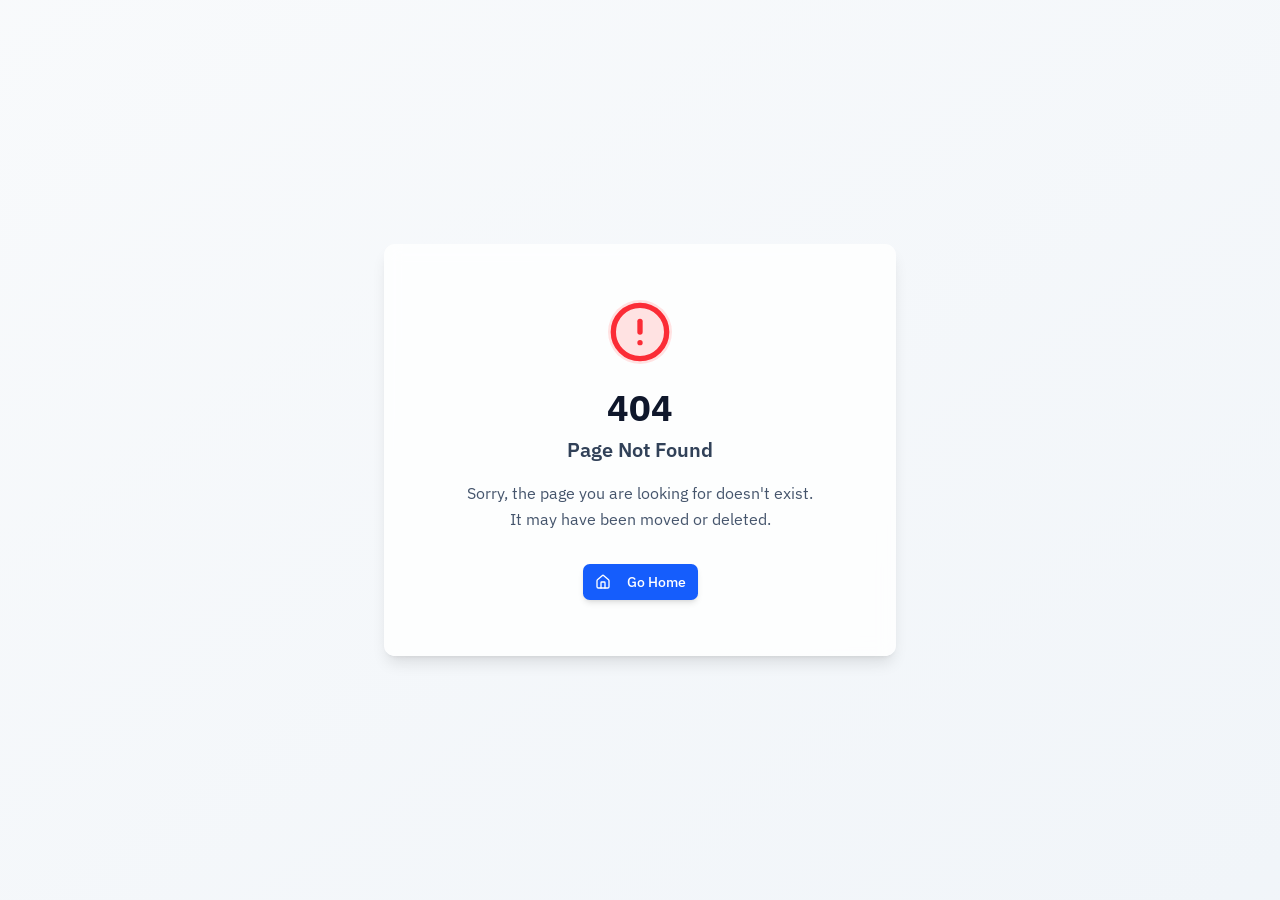
==== squeezebytellc-privacy-policy/index.html @ ae1220c2 "Move privacy policy to dedicated subpath" ====
<!doctype html>
<html lang="en">
  <head>
    <meta charset="UTF-8" />
    <meta name="viewport" content="width=device-width, initial-scale=1.0, maximum-scale=1" />
    <title>Privacy Policy | Squeezebyte LLC</title>
    <meta name="description" content="Privacy policy for the Squeezebyte LLC eBay-connected automation application." />
    <meta name="theme-color" content="#17243d" />
    <link rel="icon" type="image/png" href="./manus-storage/squeezebyte-mark_894b744e.png" />
    <link rel="preconnect" href="https://fonts.googleapis.com" />
    <link rel="preconnect" href="https://fonts.gstatic.com" crossorigin />
    <link href="https://fonts.googleapis.com/css2?family=IBM+Plex+Mono:wght@500;600&family=IBM+Plex+Sans:wght@400;500;600;700&family=Newsreader:opsz,wght@6..72,400;6..72,500;6..72,600&display=swap" rel="stylesheet" />
    <script type="module" crossorigin src="/squeezebytellc-privacy-policy/assets/index-rqXECVPv.js"></script>
    <link rel="stylesheet" crossorigin href="/squeezebytellc-privacy-policy/assets/index-B0Gz08T2.css">
    <script src="/__manus__/debug-collector.js" defer></script>
  </head>
  <body>
    <script id="manus-runtime">window.__MANUS_HOST_DEV__ = false;
(function(){"use strict";var Mr={exports:{}},Kn={};/**
 * @license React
 * react-jsx-runtime.production.js
 *
 * Copyright (c) Meta Platforms, Inc. and affiliates.
 *
 * This source code is licensed under the MIT license found in the
 * LICENSE file in the root directory of this source tree.
 */var $c;function um(){if($c)return Kn;$c=1;var r=Symbol.for("react.transitional.element"),i=Symbol.for("react.fragment");function c(s,d,m){var x=null;if(m!==void 0&&(x=""+m),d.key!==void 0&&(x=""+d.key),"key"in d){m={};for(var R in d)R!=="key"&&(m[R]=d[R])}else m=d;return d=m.ref,{$$typeof:r,type:s,key:x,ref:d!==void 0?d:null,props:m}}return Kn.Fragment=i,Kn.jsx=c,Kn.jsxs=c,Kn}var Fc;function dm(){return Fc||(Fc=1,Mr.exports=um()),Mr.exports}var h=dm(),Ar={exports:{}},Pn={},Rr={exports:{}},Nr={};/**
 * @license React
 * scheduler.production.js
 *
 * Copyright (c) Meta Platforms, Inc. and affiliates.
 *
 * This source code is licensed under the MIT license found in the
 * LICENSE file in the root directory of this source tree.
 */var Ic;function fm(){return Ic||(Ic=1,function(r){function i(A,q){var B=A.length;A.push(q);t:for(;0<B;){var bt=B-1>>>1,p=A[bt];if(0<d(p,q))A[bt]=q,A[B]=p,B=bt;else break t}}function c(A){return A.length===0?null:A[0]}function s(A){if(A.length===0)return null;var q=A[0],B=A.pop();if(B!==q){A[0]=B;t:for(var bt=0,p=A.length,O=p>>>1;bt<O;){var X=2*(bt+1)-1,G=A[X],Z=X+1,st=A[Z];if(0>d(G,B))Z<p&&0>d(st,G)?(A[bt]=st,A[Z]=B,bt=Z):(A[bt]=G,A[X]=B,bt=X);else if(Z<p&&0>d(st,B))A[bt]=st,A[Z]=B,bt=Z;else break t}}return q}function d(A,q){var B=A.sortIndex-q.sortIndex;return B!==0?B:A.id-q.id}if(r.unstable_now=void 0,typeof performance=="object"&&typeof performance.now=="function"){var m=performance;r.unstable_now=function(){return m.now()}}else{var x=Date,R=x.now();r.unstable_now=function(){return x.now()-R}}var C=[],v=[],D=1,j=null,J=3,at=!1,$=!1,nt=!1,ct=!1,ht=typeof setTimeout=="function"?setTimeout:null,St=typeof clearTimeout=="function"?clearTimeout:null,_=typeof setImmediate<"u"?setImmediate:null;function Y(A){for(var q=c(v);q!==null;){if(q.callback===null)s(v);else if(q.startTime<=A)s(v),q.sortIndex=q.expirationTime,i(C,q);else break;q=c(v)}}function H(A){if(nt=!1,Y(A),!$)if(c(C)!==null)$=!0,it||(it=!0,Bt());else{var q=c(v);q!==null&&Mt(H,q.startTime-A)}}var it=!1,rt=-1,V=5,xt=-1;function Be(){return ct?!0:!(r.unstable_now()-xt<V)}function te(){if(ct=!1,it){var A=r.unstable_now();xt=A;var q=!0;try{t:{$=!1,nt&&(nt=!1,St(rt),rt=-1),at=!0;var B=J;try{e:{for(Y(A),j=c(C);j!==null&&!(j.expirationTime>A&&Be());){var bt=j.callback;if(typeof bt=="function"){j.callback=null,J=j.priorityLevel;var p=bt(j.expirationTime<=A);if(A=r.unstable_now(),typeof p=="function"){j.callback=p,Y(A),q=!0;break e}j===c(C)&&s(C),Y(A)}else s(C);j=c(C)}if(j!==null)q=!0;else{var O=c(v);O!==null&&Mt(H,O.startTime-A),q=!1}}break t}finally{j=null,J=B,at=!1}q=void 0}}finally{q?Bt():it=!1}}}var Bt;if(typeof _=="function")Bt=function(){_(te)};else if(typeof MessageChannel<"u"){var me=new MessageChannel,Se=me.port2;me.port1.onmessage=te,Bt=function(){Se.postMessage(null)}}else Bt=function(){ht(te,0)};function Mt(A,q){rt=ht(function(){A(r.unstable_now())},q)}r.unstable_IdlePriority=5,r.unstable_ImmediatePriority=1,r.unstable_LowPriority=4,r.unstable_NormalPriority=3,r.unstable_Profiling=null,r.unstable_UserBlockingPriority=2,r.unstable_cancelCallback=function(A){A.callback=null},r.unstable_forceFrameRate=function(A){0>A||125<A?console.error("forceFrameRate takes a positive int between 0 and 125, forcing frame rates higher than 125 fps is not supported"):V=0<A?Math.floor(1e3/A):5},r.unstable_getCurrentPriorityLevel=function(){return J},r.unstable_next=function(A){switch(J){case 1:case 2:case 3:var q=3;break;default:q=J}var B=J;J=q;try{return A()}finally{J=B}},r.unstable_requestPaint=function(){ct=!0},r.unstable_runWithPriority=function(A,q){switch(A){case 1:case 2:case 3:case 4:case 5:break;default:A=3}var B=J;J=A;try{return q()}finally{J=B}},r.unstable_scheduleCallback=function(A,q,B){var bt=r.unstable_now();switch(typeof B=="object"&&B!==null?(B=B.delay,B=typeof B=="number"&&0<B?bt+B:bt):B=bt,A){case 1:var p=-1;break;case 2:p=250;break;case 5:p=1073741823;break;case 4:p=1e4;break;default:p=5e3}return p=B+p,A={id:D++,callback:q,priorityLevel:A,startTime:B,expirationTime:p,sortIndex:-1},B>bt?(A.sortIndex=B,i(v,A),c(C)===null&&A===c(v)&&(nt?(St(rt),rt=-1):nt=!0,Mt(H,B-bt))):(A.sortIndex=p,i(C,A),$||at||($=!0,it||(it=!0,Bt()))),A},r.unstable_shouldYield=Be,r.unstable_wrapCallback=function(A){var q=J;return function(){var B=J;J=q;try{return A.apply(this,arguments)}finally{J=B}}}}(Nr)),Nr}var tu;function hm(){return tu||(tu=1,Rr.exports=fm()),Rr.exports}var zr={exports:{}},ut={};/**
 * @license React
 * react.production.js
 *
 * Copyright (c) Meta Platforms, Inc. and affiliates.
 *
 * This source code is licensed under the MIT license found in the
 * LICENSE file in the root directory of this source tree.
 */var eu;function mm(){if(eu)return ut;eu=1;var r=Symbol.for("react.transitional.element"),i=Symbol.for("react.portal"),c=Symbol.for("react.fragment"),s=Symbol.for("react.strict_mode"),d=Symbol.for("react.profiler"),m=Symbol.for("react.consumer"),x=Symbol.for("react.context"),R=Symbol.for("react.forward_ref"),C=Symbol.for("react.suspense"),v=Symbol.for("react.memo"),D=Symbol.for("react.lazy"),j=Symbol.iterator;function J(p){return p===null||typeof p!="object"?null:(p=j&&p[j]||p["@@iterator"],typeof p=="function"?p:null)}var at={isMounted:function(){return!1},enqueueForceUpdate:function(){},enqueueReplaceState:function(){},enqueueSetState:function(){}},$=Object.assign,nt={};function ct(p,O,X){this.props=p,this.context=O,this.refs=nt,this.updater=X||at}ct.prototype.isReactComponent={},ct.prototype.setState=function(p,O){if(typeof p!="object"&&typeof p!="function"&&p!=null)throw Error("takes an object of state variables to update or a function which returns an object of state variables.");this.updater.enqueueSetState(this,p,O,"setState")},ct.prototype.forceUpdate=function(p){this.updater.enqueueForceUpdate(this,p,"forceUpdate")};function ht(){}ht.prototype=ct.prototype;function St(p,O,X){this.props=p,this.context=O,this.refs=nt,this.updater=X||at}var _=St.prototype=new ht;_.constructor=St,$(_,ct.prototype),_.isPureReactComponent=!0;var Y=Array.isArray,H={H:null,A:null,T:null,S:null,V:null},it=Object.prototype.hasOwnProperty;function rt(p,O,X,G,Z,st){return X=st.ref,{$$typeof:r,type:p,key:O,ref:X!==void 0?X:null,props:st}}function V(p,O){return rt(p.type,O,void 0,void 0,void 0,p.props)}function xt(p){return typeof p=="object"&&p!==null&&p.$$typeof===r}function Be(p){var O={"=":"=0",":":"=2"};return"$"+p.replace(/[=:]/g,function(X){return O[X]})}var te=/\/+/g;function Bt(p,O){return typeof p=="object"&&p!==null&&p.key!=null?Be(""+p.key):O.toString(36)}function me(){}function Se(p){switch(p.status){case"fulfilled":return p.value;case"rejected":throw p.reason;default:switch(typeof p.status=="string"?p.then(me,me):(p.status="pending",p.then(function(O){p.status==="pending"&&(p.status="fulfilled",p.value=O)},function(O){p.status==="pending"&&(p.status="rejected",p.reason=O)})),p.status){case"fulfilled":return p.value;case"rejected":throw p.reason}}throw p}function Mt(p,O,X,G,Z){var st=typeof p;(st==="undefined"||st==="boolean")&&(p=null);var I=!1;if(p===null)I=!0;else switch(st){case"bigint":case"string":case"number":I=!0;break;case"object":switch(p.$$typeof){case r:case i:I=!0;break;case D:return I=p._init,Mt(I(p._payload),O,X,G,Z)}}if(I)return Z=Z(p),I=G===""?"."+Bt(p,0):G,Y(Z)?(X="",I!=null&&(X=I.replace(te,"$&/")+"/"),Mt(Z,O,X,"",function(Jt){return Jt})):Z!=null&&(xt(Z)&&(Z=V(Z,X+(Z.key==null||p&&p.key===Z.key?"":(""+Z.key).replace(te,"$&/")+"/")+I)),O.push(Z)),1;I=0;var gt=G===""?".":G+":";if(Y(p))for(var Tt=0;Tt<p.length;Tt++)G=p[Tt],st=gt+Bt(G,Tt),I+=Mt(G,O,X,st,Z);else if(Tt=J(p),typeof Tt=="function")for(p=Tt.call(p),Tt=0;!(G=p.next()).done;)G=G.value,st=gt+Bt(G,Tt++),I+=Mt(G,O,X,st,Z);else if(st==="object"){if(typeof p.then=="function")return Mt(Se(p),O,X,G,Z);throw O=String(p),Error("Objects are not valid as a React child (found: "+(O==="[object Object]"?"object with keys {"+Object.keys(p).join(", ")+"}":O)+"). If you meant to render a collection of children, use an array instead.")}return I}function A(p,O,X){if(p==null)return p;var G=[],Z=0;return Mt(p,G,"","",function(st){return O.call(X,st,Z++)}),G}function q(p){if(p._status===-1){var O=p._result;O=O(),O.then(function(X){(p._status===0||p._status===-1)&&(p._status=1,p._result=X)},function(X){(p._status===0||p._status===-1)&&(p._status=2,p._result=X)}),p._status===-1&&(p._status=0,p._result=O)}if(p._status===1)return p._result.default;throw p._result}var B=typeof reportError=="function"?reportError:function(p){if(typeof window=="object"&&typeof window.ErrorEvent=="function"){var O=new window.ErrorEvent("error",{bubbles:!0,cancelable:!0,message:typeof p=="object"&&p!==null&&typeof p.message=="string"?String(p.message):String(p),error:p});if(!window.dispatchEvent(O))return}else if(typeof process=="object"&&typeof process.emit=="function"){process.emit("uncaughtException",p);return}console.error(p)};function bt(){}return ut.Children={map:A,forEach:function(p,O,X){A(p,function(){O.apply(this,arguments)},X)},count:function(p){var O=0;return A(p,function(){O++}),O},toArray:function(p){return A(p,function(O){return O})||[]},only:function(p){if(!xt(p))throw Error("React.Children.only expected to receive a single React element child.");return p}},ut.Component=ct,ut.Fragment=c,ut.Profiler=d,ut.PureComponent=St,ut.StrictMode=s,ut.Suspense=C,ut.__CLIENT_INTERNALS_DO_NOT_USE_OR_WARN_USERS_THEY_CANNOT_UPGRADE=H,ut.__COMPILER_RUNTIME={__proto__:null,c:function(p){return H.H.useMemoCache(p)}},ut.cache=function(p){return function(){return p.apply(null,arguments)}},ut.cloneElement=function(p,O,X){if(p==null)throw Error("The argument must be a React element, but you passed "+p+".");var G=$({},p.props),Z=p.key,st=void 0;if(O!=null)for(I in O.ref!==void 0&&(st=void 0),O.key!==void 0&&(Z=""+O.key),O)!it.call(O,I)||I==="key"||I==="__self"||I==="__source"||I==="ref"&&O.ref===void 0||(G[I]=O[I]);var I=arguments.length-2;if(I===1)G.children=X;else if(1<I){for(var gt=Array(I),Tt=0;Tt<I;Tt++)gt[Tt]=arguments[Tt+2];G.children=gt}return rt(p.type,Z,void 0,void 0,st,G)},ut.createContext=function(p){return p={$$typeof:x,_currentValue:p,_currentValue2:p,_threadCount:0,Provider:null,Consumer:null},p.Provider=p,p.Consumer={$$typeof:m,_context:p},p},ut.createElement=function(p,O,X){var G,Z={},st=null;if(O!=null)for(G in O.key!==void 0&&(st=""+O.key),O)it.call(O,G)&&G!=="key"&&G!=="__self"&&G!=="__source"&&(Z[G]=O[G]);var I=arguments.length-2;if(I===1)Z.children=X;else if(1<I){for(var gt=Array(I),Tt=0;Tt<I;Tt++)gt[Tt]=arguments[Tt+2];Z.children=gt}if(p&&p.defaultProps)for(G in I=p.defaultProps,I)Z[G]===void 0&&(Z[G]=I[G]);return rt(p,st,void 0,void 0,null,Z)},ut.createRef=function(){return{current:null}},ut.forwardRef=function(p){return{$$typeof:R,render:p}},ut.isValidElement=xt,ut.lazy=function(p){return{$$typeof:D,_payload:{_status:-1,_result:p},_init:q}},ut.memo=function(p,O){return{$$typeof:v,type:p,compare:O===void 0?null:O}},ut.startTransition=function(p){var O=H.T,X={};H.T=X;try{var G=p(),Z=H.S;Z!==null&&Z(X,G),typeof G=="object"&&G!==null&&typeof G.then=="function"&&G.then(bt,B)}catch(st){B(st)}finally{H.T=O}},ut.unstable_useCacheRefresh=function(){return H.H.useCacheRefresh()},ut.use=function(p){return H.H.use(p)},ut.useActionState=function(p,O,X){return H.H.useActionState(p,O,X)},ut.useCallback=function(p,O){return H.H.useCallback(p,O)},ut.useContext=function(p){return H.H.useContext(p)},ut.useDebugValue=function(){},ut.useDeferredValue=function(p,O){return H.H.useDeferredValue(p,O)},ut.useEffect=function(p,O,X){var G=H.H;if(typeof X=="function")throw Error("useEffect CRUD overload is not enabled in this build of React.");return G.useEffect(p,O)},ut.useId=function(){return H.H.useId()},ut.useImperativeHandle=function(p,O,X){return H.H.useImperativeHandle(p,O,X)},ut.useInsertionEffect=function(p,O){return H.H.useInsertionEffect(p,O)},ut.useLayoutEffect=function(p,O){return H.H.useLayoutEffect(p,O)},ut.useMemo=function(p,O){return H.H.useMemo(p,O)},ut.useOptimistic=function(p,O){return H.H.useOptimistic(p,O)},ut.useReducer=function(p,O,X){return H.H.useReducer(p,O,X)},ut.useRef=function(p){return H.H.useRef(p)},ut.useState=function(p){return H.H.useState(p)},ut.useSyncExternalStore=function(p,O,X){return H.H.useSyncExternalStore(p,O,X)},ut.useTransition=function(){return H.H.useTransition()},ut.version="19.1.1",ut}var lu;function _r(){return lu||(lu=1,zr.exports=mm()),zr.exports}var kr={exports:{}},he={};/**
 * @license React
 * react-dom.production.js
 *
 * Copyright (c) Meta Platforms, Inc. and affiliates.
 *
 * This source code is licensed under the MIT license found in the
 * LICENSE file in the root directory of this source tree.
 */var au;function gm(){if(au)return he;au=1;var r=_r();function i(C){var v="https://react.dev/errors/"+C;if(1<arguments.length){v+="?args[]="+encodeURIComponent(arguments[1]);for(var D=2;D<arguments.length;D++)v+="&args[]="+encodeURIComponent(arguments[D])}return"Minified React error #"+C+"; visit "+v+" for the full message or use the non-minified dev environment for full errors and additional helpful warnings."}function c(){}var s={d:{f:c,r:function(){throw Error(i(522))},D:c,C:c,L:c,m:c,X:c,S:c,M:c},p:0,findDOMNode:null},d=Symbol.for("react.portal");function m(C,v,D){var j=3<arguments.length&&arguments[3]!==void 0?arguments[3]:null;return{$$typeof:d,key:j==null?null:""+j,children:C,containerInfo:v,implementation:D}}var x=r.__CLIENT_INTERNALS_DO_NOT_USE_OR_WARN_USERS_THEY_CANNOT_UPGRADE;function R(C,v){if(C==="font")return"";if(typeof v=="string")return v==="use-credentials"?v:""}return he.__DOM_INTERNALS_DO_NOT_USE_OR_WARN_USERS_THEY_CANNOT_UPGRADE=s,he.createPortal=function(C,v){var D=2<arguments.length&&arguments[2]!==void 0?arguments[2]:null;if(!v||v.nodeType!==1&&v.nodeType!==9&&v.nodeType!==11)throw Error(i(299));return m(C,v,null,D)},he.flushSync=function(C){var v=x.T,D=s.p;try{if(x.T=null,s.p=2,C)return C()}finally{x.T=v,s.p=D,s.d.f()}},he.preconnect=function(C,v){typeof C=="string"&&(v?(v=v.crossOrigin,v=typeof v=="string"?v==="use-credentials"?v:"":void 0):v=null,s.d.C(C,v))},he.prefetchDNS=function(C){typeof C=="string"&&s.d.D(C)},he.preinit=function(C,v){if(typeof C=="string"&&v&&typeof v.as=="string"){var D=v.as,j=R(D,v.crossOrigin),J=typeof v.integrity=="string"?v.integrity:void 0,at=typeof v.fetchPriority=="string"?v.fetchPriority:void 0;D==="style"?s.d.S(C,typeof v.precedence=="string"?v.precedence:void 0,{crossOrigin:j,integrity:J,fetchPriority:at}):D==="script"&&s.d.X(C,{crossOrigin:j,integrity:J,fetchPriority:at,nonce:typeof v.nonce=="string"?v.nonce:void 0})}},he.preinitModule=function(C,v){if(typeof C=="string")if(typeof v=="object"&&v!==null){if(v.as==null||v.as==="script"){var D=R(v.as,v.crossOrigin);s.d.M(C,{crossOrigin:D,integrity:typeof v.integrity=="string"?v.integrity:void 0,nonce:typeof v.nonce=="string"?v.nonce:void 0})}}else v==null&&s.d.M(C)},he.preload=function(C,v){if(typeof C=="string"&&typeof v=="object"&&v!==null&&typeof v.as=="string"){var D=v.as,j=R(D,v.crossOrigin);s.d.L(C,D,{crossOrigin:j,integrity:typeof v.integrity=="string"?v.integrity:void 0,nonce:typeof v.nonce=="string"?v.nonce:void 0,type:typeof v.type=="string"?v.type:void 0,fetchPriority:typeof v.fetchPriority=="string"?v.fetchPriority:void 0,referrerPolicy:typeof v.referrerPolicy=="string"?v.referrerPolicy:void 0,imageSrcSet:typeof v.imageSrcSet=="string"?v.imageSrcSet:void 0,imageSizes:typeof v.imageSizes=="string"?v.imageSizes:void 0,media:typeof v.media=="string"?v.media:void 0})}},he.preloadModule=function(C,v){if(typeof C=="string")if(v){var D=R(v.as,v.crossOrigin);s.d.m(C,{as:typeof v.as=="string"&&v.as!=="script"?v.as:void 0,crossOrigin:D,integrity:typeof v.integrity=="string"?v.integrity:void 0})}else s.d.m(C)},he.requestFormReset=function(C){s.d.r(C)},he.unstable_batchedUpdates=function(C,v){return C(v)},he.useFormState=function(C,v,D){return x.H.useFormState(C,v,D)},he.useFormStatus=function(){return x.H.useHostTransitionStatus()},he.version="19.1.1",he}var nu;function pm(){if(nu)return kr.exports;nu=1;function r(){if(!(typeof __REACT_DEVTOOLS_GLOBAL_HOOK__>"u"||typeof __REACT_DEVTOOLS_GLOBAL_HOOK__.checkDCE!="function"))try{__REACT_DEVTOOLS_GLOBAL_HOOK__.checkDCE(r)}catch(i){console.error(i)}}return r(),kr.exports=gm(),kr.exports}/**
 * @license React
 * react-dom-client.production.js
 *
 * Copyright (c) Meta Platforms, Inc. and affiliates.
 *
 * This source code is licensed under the MIT license found in the
 * LICENSE file in the root directory of this source tree.
 */var ou;function ym(){if(ou)return Pn;ou=1;var r=hm(),i=_r(),c=pm();function s(t){var e="https://react.dev/errors/"+t;if(1<arguments.length){e+="?args[]="+encodeURIComponent(arguments[1]);for(var l=2;l<arguments.length;l++)e+="&args[]="+encodeURIComponent(arguments[l])}return"Minified React error #"+t+"; visit "+e+" for the full message or use the non-minified dev environment for full errors and additional helpful warnings."}function d(t){return!(!t||t.nodeType!==1&&t.nodeType!==9&&t.nodeType!==11)}function m(t){var e=t,l=t;if(t.alternate)for(;e.return;)e=e.return;else{t=e;do e=t,(e.flags&4098)!==0&&(l=e.return),t=e.return;while(t)}return e.tag===3?l:null}function x(t){if(t.tag===13){var e=t.memoizedState;if(e===null&&(t=t.alternate,t!==null&&(e=t.memoizedState)),e!==null)return e.dehydrated}return null}function R(t){if(m(t)!==t)throw Error(s(188))}function C(t){var e=t.alternate;if(!e){if(e=m(t),e===null)throw Error(s(188));return e!==t?null:t}for(var l=t,a=e;;){var n=l.return;if(n===null)break;var o=n.alternate;if(o===null){if(a=n.return,a!==null){l=a;continue}break}if(n.child===o.child){for(o=n.child;o;){if(o===l)return R(n),t;if(o===a)return R(n),e;o=o.sibling}throw Error(s(188))}if(l.return!==a.return)l=n,a=o;else{for(var u=!1,f=n.child;f;){if(f===l){u=!0,l=n,a=o;break}if(f===a){u=!0,a=n,l=o;break}f=f.sibling}if(!u){for(f=o.child;f;){if(f===l){u=!0,l=o,a=n;break}if(f===a){u=!0,a=o,l=n;break}f=f.sibling}if(!u)throw Error(s(189))}}if(l.alternate!==a)throw Error(s(190))}if(l.tag!==3)throw Error(s(188));return l.stateNode.current===l?t:e}function v(t){var e=t.tag;if(e===5||e===26||e===27||e===6)return t;for(t=t.child;t!==null;){if(e=v(t),e!==null)return e;t=t.sibling}return null}var D=Object.assign,j=Symbol.for("react.element"),J=Symbol.for("react.transitional.element"),at=Symbol.for("react.portal"),$=Symbol.for("react.fragment"),nt=Symbol.for("react.strict_mode"),ct=Symbol.for("react.profiler"),ht=Symbol.for("react.provider"),St=Symbol.for("react.consumer"),_=Symbol.for("react.context"),Y=Symbol.for("react.forward_ref"),H=Symbol.for("react.suspense"),it=Symbol.for("react.suspense_list"),rt=Symbol.for("react.memo"),V=Symbol.for("react.lazy"),xt=Symbol.for("react.activity"),Be=Symbol.for("react.memo_cache_sentinel"),te=Symbol.iterator;function Bt(t){return t===null||typeof t!="object"?null:(t=te&&t[te]||t["@@iterator"],typeof t=="function"?t:null)}var me=Symbol.for("react.client.reference");function Se(t){if(t==null)return null;if(typeof t=="function")return t.$$typeof===me?null:t.displayName||t.name||null;if(typeof t=="string")return t;switch(t){case $:return"Fragment";case ct:return"Profiler";case nt:return"StrictMode";case H:return"Suspense";case it:return"SuspenseList";case xt:return"Activity"}if(typeof t=="object")switch(t.$$typeof){case at:return"Portal";case _:return(t.displayName||"Context")+".Provider";case St:return(t._context.displayName||"Context")+".Consumer";case Y:var e=t.render;return t=t.displayName,t||(t=e.displayName||e.name||"",t=t!==""?"ForwardRef("+t+")":"ForwardRef"),t;case rt:return e=t.displayName||null,e!==null?e:Se(t.type)||"Memo";case V:e=t._payload,t=t._init;try{return Se(t(e))}catch{}}return null}var Mt=Array.isArray,A=i.__CLIENT_INTERNALS_DO_NOT_USE_OR_WARN_USERS_THEY_CANNOT_UPGRADE,q=c.__DOM_INTERNALS_DO_NOT_USE_OR_WARN_USERS_THEY_CANNOT_UPGRADE,B={pending:!1,data:null,method:null,action:null},bt=[],p=-1;function O(t){return{current:t}}function X(t){0>p||(t.current=bt[p],bt[p]=null,p--)}function G(t,e){p++,bt[p]=t.current,t.current=e}var Z=O(null),st=O(null),I=O(null),gt=O(null);function Tt(t,e){switch(G(I,e),G(st,t),G(Z,null),e.nodeType){case 9:case 11:t=(t=e.documentElement)&&(t=t.namespaceURI)?Hh(t):0;break;default:if(t=e.tagName,e=e.namespaceURI)e=Hh(e),t=Uh(e,t);else switch(t){case"svg":t=1;break;case"math":t=2;break;default:t=0}}X(Z),G(Z,t)}function Jt(){X(Z),X(st),X(I)}function Ke(t){t.memoizedState!==null&&G(gt,t);var e=Z.current,l=Uh(e,t.type);e!==l&&(G(st,t),G(Z,l))}function Ce(t){st.current===t&&(X(Z),X(st)),gt.current===t&&(X(gt),Wo._currentValue=B)}var Pe=Object.prototype.hasOwnProperty,yl=r.unstable_scheduleCallback,sn=r.unstable_cancelCallback,Ca=r.unstable_shouldYield,ri=r.unstable_requestPaint,ge=r.unstable_now,si=r.unstable_getCurrentPriorityLevel,Ul=r.unstable_ImmediatePriority,Fn=r.unstable_UserBlockingPriority,nl=r.unstable_NormalPriority,ci=r.unstable_LowPriority,Gl=r.unstable_IdlePriority,ui=r.log,Ea=r.unstable_setDisableYieldValue,ql=null,Wt=null;function Je(t){if(typeof ui=="function"&&Ea(t),Wt&&typeof Wt.setStrictMode=="function")try{Wt.setStrictMode(ql,t)}catch{}}var $t=Math.clz32?Math.clz32:fi,di=Math.log,Ta=Math.LN2;function fi(t){return t>>>=0,t===0?32:31-(di(t)/Ta|0)|0}var L=256,cn=4194304;function vl(t){var e=t&42;if(e!==0)return e;switch(t&-t){case 1:return 1;case 2:return 2;case 4:return 4;case 8:return 8;case 16:return 16;case 32:return 32;case 64:return 64;case 128:return 128;case 256:case 512:case 1024:case 2048:case 4096:case 8192:case 16384:case 32768:case 65536:case 131072:case 262144:case 524288:case 1048576:case 2097152:return t&4194048;case 4194304:case 8388608:case 16777216:case 33554432:return t&62914560;case 67108864:return 67108864;case 134217728:return 134217728;case 268435456:return 268435456;case 536870912:return 536870912;case 1073741824:return 0;default:return t}}function un(t,e,l){var a=t.pendingLanes;if(a===0)return 0;var n=0,o=t.suspendedLanes,u=t.pingedLanes;t=t.warmLanes;var f=a&134217727;return f!==0?(a=f&~o,a!==0?n=vl(a):(u&=f,u!==0?n=vl(u):l||(l=f&~t,l!==0&&(n=vl(l))))):(f=a&~o,f!==0?n=vl(f):u!==0?n=vl(u):l||(l=a&~t,l!==0&&(n=vl(l)))),n===0?0:e!==0&&e!==n&&(e&o)===0&&(o=n&-n,l=e&-e,o>=l||o===32&&(l&4194048)!==0)?e:n}function Dt(t,e){return(t.pendingLanes&~(t.suspendedLanes&~t.pingedLanes)&e)===0}function In(t,e){switch(t){case 1:case 2:case 4:case 8:case 64:return e+250;case 16:case 32:case 128:case 256:case 512:case 1024:case 2048:case 4096:case 8192:case 16384:case 32768:case 65536:case 131072:case 262144:case 524288:case 1048576:case 2097152:return e+5e3;case 4194304:case 8388608:case 16777216:case 33554432:return-1;case 67108864:case 134217728:case 268435456:case 536870912:case 1073741824:return-1;default:return-1}}function to(){var t=L;return L<<=1,(L&4194048)===0&&(L=256),t}function hi(){var t=cn;return cn<<=1,(cn&62914560)===0&&(cn=4194304),t}function eo(t){for(var e=[],l=0;31>l;l++)e.push(t);return e}function Da(t,e){t.pendingLanes|=e,e!==268435456&&(t.suspendedLanes=0,t.pingedLanes=0,t.warmLanes=0)}function Ir(t,e,l,a,n,o){var u=t.pendingLanes;t.pendingLanes=l,t.suspendedLanes=0,t.pingedLanes=0,t.warmLanes=0,t.expiredLanes&=l,t.entangledLanes&=l,t.errorRecoveryDisabledLanes&=l,t.shellSuspendCounter=0;var f=t.entanglements,g=t.expirationTimes,S=t.hiddenUpdates;for(l=u&~l;0<l;){var N=31-$t(l),k=1<<N;f[N]=0,g[N]=-1;var E=S[N];if(E!==null)for(S[N]=null,N=0;N<E.length;N++){var T=E[N];T!==null&&(T.lane&=-536870913)}l&=~k}a!==0&&mi(t,a,0),o!==0&&n===0&&t.tag!==0&&(t.suspendedLanes|=o&~(u&~e))}function mi(t,e,l){t.pendingLanes|=e,t.suspendedLanes&=~e;var a=31-$t(e);t.entangledLanes|=e,t.entanglements[a]=t.entanglements[a]|1073741824|l&4194090}function gi(t,e){var l=t.entangledLanes|=e;for(t=t.entanglements;l;){var a=31-$t(l),n=1<<a;n&e|t[a]&e&&(t[a]|=e),l&=~n}}function lo(t){switch(t){case 2:t=1;break;case 8:t=4;break;case 32:t=16;break;case 256:case 512:case 1024:case 2048:case 4096:case 8192:case 16384:case 32768:case 65536:case 131072:case 262144:case 524288:case 1048576:case 2097152:case 4194304:case 8388608:case 16777216:case 33554432:t=128;break;case 268435456:t=134217728;break;default:t=0}return t}function ao(t){return t&=-t,2<t?8<t?(t&134217727)!==0?32:268435456:8:2}function pi(){var t=q.p;return t!==0?t:(t=window.event,t===void 0?32:nm(t.type))}function ts(t,e){var l=q.p;try{return q.p=t,e()}finally{q.p=l}}var ol=Math.random().toString(36).slice(2),ee="__reactFiber$"+ol,pe="__reactProps$"+ol,Yl="__reactContainer$"+ol,no="__reactEvents$"+ol,es="__reactListeners$"+ol,ls="__reactHandles$"+ol,yi="__reactResources$"+ol,Ma="__reactMarker$"+ol;function oo(t){delete t[ee],delete t[pe],delete t[no],delete t[es],delete t[ls]}function Vl(t){var e=t[ee];if(e)return e;for(var l=t.parentNode;l;){if(e=l[Yl]||l[ee]){if(l=e.alternate,e.child!==null||l!==null&&l.child!==null)for(t=Vh(t);t!==null;){if(l=t[ee])return l;t=Vh(t)}return e}t=l,l=t.parentNode}return null}function Xl(t){if(t=t[ee]||t[Yl]){var e=t.tag;if(e===5||e===6||e===13||e===26||e===27||e===3)return t}return null}function Aa(t){var e=t.tag;if(e===5||e===26||e===27||e===6)return t.stateNode;throw Error(s(33))}function Zl(t){var e=t[yi];return e||(e=t[yi]={hoistableStyles:new Map,hoistableScripts:new Map}),e}function Vt(t){t[Ma]=!0}var vi=new Set,bi={};function bl(t,e){We(t,e),We(t+"Capture",e)}function We(t,e){for(bi[t]=e,t=0;t<e.length;t++)vi.add(e[t])}var as=RegExp("^[:A-Z_a-z\\u00C0-\\u00D6\\u00D8-\\u00F6\\u00F8-\\u02FF\\u0370-\\u037D\\u037F-\\u1FFF\\u200C-\\u200D\\u2070-\\u218F\\u2C00-\\u2FEF\\u3001-\\uD7FF\\uF900-\\uFDCF\\uFDF0-\\uFFFD][:A-Z_a-z\\u00C0-\\u00D6\\u00D8-\\u00F6\\u00F8-\\u02FF\\u0370-\\u037D\\u037F-\\u1FFF\\u200C-\\u200D\\u2070-\\u218F\\u2C00-\\u2FEF\\u3001-\\uD7FF\\uF900-\\uFDCF\\uFDF0-\\uFFFD\\-.0-9\\u00B7\\u0300-\\u036F\\u203F-\\u2040]*$"),xi={},wi={};function Ra(t){return Pe.call(wi,t)?!0:Pe.call(xi,t)?!1:as.test(t)?wi[t]=!0:(xi[t]=!0,!1)}function M(t,e,l){if(Ra(e))if(l===null)t.removeAttribute(e);else{switch(typeof l){case"undefined":case"function":case"symbol":t.removeAttribute(e);return;case"boolean":var a=e.toLowerCase().slice(0,5);if(a!=="data-"&&a!=="aria-"){t.removeAttribute(e);return}}t.setAttribute(e,""+l)}}function tt(t,e,l){if(l===null)t.removeAttribute(e);else{switch(typeof l){case"undefined":case"function":case"symbol":case"boolean":t.removeAttribute(e);return}t.setAttribute(e,""+l)}}function Ot(t,e,l,a){if(a===null)t.removeAttribute(l);else{switch(typeof a){case"undefined":case"function":case"symbol":case"boolean":t.removeAttribute(l);return}t.setAttributeNS(e,l,""+a)}}var le,Ee;function ae(t){if(le===void 0)try{throw Error()}catch(l){var e=l.stack.trim().match(/\n( *(at )?)/);le=e&&e[1]||"",Ee=-1<l.stack.indexOf(`
    at`)?" (<anonymous>)":-1<l.stack.indexOf("@")?"@unknown:0:0":""}return`
`+le+t+Ee}var Le=!1;function He(t,e){if(!t||Le)return"";Le=!0;var l=Error.prepareStackTrace;Error.prepareStackTrace=void 0;try{var a={DetermineComponentFrameRoot:function(){try{if(e){var k=function(){throw Error()};if(Object.defineProperty(k.prototype,"props",{set:function(){throw Error()}}),typeof Reflect=="object"&&Reflect.construct){try{Reflect.construct(k,[])}catch(T){var E=T}Reflect.construct(t,[],k)}else{try{k.call()}catch(T){E=T}t.call(k.prototype)}}else{try{throw Error()}catch(T){E=T}(k=t())&&typeof k.catch=="function"&&k.catch(function(){})}}catch(T){if(T&&E&&typeof T.stack=="string")return[T.stack,E.stack]}return[null,null]}};a.DetermineComponentFrameRoot.displayName="DetermineComponentFrameRoot";var n=Object.getOwnPropertyDescriptor(a.DetermineComponentFrameRoot,"name");n&&n.configurable&&Object.defineProperty(a.DetermineComponentFrameRoot,"name",{value:"DetermineComponentFrameRoot"});var o=a.DetermineComponentFrameRoot(),u=o[0],f=o[1];if(u&&f){var g=u.split(`
`),S=f.split(`
`);for(n=a=0;a<g.length&&!g[a].includes("DetermineComponentFrameRoot");)a++;for(;n<S.length&&!S[n].includes("DetermineComponentFrameRoot");)n++;if(a===g.length||n===S.length)for(a=g.length-1,n=S.length-1;1<=a&&0<=n&&g[a]!==S[n];)n--;for(;1<=a&&0<=n;a--,n--)if(g[a]!==S[n]){if(a!==1||n!==1)do if(a--,n--,0>n||g[a]!==S[n]){var N=`
`+g[a].replace(" at new "," at ");return t.displayName&&N.includes("<anonymous>")&&(N=N.replace("<anonymous>",t.displayName)),N}while(1<=a&&0<=n);break}}}finally{Le=!1,Error.prepareStackTrace=l}return(l=t?t.displayName||t.name:"")?ae(l):""}function Ql(t){switch(t.tag){case 26:case 27:case 5:return ae(t.type);case 16:return ae("Lazy");case 13:return ae("Suspense");case 19:return ae("SuspenseList");case 0:case 15:return He(t.type,!1);case 11:return He(t.type.render,!1);case 1:return He(t.type,!0);case 31:return ae("Activity");default:return""}}function xl(t){try{var e="";do e+=Ql(t),t=t.return;while(t);return e}catch(l){return`
Error generating stack: `+l.message+`
`+l.stack}}function Xt(t){switch(typeof t){case"bigint":case"boolean":case"number":case"string":case"undefined":return t;case"object":return t;default:return""}}function il(t){var e=t.type;return(t=t.nodeName)&&t.toLowerCase()==="input"&&(e==="checkbox"||e==="radio")}function ve(t){var e=il(t)?"checked":"value",l=Object.getOwnPropertyDescriptor(t.constructor.prototype,e),a=""+t[e];if(!t.hasOwnProperty(e)&&typeof l<"u"&&typeof l.get=="function"&&typeof l.set=="function"){var n=l.get,o=l.set;return Object.defineProperty(t,e,{configurable:!0,get:function(){return n.call(this)},set:function(u){a=""+u,o.call(this,u)}}),Object.defineProperty(t,e,{enumerable:l.enumerable}),{getValue:function(){return a},setValue:function(u){a=""+u},stopTracking:function(){t._valueTracker=null,delete t[e]}}}}function re(t){t._valueTracker||(t._valueTracker=ve(t))}function rl(t){if(!t)return!1;var e=t._valueTracker;if(!e)return!0;var l=e.getValue(),a="";return t&&(a=il(t)?t.checked?"true":"false":t.value),t=a,t!==l?(e.setValue(t),!0):!1}function wl(t){if(t=t||(typeof document<"u"?document:void 0),typeof t>"u")return null;try{return t.activeElement||t.body}catch{return t.body}}var dn=/[\n"\\]/g;function se(t){return t.replace(dn,function(e){return"\\"+e.charCodeAt(0).toString(16)+" "})}function Kl(t,e,l,a,n,o,u,f){t.name="",u!=null&&typeof u!="function"&&typeof u!="symbol"&&typeof u!="boolean"?t.type=u:t.removeAttribute("type"),e!=null?u==="number"?(e===0&&t.value===""||t.value!=e)&&(t.value=""+Xt(e)):t.value!==""+Xt(e)&&(t.value=""+Xt(e)):u!=="submit"&&u!=="reset"||t.removeAttribute("value"),e!=null?Pl(t,u,Xt(e)):l!=null?Pl(t,u,Xt(l)):a!=null&&t.removeAttribute("value"),n==null&&o!=null&&(t.defaultChecked=!!o),n!=null&&(t.checked=n&&typeof n!="function"&&typeof n!="symbol"),f!=null&&typeof f!="function"&&typeof f!="symbol"&&typeof f!="boolean"?t.name=""+Xt(f):t.removeAttribute("name")}function Na(t,e,l,a,n,o,u,f){if(o!=null&&typeof o!="function"&&typeof o!="symbol"&&typeof o!="boolean"&&(t.type=o),e!=null||l!=null){if(!(o!=="submit"&&o!=="reset"||e!=null))return;l=l!=null?""+Xt(l):"",e=e!=null?""+Xt(e):l,f||e===t.value||(t.value=e),t.defaultValue=e}a=a??n,a=typeof a!="function"&&typeof a!="symbol"&&!!a,t.checked=f?t.checked:!!a,t.defaultChecked=!!a,u!=null&&typeof u!="function"&&typeof u!="symbol"&&typeof u!="boolean"&&(t.name=u)}function Pl(t,e,l){e==="number"&&wl(t.ownerDocument)===t||t.defaultValue===""+l||(t.defaultValue=""+l)}function $e(t,e,l,a){if(t=t.options,e){e={};for(var n=0;n<l.length;n++)e["$"+l[n]]=!0;for(l=0;l<t.length;l++)n=e.hasOwnProperty("$"+t[l].value),t[l].selected!==n&&(t[l].selected=n),n&&a&&(t[l].defaultSelected=!0)}else{for(l=""+Xt(l),e=null,n=0;n<t.length;n++){if(t[n].value===l){t[n].selected=!0,a&&(t[n].defaultSelected=!0);return}e!==null||t[n].disabled||(e=t[n])}e!==null&&(e.selected=!0)}}function za(t,e,l){if(e!=null&&(e=""+Xt(e),e!==t.value&&(t.value=e),l==null)){t.defaultValue!==e&&(t.defaultValue=e);return}t.defaultValue=l!=null?""+Xt(l):""}function _a(t,e,l,a){if(e==null){if(a!=null){if(l!=null)throw Error(s(92));if(Mt(a)){if(1<a.length)throw Error(s(93));a=a[0]}l=a}l==null&&(l=""),e=l}l=Xt(e),t.defaultValue=l,a=t.textContent,a===l&&a!==""&&a!==null&&(t.value=a)}function Fe(t,e){if(e){var l=t.firstChild;if(l&&l===t.lastChild&&l.nodeType===3){l.nodeValue=e;return}}t.textContent=e}var fn=new Set("animationIterationCount aspectRatio borderImageOutset borderImageSlice borderImageWidth boxFlex boxFlexGroup boxOrdinalGroup columnCount columns flex flexGrow flexPositive flexShrink flexNegative flexOrder gridArea gridRow gridRowEnd gridRowSpan gridRowStart gridColumn gridColumnEnd gridColumnSpan gridColumnStart fontWeight lineClamp lineHeight opacity order orphans scale tabSize widows zIndex zoom fillOpacity floodOpacity stopOpacity strokeDasharray strokeDashoffset strokeMiterlimit strokeOpacity strokeWidth MozAnimationIterationCount MozBoxFlex MozBoxFlexGroup MozLineClamp msAnimationIterationCount msFlex msZoom msFlexGrow msFlexNegative msFlexOrder msFlexPositive msFlexShrink msGridColumn msGridColumnSpan msGridRow msGridRowSpan WebkitAnimationIterationCount WebkitBoxFlex WebKitBoxFlexGroup WebkitBoxOrdinalGroup WebkitColumnCount WebkitColumns WebkitFlex WebkitFlexGrow WebkitFlexPositive WebkitFlexShrink WebkitLineClamp".split(" "));function ka(t,e,l){var a=e.indexOf("--")===0;l==null||typeof l=="boolean"||l===""?a?t.setProperty(e,""):e==="float"?t.cssFloat="":t[e]="":a?t.setProperty(e,l):typeof l!="number"||l===0||fn.has(e)?e==="float"?t.cssFloat=l:t[e]=(""+l).trim():t[e]=l+"px"}function Oa(t,e,l){if(e!=null&&typeof e!="object")throw Error(s(62));if(t=t.style,l!=null){for(var a in l)!l.hasOwnProperty(a)||e!=null&&e.hasOwnProperty(a)||(a.indexOf("--")===0?t.setProperty(a,""):a==="float"?t.cssFloat="":t[a]="");for(var n in e)a=e[n],e.hasOwnProperty(n)&&l[n]!==a&&ka(t,n,a)}else for(var o in e)e.hasOwnProperty(o)&&ka(t,o,e[o])}function ja(t){if(t.indexOf("-")===-1)return!1;switch(t){case"annotation-xml":case"color-profile":case"font-face":case"font-face-src":case"font-face-uri":case"font-face-format":case"font-face-name":case"missing-glyph":return!1;default:return!0}}var Si=new Map([["acceptCharset","accept-charset"],["htmlFor","for"],["httpEquiv","http-equiv"],["crossOrigin","crossorigin"],["accentHeight","accent-height"],["alignmentBaseline","alignment-baseline"],["arabicForm","arabic-form"],["baselineShift","baseline-shift"],["capHeight","cap-height"],["clipPath","clip-path"],["clipRule","clip-rule"],["colorInterpolation","color-interpolation"],["colorInterpolationFilters","color-interpolation-filters"],["colorProfile","color-profile"],["colorRendering","color-rendering"],["dominantBaseline","dominant-baseline"],["enableBackground","enable-background"],["fillOpacity","fill-opacity"],["fillRule","fill-rule"],["floodColor","flood-color"],["floodOpacity","flood-opacity"],["fontFamily","font-family"],["fontSize","font-size"],["fontSizeAdjust","font-size-adjust"],["fontStretch","font-stretch"],["fontStyle","font-style"],["fontVariant","font-variant"],["fontWeight","font-weight"],["glyphName","glyph-name"],["glyphOrientationHorizontal","glyph-orientation-horizontal"],["glyphOrientationVertical","glyph-orientation-vertical"],["horizAdvX","horiz-adv-x"],["horizOriginX","horiz-origin-x"],["imageRendering","image-rendering"],["letterSpacing","letter-spacing"],["lightingColor","lighting-color"],["markerEnd","marker-end"],["markerMid","marker-mid"],["markerStart","marker-start"],["overlinePosition","overline-position"],["overlineThickness","overline-thickness"],["paintOrder","paint-order"],["panose-1","panose-1"],["pointerEvents","pointer-events"],["renderingIntent","rendering-intent"],["shapeRendering","shape-rendering"],["stopColor","stop-color"],["stopOpacity","stop-opacity"],["strikethroughPosition","strikethrough-position"],["strikethroughThickness","strikethrough-thickness"],["strokeDasharray","stroke-dasharray"],["strokeDashoffset","stroke-dashoffset"],["strokeLinecap","stroke-linecap"],["strokeLinejoin","stroke-linejoin"],["strokeMiterlimit","stroke-miterlimit"],["strokeOpacity","stroke-opacity"],["strokeWidth","stroke-width"],["textAnchor","text-anchor"],["textDecoration","text-decoration"],["textRendering","text-rendering"],["transformOrigin","transform-origin"],["underlinePosition","underline-position"],["underlineThickness","underline-thickness"],["unicodeBidi","unicode-bidi"],["unicodeRange","unicode-range"],["unitsPerEm","units-per-em"],["vAlphabetic","v-alphabetic"],["vHanging","v-hanging"],["vIdeographic","v-ideographic"],["vMathematical","v-mathematical"],["vectorEffect","vector-effect"],["vertAdvY","vert-adv-y"],["vertOriginX","vert-origin-x"],["vertOriginY","vert-origin-y"],["wordSpacing","word-spacing"],["writingMode","writing-mode"],["xmlnsXlink","xmlns:xlink"],["xHeight","x-height"]]),Ci=/^[\u0000-\u001F ]*j[\r\n\t]*a[\r\n\t]*v[\r\n\t]*a[\r\n\t]*s[\r\n\t]*c[\r\n\t]*r[\r\n\t]*i[\r\n\t]*p[\r\n\t]*t[\r\n\t]*:/i;function Ba(t){return Ci.test(""+t)?"javascript:throw new Error('React has blocked a javascript: URL as a security precaution.')":t}var hn=null;function mn(t){return t=t.target||t.srcElement||window,t.correspondingUseElement&&(t=t.correspondingUseElement),t.nodeType===3?t.parentNode:t}var Sl=null,Cl=null;function io(t){var e=Xl(t);if(e&&(t=e.stateNode)){var l=t[pe]||null;t:switch(t=e.stateNode,e.type){case"input":if(Kl(t,l.value,l.defaultValue,l.defaultValue,l.checked,l.defaultChecked,l.type,l.name),e=l.name,l.type==="radio"&&e!=null){for(l=t;l.parentNode;)l=l.parentNode;for(l=l.querySelectorAll('input[name="'+se(""+e)+'"][type="radio"]'),e=0;e<l.length;e++){var a=l[e];if(a!==t&&a.form===t.form){var n=a[pe]||null;if(!n)throw Error(s(90));Kl(a,n.value,n.defaultValue,n.defaultValue,n.checked,n.defaultChecked,n.type,n.name)}}for(e=0;e<l.length;e++)a=l[e],a.form===t.form&&rl(a)}break t;case"textarea":za(t,l.value,l.defaultValue);break t;case"select":e=l.value,e!=null&&$e(t,!!l.multiple,e,!1)}}}var gn=!1;function ro(t,e,l){if(gn)return t(e,l);gn=!0;try{var a=t(e);return a}finally{if(gn=!1,(Sl!==null||Cl!==null)&&(ir(),Sl&&(e=Sl,t=Cl,Cl=Sl=null,io(e),t)))for(e=0;e<t.length;e++)io(t[e])}}function Jl(t,e){var l=t.stateNode;if(l===null)return null;var a=l[pe]||null;if(a===null)return null;l=a[e];t:switch(e){case"onClick":case"onClickCapture":case"onDoubleClick":case"onDoubleClickCapture":case"onMouseDown":case"onMouseDownCapture":case"onMouseMove":case"onMouseMoveCapture":case"onMouseUp":case"onMouseUpCapture":case"onMouseEnter":(a=!a.disabled)||(t=t.type,a=!(t==="button"||t==="input"||t==="select"||t==="textarea")),t=!a;break t;default:t=!1}if(t)return null;if(l&&typeof l!="function")throw Error(s(231,e,typeof l));return l}var Ue=!(typeof window>"u"||typeof window.document>"u"||typeof window.document.createElement>"u"),pn=!1;if(Ue)try{var Wl={};Object.defineProperty(Wl,"passive",{get:function(){pn=!0}}),window.addEventListener("test",Wl,Wl),window.removeEventListener("test",Wl,Wl)}catch{pn=!1}var Ie=null,yn=null,La=null;function so(){if(La)return La;var t,e=yn,l=e.length,a,n="value"in Ie?Ie.value:Ie.textContent,o=n.length;for(t=0;t<l&&e[t]===n[t];t++);var u=l-t;for(a=1;a<=u&&e[l-a]===n[o-a];a++);return La=n.slice(t,1<a?1-a:void 0)}function Ha(t){var e=t.keyCode;return"charCode"in t?(t=t.charCode,t===0&&e===13&&(t=13)):t=e,t===10&&(t=13),32<=t||t===13?t:0}function Ua(){return!0}function co(){return!1}function ce(t){function e(l,a,n,o,u){this._reactName=l,this._targetInst=n,this.type=a,this.nativeEvent=o,this.target=u,this.currentTarget=null;for(var f in t)t.hasOwnProperty(f)&&(l=t[f],this[f]=l?l(o):o[f]);return this.isDefaultPrevented=(o.defaultPrevented!=null?o.defaultPrevented:o.returnValue===!1)?Ua:co,this.isPropagationStopped=co,this}return D(e.prototype,{preventDefault:function(){this.defaultPrevented=!0;var l=this.nativeEvent;l&&(l.preventDefault?l.preventDefault():typeof l.returnValue!="unknown"&&(l.returnValue=!1),this.isDefaultPrevented=Ua)},stopPropagation:function(){var l=this.nativeEvent;l&&(l.stopPropagation?l.stopPropagation():typeof l.cancelBubble!="unknown"&&(l.cancelBubble=!0),this.isPropagationStopped=Ua)},persist:function(){},isPersistent:Ua}),e}var sl={eventPhase:0,bubbles:0,cancelable:0,timeStamp:function(t){return t.timeStamp||Date.now()},defaultPrevented:0,isTrusted:0},Ga=ce(sl),$l=D({},sl,{view:0,detail:0}),Ei=ce($l),Ti,uo,fo,Di=D({},$l,{screenX:0,screenY:0,clientX:0,clientY:0,pageX:0,pageY:0,ctrlKey:0,shiftKey:0,altKey:0,metaKey:0,getModifierState:os,button:0,buttons:0,relatedTarget:function(t){return t.relatedTarget===void 0?t.fromElement===t.srcElement?t.toElement:t.fromElement:t.relatedTarget},movementX:function(t){return"movementX"in t?t.movementX:(t!==fo&&(fo&&t.type==="mousemove"?(Ti=t.screenX-fo.screenX,uo=t.screenY-fo.screenY):uo=Ti=0,fo=t),Ti)},movementY:function(t){return"movementY"in t?t.movementY:uo}}),Vu=ce(Di),D0=D({},Di,{dataTransfer:0}),M0=ce(D0),A0=D({},$l,{relatedTarget:0}),ns=ce(A0),R0=D({},sl,{animationName:0,elapsedTime:0,pseudoElement:0}),N0=ce(R0),z0=D({},sl,{clipboardData:function(t){return"clipboardData"in t?t.clipboardData:window.clipboardData}}),_0=ce(z0),k0=D({},sl,{data:0}),Xu=ce(k0),O0={Esc:"Escape",Spacebar:" ",Left:"ArrowLeft",Up:"ArrowUp",Right:"ArrowRight",Down:"ArrowDown",Del:"Delete",Win:"OS",Menu:"ContextMenu",Apps:"ContextMenu",Scroll:"ScrollLock",MozPrintableKey:"Unidentified"},j0={8:"Backspace",9:"Tab",12:"Clear",13:"Enter",16:"Shift",17:"Control",18:"Alt",19:"Pause",20:"CapsLock",27:"Escape",32:" ",33:"PageUp",34:"PageDown",35:"End",36:"Home",37:"ArrowLeft",38:"ArrowUp",39:"ArrowRight",40:"ArrowDown",45:"Insert",46:"Delete",112:"F1",113:"F2",114:"F3",115:"F4",116:"F5",117:"F6",118:"F7",119:"F8",120:"F9",121:"F10",122:"F11",123:"F12",144:"NumLock",145:"ScrollLock",224:"Meta"},B0={Alt:"altKey",Control:"ctrlKey",Meta:"metaKey",Shift:"shiftKey"};function L0(t){var e=this.nativeEvent;return e.getModifierState?e.getModifierState(t):(t=B0[t])?!!e[t]:!1}function os(){return L0}var H0=D({},$l,{key:function(t){if(t.key){var e=O0[t.key]||t.key;if(e!=="Unidentified")return e}return t.type==="keypress"?(t=Ha(t),t===13?"Enter":String.fromCharCode(t)):t.type==="keydown"||t.type==="keyup"?j0[t.keyCode]||"Unidentified":""},code:0,location:0,ctrlKey:0,shiftKey:0,altKey:0,metaKey:0,repeat:0,locale:0,getModifierState:os,charCode:function(t){return t.type==="keypress"?Ha(t):0},keyCode:function(t){return t.type==="keydown"||t.type==="keyup"?t.keyCode:0},which:function(t){return t.type==="keypress"?Ha(t):t.type==="keydown"||t.type==="keyup"?t.keyCode:0}}),U0=ce(H0),G0=D({},Di,{pointerId:0,width:0,height:0,pressure:0,tangentialPressure:0,tiltX:0,tiltY:0,twist:0,pointerType:0,isPrimary:0}),Zu=ce(G0),q0=D({},$l,{touches:0,targetTouches:0,changedTouches:0,altKey:0,metaKey:0,ctrlKey:0,shiftKey:0,getModifierState:os}),Y0=ce(q0),V0=D({},sl,{propertyName:0,elapsedTime:0,pseudoElement:0}),X0=ce(V0),Z0=D({},Di,{deltaX:function(t){return"deltaX"in t?t.deltaX:"wheelDeltaX"in t?-t.wheelDeltaX:0},deltaY:function(t){return"deltaY"in t?t.deltaY:"wheelDeltaY"in t?-t.wheelDeltaY:"wheelDelta"in t?-t.wheelDelta:0},deltaZ:0,deltaMode:0}),Q0=ce(Z0),K0=D({},sl,{newState:0,oldState:0}),P0=ce(K0),J0=[9,13,27,32],is=Ue&&"CompositionEvent"in window,ho=null;Ue&&"documentMode"in document&&(ho=document.documentMode);var W0=Ue&&"TextEvent"in window&&!ho,Qu=Ue&&(!is||ho&&8<ho&&11>=ho),Ku=" ",Pu=!1;function Ju(t,e){switch(t){case"keyup":return J0.indexOf(e.keyCode)!==-1;case"keydown":return e.keyCode!==229;case"keypress":case"mousedown":case"focusout":return!0;default:return!1}}function Wu(t){return t=t.detail,typeof t=="object"&&"data"in t?t.data:null}var vn=!1;function $0(t,e){switch(t){case"compositionend":return Wu(e);case"keypress":return e.which!==32?null:(Pu=!0,Ku);case"textInput":return t=e.data,t===Ku&&Pu?null:t;default:return null}}function F0(t,e){if(vn)return t==="compositionend"||!is&&Ju(t,e)?(t=so(),La=yn=Ie=null,vn=!1,t):null;switch(t){case"paste":return null;case"keypress":if(!(e.ctrlKey||e.altKey||e.metaKey)||e.ctrlKey&&e.altKey){if(e.char&&1<e.char.length)return e.char;if(e.which)return String.fromCharCode(e.which)}return null;case"compositionend":return Qu&&e.locale!=="ko"?null:e.data;default:return null}}var I0={color:!0,date:!0,datetime:!0,"datetime-local":!0,email:!0,month:!0,number:!0,password:!0,range:!0,search:!0,tel:!0,text:!0,time:!0,url:!0,week:!0};function $u(t){var e=t&&t.nodeName&&t.nodeName.toLowerCase();return e==="input"?!!I0[t.type]:e==="textarea"}function Fu(t,e,l,a){Sl?Cl?Cl.push(a):Cl=[a]:Sl=a,e=fr(e,"onChange"),0<e.length&&(l=new Ga("onChange","change",null,l,a),t.push({event:l,listeners:e}))}var mo=null,go=null;function t1(t){kh(t,0)}function Mi(t){var e=Aa(t);if(rl(e))return t}function Iu(t,e){if(t==="change")return e}var td=!1;if(Ue){var rs;if(Ue){var ss="oninput"in document;if(!ss){var ed=document.createElement("div");ed.setAttribute("oninput","return;"),ss=typeof ed.oninput=="function"}rs=ss}else rs=!1;td=rs&&(!document.documentMode||9<document.documentMode)}function ld(){mo&&(mo.detachEvent("onpropertychange",ad),go=mo=null)}function ad(t){if(t.propertyName==="value"&&Mi(go)){var e=[];Fu(e,go,t,mn(t)),ro(t1,e)}}function e1(t,e,l){t==="focusin"?(ld(),mo=e,go=l,mo.attachEvent("onpropertychange",ad)):t==="focusout"&&ld()}function l1(t){if(t==="selectionchange"||t==="keyup"||t==="keydown")return Mi(go)}function a1(t,e){if(t==="click")return Mi(e)}function n1(t,e){if(t==="input"||t==="change")return Mi(e)}function o1(t,e){return t===e&&(t!==0||1/t===1/e)||t!==t&&e!==e}var Re=typeof Object.is=="function"?Object.is:o1;function po(t,e){if(Re(t,e))return!0;if(typeof t!="object"||t===null||typeof e!="object"||e===null)return!1;var l=Object.keys(t),a=Object.keys(e);if(l.length!==a.length)return!1;for(a=0;a<l.length;a++){var n=l[a];if(!Pe.call(e,n)||!Re(t[n],e[n]))return!1}return!0}function nd(t){for(;t&&t.firstChild;)t=t.firstChild;return t}function od(t,e){var l=nd(t);t=0;for(var a;l;){if(l.nodeType===3){if(a=t+l.textContent.length,t<=e&&a>=e)return{node:l,offset:e-t};t=a}t:{for(;l;){if(l.nextSibling){l=l.nextSibling;break t}l=l.parentNode}l=void 0}l=nd(l)}}function id(t,e){return t&&e?t===e?!0:t&&t.nodeType===3?!1:e&&e.nodeType===3?id(t,e.parentNode):"contains"in t?t.contains(e):t.compareDocumentPosition?!!(t.compareDocumentPosition(e)&16):!1:!1}function rd(t){t=t!=null&&t.ownerDocument!=null&&t.ownerDocument.defaultView!=null?t.ownerDocument.defaultView:window;for(var e=wl(t.document);e instanceof t.HTMLIFrameElement;){try{var l=typeof e.contentWindow.location.href=="string"}catch{l=!1}if(l)t=e.contentWindow;else break;e=wl(t.document)}return e}function cs(t){var e=t&&t.nodeName&&t.nodeName.toLowerCase();return e&&(e==="input"&&(t.type==="text"||t.type==="search"||t.type==="tel"||t.type==="url"||t.type==="password")||e==="textarea"||t.contentEditable==="true")}var i1=Ue&&"documentMode"in document&&11>=document.documentMode,bn=null,us=null,yo=null,ds=!1;function sd(t,e,l){var a=l.window===l?l.document:l.nodeType===9?l:l.ownerDocument;ds||bn==null||bn!==wl(a)||(a=bn,"selectionStart"in a&&cs(a)?a={start:a.selectionStart,end:a.selectionEnd}:(a=(a.ownerDocument&&a.ownerDocument.defaultView||window).getSelection(),a={anchorNode:a.anchorNode,anchorOffset:a.anchorOffset,focusNode:a.focusNode,focusOffset:a.focusOffset}),yo&&po(yo,a)||(yo=a,a=fr(us,"onSelect"),0<a.length&&(e=new Ga("onSelect","select",null,e,l),t.push({event:e,listeners:a}),e.target=bn)))}function qa(t,e){var l={};return l[t.toLowerCase()]=e.toLowerCase(),l["Webkit"+t]="webkit"+e,l["Moz"+t]="moz"+e,l}var xn={animationend:qa("Animation","AnimationEnd"),animationiteration:qa("Animation","AnimationIteration"),animationstart:qa("Animation","AnimationStart"),transitionrun:qa("Transition","TransitionRun"),transitionstart:qa("Transition","TransitionStart"),transitioncancel:qa("Transition","TransitionCancel"),transitionend:qa("Transition","TransitionEnd")},fs={},cd={};Ue&&(cd=document.createElement("div").style,"AnimationEvent"in window||(delete xn.animationend.animation,delete xn.animationiteration.animation,delete xn.animationstart.animation),"TransitionEvent"in window||delete xn.transitionend.transition);function Ya(t){if(fs[t])return fs[t];if(!xn[t])return t;var e=xn[t],l;for(l in e)if(e.hasOwnProperty(l)&&l in cd)return fs[t]=e[l];return t}var ud=Ya("animationend"),dd=Ya("animationiteration"),fd=Ya("animationstart"),r1=Ya("transitionrun"),s1=Ya("transitionstart"),c1=Ya("transitioncancel"),hd=Ya("transitionend"),md=new Map,hs="abort auxClick beforeToggle cancel canPlay canPlayThrough click close contextMenu copy cut drag dragEnd dragEnter dragExit dragLeave dragOver dragStart drop durationChange emptied encrypted ended error gotPointerCapture input invalid keyDown keyPress keyUp load loadedData loadedMetadata loadStart lostPointerCapture mouseDown mouseMove mouseOut mouseOver mouseUp paste pause play playing pointerCancel pointerDown pointerMove pointerOut pointerOver pointerUp progress rateChange reset resize seeked seeking stalled submit suspend timeUpdate touchCancel touchEnd touchStart volumeChange scroll toggle touchMove waiting wheel".split(" ");hs.push("scrollEnd");function tl(t,e){md.set(t,e),bl(e,[t])}var gd=new WeakMap;function Ge(t,e){if(typeof t=="object"&&t!==null){var l=gd.get(t);return l!==void 0?l:(e={value:t,source:e,stack:xl(e)},gd.set(t,e),e)}return{value:t,source:e,stack:xl(e)}}var qe=[],wn=0,ms=0;function Ai(){for(var t=wn,e=ms=wn=0;e<t;){var l=qe[e];qe[e++]=null;var a=qe[e];qe[e++]=null;var n=qe[e];qe[e++]=null;var o=qe[e];if(qe[e++]=null,a!==null&&n!==null){var u=a.pending;u===null?n.next=n:(n.next=u.next,u.next=n),a.pending=n}o!==0&&pd(l,n,o)}}function Ri(t,e,l,a){qe[wn++]=t,qe[wn++]=e,qe[wn++]=l,qe[wn++]=a,ms|=a,t.lanes|=a,t=t.alternate,t!==null&&(t.lanes|=a)}function gs(t,e,l,a){return Ri(t,e,l,a),Ni(t)}function Sn(t,e){return Ri(t,null,null,e),Ni(t)}function pd(t,e,l){t.lanes|=l;var a=t.alternate;a!==null&&(a.lanes|=l);for(var n=!1,o=t.return;o!==null;)o.childLanes|=l,a=o.alternate,a!==null&&(a.childLanes|=l),o.tag===22&&(t=o.stateNode,t===null||t._visibility&1||(n=!0)),t=o,o=o.return;return t.tag===3?(o=t.stateNode,n&&e!==null&&(n=31-$t(l),t=o.hiddenUpdates,a=t[n],a===null?t[n]=[e]:a.push(e),e.lane=l|536870912),o):null}function Ni(t){if(50<Yo)throw Yo=0,wc=null,Error(s(185));for(var e=t.return;e!==null;)t=e,e=t.return;return t.tag===3?t.stateNode:null}var Cn={};function u1(t,e,l,a){this.tag=t,this.key=l,this.sibling=this.child=this.return=this.stateNode=this.type=this.elementType=null,this.index=0,this.refCleanup=this.ref=null,this.pendingProps=e,this.dependencies=this.memoizedState=this.updateQueue=this.memoizedProps=null,this.mode=a,this.subtreeFlags=this.flags=0,this.deletions=null,this.childLanes=this.lanes=0,this.alternate=null}function Ne(t,e,l,a){return new u1(t,e,l,a)}function ps(t){return t=t.prototype,!(!t||!t.isReactComponent)}function El(t,e){var l=t.alternate;return l===null?(l=Ne(t.tag,e,t.key,t.mode),l.elementType=t.elementType,l.type=t.type,l.stateNode=t.stateNode,l.alternate=t,t.alternate=l):(l.pendingProps=e,l.type=t.type,l.flags=0,l.subtreeFlags=0,l.deletions=null),l.flags=t.flags&65011712,l.childLanes=t.childLanes,l.lanes=t.lanes,l.child=t.child,l.memoizedProps=t.memoizedProps,l.memoizedState=t.memoizedState,l.updateQueue=t.updateQueue,e=t.dependencies,l.dependencies=e===null?null:{lanes:e.lanes,firstContext:e.firstContext},l.sibling=t.sibling,l.index=t.index,l.ref=t.ref,l.refCleanup=t.refCleanup,l}function yd(t,e){t.flags&=65011714;var l=t.alternate;return l===null?(t.childLanes=0,t.lanes=e,t.child=null,t.subtreeFlags=0,t.memoizedProps=null,t.memoizedState=null,t.updateQueue=null,t.dependencies=null,t.stateNode=null):(t.childLanes=l.childLanes,t.lanes=l.lanes,t.child=l.child,t.subtreeFlags=0,t.deletions=null,t.memoizedProps=l.memoizedProps,t.memoizedState=l.memoizedState,t.updateQueue=l.updateQueue,t.type=l.type,e=l.dependencies,t.dependencies=e===null?null:{lanes:e.lanes,firstContext:e.firstContext}),t}function zi(t,e,l,a,n,o){var u=0;if(a=t,typeof t=="function")ps(t)&&(u=1);else if(typeof t=="string")u=fp(t,l,Z.current)?26:t==="html"||t==="head"||t==="body"?27:5;else t:switch(t){case xt:return t=Ne(31,l,e,n),t.elementType=xt,t.lanes=o,t;case $:return Va(l.children,n,o,e);case nt:u=8,n|=24;break;case ct:return t=Ne(12,l,e,n|2),t.elementType=ct,t.lanes=o,t;case H:return t=Ne(13,l,e,n),t.elementType=H,t.lanes=o,t;case it:return t=Ne(19,l,e,n),t.elementType=it,t.lanes=o,t;default:if(typeof t=="object"&&t!==null)switch(t.$$typeof){case ht:case _:u=10;break t;case St:u=9;break t;case Y:u=11;break t;case rt:u=14;break t;case V:u=16,a=null;break t}u=29,l=Error(s(130,t===null?"null":typeof t,"")),a=null}return e=Ne(u,l,e,n),e.elementType=t,e.type=a,e.lanes=o,e}function Va(t,e,l,a){return t=Ne(7,t,a,e),t.lanes=l,t}function ys(t,e,l){return t=Ne(6,t,null,e),t.lanes=l,t}function vs(t,e,l){return e=Ne(4,t.children!==null?t.children:[],t.key,e),e.lanes=l,e.stateNode={containerInfo:t.containerInfo,pendingChildren:null,implementation:t.implementation},e}var En=[],Tn=0,_i=null,ki=0,Ye=[],Ve=0,Xa=null,Tl=1,Dl="";function Za(t,e){En[Tn++]=ki,En[Tn++]=_i,_i=t,ki=e}function vd(t,e,l){Ye[Ve++]=Tl,Ye[Ve++]=Dl,Ye[Ve++]=Xa,Xa=t;var a=Tl;t=Dl;var n=32-$t(a)-1;a&=~(1<<n),l+=1;var o=32-$t(e)+n;if(30<o){var u=n-n%5;o=(a&(1<<u)-1).toString(32),a>>=u,n-=u,Tl=1<<32-$t(e)+n|l<<n|a,Dl=o+t}else Tl=1<<o|l<<n|a,Dl=t}function bs(t){t.return!==null&&(Za(t,1),vd(t,1,0))}function xs(t){for(;t===_i;)_i=En[--Tn],En[Tn]=null,ki=En[--Tn],En[Tn]=null;for(;t===Xa;)Xa=Ye[--Ve],Ye[Ve]=null,Dl=Ye[--Ve],Ye[Ve]=null,Tl=Ye[--Ve],Ye[Ve]=null}var be=null,Ut=null,Et=!1,Qa=null,cl=!1,ws=Error(s(519));function Ka(t){var e=Error(s(418,""));throw xo(Ge(e,t)),ws}function bd(t){var e=t.stateNode,l=t.type,a=t.memoizedProps;switch(e[ee]=t,e[pe]=a,l){case"dialog":vt("cancel",e),vt("close",e);break;case"iframe":case"object":case"embed":vt("load",e);break;case"video":case"audio":for(l=0;l<Xo.length;l++)vt(Xo[l],e);break;case"source":vt("error",e);break;case"img":case"image":case"link":vt("error",e),vt("load",e);break;case"details":vt("toggle",e);break;case"input":vt("invalid",e),Na(e,a.value,a.defaultValue,a.checked,a.defaultChecked,a.type,a.name,!0),re(e);break;case"select":vt("invalid",e);break;case"textarea":vt("invalid",e),_a(e,a.value,a.defaultValue,a.children),re(e)}l=a.children,typeof l!="string"&&typeof l!="number"&&typeof l!="bigint"||e.textContent===""+l||a.suppressHydrationWarning===!0||Lh(e.textContent,l)?(a.popover!=null&&(vt("beforetoggle",e),vt("toggle",e)),a.onScroll!=null&&vt("scroll",e),a.onScrollEnd!=null&&vt("scrollend",e),a.onClick!=null&&(e.onclick=hr),e=!0):e=!1,e||Ka(t)}function xd(t){for(be=t.return;be;)switch(be.tag){case 5:case 13:cl=!1;return;case 27:case 3:cl=!0;return;default:be=be.return}}function vo(t){if(t!==be)return!1;if(!Et)return xd(t),Et=!0,!1;var e=t.tag,l;if((l=e!==3&&e!==27)&&((l=e===5)&&(l=t.type,l=!(l!=="form"&&l!=="button")||Lc(t.type,t.memoizedProps)),l=!l),l&&Ut&&Ka(t),xd(t),e===13){if(t=t.memoizedState,t=t!==null?t.dehydrated:null,!t)throw Error(s(317));t:{for(t=t.nextSibling,e=0;t;){if(t.nodeType===8)if(l=t.data,l==="/$"){if(e===0){Ut=ll(t.nextSibling);break t}e--}else l!=="$"&&l!=="$!"&&l!=="$?"||e++;t=t.nextSibling}Ut=null}}else e===27?(e=Ut,ha(t.type)?(t=qc,qc=null,Ut=t):Ut=e):Ut=be?ll(t.stateNode.nextSibling):null;return!0}function bo(){Ut=be=null,Et=!1}function wd(){var t=Qa;return t!==null&&(Me===null?Me=t:Me.push.apply(Me,t),Qa=null),t}function xo(t){Qa===null?Qa=[t]:Qa.push(t)}var Ss=O(null),Pa=null,Ml=null;function Fl(t,e,l){G(Ss,e._currentValue),e._currentValue=l}function Al(t){t._currentValue=Ss.current,X(Ss)}function Cs(t,e,l){for(;t!==null;){var a=t.alternate;if((t.childLanes&e)!==e?(t.childLanes|=e,a!==null&&(a.childLanes|=e)):a!==null&&(a.childLanes&e)!==e&&(a.childLanes|=e),t===l)break;t=t.return}}function Es(t,e,l,a){var n=t.child;for(n!==null&&(n.return=t);n!==null;){var o=n.dependencies;if(o!==null){var u=n.child;o=o.firstContext;t:for(;o!==null;){var f=o;o=n;for(var g=0;g<e.length;g++)if(f.context===e[g]){o.lanes|=l,f=o.alternate,f!==null&&(f.lanes|=l),Cs(o.return,l,t),a||(u=null);break t}o=f.next}}else if(n.tag===18){if(u=n.return,u===null)throw Error(s(341));u.lanes|=l,o=u.alternate,o!==null&&(o.lanes|=l),Cs(u,l,t),u=null}else u=n.child;if(u!==null)u.return=n;else for(u=n;u!==null;){if(u===t){u=null;break}if(n=u.sibling,n!==null){n.return=u.return,u=n;break}u=u.return}n=u}}function wo(t,e,l,a){t=null;for(var n=e,o=!1;n!==null;){if(!o){if((n.flags&524288)!==0)o=!0;else if((n.flags&262144)!==0)break}if(n.tag===10){var u=n.alternate;if(u===null)throw Error(s(387));if(u=u.memoizedProps,u!==null){var f=n.type;Re(n.pendingProps.value,u.value)||(t!==null?t.push(f):t=[f])}}else if(n===gt.current){if(u=n.alternate,u===null)throw Error(s(387));u.memoizedState.memoizedState!==n.memoizedState.memoizedState&&(t!==null?t.push(Wo):t=[Wo])}n=n.return}t!==null&&Es(e,t,l,a),e.flags|=262144}function Oi(t){for(t=t.firstContext;t!==null;){if(!Re(t.context._currentValue,t.memoizedValue))return!0;t=t.next}return!1}function Ja(t){Pa=t,Ml=null,t=t.dependencies,t!==null&&(t.firstContext=null)}function ye(t){return Sd(Pa,t)}function ji(t,e){return Pa===null&&Ja(t),Sd(t,e)}function Sd(t,e){var l=e._currentValue;if(e={context:e,memoizedValue:l,next:null},Ml===null){if(t===null)throw Error(s(308));Ml=e,t.dependencies={lanes:0,firstContext:e},t.flags|=524288}else Ml=Ml.next=e;return l}var d1=typeof AbortController<"u"?AbortController:function(){var t=[],e=this.signal={aborted:!1,addEventListener:function(l,a){t.push(a)}};this.abort=function(){e.aborted=!0,t.forEach(function(l){return l()})}},f1=r.unstable_scheduleCallback,h1=r.unstable_NormalPriority,Ft={$$typeof:_,Consumer:null,Provider:null,_currentValue:null,_currentValue2:null,_threadCount:0};function Ts(){return{controller:new d1,data:new Map,refCount:0}}function So(t){t.refCount--,t.refCount===0&&f1(h1,function(){t.controller.abort()})}var Co=null,Ds=0,Dn=0,Mn=null;function m1(t,e){if(Co===null){var l=Co=[];Ds=0,Dn=Ac(),Mn={status:"pending",value:void 0,then:function(a){l.push(a)}}}return Ds++,e.then(Cd,Cd),e}function Cd(){if(--Ds===0&&Co!==null){Mn!==null&&(Mn.status="fulfilled");var t=Co;Co=null,Dn=0,Mn=null;for(var e=0;e<t.length;e++)(0,t[e])()}}function g1(t,e){var l=[],a={status:"pending",value:null,reason:null,then:function(n){l.push(n)}};return t.then(function(){a.status="fulfilled",a.value=e;for(var n=0;n<l.length;n++)(0,l[n])(e)},function(n){for(a.status="rejected",a.reason=n,n=0;n<l.length;n++)(0,l[n])(void 0)}),a}var Ed=A.S;A.S=function(t,e){typeof e=="object"&&e!==null&&typeof e.then=="function"&&m1(t,e),Ed!==null&&Ed(t,e)};var Wa=O(null);function Ms(){var t=Wa.current;return t!==null?t:jt.pooledCache}function Bi(t,e){e===null?G(Wa,Wa.current):G(Wa,e.pool)}function Td(){var t=Ms();return t===null?null:{parent:Ft._currentValue,pool:t}}var Eo=Error(s(460)),Dd=Error(s(474)),Li=Error(s(542)),As={then:function(){}};function Md(t){return t=t.status,t==="fulfilled"||t==="rejected"}function Hi(){}function Ad(t,e,l){switch(l=t[l],l===void 0?t.push(e):l!==e&&(e.then(Hi,Hi),e=l),e.status){case"fulfilled":return e.value;case"rejected":throw t=e.reason,Nd(t),t;default:if(typeof e.status=="string")e.then(Hi,Hi);else{if(t=jt,t!==null&&100<t.shellSuspendCounter)throw Error(s(482));t=e,t.status="pending",t.then(function(a){if(e.status==="pending"){var n=e;n.status="fulfilled",n.value=a}},function(a){if(e.status==="pending"){var n=e;n.status="rejected",n.reason=a}})}switch(e.status){case"fulfilled":return e.value;case"rejected":throw t=e.reason,Nd(t),t}throw To=e,Eo}}var To=null;function Rd(){if(To===null)throw Error(s(459));var t=To;return To=null,t}function Nd(t){if(t===Eo||t===Li)throw Error(s(483))}var Il=!1;function Rs(t){t.updateQueue={baseState:t.memoizedState,firstBaseUpdate:null,lastBaseUpdate:null,shared:{pending:null,lanes:0,hiddenCallbacks:null},callbacks:null}}function Ns(t,e){t=t.updateQueue,e.updateQueue===t&&(e.updateQueue={baseState:t.baseState,firstBaseUpdate:t.firstBaseUpdate,lastBaseUpdate:t.lastBaseUpdate,shared:t.shared,callbacks:null})}function ta(t){return{lane:t,tag:0,payload:null,callback:null,next:null}}function ea(t,e,l){var a=t.updateQueue;if(a===null)return null;if(a=a.shared,(At&2)!==0){var n=a.pending;return n===null?e.next=e:(e.next=n.next,n.next=e),a.pending=e,e=Ni(t),pd(t,null,l),e}return Ri(t,a,e,l),Ni(t)}function Do(t,e,l){if(e=e.updateQueue,e!==null&&(e=e.shared,(l&4194048)!==0)){var a=e.lanes;a&=t.pendingLanes,l|=a,e.lanes=l,gi(t,l)}}function zs(t,e){var l=t.updateQueue,a=t.alternate;if(a!==null&&(a=a.updateQueue,l===a)){var n=null,o=null;if(l=l.firstBaseUpdate,l!==null){do{var u={lane:l.lane,tag:l.tag,payload:l.payload,callback:null,next:null};o===null?n=o=u:o=o.next=u,l=l.next}while(l!==null);o===null?n=o=e:o=o.next=e}else n=o=e;l={baseState:a.baseState,firstBaseUpdate:n,lastBaseUpdate:o,shared:a.shared,callbacks:a.callbacks},t.updateQueue=l;return}t=l.lastBaseUpdate,t===null?l.firstBaseUpdate=e:t.next=e,l.lastBaseUpdate=e}var _s=!1;function Mo(){if(_s){var t=Mn;if(t!==null)throw t}}function Ao(t,e,l,a){_s=!1;var n=t.updateQueue;Il=!1;var o=n.firstBaseUpdate,u=n.lastBaseUpdate,f=n.shared.pending;if(f!==null){n.shared.pending=null;var g=f,S=g.next;g.next=null,u===null?o=S:u.next=S,u=g;var N=t.alternate;N!==null&&(N=N.updateQueue,f=N.lastBaseUpdate,f!==u&&(f===null?N.firstBaseUpdate=S:f.next=S,N.lastBaseUpdate=g))}if(o!==null){var k=n.baseState;u=0,N=S=g=null,f=o;do{var E=f.lane&-536870913,T=E!==f.lane;if(T?(wt&E)===E:(a&E)===E){E!==0&&E===Dn&&(_s=!0),N!==null&&(N=N.next={lane:0,tag:f.tag,payload:f.payload,callback:null,next:null});t:{var lt=t,F=f;E=e;var _t=l;switch(F.tag){case 1:if(lt=F.payload,typeof lt=="function"){k=lt.call(_t,k,E);break t}k=lt;break t;case 3:lt.flags=lt.flags&-65537|128;case 0:if(lt=F.payload,E=typeof lt=="function"?lt.call(_t,k,E):lt,E==null)break t;k=D({},k,E);break t;case 2:Il=!0}}E=f.callback,E!==null&&(t.flags|=64,T&&(t.flags|=8192),T=n.callbacks,T===null?n.callbacks=[E]:T.push(E))}else T={lane:E,tag:f.tag,payload:f.payload,callback:f.callback,next:null},N===null?(S=N=T,g=k):N=N.next=T,u|=E;if(f=f.next,f===null){if(f=n.shared.pending,f===null)break;T=f,f=T.next,T.next=null,n.lastBaseUpdate=T,n.shared.pending=null}}while(!0);N===null&&(g=k),n.baseState=g,n.firstBaseUpdate=S,n.lastBaseUpdate=N,o===null&&(n.shared.lanes=0),ca|=u,t.lanes=u,t.memoizedState=k}}function zd(t,e){if(typeof t!="function")throw Error(s(191,t));t.call(e)}function _d(t,e){var l=t.callbacks;if(l!==null)for(t.callbacks=null,t=0;t<l.length;t++)zd(l[t],e)}var An=O(null),Ui=O(0);function kd(t,e){t=jl,G(Ui,t),G(An,e),jl=t|e.baseLanes}function ks(){G(Ui,jl),G(An,An.current)}function Os(){jl=Ui.current,X(An),X(Ui)}var la=0,mt=null,Nt=null,Zt=null,Gi=!1,Rn=!1,$a=!1,qi=0,Ro=0,Nn=null,p1=0;function qt(){throw Error(s(321))}function js(t,e){if(e===null)return!1;for(var l=0;l<e.length&&l<t.length;l++)if(!Re(t[l],e[l]))return!1;return!0}function Bs(t,e,l,a,n,o){return la=o,mt=e,e.memoizedState=null,e.updateQueue=null,e.lanes=0,A.H=t===null||t.memoizedState===null?yf:vf,$a=!1,o=l(a,n),$a=!1,Rn&&(o=jd(e,l,a,n)),Od(t),o}function Od(t){A.H=Ki;var e=Nt!==null&&Nt.next!==null;if(la=0,Zt=Nt=mt=null,Gi=!1,Ro=0,Nn=null,e)throw Error(s(300));t===null||ne||(t=t.dependencies,t!==null&&Oi(t)&&(ne=!0))}function jd(t,e,l,a){mt=t;var n=0;do{if(Rn&&(Nn=null),Ro=0,Rn=!1,25<=n)throw Error(s(301));if(n+=1,Zt=Nt=null,t.updateQueue!=null){var o=t.updateQueue;o.lastEffect=null,o.events=null,o.stores=null,o.memoCache!=null&&(o.memoCache.index=0)}A.H=C1,o=e(l,a)}while(Rn);return o}function y1(){var t=A.H,e=t.useState()[0];return e=typeof e.then=="function"?No(e):e,t=t.useState()[0],(Nt!==null?Nt.memoizedState:null)!==t&&(mt.flags|=1024),e}function Ls(){var t=qi!==0;return qi=0,t}function Hs(t,e,l){e.updateQueue=t.updateQueue,e.flags&=-2053,t.lanes&=~l}function Us(t){if(Gi){for(t=t.memoizedState;t!==null;){var e=t.queue;e!==null&&(e.pending=null),t=t.next}Gi=!1}la=0,Zt=Nt=mt=null,Rn=!1,Ro=qi=0,Nn=null}function Te(){var t={memoizedState:null,baseState:null,baseQueue:null,queue:null,next:null};return Zt===null?mt.memoizedState=Zt=t:Zt=Zt.next=t,Zt}function Qt(){if(Nt===null){var t=mt.alternate;t=t!==null?t.memoizedState:null}else t=Nt.next;var e=Zt===null?mt.memoizedState:Zt.next;if(e!==null)Zt=e,Nt=t;else{if(t===null)throw mt.alternate===null?Error(s(467)):Error(s(310));Nt=t,t={memoizedState:Nt.memoizedState,baseState:Nt.baseState,baseQueue:Nt.baseQueue,queue:Nt.queue,next:null},Zt===null?mt.memoizedState=Zt=t:Zt=Zt.next=t}return Zt}function Gs(){return{lastEffect:null,events:null,stores:null,memoCache:null}}function No(t){var e=Ro;return Ro+=1,Nn===null&&(Nn=[]),t=Ad(Nn,t,e),e=mt,(Zt===null?e.memoizedState:Zt.next)===null&&(e=e.alternate,A.H=e===null||e.memoizedState===null?yf:vf),t}function Yi(t){if(t!==null&&typeof t=="object"){if(typeof t.then=="function")return No(t);if(t.$$typeof===_)return ye(t)}throw Error(s(438,String(t)))}function qs(t){var e=null,l=mt.updateQueue;if(l!==null&&(e=l.memoCache),e==null){var a=mt.alternate;a!==null&&(a=a.updateQueue,a!==null&&(a=a.memoCache,a!=null&&(e={data:a.data.map(function(n){return n.slice()}),index:0})))}if(e==null&&(e={data:[],index:0}),l===null&&(l=Gs(),mt.updateQueue=l),l.memoCache=e,l=e.data[e.index],l===void 0)for(l=e.data[e.index]=Array(t),a=0;a<t;a++)l[a]=Be;return e.index++,l}function Rl(t,e){return typeof e=="function"?e(t):e}function Vi(t){var e=Qt();return Ys(e,Nt,t)}function Ys(t,e,l){var a=t.queue;if(a===null)throw Error(s(311));a.lastRenderedReducer=l;var n=t.baseQueue,o=a.pending;if(o!==null){if(n!==null){var u=n.next;n.next=o.next,o.next=u}e.baseQueue=n=o,a.pending=null}if(o=t.baseState,n===null)t.memoizedState=o;else{e=n.next;var f=u=null,g=null,S=e,N=!1;do{var k=S.lane&-536870913;if(k!==S.lane?(wt&k)===k:(la&k)===k){var E=S.revertLane;if(E===0)g!==null&&(g=g.next={lane:0,revertLane:0,action:S.action,hasEagerState:S.hasEagerState,eagerState:S.eagerState,next:null}),k===Dn&&(N=!0);else if((la&E)===E){S=S.next,E===Dn&&(N=!0);continue}else k={lane:0,revertLane:S.revertLane,action:S.action,hasEagerState:S.hasEagerState,eagerState:S.eagerState,next:null},g===null?(f=g=k,u=o):g=g.next=k,mt.lanes|=E,ca|=E;k=S.action,$a&&l(o,k),o=S.hasEagerState?S.eagerState:l(o,k)}else E={lane:k,revertLane:S.revertLane,action:S.action,hasEagerState:S.hasEagerState,eagerState:S.eagerState,next:null},g===null?(f=g=E,u=o):g=g.next=E,mt.lanes|=k,ca|=k;S=S.next}while(S!==null&&S!==e);if(g===null?u=o:g.next=f,!Re(o,t.memoizedState)&&(ne=!0,N&&(l=Mn,l!==null)))throw l;t.memoizedState=o,t.baseState=u,t.baseQueue=g,a.lastRenderedState=o}return n===null&&(a.lanes=0),[t.memoizedState,a.dispatch]}function Vs(t){var e=Qt(),l=e.queue;if(l===null)throw Error(s(311));l.lastRenderedReducer=t;var a=l.dispatch,n=l.pending,o=e.memoizedState;if(n!==null){l.pending=null;var u=n=n.next;do o=t(o,u.action),u=u.next;while(u!==n);Re(o,e.memoizedState)||(ne=!0),e.memoizedState=o,e.baseQueue===null&&(e.baseState=o),l.lastRenderedState=o}return[o,a]}function Bd(t,e,l){var a=mt,n=Qt(),o=Et;if(o){if(l===void 0)throw Error(s(407));l=l()}else l=e();var u=!Re((Nt||n).memoizedState,l);u&&(n.memoizedState=l,ne=!0),n=n.queue;var f=Ud.bind(null,a,n,t);if(zo(2048,8,f,[t]),n.getSnapshot!==e||u||Zt!==null&&Zt.memoizedState.tag&1){if(a.flags|=2048,zn(9,Xi(),Hd.bind(null,a,n,l,e),null),jt===null)throw Error(s(349));o||(la&124)!==0||Ld(a,e,l)}return l}function Ld(t,e,l){t.flags|=16384,t={getSnapshot:e,value:l},e=mt.updateQueue,e===null?(e=Gs(),mt.updateQueue=e,e.stores=[t]):(l=e.stores,l===null?e.stores=[t]:l.push(t))}function Hd(t,e,l,a){e.value=l,e.getSnapshot=a,Gd(e)&&qd(t)}function Ud(t,e,l){return l(function(){Gd(e)&&qd(t)})}function Gd(t){var e=t.getSnapshot;t=t.value;try{var l=e();return!Re(t,l)}catch{return!0}}function qd(t){var e=Sn(t,2);e!==null&&je(e,t,2)}function Xs(t){var e=Te();if(typeof t=="function"){var l=t;if(t=l(),$a){Je(!0);try{l()}finally{Je(!1)}}}return e.memoizedState=e.baseState=t,e.queue={pending:null,lanes:0,dispatch:null,lastRenderedReducer:Rl,lastRenderedState:t},e}function Yd(t,e,l,a){return t.baseState=l,Ys(t,Nt,typeof a=="function"?a:Rl)}function v1(t,e,l,a,n){if(Qi(t))throw Error(s(485));if(t=e.action,t!==null){var o={payload:n,action:t,next:null,isTransition:!0,status:"pending",value:null,reason:null,listeners:[],then:function(u){o.listeners.push(u)}};A.T!==null?l(!0):o.isTransition=!1,a(o),l=e.pending,l===null?(o.next=e.pending=o,Vd(e,o)):(o.next=l.next,e.pending=l.next=o)}}function Vd(t,e){var l=e.action,a=e.payload,n=t.state;if(e.isTransition){var o=A.T,u={};A.T=u;try{var f=l(n,a),g=A.S;g!==null&&g(u,f),Xd(t,e,f)}catch(S){Zs(t,e,S)}finally{A.T=o}}else try{o=l(n,a),Xd(t,e,o)}catch(S){Zs(t,e,S)}}function Xd(t,e,l){l!==null&&typeof l=="object"&&typeof l.then=="function"?l.then(function(a){Zd(t,e,a)},function(a){return Zs(t,e,a)}):Zd(t,e,l)}function Zd(t,e,l){e.status="fulfilled",e.value=l,Qd(e),t.state=l,e=t.pending,e!==null&&(l=e.next,l===e?t.pending=null:(l=l.next,e.next=l,Vd(t,l)))}function Zs(t,e,l){var a=t.pending;if(t.pending=null,a!==null){a=a.next;do e.status="rejected",e.reason=l,Qd(e),e=e.next;while(e!==a)}t.action=null}function Qd(t){t=t.listeners;for(var e=0;e<t.length;e++)(0,t[e])()}function Kd(t,e){return e}function Pd(t,e){if(Et){var l=jt.formState;if(l!==null){t:{var a=mt;if(Et){if(Ut){e:{for(var n=Ut,o=cl;n.nodeType!==8;){if(!o){n=null;break e}if(n=ll(n.nextSibling),n===null){n=null;break e}}o=n.data,n=o==="F!"||o==="F"?n:null}if(n){Ut=ll(n.nextSibling),a=n.data==="F!";break t}}Ka(a)}a=!1}a&&(e=l[0])}}return l=Te(),l.memoizedState=l.baseState=e,a={pending:null,lanes:0,dispatch:null,lastRenderedReducer:Kd,lastRenderedState:e},l.queue=a,l=mf.bind(null,mt,a),a.dispatch=l,a=Xs(!1),o=Ws.bind(null,mt,!1,a.queue),a=Te(),n={state:e,dispatch:null,action:t,pending:null},a.queue=n,l=v1.bind(null,mt,n,o,l),n.dispatch=l,a.memoizedState=t,[e,l,!1]}function Jd(t){var e=Qt();return Wd(e,Nt,t)}function Wd(t,e,l){if(e=Ys(t,e,Kd)[0],t=Vi(Rl)[0],typeof e=="object"&&e!==null&&typeof e.then=="function")try{var a=No(e)}catch(u){throw u===Eo?Li:u}else a=e;e=Qt();var n=e.queue,o=n.dispatch;return l!==e.memoizedState&&(mt.flags|=2048,zn(9,Xi(),b1.bind(null,n,l),null)),[a,o,t]}function b1(t,e){t.action=e}function $d(t){var e=Qt(),l=Nt;if(l!==null)return Wd(e,l,t);Qt(),e=e.memoizedState,l=Qt();var a=l.queue.dispatch;return l.memoizedState=t,[e,a,!1]}function zn(t,e,l,a){return t={tag:t,create:l,deps:a,inst:e,next:null},e=mt.updateQueue,e===null&&(e=Gs(),mt.updateQueue=e),l=e.lastEffect,l===null?e.lastEffect=t.next=t:(a=l.next,l.next=t,t.next=a,e.lastEffect=t),t}function Xi(){return{destroy:void 0,resource:void 0}}function Fd(){return Qt().memoizedState}function Zi(t,e,l,a){var n=Te();a=a===void 0?null:a,mt.flags|=t,n.memoizedState=zn(1|e,Xi(),l,a)}function zo(t,e,l,a){var n=Qt();a=a===void 0?null:a;var o=n.memoizedState.inst;Nt!==null&&a!==null&&js(a,Nt.memoizedState.deps)?n.memoizedState=zn(e,o,l,a):(mt.flags|=t,n.memoizedState=zn(1|e,o,l,a))}function Id(t,e){Zi(8390656,8,t,e)}function tf(t,e){zo(2048,8,t,e)}function ef(t,e){return zo(4,2,t,e)}function lf(t,e){return zo(4,4,t,e)}function af(t,e){if(typeof e=="function"){t=t();var l=e(t);return function(){typeof l=="function"?l():e(null)}}if(e!=null)return t=t(),e.current=t,function(){e.current=null}}function nf(t,e,l){l=l!=null?l.concat([t]):null,zo(4,4,af.bind(null,e,t),l)}function Qs(){}function of(t,e){var l=Qt();e=e===void 0?null:e;var a=l.memoizedState;return e!==null&&js(e,a[1])?a[0]:(l.memoizedState=[t,e],t)}function rf(t,e){var l=Qt();e=e===void 0?null:e;var a=l.memoizedState;if(e!==null&&js(e,a[1]))return a[0];if(a=t(),$a){Je(!0);try{t()}finally{Je(!1)}}return l.memoizedState=[a,e],a}function Ks(t,e,l){return l===void 0||(la&1073741824)!==0?t.memoizedState=e:(t.memoizedState=l,t=uh(),mt.lanes|=t,ca|=t,l)}function sf(t,e,l,a){return Re(l,e)?l:An.current!==null?(t=Ks(t,l,a),Re(t,e)||(ne=!0),t):(la&42)===0?(ne=!0,t.memoizedState=l):(t=uh(),mt.lanes|=t,ca|=t,e)}function cf(t,e,l,a,n){var o=q.p;q.p=o!==0&&8>o?o:8;var u=A.T,f={};A.T=f,Ws(t,!1,e,l);try{var g=n(),S=A.S;if(S!==null&&S(f,g),g!==null&&typeof g=="object"&&typeof g.then=="function"){var N=g1(g,a);_o(t,e,N,Oe(t))}else _o(t,e,a,Oe(t))}catch(k){_o(t,e,{then:function(){},status:"rejected",reason:k},Oe())}finally{q.p=o,A.T=u}}function x1(){}function Ps(t,e,l,a){if(t.tag!==5)throw Error(s(476));var n=uf(t).queue;cf(t,n,e,B,l===null?x1:function(){return df(t),l(a)})}function uf(t){var e=t.memoizedState;if(e!==null)return e;e={memoizedState:B,baseState:B,baseQueue:null,queue:{pending:null,lanes:0,dispatch:null,lastRenderedReducer:Rl,lastRenderedState:B},next:null};var l={};return e.next={memoizedState:l,baseState:l,baseQueue:null,queue:{pending:null,lanes:0,dispatch:null,lastRenderedReducer:Rl,lastRenderedState:l},next:null},t.memoizedState=e,t=t.alternate,t!==null&&(t.memoizedState=e),e}function df(t){var e=uf(t).next.queue;_o(t,e,{},Oe())}function Js(){return ye(Wo)}function ff(){return Qt().memoizedState}function hf(){return Qt().memoizedState}function w1(t){for(var e=t.return;e!==null;){switch(e.tag){case 24:case 3:var l=Oe();t=ta(l);var a=ea(e,t,l);a!==null&&(je(a,e,l),Do(a,e,l)),e={cache:Ts()},t.payload=e;return}e=e.return}}function S1(t,e,l){var a=Oe();l={lane:a,revertLane:0,action:l,hasEagerState:!1,eagerState:null,next:null},Qi(t)?gf(e,l):(l=gs(t,e,l,a),l!==null&&(je(l,t,a),pf(l,e,a)))}function mf(t,e,l){var a=Oe();_o(t,e,l,a)}function _o(t,e,l,a){var n={lane:a,revertLane:0,action:l,hasEagerState:!1,eagerState:null,next:null};if(Qi(t))gf(e,n);else{var o=t.alternate;if(t.lanes===0&&(o===null||o.lanes===0)&&(o=e.lastRenderedReducer,o!==null))try{var u=e.lastRenderedState,f=o(u,l);if(n.hasEagerState=!0,n.eagerState=f,Re(f,u))return Ri(t,e,n,0),jt===null&&Ai(),!1}catch{}finally{}if(l=gs(t,e,n,a),l!==null)return je(l,t,a),pf(l,e,a),!0}return!1}function Ws(t,e,l,a){if(a={lane:2,revertLane:Ac(),action:a,hasEagerState:!1,eagerState:null,next:null},Qi(t)){if(e)throw Error(s(479))}else e=gs(t,l,a,2),e!==null&&je(e,t,2)}function Qi(t){var e=t.alternate;return t===mt||e!==null&&e===mt}function gf(t,e){Rn=Gi=!0;var l=t.pending;l===null?e.next=e:(e.next=l.next,l.next=e),t.pending=e}function pf(t,e,l){if((l&4194048)!==0){var a=e.lanes;a&=t.pendingLanes,l|=a,e.lanes=l,gi(t,l)}}var Ki={readContext:ye,use:Yi,useCallback:qt,useContext:qt,useEffect:qt,useImperativeHandle:qt,useLayoutEffect:qt,useInsertionEffect:qt,useMemo:qt,useReducer:qt,useRef:qt,useState:qt,useDebugValue:qt,useDeferredValue:qt,useTransition:qt,useSyncExternalStore:qt,useId:qt,useHostTransitionStatus:qt,useFormState:qt,useActionState:qt,useOptimistic:qt,useMemoCache:qt,useCacheRefresh:qt},yf={readContext:ye,use:Yi,useCallback:function(t,e){return Te().memoizedState=[t,e===void 0?null:e],t},useContext:ye,useEffect:Id,useImperativeHandle:function(t,e,l){l=l!=null?l.concat([t]):null,Zi(4194308,4,af.bind(null,e,t),l)},useLayoutEffect:function(t,e){return Zi(4194308,4,t,e)},useInsertionEffect:function(t,e){Zi(4,2,t,e)},useMemo:function(t,e){var l=Te();e=e===void 0?null:e;var a=t();if($a){Je(!0);try{t()}finally{Je(!1)}}return l.memoizedState=[a,e],a},useReducer:function(t,e,l){var a=Te();if(l!==void 0){var n=l(e);if($a){Je(!0);try{l(e)}finally{Je(!1)}}}else n=e;return a.memoizedState=a.baseState=n,t={pending:null,lanes:0,dispatch:null,lastRenderedReducer:t,lastRenderedState:n},a.queue=t,t=t.dispatch=S1.bind(null,mt,t),[a.memoizedState,t]},useRef:function(t){var e=Te();return t={current:t},e.memoizedState=t},useState:function(t){t=Xs(t);var e=t.queue,l=mf.bind(null,mt,e);return e.dispatch=l,[t.memoizedState,l]},useDebugValue:Qs,useDeferredValue:function(t,e){var l=Te();return Ks(l,t,e)},useTransition:function(){var t=Xs(!1);return t=cf.bind(null,mt,t.queue,!0,!1),Te().memoizedState=t,[!1,t]},useSyncExternalStore:function(t,e,l){var a=mt,n=Te();if(Et){if(l===void 0)throw Error(s(407));l=l()}else{if(l=e(),jt===null)throw Error(s(349));(wt&124)!==0||Ld(a,e,l)}n.memoizedState=l;var o={value:l,getSnapshot:e};return n.queue=o,Id(Ud.bind(null,a,o,t),[t]),a.flags|=2048,zn(9,Xi(),Hd.bind(null,a,o,l,e),null),l},useId:function(){var t=Te(),e=jt.identifierPrefix;if(Et){var l=Dl,a=Tl;l=(a&~(1<<32-$t(a)-1)).toString(32)+l,e="«"+e+"R"+l,l=qi++,0<l&&(e+="H"+l.toString(32)),e+="»"}else l=p1++,e="«"+e+"r"+l.toString(32)+"»";return t.memoizedState=e},useHostTransitionStatus:Js,useFormState:Pd,useActionState:Pd,useOptimistic:function(t){var e=Te();e.memoizedState=e.baseState=t;var l={pending:null,lanes:0,dispatch:null,lastRenderedReducer:null,lastRenderedState:null};return e.queue=l,e=Ws.bind(null,mt,!0,l),l.dispatch=e,[t,e]},useMemoCache:qs,useCacheRefresh:function(){return Te().memoizedState=w1.bind(null,mt)}},vf={readContext:ye,use:Yi,useCallback:of,useContext:ye,useEffect:tf,useImperativeHandle:nf,useInsertionEffect:ef,useLayoutEffect:lf,useMemo:rf,useReducer:Vi,useRef:Fd,useState:function(){return Vi(Rl)},useDebugValue:Qs,useDeferredValue:function(t,e){var l=Qt();return sf(l,Nt.memoizedState,t,e)},useTransition:function(){var t=Vi(Rl)[0],e=Qt().memoizedState;return[typeof t=="boolean"?t:No(t),e]},useSyncExternalStore:Bd,useId:ff,useHostTransitionStatus:Js,useFormState:Jd,useActionState:Jd,useOptimistic:function(t,e){var l=Qt();return Yd(l,Nt,t,e)},useMemoCache:qs,useCacheRefresh:hf},C1={readContext:ye,use:Yi,useCallback:of,useContext:ye,useEffect:tf,useImperativeHandle:nf,useInsertionEffect:ef,useLayoutEffect:lf,useMemo:rf,useReducer:Vs,useRef:Fd,useState:function(){return Vs(Rl)},useDebugValue:Qs,useDeferredValue:function(t,e){var l=Qt();return Nt===null?Ks(l,t,e):sf(l,Nt.memoizedState,t,e)},useTransition:function(){var t=Vs(Rl)[0],e=Qt().memoizedState;return[typeof t=="boolean"?t:No(t),e]},useSyncExternalStore:Bd,useId:ff,useHostTransitionStatus:Js,useFormState:$d,useActionState:$d,useOptimistic:function(t,e){var l=Qt();return Nt!==null?Yd(l,Nt,t,e):(l.baseState=t,[t,l.queue.dispatch])},useMemoCache:qs,useCacheRefresh:hf},_n=null,ko=0;function Pi(t){var e=ko;return ko+=1,_n===null&&(_n=[]),Ad(_n,t,e)}function Oo(t,e){e=e.props.ref,t.ref=e!==void 0?e:null}function Ji(t,e){throw e.$$typeof===j?Error(s(525)):(t=Object.prototype.toString.call(e),Error(s(31,t==="[object Object]"?"object with keys {"+Object.keys(e).join(", ")+"}":t)))}function bf(t){var e=t._init;return e(t._payload)}function xf(t){function e(b,y){if(t){var w=b.deletions;w===null?(b.deletions=[y],b.flags|=16):w.push(y)}}function l(b,y){if(!t)return null;for(;y!==null;)e(b,y),y=y.sibling;return null}function a(b){for(var y=new Map;b!==null;)b.key!==null?y.set(b.key,b):y.set(b.index,b),b=b.sibling;return y}function n(b,y){return b=El(b,y),b.index=0,b.sibling=null,b}function o(b,y,w){return b.index=w,t?(w=b.alternate,w!==null?(w=w.index,w<y?(b.flags|=67108866,y):w):(b.flags|=67108866,y)):(b.flags|=1048576,y)}function u(b){return t&&b.alternate===null&&(b.flags|=67108866),b}function f(b,y,w,z){return y===null||y.tag!==6?(y=ys(w,b.mode,z),y.return=b,y):(y=n(y,w),y.return=b,y)}function g(b,y,w,z){var P=w.type;return P===$?N(b,y,w.props.children,z,w.key):y!==null&&(y.elementType===P||typeof P=="object"&&P!==null&&P.$$typeof===V&&bf(P)===y.type)?(y=n(y,w.props),Oo(y,w),y.return=b,y):(y=zi(w.type,w.key,w.props,null,b.mode,z),Oo(y,w),y.return=b,y)}function S(b,y,w,z){return y===null||y.tag!==4||y.stateNode.containerInfo!==w.containerInfo||y.stateNode.implementation!==w.implementation?(y=vs(w,b.mode,z),y.return=b,y):(y=n(y,w.children||[]),y.return=b,y)}function N(b,y,w,z,P){return y===null||y.tag!==7?(y=Va(w,b.mode,z,P),y.return=b,y):(y=n(y,w),y.return=b,y)}function k(b,y,w){if(typeof y=="string"&&y!==""||typeof y=="number"||typeof y=="bigint")return y=ys(""+y,b.mode,w),y.return=b,y;if(typeof y=="object"&&y!==null){switch(y.$$typeof){case J:return w=zi(y.type,y.key,y.props,null,b.mode,w),Oo(w,y),w.return=b,w;case at:return y=vs(y,b.mode,w),y.return=b,y;case V:var z=y._init;return y=z(y._payload),k(b,y,w)}if(Mt(y)||Bt(y))return y=Va(y,b.mode,w,null),y.return=b,y;if(typeof y.then=="function")return k(b,Pi(y),w);if(y.$$typeof===_)return k(b,ji(b,y),w);Ji(b,y)}return null}function E(b,y,w,z){var P=y!==null?y.key:null;if(typeof w=="string"&&w!==""||typeof w=="number"||typeof w=="bigint")return P!==null?null:f(b,y,""+w,z);if(typeof w=="object"&&w!==null){switch(w.$$typeof){case J:return w.key===P?g(b,y,w,z):null;case at:return w.key===P?S(b,y,w,z):null;case V:return P=w._init,w=P(w._payload),E(b,y,w,z)}if(Mt(w)||Bt(w))return P!==null?null:N(b,y,w,z,null);if(typeof w.then=="function")return E(b,y,Pi(w),z);if(w.$$typeof===_)return E(b,y,ji(b,w),z);Ji(b,w)}return null}function T(b,y,w,z,P){if(typeof z=="string"&&z!==""||typeof z=="number"||typeof z=="bigint")return b=b.get(w)||null,f(y,b,""+z,P);if(typeof z=="object"&&z!==null){switch(z.$$typeof){case J:return b=b.get(z.key===null?w:z.key)||null,g(y,b,z,P);case at:return b=b.get(z.key===null?w:z.key)||null,S(y,b,z,P);case V:var pt=z._init;return z=pt(z._payload),T(b,y,w,z,P)}if(Mt(z)||Bt(z))return b=b.get(w)||null,N(y,b,z,P,null);if(typeof z.then=="function")return T(b,y,w,Pi(z),P);if(z.$$typeof===_)return T(b,y,w,ji(y,z),P);Ji(y,z)}return null}function lt(b,y,w,z){for(var P=null,pt=null,W=y,et=y=0,ie=null;W!==null&&et<w.length;et++){W.index>et?(ie=W,W=null):ie=W.sibling;var Ct=E(b,W,w[et],z);if(Ct===null){W===null&&(W=ie);break}t&&W&&Ct.alternate===null&&e(b,W),y=o(Ct,y,et),pt===null?P=Ct:pt.sibling=Ct,pt=Ct,W=ie}if(et===w.length)return l(b,W),Et&&Za(b,et),P;if(W===null){for(;et<w.length;et++)W=k(b,w[et],z),W!==null&&(y=o(W,y,et),pt===null?P=W:pt.sibling=W,pt=W);return Et&&Za(b,et),P}for(W=a(W);et<w.length;et++)ie=T(W,b,et,w[et],z),ie!==null&&(t&&ie.alternate!==null&&W.delete(ie.key===null?et:ie.key),y=o(ie,y,et),pt===null?P=ie:pt.sibling=ie,pt=ie);return t&&W.forEach(function(va){return e(b,va)}),Et&&Za(b,et),P}function F(b,y,w,z){if(w==null)throw Error(s(151));for(var P=null,pt=null,W=y,et=y=0,ie=null,Ct=w.next();W!==null&&!Ct.done;et++,Ct=w.next()){W.index>et?(ie=W,W=null):ie=W.sibling;var va=E(b,W,Ct.value,z);if(va===null){W===null&&(W=ie);break}t&&W&&va.alternate===null&&e(b,W),y=o(va,y,et),pt===null?P=va:pt.sibling=va,pt=va,W=ie}if(Ct.done)return l(b,W),Et&&Za(b,et),P;if(W===null){for(;!Ct.done;et++,Ct=w.next())Ct=k(b,Ct.value,z),Ct!==null&&(y=o(Ct,y,et),pt===null?P=Ct:pt.sibling=Ct,pt=Ct);return Et&&Za(b,et),P}for(W=a(W);!Ct.done;et++,Ct=w.next())Ct=T(W,b,et,Ct.value,z),Ct!==null&&(t&&Ct.alternate!==null&&W.delete(Ct.key===null?et:Ct.key),y=o(Ct,y,et),pt===null?P=Ct:pt.sibling=Ct,pt=Ct);return t&&W.forEach(function(Ep){return e(b,Ep)}),Et&&Za(b,et),P}function _t(b,y,w,z){if(typeof w=="object"&&w!==null&&w.type===$&&w.key===null&&(w=w.props.children),typeof w=="object"&&w!==null){switch(w.$$typeof){case J:t:{for(var P=w.key;y!==null;){if(y.key===P){if(P=w.type,P===$){if(y.tag===7){l(b,y.sibling),z=n(y,w.props.children),z.return=b,b=z;break t}}else if(y.elementType===P||typeof P=="object"&&P!==null&&P.$$typeof===V&&bf(P)===y.type){l(b,y.sibling),z=n(y,w.props),Oo(z,w),z.return=b,b=z;break t}l(b,y);break}else e(b,y);y=y.sibling}w.type===$?(z=Va(w.props.children,b.mode,z,w.key),z.return=b,b=z):(z=zi(w.type,w.key,w.props,null,b.mode,z),Oo(z,w),z.return=b,b=z)}return u(b);case at:t:{for(P=w.key;y!==null;){if(y.key===P)if(y.tag===4&&y.stateNode.containerInfo===w.containerInfo&&y.stateNode.implementation===w.implementation){l(b,y.sibling),z=n(y,w.children||[]),z.return=b,b=z;break t}else{l(b,y);break}else e(b,y);y=y.sibling}z=vs(w,b.mode,z),z.return=b,b=z}return u(b);case V:return P=w._init,w=P(w._payload),_t(b,y,w,z)}if(Mt(w))return lt(b,y,w,z);if(Bt(w)){if(P=Bt(w),typeof P!="function")throw Error(s(150));return w=P.call(w),F(b,y,w,z)}if(typeof w.then=="function")return _t(b,y,Pi(w),z);if(w.$$typeof===_)return _t(b,y,ji(b,w),z);Ji(b,w)}return typeof w=="string"&&w!==""||typeof w=="number"||typeof w=="bigint"?(w=""+w,y!==null&&y.tag===6?(l(b,y.sibling),z=n(y,w),z.return=b,b=z):(l(b,y),z=ys(w,b.mode,z),z.return=b,b=z),u(b)):l(b,y)}return function(b,y,w,z){try{ko=0;var P=_t(b,y,w,z);return _n=null,P}catch(W){if(W===Eo||W===Li)throw W;var pt=Ne(29,W,null,b.mode);return pt.lanes=z,pt.return=b,pt}finally{}}}var kn=xf(!0),wf=xf(!1),Xe=O(null),ul=null;function aa(t){var e=t.alternate;G(It,It.current&1),G(Xe,t),ul===null&&(e===null||An.current!==null||e.memoizedState!==null)&&(ul=t)}function Sf(t){if(t.tag===22){if(G(It,It.current),G(Xe,t),ul===null){var e=t.alternate;e!==null&&e.memoizedState!==null&&(ul=t)}}else na()}function na(){G(It,It.current),G(Xe,Xe.current)}function Nl(t){X(Xe),ul===t&&(ul=null),X(It)}var It=O(0);function Wi(t){for(var e=t;e!==null;){if(e.tag===13){var l=e.memoizedState;if(l!==null&&(l=l.dehydrated,l===null||l.data==="$?"||Gc(l)))return e}else if(e.tag===19&&e.memoizedProps.revealOrder!==void 0){if((e.flags&128)!==0)return e}else if(e.child!==null){e.child.return=e,e=e.child;continue}if(e===t)break;for(;e.sibling===null;){if(e.return===null||e.return===t)return null;e=e.return}e.sibling.return=e.return,e=e.sibling}return null}function $s(t,e,l,a){e=t.memoizedState,l=l(a,e),l=l==null?e:D({},e,l),t.memoizedState=l,t.lanes===0&&(t.updateQueue.baseState=l)}var Fs={enqueueSetState:function(t,e,l){t=t._reactInternals;var a=Oe(),n=ta(a);n.payload=e,l!=null&&(n.callback=l),e=ea(t,n,a),e!==null&&(je(e,t,a),Do(e,t,a))},enqueueReplaceState:function(t,e,l){t=t._reactInternals;var a=Oe(),n=ta(a);n.tag=1,n.payload=e,l!=null&&(n.callback=l),e=ea(t,n,a),e!==null&&(je(e,t,a),Do(e,t,a))},enqueueForceUpdate:function(t,e){t=t._reactInternals;var l=Oe(),a=ta(l);a.tag=2,e!=null&&(a.callback=e),e=ea(t,a,l),e!==null&&(je(e,t,l),Do(e,t,l))}};function Cf(t,e,l,a,n,o,u){return t=t.stateNode,typeof t.shouldComponentUpdate=="function"?t.shouldComponentUpdate(a,o,u):e.prototype&&e.prototype.isPureReactComponent?!po(l,a)||!po(n,o):!0}function Ef(t,e,l,a){t=e.state,typeof e.componentWillReceiveProps=="function"&&e.componentWillReceiveProps(l,a),typeof e.UNSAFE_componentWillReceiveProps=="function"&&e.UNSAFE_componentWillReceiveProps(l,a),e.state!==t&&Fs.enqueueReplaceState(e,e.state,null)}function Fa(t,e){var l=e;if("ref"in e){l={};for(var a in e)a!=="ref"&&(l[a]=e[a])}if(t=t.defaultProps){l===e&&(l=D({},l));for(var n in t)l[n]===void 0&&(l[n]=t[n])}return l}var $i=typeof reportError=="function"?reportError:function(t){if(typeof window=="object"&&typeof window.ErrorEvent=="function"){var e=new window.ErrorEvent("error",{bubbles:!0,cancelable:!0,message:typeof t=="object"&&t!==null&&typeof t.message=="string"?String(t.message):String(t),error:t});if(!window.dispatchEvent(e))return}else if(typeof process=="object"&&typeof process.emit=="function"){process.emit("uncaughtException",t);return}console.error(t)};function Tf(t){$i(t)}function Df(t){console.error(t)}function Mf(t){$i(t)}function Fi(t,e){try{var l=t.onUncaughtError;l(e.value,{componentStack:e.stack})}catch(a){setTimeout(function(){throw a})}}function Af(t,e,l){try{var a=t.onCaughtError;a(l.value,{componentStack:l.stack,errorBoundary:e.tag===1?e.stateNode:null})}catch(n){setTimeout(function(){throw n})}}function Is(t,e,l){return l=ta(l),l.tag=3,l.payload={element:null},l.callback=function(){Fi(t,e)},l}function Rf(t){return t=ta(t),t.tag=3,t}function Nf(t,e,l,a){var n=l.type.getDerivedStateFromError;if(typeof n=="function"){var o=a.value;t.payload=function(){return n(o)},t.callback=function(){Af(e,l,a)}}var u=l.stateNode;u!==null&&typeof u.componentDidCatch=="function"&&(t.callback=function(){Af(e,l,a),typeof n!="function"&&(ua===null?ua=new Set([this]):ua.add(this));var f=a.stack;this.componentDidCatch(a.value,{componentStack:f!==null?f:""})})}function E1(t,e,l,a,n){if(l.flags|=32768,a!==null&&typeof a=="object"&&typeof a.then=="function"){if(e=l.alternate,e!==null&&wo(e,l,n,!0),l=Xe.current,l!==null){switch(l.tag){case 13:return ul===null?Cc():l.alternate===null&&Gt===0&&(Gt=3),l.flags&=-257,l.flags|=65536,l.lanes=n,a===As?l.flags|=16384:(e=l.updateQueue,e===null?l.updateQueue=new Set([a]):e.add(a),Tc(t,a,n)),!1;case 22:return l.flags|=65536,a===As?l.flags|=16384:(e=l.updateQueue,e===null?(e={transitions:null,markerInstances:null,retryQueue:new Set([a])},l.updateQueue=e):(l=e.retryQueue,l===null?e.retryQueue=new Set([a]):l.add(a)),Tc(t,a,n)),!1}throw Error(s(435,l.tag))}return Tc(t,a,n),Cc(),!1}if(Et)return e=Xe.current,e!==null?((e.flags&65536)===0&&(e.flags|=256),e.flags|=65536,e.lanes=n,a!==ws&&(t=Error(s(422),{cause:a}),xo(Ge(t,l)))):(a!==ws&&(e=Error(s(423),{cause:a}),xo(Ge(e,l))),t=t.current.alternate,t.flags|=65536,n&=-n,t.lanes|=n,a=Ge(a,l),n=Is(t.stateNode,a,n),zs(t,n),Gt!==4&&(Gt=2)),!1;var o=Error(s(520),{cause:a});if(o=Ge(o,l),qo===null?qo=[o]:qo.push(o),Gt!==4&&(Gt=2),e===null)return!0;a=Ge(a,l),l=e;do{switch(l.tag){case 3:return l.flags|=65536,t=n&-n,l.lanes|=t,t=Is(l.stateNode,a,t),zs(l,t),!1;case 1:if(e=l.type,o=l.stateNode,(l.flags&128)===0&&(typeof e.getDerivedStateFromError=="function"||o!==null&&typeof o.componentDidCatch=="function"&&(ua===null||!ua.has(o))))return l.flags|=65536,n&=-n,l.lanes|=n,n=Rf(n),Nf(n,t,l,a),zs(l,n),!1}l=l.return}while(l!==null);return!1}var zf=Error(s(461)),ne=!1;function ue(t,e,l,a){e.child=t===null?wf(e,null,l,a):kn(e,t.child,l,a)}function _f(t,e,l,a,n){l=l.render;var o=e.ref;if("ref"in a){var u={};for(var f in a)f!=="ref"&&(u[f]=a[f])}else u=a;return Ja(e),a=Bs(t,e,l,u,o,n),f=Ls(),t!==null&&!ne?(Hs(t,e,n),zl(t,e,n)):(Et&&f&&bs(e),e.flags|=1,ue(t,e,a,n),e.child)}function kf(t,e,l,a,n){if(t===null){var o=l.type;return typeof o=="function"&&!ps(o)&&o.defaultProps===void 0&&l.compare===null?(e.tag=15,e.type=o,Of(t,e,o,a,n)):(t=zi(l.type,null,a,e,e.mode,n),t.ref=e.ref,t.return=e,e.child=t)}if(o=t.child,!rc(t,n)){var u=o.memoizedProps;if(l=l.compare,l=l!==null?l:po,l(u,a)&&t.ref===e.ref)return zl(t,e,n)}return e.flags|=1,t=El(o,a),t.ref=e.ref,t.return=e,e.child=t}function Of(t,e,l,a,n){if(t!==null){var o=t.memoizedProps;if(po(o,a)&&t.ref===e.ref)if(ne=!1,e.pendingProps=a=o,rc(t,n))(t.flags&131072)!==0&&(ne=!0);else return e.lanes=t.lanes,zl(t,e,n)}return tc(t,e,l,a,n)}function jf(t,e,l){var a=e.pendingProps,n=a.children,o=t!==null?t.memoizedState:null;if(a.mode==="hidden"){if((e.flags&128)!==0){if(a=o!==null?o.baseLanes|l:l,t!==null){for(n=e.child=t.child,o=0;n!==null;)o=o|n.lanes|n.childLanes,n=n.sibling;e.childLanes=o&~a}else e.childLanes=0,e.child=null;return Bf(t,e,a,l)}if((l&536870912)!==0)e.memoizedState={baseLanes:0,cachePool:null},t!==null&&Bi(e,o!==null?o.cachePool:null),o!==null?kd(e,o):ks(),Sf(e);else return e.lanes=e.childLanes=536870912,Bf(t,e,o!==null?o.baseLanes|l:l,l)}else o!==null?(Bi(e,o.cachePool),kd(e,o),na(),e.memoizedState=null):(t!==null&&Bi(e,null),ks(),na());return ue(t,e,n,l),e.child}function Bf(t,e,l,a){var n=Ms();return n=n===null?null:{parent:Ft._currentValue,pool:n},e.memoizedState={baseLanes:l,cachePool:n},t!==null&&Bi(e,null),ks(),Sf(e),t!==null&&wo(t,e,a,!0),null}function Ii(t,e){var l=e.ref;if(l===null)t!==null&&t.ref!==null&&(e.flags|=4194816);else{if(typeof l!="function"&&typeof l!="object")throw Error(s(284));(t===null||t.ref!==l)&&(e.flags|=4194816)}}function tc(t,e,l,a,n){return Ja(e),l=Bs(t,e,l,a,void 0,n),a=Ls(),t!==null&&!ne?(Hs(t,e,n),zl(t,e,n)):(Et&&a&&bs(e),e.flags|=1,ue(t,e,l,n),e.child)}function Lf(t,e,l,a,n,o){return Ja(e),e.updateQueue=null,l=jd(e,a,l,n),Od(t),a=Ls(),t!==null&&!ne?(Hs(t,e,o),zl(t,e,o)):(Et&&a&&bs(e),e.flags|=1,ue(t,e,l,o),e.child)}function Hf(t,e,l,a,n){if(Ja(e),e.stateNode===null){var o=Cn,u=l.contextType;typeof u=="object"&&u!==null&&(o=ye(u)),o=new l(a,o),e.memoizedState=o.state!==null&&o.state!==void 0?o.state:null,o.updater=Fs,e.stateNode=o,o._reactInternals=e,o=e.stateNode,o.props=a,o.state=e.memoizedState,o.refs={},Rs(e),u=l.contextType,o.context=typeof u=="object"&&u!==null?ye(u):Cn,o.state=e.memoizedState,u=l.getDerivedStateFromProps,typeof u=="function"&&($s(e,l,u,a),o.state=e.memoizedState),typeof l.getDerivedStateFromProps=="function"||typeof o.getSnapshotBeforeUpdate=="function"||typeof o.UNSAFE_componentWillMount!="function"&&typeof o.componentWillMount!="function"||(u=o.state,typeof o.componentWillMount=="function"&&o.componentWillMount(),typeof o.UNSAFE_componentWillMount=="function"&&o.UNSAFE_componentWillMount(),u!==o.state&&Fs.enqueueReplaceState(o,o.state,null),Ao(e,a,o,n),Mo(),o.state=e.memoizedState),typeof o.componentDidMount=="function"&&(e.flags|=4194308),a=!0}else if(t===null){o=e.stateNode;var f=e.memoizedProps,g=Fa(l,f);o.props=g;var S=o.context,N=l.contextType;u=Cn,typeof N=="object"&&N!==null&&(u=ye(N));var k=l.getDerivedStateFromProps;N=typeof k=="function"||typeof o.getSnapshotBeforeUpdate=="function",f=e.pendingProps!==f,N||typeof o.UNSAFE_componentWillReceiveProps!="function"&&typeof o.componentWillReceiveProps!="function"||(f||S!==u)&&Ef(e,o,a,u),Il=!1;var E=e.memoizedState;o.state=E,Ao(e,a,o,n),Mo(),S=e.memoizedState,f||E!==S||Il?(typeof k=="function"&&($s(e,l,k,a),S=e.memoizedState),(g=Il||Cf(e,l,g,a,E,S,u))?(N||typeof o.UNSAFE_componentWillMount!="function"&&typeof o.componentWillMount!="function"||(typeof o.componentWillMount=="function"&&o.componentWillMount(),typeof o.UNSAFE_componentWillMount=="function"&&o.UNSAFE_componentWillMount()),typeof o.componentDidMount=="function"&&(e.flags|=4194308)):(typeof o.componentDidMount=="function"&&(e.flags|=4194308),e.memoizedProps=a,e.memoizedState=S),o.props=a,o.state=S,o.context=u,a=g):(typeof o.componentDidMount=="function"&&(e.flags|=4194308),a=!1)}else{o=e.stateNode,Ns(t,e),u=e.memoizedProps,N=Fa(l,u),o.props=N,k=e.pendingProps,E=o.context,S=l.contextType,g=Cn,typeof S=="object"&&S!==null&&(g=ye(S)),f=l.getDerivedStateFromProps,(S=typeof f=="function"||typeof o.getSnapshotBeforeUpdate=="function")||typeof o.UNSAFE_componentWillReceiveProps!="function"&&typeof o.componentWillReceiveProps!="function"||(u!==k||E!==g)&&Ef(e,o,a,g),Il=!1,E=e.memoizedState,o.state=E,Ao(e,a,o,n),Mo();var T=e.memoizedState;u!==k||E!==T||Il||t!==null&&t.dependencies!==null&&Oi(t.dependencies)?(typeof f=="function"&&($s(e,l,f,a),T=e.memoizedState),(N=Il||Cf(e,l,N,a,E,T,g)||t!==null&&t.dependencies!==null&&Oi(t.dependencies))?(S||typeof o.UNSAFE_componentWillUpdate!="function"&&typeof o.componentWillUpdate!="function"||(typeof o.componentWillUpdate=="function"&&o.componentWillUpdate(a,T,g),typeof o.UNSAFE_componentWillUpdate=="function"&&o.UNSAFE_componentWillUpdate(a,T,g)),typeof o.componentDidUpdate=="function"&&(e.flags|=4),typeof o.getSnapshotBeforeUpdate=="function"&&(e.flags|=1024)):(typeof o.componentDidUpdate!="function"||u===t.memoizedProps&&E===t.memoizedState||(e.flags|=4),typeof o.getSnapshotBeforeUpdate!="function"||u===t.memoizedProps&&E===t.memoizedState||(e.flags|=1024),e.memoizedProps=a,e.memoizedState=T),o.props=a,o.state=T,o.context=g,a=N):(typeof o.componentDidUpdate!="function"||u===t.memoizedProps&&E===t.memoizedState||(e.flags|=4),typeof o.getSnapshotBeforeUpdate!="function"||u===t.memoizedProps&&E===t.memoizedState||(e.flags|=1024),a=!1)}return o=a,Ii(t,e),a=(e.flags&128)!==0,o||a?(o=e.stateNode,l=a&&typeof l.getDerivedStateFromError!="function"?null:o.render(),e.flags|=1,t!==null&&a?(e.child=kn(e,t.child,null,n),e.child=kn(e,null,l,n)):ue(t,e,l,n),e.memoizedState=o.state,t=e.child):t=zl(t,e,n),t}function Uf(t,e,l,a){return bo(),e.flags|=256,ue(t,e,l,a),e.child}var ec={dehydrated:null,treeContext:null,retryLane:0,hydrationErrors:null};function lc(t){return{baseLanes:t,cachePool:Td()}}function ac(t,e,l){return t=t!==null?t.childLanes&~l:0,e&&(t|=Ze),t}function Gf(t,e,l){var a=e.pendingProps,n=!1,o=(e.flags&128)!==0,u;if((u=o)||(u=t!==null&&t.memoizedState===null?!1:(It.current&2)!==0),u&&(n=!0,e.flags&=-129),u=(e.flags&32)!==0,e.flags&=-33,t===null){if(Et){if(n?aa(e):na(),Et){var f=Ut,g;if(g=f){t:{for(g=f,f=cl;g.nodeType!==8;){if(!f){f=null;break t}if(g=ll(g.nextSibling),g===null){f=null;break t}}f=g}f!==null?(e.memoizedState={dehydrated:f,treeContext:Xa!==null?{id:Tl,overflow:Dl}:null,retryLane:536870912,hydrationErrors:null},g=Ne(18,null,null,0),g.stateNode=f,g.return=e,e.child=g,be=e,Ut=null,g=!0):g=!1}g||Ka(e)}if(f=e.memoizedState,f!==null&&(f=f.dehydrated,f!==null))return Gc(f)?e.lanes=32:e.lanes=536870912,null;Nl(e)}return f=a.children,a=a.fallback,n?(na(),n=e.mode,f=tr({mode:"hidden",children:f},n),a=Va(a,n,l,null),f.return=e,a.return=e,f.sibling=a,e.child=f,n=e.child,n.memoizedState=lc(l),n.childLanes=ac(t,u,l),e.memoizedState=ec,a):(aa(e),nc(e,f))}if(g=t.memoizedState,g!==null&&(f=g.dehydrated,f!==null)){if(o)e.flags&256?(aa(e),e.flags&=-257,e=oc(t,e,l)):e.memoizedState!==null?(na(),e.child=t.child,e.flags|=128,e=null):(na(),n=a.fallback,f=e.mode,a=tr({mode:"visible",children:a.children},f),n=Va(n,f,l,null),n.flags|=2,a.return=e,n.return=e,a.sibling=n,e.child=a,kn(e,t.child,null,l),a=e.child,a.memoizedState=lc(l),a.childLanes=ac(t,u,l),e.memoizedState=ec,e=n);else if(aa(e),Gc(f)){if(u=f.nextSibling&&f.nextSibling.dataset,u)var S=u.dgst;u=S,a=Error(s(419)),a.stack="",a.digest=u,xo({value:a,source:null,stack:null}),e=oc(t,e,l)}else if(ne||wo(t,e,l,!1),u=(l&t.childLanes)!==0,ne||u){if(u=jt,u!==null&&(a=l&-l,a=(a&42)!==0?1:lo(a),a=(a&(u.suspendedLanes|l))!==0?0:a,a!==0&&a!==g.retryLane))throw g.retryLane=a,Sn(t,a),je(u,t,a),zf;f.data==="$?"||Cc(),e=oc(t,e,l)}else f.data==="$?"?(e.flags|=192,e.child=t.child,e=null):(t=g.treeContext,Ut=ll(f.nextSibling),be=e,Et=!0,Qa=null,cl=!1,t!==null&&(Ye[Ve++]=Tl,Ye[Ve++]=Dl,Ye[Ve++]=Xa,Tl=t.id,Dl=t.overflow,Xa=e),e=nc(e,a.children),e.flags|=4096);return e}return n?(na(),n=a.fallback,f=e.mode,g=t.child,S=g.sibling,a=El(g,{mode:"hidden",children:a.children}),a.subtreeFlags=g.subtreeFlags&65011712,S!==null?n=El(S,n):(n=Va(n,f,l,null),n.flags|=2),n.return=e,a.return=e,a.sibling=n,e.child=a,a=n,n=e.child,f=t.child.memoizedState,f===null?f=lc(l):(g=f.cachePool,g!==null?(S=Ft._currentValue,g=g.parent!==S?{parent:S,pool:S}:g):g=Td(),f={baseLanes:f.baseLanes|l,cachePool:g}),n.memoizedState=f,n.childLanes=ac(t,u,l),e.memoizedState=ec,a):(aa(e),l=t.child,t=l.sibling,l=El(l,{mode:"visible",children:a.children}),l.return=e,l.sibling=null,t!==null&&(u=e.deletions,u===null?(e.deletions=[t],e.flags|=16):u.push(t)),e.child=l,e.memoizedState=null,l)}function nc(t,e){return e=tr({mode:"visible",children:e},t.mode),e.return=t,t.child=e}function tr(t,e){return t=Ne(22,t,null,e),t.lanes=0,t.stateNode={_visibility:1,_pendingMarkers:null,_retryCache:null,_transitions:null},t}function oc(t,e,l){return kn(e,t.child,null,l),t=nc(e,e.pendingProps.children),t.flags|=2,e.memoizedState=null,t}function qf(t,e,l){t.lanes|=e;var a=t.alternate;a!==null&&(a.lanes|=e),Cs(t.return,e,l)}function ic(t,e,l,a,n){var o=t.memoizedState;o===null?t.memoizedState={isBackwards:e,rendering:null,renderingStartTime:0,last:a,tail:l,tailMode:n}:(o.isBackwards=e,o.rendering=null,o.renderingStartTime=0,o.last=a,o.tail=l,o.tailMode=n)}function Yf(t,e,l){var a=e.pendingProps,n=a.revealOrder,o=a.tail;if(ue(t,e,a.children,l),a=It.current,(a&2)!==0)a=a&1|2,e.flags|=128;else{if(t!==null&&(t.flags&128)!==0)t:for(t=e.child;t!==null;){if(t.tag===13)t.memoizedState!==null&&qf(t,l,e);else if(t.tag===19)qf(t,l,e);else if(t.child!==null){t.child.return=t,t=t.child;continue}if(t===e)break t;for(;t.sibling===null;){if(t.return===null||t.return===e)break t;t=t.return}t.sibling.return=t.return,t=t.sibling}a&=1}switch(G(It,a),n){case"forwards":for(l=e.child,n=null;l!==null;)t=l.alternate,t!==null&&Wi(t)===null&&(n=l),l=l.sibling;l=n,l===null?(n=e.child,e.child=null):(n=l.sibling,l.sibling=null),ic(e,!1,n,l,o);break;case"backwards":for(l=null,n=e.child,e.child=null;n!==null;){if(t=n.alternate,t!==null&&Wi(t)===null){e.child=n;break}t=n.sibling,n.sibling=l,l=n,n=t}ic(e,!0,l,null,o);break;case"together":ic(e,!1,null,null,void 0);break;default:e.memoizedState=null}return e.child}function zl(t,e,l){if(t!==null&&(e.dependencies=t.dependencies),ca|=e.lanes,(l&e.childLanes)===0)if(t!==null){if(wo(t,e,l,!1),(l&e.childLanes)===0)return null}else return null;if(t!==null&&e.child!==t.child)throw Error(s(153));if(e.child!==null){for(t=e.child,l=El(t,t.pendingProps),e.child=l,l.return=e;t.sibling!==null;)t=t.sibling,l=l.sibling=El(t,t.pendingProps),l.return=e;l.sibling=null}return e.child}function rc(t,e){return(t.lanes&e)!==0?!0:(t=t.dependencies,!!(t!==null&&Oi(t)))}function T1(t,e,l){switch(e.tag){case 3:Tt(e,e.stateNode.containerInfo),Fl(e,Ft,t.memoizedState.cache),bo();break;case 27:case 5:Ke(e);break;case 4:Tt(e,e.stateNode.containerInfo);break;case 10:Fl(e,e.type,e.memoizedProps.value);break;case 13:var a=e.memoizedState;if(a!==null)return a.dehydrated!==null?(aa(e),e.flags|=128,null):(l&e.child.childLanes)!==0?Gf(t,e,l):(aa(e),t=zl(t,e,l),t!==null?t.sibling:null);aa(e);break;case 19:var n=(t.flags&128)!==0;if(a=(l&e.childLanes)!==0,a||(wo(t,e,l,!1),a=(l&e.childLanes)!==0),n){if(a)return Yf(t,e,l);e.flags|=128}if(n=e.memoizedState,n!==null&&(n.rendering=null,n.tail=null,n.lastEffect=null),G(It,It.current),a)break;return null;case 22:case 23:return e.lanes=0,jf(t,e,l);case 24:Fl(e,Ft,t.memoizedState.cache)}return zl(t,e,l)}function Vf(t,e,l){if(t!==null)if(t.memoizedProps!==e.pendingProps)ne=!0;else{if(!rc(t,l)&&(e.flags&128)===0)return ne=!1,T1(t,e,l);ne=(t.flags&131072)!==0}else ne=!1,Et&&(e.flags&1048576)!==0&&vd(e,ki,e.index);switch(e.lanes=0,e.tag){case 16:t:{t=e.pendingProps;var a=e.elementType,n=a._init;if(a=n(a._payload),e.type=a,typeof a=="function")ps(a)?(t=Fa(a,t),e.tag=1,e=Hf(null,e,a,t,l)):(e.tag=0,e=tc(null,e,a,t,l));else{if(a!=null){if(n=a.$$typeof,n===Y){e.tag=11,e=_f(null,e,a,t,l);break t}else if(n===rt){e.tag=14,e=kf(null,e,a,t,l);break t}}throw e=Se(a)||a,Error(s(306,e,""))}}return e;case 0:return tc(t,e,e.type,e.pendingProps,l);case 1:return a=e.type,n=Fa(a,e.pendingProps),Hf(t,e,a,n,l);case 3:t:{if(Tt(e,e.stateNode.containerInfo),t===null)throw Error(s(387));a=e.pendingProps;var o=e.memoizedState;n=o.element,Ns(t,e),Ao(e,a,null,l);var u=e.memoizedState;if(a=u.cache,Fl(e,Ft,a),a!==o.cache&&Es(e,[Ft],l,!0),Mo(),a=u.element,o.isDehydrated)if(o={element:a,isDehydrated:!1,cache:u.cache},e.updateQueue.baseState=o,e.memoizedState=o,e.flags&256){e=Uf(t,e,a,l);break t}else if(a!==n){n=Ge(Error(s(424)),e),xo(n),e=Uf(t,e,a,l);break t}else{switch(t=e.stateNode.containerInfo,t.nodeType){case 9:t=t.body;break;default:t=t.nodeName==="HTML"?t.ownerDocument.body:t}for(Ut=ll(t.firstChild),be=e,Et=!0,Qa=null,cl=!0,l=wf(e,null,a,l),e.child=l;l;)l.flags=l.flags&-3|4096,l=l.sibling}else{if(bo(),a===n){e=zl(t,e,l);break t}ue(t,e,a,l)}e=e.child}return e;case 26:return Ii(t,e),t===null?(l=Kh(e.type,null,e.pendingProps,null))?e.memoizedState=l:Et||(l=e.type,t=e.pendingProps,a=mr(I.current).createElement(l),a[ee]=e,a[pe]=t,fe(a,l,t),Vt(a),e.stateNode=a):e.memoizedState=Kh(e.type,t.memoizedProps,e.pendingProps,t.memoizedState),null;case 27:return Ke(e),t===null&&Et&&(a=e.stateNode=Xh(e.type,e.pendingProps,I.current),be=e,cl=!0,n=Ut,ha(e.type)?(qc=n,Ut=ll(a.firstChild)):Ut=n),ue(t,e,e.pendingProps.children,l),Ii(t,e),t===null&&(e.flags|=4194304),e.child;case 5:return t===null&&Et&&((n=a=Ut)&&(a=I1(a,e.type,e.pendingProps,cl),a!==null?(e.stateNode=a,be=e,Ut=ll(a.firstChild),cl=!1,n=!0):n=!1),n||Ka(e)),Ke(e),n=e.type,o=e.pendingProps,u=t!==null?t.memoizedProps:null,a=o.children,Lc(n,o)?a=null:u!==null&&Lc(n,u)&&(e.flags|=32),e.memoizedState!==null&&(n=Bs(t,e,y1,null,null,l),Wo._currentValue=n),Ii(t,e),ue(t,e,a,l),e.child;case 6:return t===null&&Et&&((t=l=Ut)&&(l=tp(l,e.pendingProps,cl),l!==null?(e.stateNode=l,be=e,Ut=null,t=!0):t=!1),t||Ka(e)),null;case 13:return Gf(t,e,l);case 4:return Tt(e,e.stateNode.containerInfo),a=e.pendingProps,t===null?e.child=kn(e,null,a,l):ue(t,e,a,l),e.child;case 11:return _f(t,e,e.type,e.pendingProps,l);case 7:return ue(t,e,e.pendingProps,l),e.child;case 8:return ue(t,e,e.pendingProps.children,l),e.child;case 12:return ue(t,e,e.pendingProps.children,l),e.child;case 10:return a=e.pendingProps,Fl(e,e.type,a.value),ue(t,e,a.children,l),e.child;case 9:return n=e.type._context,a=e.pendingProps.children,Ja(e),n=ye(n),a=a(n),e.flags|=1,ue(t,e,a,l),e.child;case 14:return kf(t,e,e.type,e.pendingProps,l);case 15:return Of(t,e,e.type,e.pendingProps,l);case 19:return Yf(t,e,l);case 31:return a=e.pendingProps,l=e.mode,a={mode:a.mode,children:a.children},t===null?(l=tr(a,l),l.ref=e.ref,e.child=l,l.return=e,e=l):(l=El(t.child,a),l.ref=e.ref,e.child=l,l.return=e,e=l),e;case 22:return jf(t,e,l);case 24:return Ja(e),a=ye(Ft),t===null?(n=Ms(),n===null&&(n=jt,o=Ts(),n.pooledCache=o,o.refCount++,o!==null&&(n.pooledCacheLanes|=l),n=o),e.memoizedState={parent:a,cache:n},Rs(e),Fl(e,Ft,n)):((t.lanes&l)!==0&&(Ns(t,e),Ao(e,null,null,l),Mo()),n=t.memoizedState,o=e.memoizedState,n.parent!==a?(n={parent:a,cache:a},e.memoizedState=n,e.lanes===0&&(e.memoizedState=e.updateQueue.baseState=n),Fl(e,Ft,a)):(a=o.cache,Fl(e,Ft,a),a!==n.cache&&Es(e,[Ft],l,!0))),ue(t,e,e.pendingProps.children,l),e.child;case 29:throw e.pendingProps}throw Error(s(156,e.tag))}function _l(t){t.flags|=4}function Xf(t,e){if(e.type!=="stylesheet"||(e.state.loading&4)!==0)t.flags&=-16777217;else if(t.flags|=16777216,!Fh(e)){if(e=Xe.current,e!==null&&((wt&4194048)===wt?ul!==null:(wt&62914560)!==wt&&(wt&536870912)===0||e!==ul))throw To=As,Dd;t.flags|=8192}}function er(t,e){e!==null&&(t.flags|=4),t.flags&16384&&(e=t.tag!==22?hi():536870912,t.lanes|=e,Ln|=e)}function jo(t,e){if(!Et)switch(t.tailMode){case"hidden":e=t.tail;for(var l=null;e!==null;)e.alternate!==null&&(l=e),e=e.sibling;l===null?t.tail=null:l.sibling=null;break;case"collapsed":l=t.tail;for(var a=null;l!==null;)l.alternate!==null&&(a=l),l=l.sibling;a===null?e||t.tail===null?t.tail=null:t.tail.sibling=null:a.sibling=null}}function Ht(t){var e=t.alternate!==null&&t.alternate.child===t.child,l=0,a=0;if(e)for(var n=t.child;n!==null;)l|=n.lanes|n.childLanes,a|=n.subtreeFlags&65011712,a|=n.flags&65011712,n.return=t,n=n.sibling;else for(n=t.child;n!==null;)l|=n.lanes|n.childLanes,a|=n.subtreeFlags,a|=n.flags,n.return=t,n=n.sibling;return t.subtreeFlags|=a,t.childLanes=l,e}function D1(t,e,l){var a=e.pendingProps;switch(xs(e),e.tag){case 31:case 16:case 15:case 0:case 11:case 7:case 8:case 12:case 9:case 14:return Ht(e),null;case 1:return Ht(e),null;case 3:return l=e.stateNode,a=null,t!==null&&(a=t.memoizedState.cache),e.memoizedState.cache!==a&&(e.flags|=2048),Al(Ft),Jt(),l.pendingContext&&(l.context=l.pendingContext,l.pendingContext=null),(t===null||t.child===null)&&(vo(e)?_l(e):t===null||t.memoizedState.isDehydrated&&(e.flags&256)===0||(e.flags|=1024,wd())),Ht(e),null;case 26:return l=e.memoizedState,t===null?(_l(e),l!==null?(Ht(e),Xf(e,l)):(Ht(e),e.flags&=-16777217)):l?l!==t.memoizedState?(_l(e),Ht(e),Xf(e,l)):(Ht(e),e.flags&=-16777217):(t.memoizedProps!==a&&_l(e),Ht(e),e.flags&=-16777217),null;case 27:Ce(e),l=I.current;var n=e.type;if(t!==null&&e.stateNode!=null)t.memoizedProps!==a&&_l(e);else{if(!a){if(e.stateNode===null)throw Error(s(166));return Ht(e),null}t=Z.current,vo(e)?bd(e):(t=Xh(n,a,l),e.stateNode=t,_l(e))}return Ht(e),null;case 5:if(Ce(e),l=e.type,t!==null&&e.stateNode!=null)t.memoizedProps!==a&&_l(e);else{if(!a){if(e.stateNode===null)throw Error(s(166));return Ht(e),null}if(t=Z.current,vo(e))bd(e);else{switch(n=mr(I.current),t){case 1:t=n.createElementNS("http://www.w3.org/2000/svg",l);break;case 2:t=n.createElementNS("http://www.w3.org/1998/Math/MathML",l);break;default:switch(l){case"svg":t=n.createElementNS("http://www.w3.org/2000/svg",l);break;case"math":t=n.createElementNS("http://www.w3.org/1998/Math/MathML",l);break;case"script":t=n.createElement("div"),t.innerHTML="<script><\/script>",t=t.removeChild(t.firstChild);break;case"select":t=typeof a.is=="string"?n.createElement("select",{is:a.is}):n.createElement("select"),a.multiple?t.multiple=!0:a.size&&(t.size=a.size);break;default:t=typeof a.is=="string"?n.createElement(l,{is:a.is}):n.createElement(l)}}t[ee]=e,t[pe]=a;t:for(n=e.child;n!==null;){if(n.tag===5||n.tag===6)t.appendChild(n.stateNode);else if(n.tag!==4&&n.tag!==27&&n.child!==null){n.child.return=n,n=n.child;continue}if(n===e)break t;for(;n.sibling===null;){if(n.return===null||n.return===e)break t;n=n.return}n.sibling.return=n.return,n=n.sibling}e.stateNode=t;t:switch(fe(t,l,a),l){case"button":case"input":case"select":case"textarea":t=!!a.autoFocus;break t;case"img":t=!0;break t;default:t=!1}t&&_l(e)}}return Ht(e),e.flags&=-16777217,null;case 6:if(t&&e.stateNode!=null)t.memoizedProps!==a&&_l(e);else{if(typeof a!="string"&&e.stateNode===null)throw Error(s(166));if(t=I.current,vo(e)){if(t=e.stateNode,l=e.memoizedProps,a=null,n=be,n!==null)switch(n.tag){case 27:case 5:a=n.memoizedProps}t[ee]=e,t=!!(t.nodeValue===l||a!==null&&a.suppressHydrationWarning===!0||Lh(t.nodeValue,l)),t||Ka(e)}else t=mr(t).createTextNode(a),t[ee]=e,e.stateNode=t}return Ht(e),null;case 13:if(a=e.memoizedState,t===null||t.memoizedState!==null&&t.memoizedState.dehydrated!==null){if(n=vo(e),a!==null&&a.dehydrated!==null){if(t===null){if(!n)throw Error(s(318));if(n=e.memoizedState,n=n!==null?n.dehydrated:null,!n)throw Error(s(317));n[ee]=e}else bo(),(e.flags&128)===0&&(e.memoizedState=null),e.flags|=4;Ht(e),n=!1}else n=wd(),t!==null&&t.memoizedState!==null&&(t.memoizedState.hydrationErrors=n),n=!0;if(!n)return e.flags&256?(Nl(e),e):(Nl(e),null)}if(Nl(e),(e.flags&128)!==0)return e.lanes=l,e;if(l=a!==null,t=t!==null&&t.memoizedState!==null,l){a=e.child,n=null,a.alternate!==null&&a.alternate.memoizedState!==null&&a.alternate.memoizedState.cachePool!==null&&(n=a.alternate.memoizedState.cachePool.pool);var o=null;a.memoizedState!==null&&a.memoizedState.cachePool!==null&&(o=a.memoizedState.cachePool.pool),o!==n&&(a.flags|=2048)}return l!==t&&l&&(e.child.flags|=8192),er(e,e.updateQueue),Ht(e),null;case 4:return Jt(),t===null&&_c(e.stateNode.containerInfo),Ht(e),null;case 10:return Al(e.type),Ht(e),null;case 19:if(X(It),n=e.memoizedState,n===null)return Ht(e),null;if(a=(e.flags&128)!==0,o=n.rendering,o===null)if(a)jo(n,!1);else{if(Gt!==0||t!==null&&(t.flags&128)!==0)for(t=e.child;t!==null;){if(o=Wi(t),o!==null){for(e.flags|=128,jo(n,!1),t=o.updateQueue,e.updateQueue=t,er(e,t),e.subtreeFlags=0,t=l,l=e.child;l!==null;)yd(l,t),l=l.sibling;return G(It,It.current&1|2),e.child}t=t.sibling}n.tail!==null&&ge()>nr&&(e.flags|=128,a=!0,jo(n,!1),e.lanes=4194304)}else{if(!a)if(t=Wi(o),t!==null){if(e.flags|=128,a=!0,t=t.updateQueue,e.updateQueue=t,er(e,t),jo(n,!0),n.tail===null&&n.tailMode==="hidden"&&!o.alternate&&!Et)return Ht(e),null}else 2*ge()-n.renderingStartTime>nr&&l!==536870912&&(e.flags|=128,a=!0,jo(n,!1),e.lanes=4194304);n.isBackwards?(o.sibling=e.child,e.child=o):(t=n.last,t!==null?t.sibling=o:e.child=o,n.last=o)}return n.tail!==null?(e=n.tail,n.rendering=e,n.tail=e.sibling,n.renderingStartTime=ge(),e.sibling=null,t=It.current,G(It,a?t&1|2:t&1),e):(Ht(e),null);case 22:case 23:return Nl(e),Os(),a=e.memoizedState!==null,t!==null?t.memoizedState!==null!==a&&(e.flags|=8192):a&&(e.flags|=8192),a?(l&536870912)!==0&&(e.flags&128)===0&&(Ht(e),e.subtreeFlags&6&&(e.flags|=8192)):Ht(e),l=e.updateQueue,l!==null&&er(e,l.retryQueue),l=null,t!==null&&t.memoizedState!==null&&t.memoizedState.cachePool!==null&&(l=t.memoizedState.cachePool.pool),a=null,e.memoizedState!==null&&e.memoizedState.cachePool!==null&&(a=e.memoizedState.cachePool.pool),a!==l&&(e.flags|=2048),t!==null&&X(Wa),null;case 24:return l=null,t!==null&&(l=t.memoizedState.cache),e.memoizedState.cache!==l&&(e.flags|=2048),Al(Ft),Ht(e),null;case 25:return null;case 30:return null}throw Error(s(156,e.tag))}function M1(t,e){switch(xs(e),e.tag){case 1:return t=e.flags,t&65536?(e.flags=t&-65537|128,e):null;case 3:return Al(Ft),Jt(),t=e.flags,(t&65536)!==0&&(t&128)===0?(e.flags=t&-65537|128,e):null;case 26:case 27:case 5:return Ce(e),null;case 13:if(Nl(e),t=e.memoizedState,t!==null&&t.dehydrated!==null){if(e.alternate===null)throw Error(s(340));bo()}return t=e.flags,t&65536?(e.flags=t&-65537|128,e):null;case 19:return X(It),null;case 4:return Jt(),null;case 10:return Al(e.type),null;case 22:case 23:return Nl(e),Os(),t!==null&&X(Wa),t=e.flags,t&65536?(e.flags=t&-65537|128,e):null;case 24:return Al(Ft),null;case 25:return null;default:return null}}function Zf(t,e){switch(xs(e),e.tag){case 3:Al(Ft),Jt();break;case 26:case 27:case 5:Ce(e);break;case 4:Jt();break;case 13:Nl(e);break;case 19:X(It);break;case 10:Al(e.type);break;case 22:case 23:Nl(e),Os(),t!==null&&X(Wa);break;case 24:Al(Ft)}}function Bo(t,e){try{var l=e.updateQueue,a=l!==null?l.lastEffect:null;if(a!==null){var n=a.next;l=n;do{if((l.tag&t)===t){a=void 0;var o=l.create,u=l.inst;a=o(),u.destroy=a}l=l.next}while(l!==n)}}catch(f){kt(e,e.return,f)}}function oa(t,e,l){try{var a=e.updateQueue,n=a!==null?a.lastEffect:null;if(n!==null){var o=n.next;a=o;do{if((a.tag&t)===t){var u=a.inst,f=u.destroy;if(f!==void 0){u.destroy=void 0,n=e;var g=l,S=f;try{S()}catch(N){kt(n,g,N)}}}a=a.next}while(a!==o)}}catch(N){kt(e,e.return,N)}}function Qf(t){var e=t.updateQueue;if(e!==null){var l=t.stateNode;try{_d(e,l)}catch(a){kt(t,t.return,a)}}}function Kf(t,e,l){l.props=Fa(t.type,t.memoizedProps),l.state=t.memoizedState;try{l.componentWillUnmount()}catch(a){kt(t,e,a)}}function Lo(t,e){try{var l=t.ref;if(l!==null){switch(t.tag){case 26:case 27:case 5:var a=t.stateNode;break;case 30:a=t.stateNode;break;default:a=t.stateNode}typeof l=="function"?t.refCleanup=l(a):l.current=a}}catch(n){kt(t,e,n)}}function dl(t,e){var l=t.ref,a=t.refCleanup;if(l!==null)if(typeof a=="function")try{a()}catch(n){kt(t,e,n)}finally{t.refCleanup=null,t=t.alternate,t!=null&&(t.refCleanup=null)}else if(typeof l=="function")try{l(null)}catch(n){kt(t,e,n)}else l.current=null}function Pf(t){var e=t.type,l=t.memoizedProps,a=t.stateNode;try{t:switch(e){case"button":case"input":case"select":case"textarea":l.autoFocus&&a.focus();break t;case"img":l.src?a.src=l.src:l.srcSet&&(a.srcset=l.srcSet)}}catch(n){kt(t,t.return,n)}}function sc(t,e,l){try{var a=t.stateNode;P1(a,t.type,l,e),a[pe]=e}catch(n){kt(t,t.return,n)}}function Jf(t){return t.tag===5||t.tag===3||t.tag===26||t.tag===27&&ha(t.type)||t.tag===4}function cc(t){t:for(;;){for(;t.sibling===null;){if(t.return===null||Jf(t.return))return null;t=t.return}for(t.sibling.return=t.return,t=t.sibling;t.tag!==5&&t.tag!==6&&t.tag!==18;){if(t.tag===27&&ha(t.type)||t.flags&2||t.child===null||t.tag===4)continue t;t.child.return=t,t=t.child}if(!(t.flags&2))return t.stateNode}}function uc(t,e,l){var a=t.tag;if(a===5||a===6)t=t.stateNode,e?(l.nodeType===9?l.body:l.nodeName==="HTML"?l.ownerDocument.body:l).insertBefore(t,e):(e=l.nodeType===9?l.body:l.nodeName==="HTML"?l.ownerDocument.body:l,e.appendChild(t),l=l._reactRootContainer,l!=null||e.onclick!==null||(e.onclick=hr));else if(a!==4&&(a===27&&ha(t.type)&&(l=t.stateNode,e=null),t=t.child,t!==null))for(uc(t,e,l),t=t.sibling;t!==null;)uc(t,e,l),t=t.sibling}function lr(t,e,l){var a=t.tag;if(a===5||a===6)t=t.stateNode,e?l.insertBefore(t,e):l.appendChild(t);else if(a!==4&&(a===27&&ha(t.type)&&(l=t.stateNode),t=t.child,t!==null))for(lr(t,e,l),t=t.sibling;t!==null;)lr(t,e,l),t=t.sibling}function Wf(t){var e=t.stateNode,l=t.memoizedProps;try{for(var a=t.type,n=e.attributes;n.length;)e.removeAttributeNode(n[0]);fe(e,a,l),e[ee]=t,e[pe]=l}catch(o){kt(t,t.return,o)}}var kl=!1,Yt=!1,dc=!1,$f=typeof WeakSet=="function"?WeakSet:Set,oe=null;function A1(t,e){if(t=t.containerInfo,jc=xr,t=rd(t),cs(t)){if("selectionStart"in t)var l={start:t.selectionStart,end:t.selectionEnd};else t:{l=(l=t.ownerDocument)&&l.defaultView||window;var a=l.getSelection&&l.getSelection();if(a&&a.rangeCount!==0){l=a.anchorNode;var n=a.anchorOffset,o=a.focusNode;a=a.focusOffset;try{l.nodeType,o.nodeType}catch{l=null;break t}var u=0,f=-1,g=-1,S=0,N=0,k=t,E=null;e:for(;;){for(var T;k!==l||n!==0&&k.nodeType!==3||(f=u+n),k!==o||a!==0&&k.nodeType!==3||(g=u+a),k.nodeType===3&&(u+=k.nodeValue.length),(T=k.firstChild)!==null;)E=k,k=T;for(;;){if(k===t)break e;if(E===l&&++S===n&&(f=u),E===o&&++N===a&&(g=u),(T=k.nextSibling)!==null)break;k=E,E=k.parentNode}k=T}l=f===-1||g===-1?null:{start:f,end:g}}else l=null}l=l||{start:0,end:0}}else l=null;for(Bc={focusedElem:t,selectionRange:l},xr=!1,oe=e;oe!==null;)if(e=oe,t=e.child,(e.subtreeFlags&1024)!==0&&t!==null)t.return=e,oe=t;else for(;oe!==null;){switch(e=oe,o=e.alternate,t=e.flags,e.tag){case 0:break;case 11:case 15:break;case 1:if((t&1024)!==0&&o!==null){t=void 0,l=e,n=o.memoizedProps,o=o.memoizedState,a=l.stateNode;try{var lt=Fa(l.type,n,l.elementType===l.type);t=a.getSnapshotBeforeUpdate(lt,o),a.__reactInternalSnapshotBeforeUpdate=t}catch(F){kt(l,l.return,F)}}break;case 3:if((t&1024)!==0){if(t=e.stateNode.containerInfo,l=t.nodeType,l===9)Uc(t);else if(l===1)switch(t.nodeName){case"HEAD":case"HTML":case"BODY":Uc(t);break;default:t.textContent=""}}break;case 5:case 26:case 27:case 6:case 4:case 17:break;default:if((t&1024)!==0)throw Error(s(163))}if(t=e.sibling,t!==null){t.return=e.return,oe=t;break}oe=e.return}}function Ff(t,e,l){var a=l.flags;switch(l.tag){case 0:case 11:case 15:ia(t,l),a&4&&Bo(5,l);break;case 1:if(ia(t,l),a&4)if(t=l.stateNode,e===null)try{t.componentDidMount()}catch(u){kt(l,l.return,u)}else{var n=Fa(l.type,e.memoizedProps);e=e.memoizedState;try{t.componentDidUpdate(n,e,t.__reactInternalSnapshotBeforeUpdate)}catch(u){kt(l,l.return,u)}}a&64&&Qf(l),a&512&&Lo(l,l.return);break;case 3:if(ia(t,l),a&64&&(t=l.updateQueue,t!==null)){if(e=null,l.child!==null)switch(l.child.tag){case 27:case 5:e=l.child.stateNode;break;case 1:e=l.child.stateNode}try{_d(t,e)}catch(u){kt(l,l.return,u)}}break;case 27:e===null&&a&4&&Wf(l);case 26:case 5:ia(t,l),e===null&&a&4&&Pf(l),a&512&&Lo(l,l.return);break;case 12:ia(t,l);break;case 13:ia(t,l),a&4&&eh(t,l),a&64&&(t=l.memoizedState,t!==null&&(t=t.dehydrated,t!==null&&(l=L1.bind(null,l),ep(t,l))));break;case 22:if(a=l.memoizedState!==null||kl,!a){e=e!==null&&e.memoizedState!==null||Yt,n=kl;var o=Yt;kl=a,(Yt=e)&&!o?ra(t,l,(l.subtreeFlags&8772)!==0):ia(t,l),kl=n,Yt=o}break;case 30:break;default:ia(t,l)}}function If(t){var e=t.alternate;e!==null&&(t.alternate=null,If(e)),t.child=null,t.deletions=null,t.sibling=null,t.tag===5&&(e=t.stateNode,e!==null&&oo(e)),t.stateNode=null,t.return=null,t.dependencies=null,t.memoizedProps=null,t.memoizedState=null,t.pendingProps=null,t.stateNode=null,t.updateQueue=null}var Lt=null,De=!1;function Ol(t,e,l){for(l=l.child;l!==null;)th(t,e,l),l=l.sibling}function th(t,e,l){if(Wt&&typeof Wt.onCommitFiberUnmount=="function")try{Wt.onCommitFiberUnmount(ql,l)}catch{}switch(l.tag){case 26:Yt||dl(l,e),Ol(t,e,l),l.memoizedState?l.memoizedState.count--:l.stateNode&&(l=l.stateNode,l.parentNode.removeChild(l));break;case 27:Yt||dl(l,e);var a=Lt,n=De;ha(l.type)&&(Lt=l.stateNode,De=!1),Ol(t,e,l),Qo(l.stateNode),Lt=a,De=n;break;case 5:Yt||dl(l,e);case 6:if(a=Lt,n=De,Lt=null,Ol(t,e,l),Lt=a,De=n,Lt!==null)if(De)try{(Lt.nodeType===9?Lt.body:Lt.nodeName==="HTML"?Lt.ownerDocument.body:Lt).removeChild(l.stateNode)}catch(o){kt(l,e,o)}else try{Lt.removeChild(l.stateNode)}catch(o){kt(l,e,o)}break;case 18:Lt!==null&&(De?(t=Lt,Yh(t.nodeType===9?t.body:t.nodeName==="HTML"?t.ownerDocument.body:t,l.stateNode),ti(t)):Yh(Lt,l.stateNode));break;case 4:a=Lt,n=De,Lt=l.stateNode.containerInfo,De=!0,Ol(t,e,l),Lt=a,De=n;break;case 0:case 11:case 14:case 15:Yt||oa(2,l,e),Yt||oa(4,l,e),Ol(t,e,l);break;case 1:Yt||(dl(l,e),a=l.stateNode,typeof a.componentWillUnmount=="function"&&Kf(l,e,a)),Ol(t,e,l);break;case 21:Ol(t,e,l);break;case 22:Yt=(a=Yt)||l.memoizedState!==null,Ol(t,e,l),Yt=a;break;default:Ol(t,e,l)}}function eh(t,e){if(e.memoizedState===null&&(t=e.alternate,t!==null&&(t=t.memoizedState,t!==null&&(t=t.dehydrated,t!==null))))try{ti(t)}catch(l){kt(e,e.return,l)}}function R1(t){switch(t.tag){case 13:case 19:var e=t.stateNode;return e===null&&(e=t.stateNode=new $f),e;case 22:return t=t.stateNode,e=t._retryCache,e===null&&(e=t._retryCache=new $f),e;default:throw Error(s(435,t.tag))}}function fc(t,e){var l=R1(t);e.forEach(function(a){var n=H1.bind(null,t,a);l.has(a)||(l.add(a),a.then(n,n))})}function ze(t,e){var l=e.deletions;if(l!==null)for(var a=0;a<l.length;a++){var n=l[a],o=t,u=e,f=u;t:for(;f!==null;){switch(f.tag){case 27:if(ha(f.type)){Lt=f.stateNode,De=!1;break t}break;case 5:Lt=f.stateNode,De=!1;break t;case 3:case 4:Lt=f.stateNode.containerInfo,De=!0;break t}f=f.return}if(Lt===null)throw Error(s(160));th(o,u,n),Lt=null,De=!1,o=n.alternate,o!==null&&(o.return=null),n.return=null}if(e.subtreeFlags&13878)for(e=e.child;e!==null;)lh(e,t),e=e.sibling}var el=null;function lh(t,e){var l=t.alternate,a=t.flags;switch(t.tag){case 0:case 11:case 14:case 15:ze(e,t),_e(t),a&4&&(oa(3,t,t.return),Bo(3,t),oa(5,t,t.return));break;case 1:ze(e,t),_e(t),a&512&&(Yt||l===null||dl(l,l.return)),a&64&&kl&&(t=t.updateQueue,t!==null&&(a=t.callbacks,a!==null&&(l=t.shared.hiddenCallbacks,t.shared.hiddenCallbacks=l===null?a:l.concat(a))));break;case 26:var n=el;if(ze(e,t),_e(t),a&512&&(Yt||l===null||dl(l,l.return)),a&4){var o=l!==null?l.memoizedState:null;if(a=t.memoizedState,l===null)if(a===null)if(t.stateNode===null){t:{a=t.type,l=t.memoizedProps,n=n.ownerDocument||n;e:switch(a){case"title":o=n.getElementsByTagName("title")[0],(!o||o[Ma]||o[ee]||o.namespaceURI==="http://www.w3.org/2000/svg"||o.hasAttribute("itemprop"))&&(o=n.createElement(a),n.head.insertBefore(o,n.querySelector("head > title"))),fe(o,a,l),o[ee]=t,Vt(o),a=o;break t;case"link":var u=Wh("link","href",n).get(a+(l.href||""));if(u){for(var f=0;f<u.length;f++)if(o=u[f],o.getAttribute("href")===(l.href==null||l.href===""?null:l.href)&&o.getAttribute("rel")===(l.rel==null?null:l.rel)&&o.getAttribute("title")===(l.title==null?null:l.title)&&o.getAttribute("crossorigin")===(l.crossOrigin==null?null:l.crossOrigin)){u.splice(f,1);break e}}o=n.createElement(a),fe(o,a,l),n.head.appendChild(o);break;case"meta":if(u=Wh("meta","content",n).get(a+(l.content||""))){for(f=0;f<u.length;f++)if(o=u[f],o.getAttribute("content")===(l.content==null?null:""+l.content)&&o.getAttribute("name")===(l.name==null?null:l.name)&&o.getAttribute("property")===(l.property==null?null:l.property)&&o.getAttribute("http-equiv")===(l.httpEquiv==null?null:l.httpEquiv)&&o.getAttribute("charset")===(l.charSet==null?null:l.charSet)){u.splice(f,1);break e}}o=n.createElement(a),fe(o,a,l),n.head.appendChild(o);break;default:throw Error(s(468,a))}o[ee]=t,Vt(o),a=o}t.stateNode=a}else $h(n,t.type,t.stateNode);else t.stateNode=Jh(n,a,t.memoizedProps);else o!==a?(o===null?l.stateNode!==null&&(l=l.stateNode,l.parentNode.removeChild(l)):o.count--,a===null?$h(n,t.type,t.stateNode):Jh(n,a,t.memoizedProps)):a===null&&t.stateNode!==null&&sc(t,t.memoizedProps,l.memoizedProps)}break;case 27:ze(e,t),_e(t),a&512&&(Yt||l===null||dl(l,l.return)),l!==null&&a&4&&sc(t,t.memoizedProps,l.memoizedProps);break;case 5:if(ze(e,t),_e(t),a&512&&(Yt||l===null||dl(l,l.return)),t.flags&32){n=t.stateNode;try{Fe(n,"")}catch(T){kt(t,t.return,T)}}a&4&&t.stateNode!=null&&(n=t.memoizedProps,sc(t,n,l!==null?l.memoizedProps:n)),a&1024&&(dc=!0);break;case 6:if(ze(e,t),_e(t),a&4){if(t.stateNode===null)throw Error(s(162));a=t.memoizedProps,l=t.stateNode;try{l.nodeValue=a}catch(T){kt(t,t.return,T)}}break;case 3:if(yr=null,n=el,el=gr(e.containerInfo),ze(e,t),el=n,_e(t),a&4&&l!==null&&l.memoizedState.isDehydrated)try{ti(e.containerInfo)}catch(T){kt(t,t.return,T)}dc&&(dc=!1,ah(t));break;case 4:a=el,el=gr(t.stateNode.containerInfo),ze(e,t),_e(t),el=a;break;case 12:ze(e,t),_e(t);break;case 13:ze(e,t),_e(t),t.child.flags&8192&&t.memoizedState!==null!=(l!==null&&l.memoizedState!==null)&&(vc=ge()),a&4&&(a=t.updateQueue,a!==null&&(t.updateQueue=null,fc(t,a)));break;case 22:n=t.memoizedState!==null;var g=l!==null&&l.memoizedState!==null,S=kl,N=Yt;if(kl=S||n,Yt=N||g,ze(e,t),Yt=N,kl=S,_e(t),a&8192)t:for(e=t.stateNode,e._visibility=n?e._visibility&-2:e._visibility|1,n&&(l===null||g||kl||Yt||Ia(t)),l=null,e=t;;){if(e.tag===5||e.tag===26){if(l===null){g=l=e;try{if(o=g.stateNode,n)u=o.style,typeof u.setProperty=="function"?u.setProperty("display","none","important"):u.display="none";else{f=g.stateNode;var k=g.memoizedProps.style,E=k!=null&&k.hasOwnProperty("display")?k.display:null;f.style.display=E==null||typeof E=="boolean"?"":(""+E).trim()}}catch(T){kt(g,g.return,T)}}}else if(e.tag===6){if(l===null){g=e;try{g.stateNode.nodeValue=n?"":g.memoizedProps}catch(T){kt(g,g.return,T)}}}else if((e.tag!==22&&e.tag!==23||e.memoizedState===null||e===t)&&e.child!==null){e.child.return=e,e=e.child;continue}if(e===t)break t;for(;e.sibling===null;){if(e.return===null||e.return===t)break t;l===e&&(l=null),e=e.return}l===e&&(l=null),e.sibling.return=e.return,e=e.sibling}a&4&&(a=t.updateQueue,a!==null&&(l=a.retryQueue,l!==null&&(a.retryQueue=null,fc(t,l))));break;case 19:ze(e,t),_e(t),a&4&&(a=t.updateQueue,a!==null&&(t.updateQueue=null,fc(t,a)));break;case 30:break;case 21:break;default:ze(e,t),_e(t)}}function _e(t){var e=t.flags;if(e&2){try{for(var l,a=t.return;a!==null;){if(Jf(a)){l=a;break}a=a.return}if(l==null)throw Error(s(160));switch(l.tag){case 27:var n=l.stateNode,o=cc(t);lr(t,o,n);break;case 5:var u=l.stateNode;l.flags&32&&(Fe(u,""),l.flags&=-33);var f=cc(t);lr(t,f,u);break;case 3:case 4:var g=l.stateNode.containerInfo,S=cc(t);uc(t,S,g);break;default:throw Error(s(161))}}catch(N){kt(t,t.return,N)}t.flags&=-3}e&4096&&(t.flags&=-4097)}function ah(t){if(t.subtreeFlags&1024)for(t=t.child;t!==null;){var e=t;ah(e),e.tag===5&&e.flags&1024&&e.stateNode.reset(),t=t.sibling}}function ia(t,e){if(e.subtreeFlags&8772)for(e=e.child;e!==null;)Ff(t,e.alternate,e),e=e.sibling}function Ia(t){for(t=t.child;t!==null;){var e=t;switch(e.tag){case 0:case 11:case 14:case 15:oa(4,e,e.return),Ia(e);break;case 1:dl(e,e.return);var l=e.stateNode;typeof l.componentWillUnmount=="function"&&Kf(e,e.return,l),Ia(e);break;case 27:Qo(e.stateNode);case 26:case 5:dl(e,e.return),Ia(e);break;case 22:e.memoizedState===null&&Ia(e);break;case 30:Ia(e);break;default:Ia(e)}t=t.sibling}}function ra(t,e,l){for(l=l&&(e.subtreeFlags&8772)!==0,e=e.child;e!==null;){var a=e.alternate,n=t,o=e,u=o.flags;switch(o.tag){case 0:case 11:case 15:ra(n,o,l),Bo(4,o);break;case 1:if(ra(n,o,l),a=o,n=a.stateNode,typeof n.componentDidMount=="function")try{n.componentDidMount()}catch(S){kt(a,a.return,S)}if(a=o,n=a.updateQueue,n!==null){var f=a.stateNode;try{var g=n.shared.hiddenCallbacks;if(g!==null)for(n.shared.hiddenCallbacks=null,n=0;n<g.length;n++)zd(g[n],f)}catch(S){kt(a,a.return,S)}}l&&u&64&&Qf(o),Lo(o,o.return);break;case 27:Wf(o);case 26:case 5:ra(n,o,l),l&&a===null&&u&4&&Pf(o),Lo(o,o.return);break;case 12:ra(n,o,l);break;case 13:ra(n,o,l),l&&u&4&&eh(n,o);break;case 22:o.memoizedState===null&&ra(n,o,l),Lo(o,o.return);break;case 30:break;default:ra(n,o,l)}e=e.sibling}}function hc(t,e){var l=null;t!==null&&t.memoizedState!==null&&t.memoizedState.cachePool!==null&&(l=t.memoizedState.cachePool.pool),t=null,e.memoizedState!==null&&e.memoizedState.cachePool!==null&&(t=e.memoizedState.cachePool.pool),t!==l&&(t!=null&&t.refCount++,l!=null&&So(l))}function mc(t,e){t=null,e.alternate!==null&&(t=e.alternate.memoizedState.cache),e=e.memoizedState.cache,e!==t&&(e.refCount++,t!=null&&So(t))}function fl(t,e,l,a){if(e.subtreeFlags&10256)for(e=e.child;e!==null;)nh(t,e,l,a),e=e.sibling}function nh(t,e,l,a){var n=e.flags;switch(e.tag){case 0:case 11:case 15:fl(t,e,l,a),n&2048&&Bo(9,e);break;case 1:fl(t,e,l,a);break;case 3:fl(t,e,l,a),n&2048&&(t=null,e.alternate!==null&&(t=e.alternate.memoizedState.cache),e=e.memoizedState.cache,e!==t&&(e.refCount++,t!=null&&So(t)));break;case 12:if(n&2048){fl(t,e,l,a),t=e.stateNode;try{var o=e.memoizedProps,u=o.id,f=o.onPostCommit;typeof f=="function"&&f(u,e.alternate===null?"mount":"update",t.passiveEffectDuration,-0)}catch(g){kt(e,e.return,g)}}else fl(t,e,l,a);break;case 13:fl(t,e,l,a);break;case 23:break;case 22:o=e.stateNode,u=e.alternate,e.memoizedState!==null?o._visibility&2?fl(t,e,l,a):Ho(t,e):o._visibility&2?fl(t,e,l,a):(o._visibility|=2,On(t,e,l,a,(e.subtreeFlags&10256)!==0)),n&2048&&hc(u,e);break;case 24:fl(t,e,l,a),n&2048&&mc(e.alternate,e);break;default:fl(t,e,l,a)}}function On(t,e,l,a,n){for(n=n&&(e.subtreeFlags&10256)!==0,e=e.child;e!==null;){var o=t,u=e,f=l,g=a,S=u.flags;switch(u.tag){case 0:case 11:case 15:On(o,u,f,g,n),Bo(8,u);break;case 23:break;case 22:var N=u.stateNode;u.memoizedState!==null?N._visibility&2?On(o,u,f,g,n):Ho(o,u):(N._visibility|=2,On(o,u,f,g,n)),n&&S&2048&&hc(u.alternate,u);break;case 24:On(o,u,f,g,n),n&&S&2048&&mc(u.alternate,u);break;default:On(o,u,f,g,n)}e=e.sibling}}function Ho(t,e){if(e.subtreeFlags&10256)for(e=e.child;e!==null;){var l=t,a=e,n=a.flags;switch(a.tag){case 22:Ho(l,a),n&2048&&hc(a.alternate,a);break;case 24:Ho(l,a),n&2048&&mc(a.alternate,a);break;default:Ho(l,a)}e=e.sibling}}var Uo=8192;function jn(t){if(t.subtreeFlags&Uo)for(t=t.child;t!==null;)oh(t),t=t.sibling}function oh(t){switch(t.tag){case 26:jn(t),t.flags&Uo&&t.memoizedState!==null&&mp(el,t.memoizedState,t.memoizedProps);break;case 5:jn(t);break;case 3:case 4:var e=el;el=gr(t.stateNode.containerInfo),jn(t),el=e;break;case 22:t.memoizedState===null&&(e=t.alternate,e!==null&&e.memoizedState!==null?(e=Uo,Uo=16777216,jn(t),Uo=e):jn(t));break;default:jn(t)}}function ih(t){var e=t.alternate;if(e!==null&&(t=e.child,t!==null)){e.child=null;do e=t.sibling,t.sibling=null,t=e;while(t!==null)}}function Go(t){var e=t.deletions;if((t.flags&16)!==0){if(e!==null)for(var l=0;l<e.length;l++){var a=e[l];oe=a,sh(a,t)}ih(t)}if(t.subtreeFlags&10256)for(t=t.child;t!==null;)rh(t),t=t.sibling}function rh(t){switch(t.tag){case 0:case 11:case 15:Go(t),t.flags&2048&&oa(9,t,t.return);break;case 3:Go(t);break;case 12:Go(t);break;case 22:var e=t.stateNode;t.memoizedState!==null&&e._visibility&2&&(t.return===null||t.return.tag!==13)?(e._visibility&=-3,ar(t)):Go(t);break;default:Go(t)}}function ar(t){var e=t.deletions;if((t.flags&16)!==0){if(e!==null)for(var l=0;l<e.length;l++){var a=e[l];oe=a,sh(a,t)}ih(t)}for(t=t.child;t!==null;){switch(e=t,e.tag){case 0:case 11:case 15:oa(8,e,e.return),ar(e);break;case 22:l=e.stateNode,l._visibility&2&&(l._visibility&=-3,ar(e));break;default:ar(e)}t=t.sibling}}function sh(t,e){for(;oe!==null;){var l=oe;switch(l.tag){case 0:case 11:case 15:oa(8,l,e);break;case 23:case 22:if(l.memoizedState!==null&&l.memoizedState.cachePool!==null){var a=l.memoizedState.cachePool.pool;a!=null&&a.refCount++}break;case 24:So(l.memoizedState.cache)}if(a=l.child,a!==null)a.return=l,oe=a;else t:for(l=t;oe!==null;){a=oe;var n=a.sibling,o=a.return;if(If(a),a===l){oe=null;break t}if(n!==null){n.return=o,oe=n;break t}oe=o}}}var N1={getCacheForType:function(t){var e=ye(Ft),l=e.data.get(t);return l===void 0&&(l=t(),e.data.set(t,l)),l}},z1=typeof WeakMap=="function"?WeakMap:Map,At=0,jt=null,yt=null,wt=0,Rt=0,ke=null,sa=!1,Bn=!1,gc=!1,jl=0,Gt=0,ca=0,tn=0,pc=0,Ze=0,Ln=0,qo=null,Me=null,yc=!1,vc=0,nr=1/0,or=null,ua=null,de=0,da=null,Hn=null,Un=0,bc=0,xc=null,ch=null,Yo=0,wc=null;function Oe(){if((At&2)!==0&&wt!==0)return wt&-wt;if(A.T!==null){var t=Dn;return t!==0?t:Ac()}return pi()}function uh(){Ze===0&&(Ze=(wt&536870912)===0||Et?to():536870912);var t=Xe.current;return t!==null&&(t.flags|=32),Ze}function je(t,e,l){(t===jt&&(Rt===2||Rt===9)||t.cancelPendingCommit!==null)&&(Gn(t,0),fa(t,wt,Ze,!1)),Da(t,l),((At&2)===0||t!==jt)&&(t===jt&&((At&2)===0&&(tn|=l),Gt===4&&fa(t,wt,Ze,!1)),hl(t))}function dh(t,e,l){if((At&6)!==0)throw Error(s(327));var a=!l&&(e&124)===0&&(e&t.expiredLanes)===0||Dt(t,e),n=a?O1(t,e):Ec(t,e,!0),o=a;do{if(n===0){Bn&&!a&&fa(t,e,0,!1);break}else{if(l=t.current.alternate,o&&!_1(l)){n=Ec(t,e,!1),o=!1;continue}if(n===2){if(o=e,t.errorRecoveryDisabledLanes&o)var u=0;else u=t.pendingLanes&-536870913,u=u!==0?u:u&536870912?536870912:0;if(u!==0){e=u;t:{var f=t;n=qo;var g=f.current.memoizedState.isDehydrated;if(g&&(Gn(f,u).flags|=256),u=Ec(f,u,!1),u!==2){if(gc&&!g){f.errorRecoveryDisabledLanes|=o,tn|=o,n=4;break t}o=Me,Me=n,o!==null&&(Me===null?Me=o:Me.push.apply(Me,o))}n=u}if(o=!1,n!==2)continue}}if(n===1){Gn(t,0),fa(t,e,0,!0);break}t:{switch(a=t,o=n,o){case 0:case 1:throw Error(s(345));case 4:if((e&4194048)!==e)break;case 6:fa(a,e,Ze,!sa);break t;case 2:Me=null;break;case 3:case 5:break;default:throw Error(s(329))}if((e&62914560)===e&&(n=vc+300-ge(),10<n)){if(fa(a,e,Ze,!sa),un(a,0,!0)!==0)break t;a.timeoutHandle=Gh(fh.bind(null,a,l,Me,or,yc,e,Ze,tn,Ln,sa,o,2,-0,0),n);break t}fh(a,l,Me,or,yc,e,Ze,tn,Ln,sa,o,0,-0,0)}}break}while(!0);hl(t)}function fh(t,e,l,a,n,o,u,f,g,S,N,k,E,T){if(t.timeoutHandle=-1,k=e.subtreeFlags,(k&8192||(k&16785408)===16785408)&&(Jo={stylesheets:null,count:0,unsuspend:hp},oh(e),k=gp(),k!==null)){t.cancelPendingCommit=k(bh.bind(null,t,e,o,l,a,n,u,f,g,N,1,E,T)),fa(t,o,u,!S);return}bh(t,e,o,l,a,n,u,f,g)}function _1(t){for(var e=t;;){var l=e.tag;if((l===0||l===11||l===15)&&e.flags&16384&&(l=e.updateQueue,l!==null&&(l=l.stores,l!==null)))for(var a=0;a<l.length;a++){var n=l[a],o=n.getSnapshot;n=n.value;try{if(!Re(o(),n))return!1}catch{return!1}}if(l=e.child,e.subtreeFlags&16384&&l!==null)l.return=e,e=l;else{if(e===t)break;for(;e.sibling===null;){if(e.return===null||e.return===t)return!0;e=e.return}e.sibling.return=e.return,e=e.sibling}}return!0}function fa(t,e,l,a){e&=~pc,e&=~tn,t.suspendedLanes|=e,t.pingedLanes&=~e,a&&(t.warmLanes|=e),a=t.expirationTimes;for(var n=e;0<n;){var o=31-$t(n),u=1<<o;a[o]=-1,n&=~u}l!==0&&mi(t,l,e)}function ir(){return(At&6)===0?(Vo(0),!1):!0}function Sc(){if(yt!==null){if(Rt===0)var t=yt.return;else t=yt,Ml=Pa=null,Us(t),_n=null,ko=0,t=yt;for(;t!==null;)Zf(t.alternate,t),t=t.return;yt=null}}function Gn(t,e){var l=t.timeoutHandle;l!==-1&&(t.timeoutHandle=-1,W1(l)),l=t.cancelPendingCommit,l!==null&&(t.cancelPendingCommit=null,l()),Sc(),jt=t,yt=l=El(t.current,null),wt=e,Rt=0,ke=null,sa=!1,Bn=Dt(t,e),gc=!1,Ln=Ze=pc=tn=ca=Gt=0,Me=qo=null,yc=!1,(e&8)!==0&&(e|=e&32);var a=t.entangledLanes;if(a!==0)for(t=t.entanglements,a&=e;0<a;){var n=31-$t(a),o=1<<n;e|=t[n],a&=~o}return jl=e,Ai(),l}function hh(t,e){mt=null,A.H=Ki,e===Eo||e===Li?(e=Rd(),Rt=3):e===Dd?(e=Rd(),Rt=4):Rt=e===zf?8:e!==null&&typeof e=="object"&&typeof e.then=="function"?6:1,ke=e,yt===null&&(Gt=1,Fi(t,Ge(e,t.current)))}function mh(){var t=A.H;return A.H=Ki,t===null?Ki:t}function gh(){var t=A.A;return A.A=N1,t}function Cc(){Gt=4,sa||(wt&4194048)!==wt&&Xe.current!==null||(Bn=!0),(ca&134217727)===0&&(tn&134217727)===0||jt===null||fa(jt,wt,Ze,!1)}function Ec(t,e,l){var a=At;At|=2;var n=mh(),o=gh();(jt!==t||wt!==e)&&(or=null,Gn(t,e)),e=!1;var u=Gt;t:do try{if(Rt!==0&&yt!==null){var f=yt,g=ke;switch(Rt){case 8:Sc(),u=6;break t;case 3:case 2:case 9:case 6:Xe.current===null&&(e=!0);var S=Rt;if(Rt=0,ke=null,qn(t,f,g,S),l&&Bn){u=0;break t}break;default:S=Rt,Rt=0,ke=null,qn(t,f,g,S)}}k1(),u=Gt;break}catch(N){hh(t,N)}while(!0);return e&&t.shellSuspendCounter++,Ml=Pa=null,At=a,A.H=n,A.A=o,yt===null&&(jt=null,wt=0,Ai()),u}function k1(){for(;yt!==null;)ph(yt)}function O1(t,e){var l=At;At|=2;var a=mh(),n=gh();jt!==t||wt!==e?(or=null,nr=ge()+500,Gn(t,e)):Bn=Dt(t,e);t:do try{if(Rt!==0&&yt!==null){e=yt;var o=ke;e:switch(Rt){case 1:Rt=0,ke=null,qn(t,e,o,1);break;case 2:case 9:if(Md(o)){Rt=0,ke=null,yh(e);break}e=function(){Rt!==2&&Rt!==9||jt!==t||(Rt=7),hl(t)},o.then(e,e);break t;case 3:Rt=7;break t;case 4:Rt=5;break t;case 7:Md(o)?(Rt=0,ke=null,yh(e)):(Rt=0,ke=null,qn(t,e,o,7));break;case 5:var u=null;switch(yt.tag){case 26:u=yt.memoizedState;case 5:case 27:var f=yt;if(!u||Fh(u)){Rt=0,ke=null;var g=f.sibling;if(g!==null)yt=g;else{var S=f.return;S!==null?(yt=S,rr(S)):yt=null}break e}}Rt=0,ke=null,qn(t,e,o,5);break;case 6:Rt=0,ke=null,qn(t,e,o,6);break;case 8:Sc(),Gt=6;break t;default:throw Error(s(462))}}j1();break}catch(N){hh(t,N)}while(!0);return Ml=Pa=null,A.H=a,A.A=n,At=l,yt!==null?0:(jt=null,wt=0,Ai(),Gt)}function j1(){for(;yt!==null&&!Ca();)ph(yt)}function ph(t){var e=Vf(t.alternate,t,jl);t.memoizedProps=t.pendingProps,e===null?rr(t):yt=e}function yh(t){var e=t,l=e.alternate;switch(e.tag){case 15:case 0:e=Lf(l,e,e.pendingProps,e.type,void 0,wt);break;case 11:e=Lf(l,e,e.pendingProps,e.type.render,e.ref,wt);break;case 5:Us(e);default:Zf(l,e),e=yt=yd(e,jl),e=Vf(l,e,jl)}t.memoizedProps=t.pendingProps,e===null?rr(t):yt=e}function qn(t,e,l,a){Ml=Pa=null,Us(e),_n=null,ko=0;var n=e.return;try{if(E1(t,n,e,l,wt)){Gt=1,Fi(t,Ge(l,t.current)),yt=null;return}}catch(o){if(n!==null)throw yt=n,o;Gt=1,Fi(t,Ge(l,t.current)),yt=null;return}e.flags&32768?(Et||a===1?t=!0:Bn||(wt&536870912)!==0?t=!1:(sa=t=!0,(a===2||a===9||a===3||a===6)&&(a=Xe.current,a!==null&&a.tag===13&&(a.flags|=16384))),vh(e,t)):rr(e)}function rr(t){var e=t;do{if((e.flags&32768)!==0){vh(e,sa);return}t=e.return;var l=D1(e.alternate,e,jl);if(l!==null){yt=l;return}if(e=e.sibling,e!==null){yt=e;return}yt=e=t}while(e!==null);Gt===0&&(Gt=5)}function vh(t,e){do{var l=M1(t.alternate,t);if(l!==null){l.flags&=32767,yt=l;return}if(l=t.return,l!==null&&(l.flags|=32768,l.subtreeFlags=0,l.deletions=null),!e&&(t=t.sibling,t!==null)){yt=t;return}yt=t=l}while(t!==null);Gt=6,yt=null}function bh(t,e,l,a,n,o,u,f,g){t.cancelPendingCommit=null;do sr();while(de!==0);if((At&6)!==0)throw Error(s(327));if(e!==null){if(e===t.current)throw Error(s(177));if(o=e.lanes|e.childLanes,o|=ms,Ir(t,l,o,u,f,g),t===jt&&(yt=jt=null,wt=0),Hn=e,da=t,Un=l,bc=o,xc=n,ch=a,(e.subtreeFlags&10256)!==0||(e.flags&10256)!==0?(t.callbackNode=null,t.callbackPriority=0,U1(nl,function(){return Eh(),null})):(t.callbackNode=null,t.callbackPriority=0),a=(e.flags&13878)!==0,(e.subtreeFlags&13878)!==0||a){a=A.T,A.T=null,n=q.p,q.p=2,u=At,At|=4;try{A1(t,e,l)}finally{At=u,q.p=n,A.T=a}}de=1,xh(),wh(),Sh()}}function xh(){if(de===1){de=0;var t=da,e=Hn,l=(e.flags&13878)!==0;if((e.subtreeFlags&13878)!==0||l){l=A.T,A.T=null;var a=q.p;q.p=2;var n=At;At|=4;try{lh(e,t);var o=Bc,u=rd(t.containerInfo),f=o.focusedElem,g=o.selectionRange;if(u!==f&&f&&f.ownerDocument&&id(f.ownerDocument.documentElement,f)){if(g!==null&&cs(f)){var S=g.start,N=g.end;if(N===void 0&&(N=S),"selectionStart"in f)f.selectionStart=S,f.selectionEnd=Math.min(N,f.value.length);else{var k=f.ownerDocument||document,E=k&&k.defaultView||window;if(E.getSelection){var T=E.getSelection(),lt=f.textContent.length,F=Math.min(g.start,lt),_t=g.end===void 0?F:Math.min(g.end,lt);!T.extend&&F>_t&&(u=_t,_t=F,F=u);var b=od(f,F),y=od(f,_t);if(b&&y&&(T.rangeCount!==1||T.anchorNode!==b.node||T.anchorOffset!==b.offset||T.focusNode!==y.node||T.focusOffset!==y.offset)){var w=k.createRange();w.setStart(b.node,b.offset),T.removeAllRanges(),F>_t?(T.addRange(w),T.extend(y.node,y.offset)):(w.setEnd(y.node,y.offset),T.addRange(w))}}}}for(k=[],T=f;T=T.parentNode;)T.nodeType===1&&k.push({element:T,left:T.scrollLeft,top:T.scrollTop});for(typeof f.focus=="function"&&f.focus(),f=0;f<k.length;f++){var z=k[f];z.element.scrollLeft=z.left,z.element.scrollTop=z.top}}xr=!!jc,Bc=jc=null}finally{At=n,q.p=a,A.T=l}}t.current=e,de=2}}function wh(){if(de===2){de=0;var t=da,e=Hn,l=(e.flags&8772)!==0;if((e.subtreeFlags&8772)!==0||l){l=A.T,A.T=null;var a=q.p;q.p=2;var n=At;At|=4;try{Ff(t,e.alternate,e)}finally{At=n,q.p=a,A.T=l}}de=3}}function Sh(){if(de===4||de===3){de=0,ri();var t=da,e=Hn,l=Un,a=ch;(e.subtreeFlags&10256)!==0||(e.flags&10256)!==0?de=5:(de=0,Hn=da=null,Ch(t,t.pendingLanes));var n=t.pendingLanes;if(n===0&&(ua=null),ao(l),e=e.stateNode,Wt&&typeof Wt.onCommitFiberRoot=="function")try{Wt.onCommitFiberRoot(ql,e,void 0,(e.current.flags&128)===128)}catch{}if(a!==null){e=A.T,n=q.p,q.p=2,A.T=null;try{for(var o=t.onRecoverableError,u=0;u<a.length;u++){var f=a[u];o(f.value,{componentStack:f.stack})}}finally{A.T=e,q.p=n}}(Un&3)!==0&&sr(),hl(t),n=t.pendingLanes,(l&4194090)!==0&&(n&42)!==0?t===wc?Yo++:(Yo=0,wc=t):Yo=0,Vo(0)}}function Ch(t,e){(t.pooledCacheLanes&=e)===0&&(e=t.pooledCache,e!=null&&(t.pooledCache=null,So(e)))}function sr(t){return xh(),wh(),Sh(),Eh()}function Eh(){if(de!==5)return!1;var t=da,e=bc;bc=0;var l=ao(Un),a=A.T,n=q.p;try{q.p=32>l?32:l,A.T=null,l=xc,xc=null;var o=da,u=Un;if(de=0,Hn=da=null,Un=0,(At&6)!==0)throw Error(s(331));var f=At;if(At|=4,rh(o.current),nh(o,o.current,u,l),At=f,Vo(0,!1),Wt&&typeof Wt.onPostCommitFiberRoot=="function")try{Wt.onPostCommitFiberRoot(ql,o)}catch{}return!0}finally{q.p=n,A.T=a,Ch(t,e)}}function Th(t,e,l){e=Ge(l,e),e=Is(t.stateNode,e,2),t=ea(t,e,2),t!==null&&(Da(t,2),hl(t))}function kt(t,e,l){if(t.tag===3)Th(t,t,l);else for(;e!==null;){if(e.tag===3){Th(e,t,l);break}else if(e.tag===1){var a=e.stateNode;if(typeof e.type.getDerivedStateFromError=="function"||typeof a.componentDidCatch=="function"&&(ua===null||!ua.has(a))){t=Ge(l,t),l=Rf(2),a=ea(e,l,2),a!==null&&(Nf(l,a,e,t),Da(a,2),hl(a));break}}e=e.return}}function Tc(t,e,l){var a=t.pingCache;if(a===null){a=t.pingCache=new z1;var n=new Set;a.set(e,n)}else n=a.get(e),n===void 0&&(n=new Set,a.set(e,n));n.has(l)||(gc=!0,n.add(l),t=B1.bind(null,t,e,l),e.then(t,t))}function B1(t,e,l){var a=t.pingCache;a!==null&&a.delete(e),t.pingedLanes|=t.suspendedLanes&l,t.warmLanes&=~l,jt===t&&(wt&l)===l&&(Gt===4||Gt===3&&(wt&62914560)===wt&&300>ge()-vc?(At&2)===0&&Gn(t,0):pc|=l,Ln===wt&&(Ln=0)),hl(t)}function Dh(t,e){e===0&&(e=hi()),t=Sn(t,e),t!==null&&(Da(t,e),hl(t))}function L1(t){var e=t.memoizedState,l=0;e!==null&&(l=e.retryLane),Dh(t,l)}function H1(t,e){var l=0;switch(t.tag){case 13:var a=t.stateNode,n=t.memoizedState;n!==null&&(l=n.retryLane);break;case 19:a=t.stateNode;break;case 22:a=t.stateNode._retryCache;break;default:throw Error(s(314))}a!==null&&a.delete(e),Dh(t,l)}function U1(t,e){return yl(t,e)}var cr=null,Yn=null,Dc=!1,ur=!1,Mc=!1,en=0;function hl(t){t!==Yn&&t.next===null&&(Yn===null?cr=Yn=t:Yn=Yn.next=t),ur=!0,Dc||(Dc=!0,q1())}function Vo(t,e){if(!Mc&&ur){Mc=!0;do for(var l=!1,a=cr;a!==null;){if(t!==0){var n=a.pendingLanes;if(n===0)var o=0;else{var u=a.suspendedLanes,f=a.pingedLanes;o=(1<<31-$t(42|t)+1)-1,o&=n&~(u&~f),o=o&201326741?o&201326741|1:o?o|2:0}o!==0&&(l=!0,Nh(a,o))}else o=wt,o=un(a,a===jt?o:0,a.cancelPendingCommit!==null||a.timeoutHandle!==-1),(o&3)===0||Dt(a,o)||(l=!0,Nh(a,o));a=a.next}while(l);Mc=!1}}function G1(){Mh()}function Mh(){ur=Dc=!1;var t=0;en!==0&&(J1()&&(t=en),en=0);for(var e=ge(),l=null,a=cr;a!==null;){var n=a.next,o=Ah(a,e);o===0?(a.next=null,l===null?cr=n:l.next=n,n===null&&(Yn=l)):(l=a,(t!==0||(o&3)!==0)&&(ur=!0)),a=n}Vo(t)}function Ah(t,e){for(var l=t.suspendedLanes,a=t.pingedLanes,n=t.expirationTimes,o=t.pendingLanes&-62914561;0<o;){var u=31-$t(o),f=1<<u,g=n[u];g===-1?((f&l)===0||(f&a)!==0)&&(n[u]=In(f,e)):g<=e&&(t.expiredLanes|=f),o&=~f}if(e=jt,l=wt,l=un(t,t===e?l:0,t.cancelPendingCommit!==null||t.timeoutHandle!==-1),a=t.callbackNode,l===0||t===e&&(Rt===2||Rt===9)||t.cancelPendingCommit!==null)return a!==null&&a!==null&&sn(a),t.callbackNode=null,t.callbackPriority=0;if((l&3)===0||Dt(t,l)){if(e=l&-l,e===t.callbackPriority)return e;switch(a!==null&&sn(a),ao(l)){case 2:case 8:l=Fn;break;case 32:l=nl;break;case 268435456:l=Gl;break;default:l=nl}return a=Rh.bind(null,t),l=yl(l,a),t.callbackPriority=e,t.callbackNode=l,e}return a!==null&&a!==null&&sn(a),t.callbackPriority=2,t.callbackNode=null,2}function Rh(t,e){if(de!==0&&de!==5)return t.callbackNode=null,t.callbackPriority=0,null;var l=t.callbackNode;if(sr()&&t.callbackNode!==l)return null;var a=wt;return a=un(t,t===jt?a:0,t.cancelPendingCommit!==null||t.timeoutHandle!==-1),a===0?null:(dh(t,a,e),Ah(t,ge()),t.callbackNode!=null&&t.callbackNode===l?Rh.bind(null,t):null)}function Nh(t,e){if(sr())return null;dh(t,e,!0)}function q1(){$1(function(){(At&6)!==0?yl(Ul,G1):Mh()})}function Ac(){return en===0&&(en=to()),en}function zh(t){return t==null||typeof t=="symbol"||typeof t=="boolean"?null:typeof t=="function"?t:Ba(""+t)}function _h(t,e){var l=e.ownerDocument.createElement("input");return l.name=e.name,l.value=e.value,t.id&&l.setAttribute("form",t.id),e.parentNode.insertBefore(l,e),t=new FormData(t),l.parentNode.removeChild(l),t}function Y1(t,e,l,a,n){if(e==="submit"&&l&&l.stateNode===n){var o=zh((n[pe]||null).action),u=a.submitter;u&&(e=(e=u[pe]||null)?zh(e.formAction):u.getAttribute("formAction"),e!==null&&(o=e,u=null));var f=new Ga("action","action",null,a,n);t.push({event:f,listeners:[{instance:null,listener:function(){if(a.defaultPrevented){if(en!==0){var g=u?_h(n,u):new FormData(n);Ps(l,{pending:!0,data:g,method:n.method,action:o},null,g)}}else typeof o=="function"&&(f.preventDefault(),g=u?_h(n,u):new FormData(n),Ps(l,{pending:!0,data:g,method:n.method,action:o},o,g))},currentTarget:n}]})}}for(var Rc=0;Rc<hs.length;Rc++){var Nc=hs[Rc],V1=Nc.toLowerCase(),X1=Nc[0].toUpperCase()+Nc.slice(1);tl(V1,"on"+X1)}tl(ud,"onAnimationEnd"),tl(dd,"onAnimationIteration"),tl(fd,"onAnimationStart"),tl("dblclick","onDoubleClick"),tl("focusin","onFocus"),tl("focusout","onBlur"),tl(r1,"onTransitionRun"),tl(s1,"onTransitionStart"),tl(c1,"onTransitionCancel"),tl(hd,"onTransitionEnd"),We("onMouseEnter",["mouseout","mouseover"]),We("onMouseLeave",["mouseout","mouseover"]),We("onPointerEnter",["pointerout","pointerover"]),We("onPointerLeave",["pointerout","pointerover"]),bl("onChange","change click focusin focusout input keydown keyup selectionchange".split(" ")),bl("onSelect","focusout contextmenu dragend focusin keydown keyup mousedown mouseup selectionchange".split(" ")),bl("onBeforeInput",["compositionend","keypress","textInput","paste"]),bl("onCompositionEnd","compositionend focusout keydown keypress keyup mousedown".split(" ")),bl("onCompositionStart","compositionstart focusout keydown keypress keyup mousedown".split(" ")),bl("onCompositionUpdate","compositionupdate focusout keydown keypress keyup mousedown".split(" "));var Xo="abort canplay canplaythrough durationchange emptied encrypted ended error loadeddata loadedmetadata loadstart pause play playing progress ratechange resize seeked seeking stalled suspend timeupdate volumechange waiting".split(" "),Z1=new Set("beforetoggle cancel close invalid load scroll scrollend toggle".split(" ").concat(Xo));function kh(t,e){e=(e&4)!==0;for(var l=0;l<t.length;l++){var a=t[l],n=a.event;a=a.listeners;t:{var o=void 0;if(e)for(var u=a.length-1;0<=u;u--){var f=a[u],g=f.instance,S=f.currentTarget;if(f=f.listener,g!==o&&n.isPropagationStopped())break t;o=f,n.currentTarget=S;try{o(n)}catch(N){$i(N)}n.currentTarget=null,o=g}else for(u=0;u<a.length;u++){if(f=a[u],g=f.instance,S=f.currentTarget,f=f.listener,g!==o&&n.isPropagationStopped())break t;o=f,n.currentTarget=S;try{o(n)}catch(N){$i(N)}n.currentTarget=null,o=g}}}}function vt(t,e){var l=e[no];l===void 0&&(l=e[no]=new Set);var a=t+"__bubble";l.has(a)||(Oh(e,t,2,!1),l.add(a))}function zc(t,e,l){var a=0;e&&(a|=4),Oh(l,t,a,e)}var dr="_reactListening"+Math.random().toString(36).slice(2);function _c(t){if(!t[dr]){t[dr]=!0,vi.forEach(function(l){l!=="selectionchange"&&(Z1.has(l)||zc(l,!1,t),zc(l,!0,t))});var e=t.nodeType===9?t:t.ownerDocument;e===null||e[dr]||(e[dr]=!0,zc("selectionchange",!1,e))}}function Oh(t,e,l,a){switch(nm(e)){case 2:var n=vp;break;case 8:n=bp;break;default:n=Qc}l=n.bind(null,e,l,t),n=void 0,!pn||e!=="touchstart"&&e!=="touchmove"&&e!=="wheel"||(n=!0),a?n!==void 0?t.addEventListener(e,l,{capture:!0,passive:n}):t.addEventListener(e,l,!0):n!==void 0?t.addEventListener(e,l,{passive:n}):t.addEventListener(e,l,!1)}function kc(t,e,l,a,n){var o=a;if((e&1)===0&&(e&2)===0&&a!==null)t:for(;;){if(a===null)return;var u=a.tag;if(u===3||u===4){var f=a.stateNode.containerInfo;if(f===n)break;if(u===4)for(u=a.return;u!==null;){var g=u.tag;if((g===3||g===4)&&u.stateNode.containerInfo===n)return;u=u.return}for(;f!==null;){if(u=Vl(f),u===null)return;if(g=u.tag,g===5||g===6||g===26||g===27){a=o=u;continue t}f=f.parentNode}}a=a.return}ro(function(){var S=o,N=mn(l),k=[];t:{var E=md.get(t);if(E!==void 0){var T=Ga,lt=t;switch(t){case"keypress":if(Ha(l)===0)break t;case"keydown":case"keyup":T=U0;break;case"focusin":lt="focus",T=ns;break;case"focusout":lt="blur",T=ns;break;case"beforeblur":case"afterblur":T=ns;break;case"click":if(l.button===2)break t;case"auxclick":case"dblclick":case"mousedown":case"mousemove":case"mouseup":case"mouseout":case"mouseover":case"contextmenu":T=Vu;break;case"drag":case"dragend":case"dragenter":case"dragexit":case"dragleave":case"dragover":case"dragstart":case"drop":T=M0;break;case"touchcancel":case"touchend":case"touchmove":case"touchstart":T=Y0;break;case ud:case dd:case fd:T=N0;break;case hd:T=X0;break;case"scroll":case"scrollend":T=Ei;break;case"wheel":T=Q0;break;case"copy":case"cut":case"paste":T=_0;break;case"gotpointercapture":case"lostpointercapture":case"pointercancel":case"pointerdown":case"pointermove":case"pointerout":case"pointerover":case"pointerup":T=Zu;break;case"toggle":case"beforetoggle":T=P0}var F=(e&4)!==0,_t=!F&&(t==="scroll"||t==="scrollend"),b=F?E!==null?E+"Capture":null:E;F=[];for(var y=S,w;y!==null;){var z=y;if(w=z.stateNode,z=z.tag,z!==5&&z!==26&&z!==27||w===null||b===null||(z=Jl(y,b),z!=null&&F.push(Zo(y,z,w))),_t)break;y=y.return}0<F.length&&(E=new T(E,lt,null,l,N),k.push({event:E,listeners:F}))}}if((e&7)===0){t:{if(E=t==="mouseover"||t==="pointerover",T=t==="mouseout"||t==="pointerout",E&&l!==hn&&(lt=l.relatedTarget||l.fromElement)&&(Vl(lt)||lt[Yl]))break t;if((T||E)&&(E=N.window===N?N:(E=N.ownerDocument)?E.defaultView||E.parentWindow:window,T?(lt=l.relatedTarget||l.toElement,T=S,lt=lt?Vl(lt):null,lt!==null&&(_t=m(lt),F=lt.tag,lt!==_t||F!==5&&F!==27&&F!==6)&&(lt=null)):(T=null,lt=S),T!==lt)){if(F=Vu,z="onMouseLeave",b="onMouseEnter",y="mouse",(t==="pointerout"||t==="pointerover")&&(F=Zu,z="onPointerLeave",b="onPointerEnter",y="pointer"),_t=T==null?E:Aa(T),w=lt==null?E:Aa(lt),E=new F(z,y+"leave",T,l,N),E.target=_t,E.relatedTarget=w,z=null,Vl(N)===S&&(F=new F(b,y+"enter",lt,l,N),F.target=w,F.relatedTarget=_t,z=F),_t=z,T&&lt)e:{for(F=T,b=lt,y=0,w=F;w;w=Vn(w))y++;for(w=0,z=b;z;z=Vn(z))w++;for(;0<y-w;)F=Vn(F),y--;for(;0<w-y;)b=Vn(b),w--;for(;y--;){if(F===b||b!==null&&F===b.alternate)break e;F=Vn(F),b=Vn(b)}F=null}else F=null;T!==null&&jh(k,E,T,F,!1),lt!==null&&_t!==null&&jh(k,_t,lt,F,!0)}}t:{if(E=S?Aa(S):window,T=E.nodeName&&E.nodeName.toLowerCase(),T==="select"||T==="input"&&E.type==="file")var P=Iu;else if($u(E))if(td)P=n1;else{P=l1;var pt=e1}else T=E.nodeName,!T||T.toLowerCase()!=="input"||E.type!=="checkbox"&&E.type!=="radio"?S&&ja(S.elementType)&&(P=Iu):P=a1;if(P&&(P=P(t,S))){Fu(k,P,l,N);break t}pt&&pt(t,E,S),t==="focusout"&&S&&E.type==="number"&&S.memoizedProps.value!=null&&Pl(E,"number",E.value)}switch(pt=S?Aa(S):window,t){case"focusin":($u(pt)||pt.contentEditable==="true")&&(bn=pt,us=S,yo=null);break;case"focusout":yo=us=bn=null;break;case"mousedown":ds=!0;break;case"contextmenu":case"mouseup":case"dragend":ds=!1,sd(k,l,N);break;case"selectionchange":if(i1)break;case"keydown":case"keyup":sd(k,l,N)}var W;if(is)t:{switch(t){case"compositionstart":var et="onCompositionStart";break t;case"compositionend":et="onCompositionEnd";break t;case"compositionupdate":et="onCompositionUpdate";break t}et=void 0}else vn?Ju(t,l)&&(et="onCompositionEnd"):t==="keydown"&&l.keyCode===229&&(et="onCompositionStart");et&&(Qu&&l.locale!=="ko"&&(vn||et!=="onCompositionStart"?et==="onCompositionEnd"&&vn&&(W=so()):(Ie=N,yn="value"in Ie?Ie.value:Ie.textContent,vn=!0)),pt=fr(S,et),0<pt.length&&(et=new Xu(et,t,null,l,N),k.push({event:et,listeners:pt}),W?et.data=W:(W=Wu(l),W!==null&&(et.data=W)))),(W=W0?$0(t,l):F0(t,l))&&(et=fr(S,"onBeforeInput"),0<et.length&&(pt=new Xu("onBeforeInput","beforeinput",null,l,N),k.push({event:pt,listeners:et}),pt.data=W)),Y1(k,t,S,l,N)}kh(k,e)})}function Zo(t,e,l){return{instance:t,listener:e,currentTarget:l}}function fr(t,e){for(var l=e+"Capture",a=[];t!==null;){var n=t,o=n.stateNode;if(n=n.tag,n!==5&&n!==26&&n!==27||o===null||(n=Jl(t,l),n!=null&&a.unshift(Zo(t,n,o)),n=Jl(t,e),n!=null&&a.push(Zo(t,n,o))),t.tag===3)return a;t=t.return}return[]}function Vn(t){if(t===null)return null;do t=t.return;while(t&&t.tag!==5&&t.tag!==27);return t||null}function jh(t,e,l,a,n){for(var o=e._reactName,u=[];l!==null&&l!==a;){var f=l,g=f.alternate,S=f.stateNode;if(f=f.tag,g!==null&&g===a)break;f!==5&&f!==26&&f!==27||S===null||(g=S,n?(S=Jl(l,o),S!=null&&u.unshift(Zo(l,S,g))):n||(S=Jl(l,o),S!=null&&u.push(Zo(l,S,g)))),l=l.return}u.length!==0&&t.push({event:e,listeners:u})}var Q1=/\r\n?/g,K1=/\u0000|\uFFFD/g;function Bh(t){return(typeof t=="string"?t:""+t).replace(Q1,`
`).replace(K1,"")}function Lh(t,e){return e=Bh(e),Bh(t)===e}function hr(){}function zt(t,e,l,a,n,o){switch(l){case"children":typeof a=="string"?e==="body"||e==="textarea"&&a===""||Fe(t,a):(typeof a=="number"||typeof a=="bigint")&&e!=="body"&&Fe(t,""+a);break;case"className":tt(t,"class",a);break;case"tabIndex":tt(t,"tabindex",a);break;case"dir":case"role":case"viewBox":case"width":case"height":tt(t,l,a);break;case"style":Oa(t,a,o);break;case"data":if(e!=="object"){tt(t,"data",a);break}case"src":case"href":if(a===""&&(e!=="a"||l!=="href")){t.removeAttribute(l);break}if(a==null||typeof a=="function"||typeof a=="symbol"||typeof a=="boolean"){t.removeAttribute(l);break}a=Ba(""+a),t.setAttribute(l,a);break;case"action":case"formAction":if(typeof a=="function"){t.setAttribute(l,"javascript:throw new Error('A React form was unexpectedly submitted. If you called form.submit() manually, consider using form.requestSubmit() instead. If you\\'re trying to use event.stopPropagation() in a submit event handler, consider also calling event.preventDefault().')");break}else typeof o=="function"&&(l==="formAction"?(e!=="input"&&zt(t,e,"name",n.name,n,null),zt(t,e,"formEncType",n.formEncType,n,null),zt(t,e,"formMethod",n.formMethod,n,null),zt(t,e,"formTarget",n.formTarget,n,null)):(zt(t,e,"encType",n.encType,n,null),zt(t,e,"method",n.method,n,null),zt(t,e,"target",n.target,n,null)));if(a==null||typeof a=="symbol"||typeof a=="boolean"){t.removeAttribute(l);break}a=Ba(""+a),t.setAttribute(l,a);break;case"onClick":a!=null&&(t.onclick=hr);break;case"onScroll":a!=null&&vt("scroll",t);break;case"onScrollEnd":a!=null&&vt("scrollend",t);break;case"dangerouslySetInnerHTML":if(a!=null){if(typeof a!="object"||!("__html"in a))throw Error(s(61));if(l=a.__html,l!=null){if(n.children!=null)throw Error(s(60));t.innerHTML=l}}break;case"multiple":t.multiple=a&&typeof a!="function"&&typeof a!="symbol";break;case"muted":t.muted=a&&typeof a!="function"&&typeof a!="symbol";break;case"suppressContentEditableWarning":case"suppressHydrationWarning":case"defaultValue":case"defaultChecked":case"innerHTML":case"ref":break;case"autoFocus":break;case"xlinkHref":if(a==null||typeof a=="function"||typeof a=="boolean"||typeof a=="symbol"){t.removeAttribute("xlink:href");break}l=Ba(""+a),t.setAttributeNS("http://www.w3.org/1999/xlink","xlink:href",l);break;case"contentEditable":case"spellCheck":case"draggable":case"value":case"autoReverse":case"externalResourcesRequired":case"focusable":case"preserveAlpha":a!=null&&typeof a!="function"&&typeof a!="symbol"?t.setAttribute(l,""+a):t.removeAttribute(l);break;case"inert":case"allowFullScreen":case"async":case"autoPlay":case"controls":case"default":case"defer":case"disabled":case"disablePictureInPicture":case"disableRemotePlayback":case"formNoValidate":case"hidden":case"loop":case"noModule":case"noValidate":case"open":case"playsInline":case"readOnly":case"required":case"reversed":case"scoped":case"seamless":case"itemScope":a&&typeof a!="function"&&typeof a!="symbol"?t.setAttribute(l,""):t.removeAttribute(l);break;case"capture":case"download":a===!0?t.setAttribute(l,""):a!==!1&&a!=null&&typeof a!="function"&&typeof a!="symbol"?t.setAttribute(l,a):t.removeAttribute(l);break;case"cols":case"rows":case"size":case"span":a!=null&&typeof a!="function"&&typeof a!="symbol"&&!isNaN(a)&&1<=a?t.setAttribute(l,a):t.removeAttribute(l);break;case"rowSpan":case"start":a==null||typeof a=="function"||typeof a=="symbol"||isNaN(a)?t.removeAttribute(l):t.setAttribute(l,a);break;case"popover":vt("beforetoggle",t),vt("toggle",t),M(t,"popover",a);break;case"xlinkActuate":Ot(t,"http://www.w3.org/1999/xlink","xlink:actuate",a);break;case"xlinkArcrole":Ot(t,"http://www.w3.org/1999/xlink","xlink:arcrole",a);break;case"xlinkRole":Ot(t,"http://www.w3.org/1999/xlink","xlink:role",a);break;case"xlinkShow":Ot(t,"http://www.w3.org/1999/xlink","xlink:show",a);break;case"xlinkTitle":Ot(t,"http://www.w3.org/1999/xlink","xlink:title",a);break;case"xlinkType":Ot(t,"http://www.w3.org/1999/xlink","xlink:type",a);break;case"xmlBase":Ot(t,"http://www.w3.org/XML/1998/namespace","xml:base",a);break;case"xmlLang":Ot(t,"http://www.w3.org/XML/1998/namespace","xml:lang",a);break;case"xmlSpace":Ot(t,"http://www.w3.org/XML/1998/namespace","xml:space",a);break;case"is":M(t,"is",a);break;case"innerText":case"textContent":break;default:(!(2<l.length)||l[0]!=="o"&&l[0]!=="O"||l[1]!=="n"&&l[1]!=="N")&&(l=Si.get(l)||l,M(t,l,a))}}function Oc(t,e,l,a,n,o){switch(l){case"style":Oa(t,a,o);break;case"dangerouslySetInnerHTML":if(a!=null){if(typeof a!="object"||!("__html"in a))throw Error(s(61));if(l=a.__html,l!=null){if(n.children!=null)throw Error(s(60));t.innerHTML=l}}break;case"children":typeof a=="string"?Fe(t,a):(typeof a=="number"||typeof a=="bigint")&&Fe(t,""+a);break;case"onScroll":a!=null&&vt("scroll",t);break;case"onScrollEnd":a!=null&&vt("scrollend",t);break;case"onClick":a!=null&&(t.onclick=hr);break;case"suppressContentEditableWarning":case"suppressHydrationWarning":case"innerHTML":case"ref":break;case"innerText":case"textContent":break;default:if(!bi.hasOwnProperty(l))t:{if(l[0]==="o"&&l[1]==="n"&&(n=l.endsWith("Capture"),e=l.slice(2,n?l.length-7:void 0),o=t[pe]||null,o=o!=null?o[l]:null,typeof o=="function"&&t.removeEventListener(e,o,n),typeof a=="function")){typeof o!="function"&&o!==null&&(l in t?t[l]=null:t.hasAttribute(l)&&t.removeAttribute(l)),t.addEventListener(e,a,n);break t}l in t?t[l]=a:a===!0?t.setAttribute(l,""):M(t,l,a)}}}function fe(t,e,l){switch(e){case"div":case"span":case"svg":case"path":case"a":case"g":case"p":case"li":break;case"img":vt("error",t),vt("load",t);var a=!1,n=!1,o;for(o in l)if(l.hasOwnProperty(o)){var u=l[o];if(u!=null)switch(o){case"src":a=!0;break;case"srcSet":n=!0;break;case"children":case"dangerouslySetInnerHTML":throw Error(s(137,e));default:zt(t,e,o,u,l,null)}}n&&zt(t,e,"srcSet",l.srcSet,l,null),a&&zt(t,e,"src",l.src,l,null);return;case"input":vt("invalid",t);var f=o=u=n=null,g=null,S=null;for(a in l)if(l.hasOwnProperty(a)){var N=l[a];if(N!=null)switch(a){case"name":n=N;break;case"type":u=N;break;case"checked":g=N;break;case"defaultChecked":S=N;break;case"value":o=N;break;case"defaultValue":f=N;break;case"children":case"dangerouslySetInnerHTML":if(N!=null)throw Error(s(137,e));break;default:zt(t,e,a,N,l,null)}}Na(t,o,f,g,S,u,n,!1),re(t);return;case"select":vt("invalid",t),a=u=o=null;for(n in l)if(l.hasOwnProperty(n)&&(f=l[n],f!=null))switch(n){case"value":o=f;break;case"defaultValue":u=f;break;case"multiple":a=f;default:zt(t,e,n,f,l,null)}e=o,l=u,t.multiple=!!a,e!=null?$e(t,!!a,e,!1):l!=null&&$e(t,!!a,l,!0);return;case"textarea":vt("invalid",t),o=n=a=null;for(u in l)if(l.hasOwnProperty(u)&&(f=l[u],f!=null))switch(u){case"value":a=f;break;case"defaultValue":n=f;break;case"children":o=f;break;case"dangerouslySetInnerHTML":if(f!=null)throw Error(s(91));break;default:zt(t,e,u,f,l,null)}_a(t,a,n,o),re(t);return;case"option":for(g in l)if(l.hasOwnProperty(g)&&(a=l[g],a!=null))switch(g){case"selected":t.selected=a&&typeof a!="function"&&typeof a!="symbol";break;default:zt(t,e,g,a,l,null)}return;case"dialog":vt("beforetoggle",t),vt("toggle",t),vt("cancel",t),vt("close",t);break;case"iframe":case"object":vt("load",t);break;case"video":case"audio":for(a=0;a<Xo.length;a++)vt(Xo[a],t);break;case"image":vt("error",t),vt("load",t);break;case"details":vt("toggle",t);break;case"embed":case"source":case"link":vt("error",t),vt("load",t);case"area":case"base":case"br":case"col":case"hr":case"keygen":case"meta":case"param":case"track":case"wbr":case"menuitem":for(S in l)if(l.hasOwnProperty(S)&&(a=l[S],a!=null))switch(S){case"children":case"dangerouslySetInnerHTML":throw Error(s(137,e));default:zt(t,e,S,a,l,null)}return;default:if(ja(e)){for(N in l)l.hasOwnProperty(N)&&(a=l[N],a!==void 0&&Oc(t,e,N,a,l,void 0));return}}for(f in l)l.hasOwnProperty(f)&&(a=l[f],a!=null&&zt(t,e,f,a,l,null))}function P1(t,e,l,a){switch(e){case"div":case"span":case"svg":case"path":case"a":case"g":case"p":case"li":break;case"input":var n=null,o=null,u=null,f=null,g=null,S=null,N=null;for(T in l){var k=l[T];if(l.hasOwnProperty(T)&&k!=null)switch(T){case"checked":break;case"value":break;case"defaultValue":g=k;default:a.hasOwnProperty(T)||zt(t,e,T,null,a,k)}}for(var E in a){var T=a[E];if(k=l[E],a.hasOwnProperty(E)&&(T!=null||k!=null))switch(E){case"type":o=T;break;case"name":n=T;break;case"checked":S=T;break;case"defaultChecked":N=T;break;case"value":u=T;break;case"defaultValue":f=T;break;case"children":case"dangerouslySetInnerHTML":if(T!=null)throw Error(s(137,e));break;default:T!==k&&zt(t,e,E,T,a,k)}}Kl(t,u,f,g,S,N,o,n);return;case"select":T=u=f=E=null;for(o in l)if(g=l[o],l.hasOwnProperty(o)&&g!=null)switch(o){case"value":break;case"multiple":T=g;default:a.hasOwnProperty(o)||zt(t,e,o,null,a,g)}for(n in a)if(o=a[n],g=l[n],a.hasOwnProperty(n)&&(o!=null||g!=null))switch(n){case"value":E=o;break;case"defaultValue":f=o;break;case"multiple":u=o;default:o!==g&&zt(t,e,n,o,a,g)}e=f,l=u,a=T,E!=null?$e(t,!!l,E,!1):!!a!=!!l&&(e!=null?$e(t,!!l,e,!0):$e(t,!!l,l?[]:"",!1));return;case"textarea":T=E=null;for(f in l)if(n=l[f],l.hasOwnProperty(f)&&n!=null&&!a.hasOwnProperty(f))switch(f){case"value":break;case"children":break;default:zt(t,e,f,null,a,n)}for(u in a)if(n=a[u],o=l[u],a.hasOwnProperty(u)&&(n!=null||o!=null))switch(u){case"value":E=n;break;case"defaultValue":T=n;break;case"children":break;case"dangerouslySetInnerHTML":if(n!=null)throw Error(s(91));break;default:n!==o&&zt(t,e,u,n,a,o)}za(t,E,T);return;case"option":for(var lt in l)if(E=l[lt],l.hasOwnProperty(lt)&&E!=null&&!a.hasOwnProperty(lt))switch(lt){case"selected":t.selected=!1;break;default:zt(t,e,lt,null,a,E)}for(g in a)if(E=a[g],T=l[g],a.hasOwnProperty(g)&&E!==T&&(E!=null||T!=null))switch(g){case"selected":t.selected=E&&typeof E!="function"&&typeof E!="symbol";break;default:zt(t,e,g,E,a,T)}return;case"img":case"link":case"area":case"base":case"br":case"col":case"embed":case"hr":case"keygen":case"meta":case"param":case"source":case"track":case"wbr":case"menuitem":for(var F in l)E=l[F],l.hasOwnProperty(F)&&E!=null&&!a.hasOwnProperty(F)&&zt(t,e,F,null,a,E);for(S in a)if(E=a[S],T=l[S],a.hasOwnProperty(S)&&E!==T&&(E!=null||T!=null))switch(S){case"children":case"dangerouslySetInnerHTML":if(E!=null)throw Error(s(137,e));break;default:zt(t,e,S,E,a,T)}return;default:if(ja(e)){for(var _t in l)E=l[_t],l.hasOwnProperty(_t)&&E!==void 0&&!a.hasOwnProperty(_t)&&Oc(t,e,_t,void 0,a,E);for(N in a)E=a[N],T=l[N],!a.hasOwnProperty(N)||E===T||E===void 0&&T===void 0||Oc(t,e,N,E,a,T);return}}for(var b in l)E=l[b],l.hasOwnProperty(b)&&E!=null&&!a.hasOwnProperty(b)&&zt(t,e,b,null,a,E);for(k in a)E=a[k],T=l[k],!a.hasOwnProperty(k)||E===T||E==null&&T==null||zt(t,e,k,E,a,T)}var jc=null,Bc=null;function mr(t){return t.nodeType===9?t:t.ownerDocument}function Hh(t){switch(t){case"http://www.w3.org/2000/svg":return 1;case"http://www.w3.org/1998/Math/MathML":return 2;default:return 0}}function Uh(t,e){if(t===0)switch(e){case"svg":return 1;case"math":return 2;default:return 0}return t===1&&e==="foreignObject"?0:t}function Lc(t,e){return t==="textarea"||t==="noscript"||typeof e.children=="string"||typeof e.children=="number"||typeof e.children=="bigint"||typeof e.dangerouslySetInnerHTML=="object"&&e.dangerouslySetInnerHTML!==null&&e.dangerouslySetInnerHTML.__html!=null}var Hc=null;function J1(){var t=window.event;return t&&t.type==="popstate"?t===Hc?!1:(Hc=t,!0):(Hc=null,!1)}var Gh=typeof setTimeout=="function"?setTimeout:void 0,W1=typeof clearTimeout=="function"?clearTimeout:void 0,qh=typeof Promise=="function"?Promise:void 0,$1=typeof queueMicrotask=="function"?queueMicrotask:typeof qh<"u"?function(t){return qh.resolve(null).then(t).catch(F1)}:Gh;function F1(t){setTimeout(function(){throw t})}function ha(t){return t==="head"}function Yh(t,e){var l=e,a=0,n=0;do{var o=l.nextSibling;if(t.removeChild(l),o&&o.nodeType===8)if(l=o.data,l==="/$"){if(0<a&&8>a){l=a;var u=t.ownerDocument;if(l&1&&Qo(u.documentElement),l&2&&Qo(u.body),l&4)for(l=u.head,Qo(l),u=l.firstChild;u;){var f=u.nextSibling,g=u.nodeName;u[Ma]||g==="SCRIPT"||g==="STYLE"||g==="LINK"&&u.rel.toLowerCase()==="stylesheet"||l.removeChild(u),u=f}}if(n===0){t.removeChild(o),ti(e);return}n--}else l==="$"||l==="$?"||l==="$!"?n++:a=l.charCodeAt(0)-48;else a=0;l=o}while(l);ti(e)}function Uc(t){var e=t.firstChild;for(e&&e.nodeType===10&&(e=e.nextSibling);e;){var l=e;switch(e=e.nextSibling,l.nodeName){case"HTML":case"HEAD":case"BODY":Uc(l),oo(l);continue;case"SCRIPT":case"STYLE":continue;case"LINK":if(l.rel.toLowerCase()==="stylesheet")continue}t.removeChild(l)}}function I1(t,e,l,a){for(;t.nodeType===1;){var n=l;if(t.nodeName.toLowerCase()!==e.toLowerCase()){if(!a&&(t.nodeName!=="INPUT"||t.type!=="hidden"))break}else if(a){if(!t[Ma])switch(e){case"meta":if(!t.hasAttribute("itemprop"))break;return t;case"link":if(o=t.getAttribute("rel"),o==="stylesheet"&&t.hasAttribute("data-precedence"))break;if(o!==n.rel||t.getAttribute("href")!==(n.href==null||n.href===""?null:n.href)||t.getAttribute("crossorigin")!==(n.crossOrigin==null?null:n.crossOrigin)||t.getAttribute("title")!==(n.title==null?null:n.title))break;return t;case"style":if(t.hasAttribute("data-precedence"))break;return t;case"script":if(o=t.getAttribute("src"),(o!==(n.src==null?null:n.src)||t.getAttribute("type")!==(n.type==null?null:n.type)||t.getAttribute("crossorigin")!==(n.crossOrigin==null?null:n.crossOrigin))&&o&&t.hasAttribute("async")&&!t.hasAttribute("itemprop"))break;return t;default:return t}}else if(e==="input"&&t.type==="hidden"){var o=n.name==null?null:""+n.name;if(n.type==="hidden"&&t.getAttribute("name")===o)return t}else return t;if(t=ll(t.nextSibling),t===null)break}return null}function tp(t,e,l){if(e==="")return null;for(;t.nodeType!==3;)if((t.nodeType!==1||t.nodeName!=="INPUT"||t.type!=="hidden")&&!l||(t=ll(t.nextSibling),t===null))return null;return t}function Gc(t){return t.data==="$!"||t.data==="$?"&&t.ownerDocument.readyState==="complete"}function ep(t,e){var l=t.ownerDocument;if(t.data!=="$?"||l.readyState==="complete")e();else{var a=function(){e(),l.removeEventListener("DOMContentLoaded",a)};l.addEventListener("DOMContentLoaded",a),t._reactRetry=a}}function ll(t){for(;t!=null;t=t.nextSibling){var e=t.nodeType;if(e===1||e===3)break;if(e===8){if(e=t.data,e==="$"||e==="$!"||e==="$?"||e==="F!"||e==="F")break;if(e==="/$")return null}}return t}var qc=null;function Vh(t){t=t.previousSibling;for(var e=0;t;){if(t.nodeType===8){var l=t.data;if(l==="$"||l==="$!"||l==="$?"){if(e===0)return t;e--}else l==="/$"&&e++}t=t.previousSibling}return null}function Xh(t,e,l){switch(e=mr(l),t){case"html":if(t=e.documentElement,!t)throw Error(s(452));return t;case"head":if(t=e.head,!t)throw Error(s(453));return t;case"body":if(t=e.body,!t)throw Error(s(454));return t;default:throw Error(s(451))}}function Qo(t){for(var e=t.attributes;e.length;)t.removeAttributeNode(e[0]);oo(t)}var Qe=new Map,Zh=new Set;function gr(t){return typeof t.getRootNode=="function"?t.getRootNode():t.nodeType===9?t:t.ownerDocument}var Bl=q.d;q.d={f:lp,r:ap,D:np,C:op,L:ip,m:rp,X:cp,S:sp,M:up};function lp(){var t=Bl.f(),e=ir();return t||e}function ap(t){var e=Xl(t);e!==null&&e.tag===5&&e.type==="form"?df(e):Bl.r(t)}var Xn=typeof document>"u"?null:document;function Qh(t,e,l){var a=Xn;if(a&&typeof e=="string"&&e){var n=se(e);n='link[rel="'+t+'"][href="'+n+'"]',typeof l=="string"&&(n+='[crossorigin="'+l+'"]'),Zh.has(n)||(Zh.add(n),t={rel:t,crossOrigin:l,href:e},a.querySelector(n)===null&&(e=a.createElement("link"),fe(e,"link",t),Vt(e),a.head.appendChild(e)))}}function np(t){Bl.D(t),Qh("dns-prefetch",t,null)}function op(t,e){Bl.C(t,e),Qh("preconnect",t,e)}function ip(t,e,l){Bl.L(t,e,l);var a=Xn;if(a&&t&&e){var n='link[rel="preload"][as="'+se(e)+'"]';e==="image"&&l&&l.imageSrcSet?(n+='[imagesrcset="'+se(l.imageSrcSet)+'"]',typeof l.imageSizes=="string"&&(n+='[imagesizes="'+se(l.imageSizes)+'"]')):n+='[href="'+se(t)+'"]';var o=n;switch(e){case"style":o=Zn(t);break;case"script":o=Qn(t)}Qe.has(o)||(t=D({rel:"preload",href:e==="image"&&l&&l.imageSrcSet?void 0:t,as:e},l),Qe.set(o,t),a.querySelector(n)!==null||e==="style"&&a.querySelector(Ko(o))||e==="script"&&a.querySelector(Po(o))||(e=a.createElement("link"),fe(e,"link",t),Vt(e),a.head.appendChild(e)))}}function rp(t,e){Bl.m(t,e);var l=Xn;if(l&&t){var a=e&&typeof e.as=="string"?e.as:"script",n='link[rel="modulepreload"][as="'+se(a)+'"][href="'+se(t)+'"]',o=n;switch(a){case"audioworklet":case"paintworklet":case"serviceworker":case"sharedworker":case"worker":case"script":o=Qn(t)}if(!Qe.has(o)&&(t=D({rel:"modulepreload",href:t},e),Qe.set(o,t),l.querySelector(n)===null)){switch(a){case"audioworklet":case"paintworklet":case"serviceworker":case"sharedworker":case"worker":case"script":if(l.querySelector(Po(o)))return}a=l.createElement("link"),fe(a,"link",t),Vt(a),l.head.appendChild(a)}}}function sp(t,e,l){Bl.S(t,e,l);var a=Xn;if(a&&t){var n=Zl(a).hoistableStyles,o=Zn(t);e=e||"default";var u=n.get(o);if(!u){var f={loading:0,preload:null};if(u=a.querySelector(Ko(o)))f.loading=5;else{t=D({rel:"stylesheet",href:t,"data-precedence":e},l),(l=Qe.get(o))&&Yc(t,l);var g=u=a.createElement("link");Vt(g),fe(g,"link",t),g._p=new Promise(function(S,N){g.onload=S,g.onerror=N}),g.addEventListener("load",function(){f.loading|=1}),g.addEventListener("error",function(){f.loading|=2}),f.loading|=4,pr(u,e,a)}u={type:"stylesheet",instance:u,count:1,state:f},n.set(o,u)}}}function cp(t,e){Bl.X(t,e);var l=Xn;if(l&&t){var a=Zl(l).hoistableScripts,n=Qn(t),o=a.get(n);o||(o=l.querySelector(Po(n)),o||(t=D({src:t,async:!0},e),(e=Qe.get(n))&&Vc(t,e),o=l.createElement("script"),Vt(o),fe(o,"link",t),l.head.appendChild(o)),o={type:"script",instance:o,count:1,state:null},a.set(n,o))}}function up(t,e){Bl.M(t,e);var l=Xn;if(l&&t){var a=Zl(l).hoistableScripts,n=Qn(t),o=a.get(n);o||(o=l.querySelector(Po(n)),o||(t=D({src:t,async:!0,type:"module"},e),(e=Qe.get(n))&&Vc(t,e),o=l.createElement("script"),Vt(o),fe(o,"link",t),l.head.appendChild(o)),o={type:"script",instance:o,count:1,state:null},a.set(n,o))}}function Kh(t,e,l,a){var n=(n=I.current)?gr(n):null;if(!n)throw Error(s(446));switch(t){case"meta":case"title":return null;case"style":return typeof l.precedence=="string"&&typeof l.href=="string"?(e=Zn(l.href),l=Zl(n).hoistableStyles,a=l.get(e),a||(a={type:"style",instance:null,count:0,state:null},l.set(e,a)),a):{type:"void",instance:null,count:0,state:null};case"link":if(l.rel==="stylesheet"&&typeof l.href=="string"&&typeof l.precedence=="string"){t=Zn(l.href);var o=Zl(n).hoistableStyles,u=o.get(t);if(u||(n=n.ownerDocument||n,u={type:"stylesheet",instance:null,count:0,state:{loading:0,preload:null}},o.set(t,u),(o=n.querySelector(Ko(t)))&&!o._p&&(u.instance=o,u.state.loading=5),Qe.has(t)||(l={rel:"preload",as:"style",href:l.href,crossOrigin:l.crossOrigin,integrity:l.integrity,media:l.media,hrefLang:l.hrefLang,referrerPolicy:l.referrerPolicy},Qe.set(t,l),o||dp(n,t,l,u.state))),e&&a===null)throw Error(s(528,""));return u}if(e&&a!==null)throw Error(s(529,""));return null;case"script":return e=l.async,l=l.src,typeof l=="string"&&e&&typeof e!="function"&&typeof e!="symbol"?(e=Qn(l),l=Zl(n).hoistableScripts,a=l.get(e),a||(a={type:"script",instance:null,count:0,state:null},l.set(e,a)),a):{type:"void",instance:null,count:0,state:null};default:throw Error(s(444,t))}}function Zn(t){return'href="'+se(t)+'"'}function Ko(t){return'link[rel="stylesheet"]['+t+"]"}function Ph(t){return D({},t,{"data-precedence":t.precedence,precedence:null})}function dp(t,e,l,a){t.querySelector('link[rel="preload"][as="style"]['+e+"]")?a.loading=1:(e=t.createElement("link"),a.preload=e,e.addEventListener("load",function(){return a.loading|=1}),e.addEventListener("error",function(){return a.loading|=2}),fe(e,"link",l),Vt(e),t.head.appendChild(e))}function Qn(t){return'[src="'+se(t)+'"]'}function Po(t){return"script[async]"+t}function Jh(t,e,l){if(e.count++,e.instance===null)switch(e.type){case"style":var a=t.querySelector('style[data-href~="'+se(l.href)+'"]');if(a)return e.instance=a,Vt(a),a;var n=D({},l,{"data-href":l.href,"data-precedence":l.precedence,href:null,precedence:null});return a=(t.ownerDocument||t).createElement("style"),Vt(a),fe(a,"style",n),pr(a,l.precedence,t),e.instance=a;case"stylesheet":n=Zn(l.href);var o=t.querySelector(Ko(n));if(o)return e.state.loading|=4,e.instance=o,Vt(o),o;a=Ph(l),(n=Qe.get(n))&&Yc(a,n),o=(t.ownerDocument||t).createElement("link"),Vt(o);var u=o;return u._p=new Promise(function(f,g){u.onload=f,u.onerror=g}),fe(o,"link",a),e.state.loading|=4,pr(o,l.precedence,t),e.instance=o;case"script":return o=Qn(l.src),(n=t.querySelector(Po(o)))?(e.instance=n,Vt(n),n):(a=l,(n=Qe.get(o))&&(a=D({},l),Vc(a,n)),t=t.ownerDocument||t,n=t.createElement("script"),Vt(n),fe(n,"link",a),t.head.appendChild(n),e.instance=n);case"void":return null;default:throw Error(s(443,e.type))}else e.type==="stylesheet"&&(e.state.loading&4)===0&&(a=e.instance,e.state.loading|=4,pr(a,l.precedence,t));return e.instance}function pr(t,e,l){for(var a=l.querySelectorAll('link[rel="stylesheet"][data-precedence],style[data-precedence]'),n=a.length?a[a.length-1]:null,o=n,u=0;u<a.length;u++){var f=a[u];if(f.dataset.precedence===e)o=f;else if(o!==n)break}o?o.parentNode.insertBefore(t,o.nextSibling):(e=l.nodeType===9?l.head:l,e.insertBefore(t,e.firstChild))}function Yc(t,e){t.crossOrigin==null&&(t.crossOrigin=e.crossOrigin),t.referrerPolicy==null&&(t.referrerPolicy=e.referrerPolicy),t.title==null&&(t.title=e.title)}function Vc(t,e){t.crossOrigin==null&&(t.crossOrigin=e.crossOrigin),t.referrerPolicy==null&&(t.referrerPolicy=e.referrerPolicy),t.integrity==null&&(t.integrity=e.integrity)}var yr=null;function Wh(t,e,l){if(yr===null){var a=new Map,n=yr=new Map;n.set(l,a)}else n=yr,a=n.get(l),a||(a=new Map,n.set(l,a));if(a.has(t))return a;for(a.set(t,null),l=l.getElementsByTagName(t),n=0;n<l.length;n++){var o=l[n];if(!(o[Ma]||o[ee]||t==="link"&&o.getAttribute("rel")==="stylesheet")&&o.namespaceURI!=="http://www.w3.org/2000/svg"){var u=o.getAttribute(e)||"";u=t+u;var f=a.get(u);f?f.push(o):a.set(u,[o])}}return a}function $h(t,e,l){t=t.ownerDocument||t,t.head.insertBefore(l,e==="title"?t.querySelector("head > title"):null)}function fp(t,e,l){if(l===1||e.itemProp!=null)return!1;switch(t){case"meta":case"title":return!0;case"style":if(typeof e.precedence!="string"||typeof e.href!="string"||e.href==="")break;return!0;case"link":if(typeof e.rel!="string"||typeof e.href!="string"||e.href===""||e.onLoad||e.onError)break;switch(e.rel){case"stylesheet":return t=e.disabled,typeof e.precedence=="string"&&t==null;default:return!0}case"script":if(e.async&&typeof e.async!="function"&&typeof e.async!="symbol"&&!e.onLoad&&!e.onError&&e.src&&typeof e.src=="string")return!0}return!1}function Fh(t){return!(t.type==="stylesheet"&&(t.state.loading&3)===0)}var Jo=null;function hp(){}function mp(t,e,l){if(Jo===null)throw Error(s(475));var a=Jo;if(e.type==="stylesheet"&&(typeof l.media!="string"||matchMedia(l.media).matches!==!1)&&(e.state.loading&4)===0){if(e.instance===null){var n=Zn(l.href),o=t.querySelector(Ko(n));if(o){t=o._p,t!==null&&typeof t=="object"&&typeof t.then=="function"&&(a.count++,a=vr.bind(a),t.then(a,a)),e.state.loading|=4,e.instance=o,Vt(o);return}o=t.ownerDocument||t,l=Ph(l),(n=Qe.get(n))&&Yc(l,n),o=o.createElement("link"),Vt(o);var u=o;u._p=new Promise(function(f,g){u.onload=f,u.onerror=g}),fe(o,"link",l),e.instance=o}a.stylesheets===null&&(a.stylesheets=new Map),a.stylesheets.set(e,t),(t=e.state.preload)&&(e.state.loading&3)===0&&(a.count++,e=vr.bind(a),t.addEventListener("load",e),t.addEventListener("error",e))}}function gp(){if(Jo===null)throw Error(s(475));var t=Jo;return t.stylesheets&&t.count===0&&Xc(t,t.stylesheets),0<t.count?function(e){var l=setTimeout(function(){if(t.stylesheets&&Xc(t,t.stylesheets),t.unsuspend){var a=t.unsuspend;t.unsuspend=null,a()}},6e4);return t.unsuspend=e,function(){t.unsuspend=null,clearTimeout(l)}}:null}function vr(){if(this.count--,this.count===0){if(this.stylesheets)Xc(this,this.stylesheets);else if(this.unsuspend){var t=this.unsuspend;this.unsuspend=null,t()}}}var br=null;function Xc(t,e){t.stylesheets=null,t.unsuspend!==null&&(t.count++,br=new Map,e.forEach(pp,t),br=null,vr.call(t))}function pp(t,e){if(!(e.state.loading&4)){var l=br.get(t);if(l)var a=l.get(null);else{l=new Map,br.set(t,l);for(var n=t.querySelectorAll("link[data-precedence],style[data-precedence]"),o=0;o<n.length;o++){var u=n[o];(u.nodeName==="LINK"||u.getAttribute("media")!=="not all")&&(l.set(u.dataset.precedence,u),a=u)}a&&l.set(null,a)}n=e.instance,u=n.getAttribute("data-precedence"),o=l.get(u)||a,o===a&&l.set(null,n),l.set(u,n),this.count++,a=vr.bind(this),n.addEventListener("load",a),n.addEventListener("error",a),o?o.parentNode.insertBefore(n,o.nextSibling):(t=t.nodeType===9?t.head:t,t.insertBefore(n,t.firstChild)),e.state.loading|=4}}var Wo={$$typeof:_,Provider:null,Consumer:null,_currentValue:B,_currentValue2:B,_threadCount:0};function yp(t,e,l,a,n,o,u,f){this.tag=1,this.containerInfo=t,this.pingCache=this.current=this.pendingChildren=null,this.timeoutHandle=-1,this.callbackNode=this.next=this.pendingContext=this.context=this.cancelPendingCommit=null,this.callbackPriority=0,this.expirationTimes=eo(-1),this.entangledLanes=this.shellSuspendCounter=this.errorRecoveryDisabledLanes=this.expiredLanes=this.warmLanes=this.pingedLanes=this.suspendedLanes=this.pendingLanes=0,this.entanglements=eo(0),this.hiddenUpdates=eo(null),this.identifierPrefix=a,this.onUncaughtError=n,this.onCaughtError=o,this.onRecoverableError=u,this.pooledCache=null,this.pooledCacheLanes=0,this.formState=f,this.incompleteTransitions=new Map}function Ih(t,e,l,a,n,o,u,f,g,S,N,k){return t=new yp(t,e,l,u,f,g,S,k),e=1,o===!0&&(e|=24),o=Ne(3,null,null,e),t.current=o,o.stateNode=t,e=Ts(),e.refCount++,t.pooledCache=e,e.refCount++,o.memoizedState={element:a,isDehydrated:l,cache:e},Rs(o),t}function tm(t){return t?(t=Cn,t):Cn}function em(t,e,l,a,n,o){n=tm(n),a.context===null?a.context=n:a.pendingContext=n,a=ta(e),a.payload={element:l},o=o===void 0?null:o,o!==null&&(a.callback=o),l=ea(t,a,e),l!==null&&(je(l,t,e),Do(l,t,e))}function lm(t,e){if(t=t.memoizedState,t!==null&&t.dehydrated!==null){var l=t.retryLane;t.retryLane=l!==0&&l<e?l:e}}function Zc(t,e){lm(t,e),(t=t.alternate)&&lm(t,e)}function am(t){if(t.tag===13){var e=Sn(t,67108864);e!==null&&je(e,t,67108864),Zc(t,67108864)}}var xr=!0;function vp(t,e,l,a){var n=A.T;A.T=null;var o=q.p;try{q.p=2,Qc(t,e,l,a)}finally{q.p=o,A.T=n}}function bp(t,e,l,a){var n=A.T;A.T=null;var o=q.p;try{q.p=8,Qc(t,e,l,a)}finally{q.p=o,A.T=n}}function Qc(t,e,l,a){if(xr){var n=Kc(a);if(n===null)kc(t,e,a,wr,l),om(t,a);else if(wp(n,t,e,l,a))a.stopPropagation();else if(om(t,a),e&4&&-1<xp.indexOf(t)){for(;n!==null;){var o=Xl(n);if(o!==null)switch(o.tag){case 3:if(o=o.stateNode,o.current.memoizedState.isDehydrated){var u=vl(o.pendingLanes);if(u!==0){var f=o;for(f.pendingLanes|=2,f.entangledLanes|=2;u;){var g=1<<31-$t(u);f.entanglements[1]|=g,u&=~g}hl(o),(At&6)===0&&(nr=ge()+500,Vo(0))}}break;case 13:f=Sn(o,2),f!==null&&je(f,o,2),ir(),Zc(o,2)}if(o=Kc(a),o===null&&kc(t,e,a,wr,l),o===n)break;n=o}n!==null&&a.stopPropagation()}else kc(t,e,a,null,l)}}function Kc(t){return t=mn(t),Pc(t)}var wr=null;function Pc(t){if(wr=null,t=Vl(t),t!==null){var e=m(t);if(e===null)t=null;else{var l=e.tag;if(l===13){if(t=x(e),t!==null)return t;t=null}else if(l===3){if(e.stateNode.current.memoizedState.isDehydrated)return e.tag===3?e.stateNode.containerInfo:null;t=null}else e!==t&&(t=null)}}return wr=t,null}function nm(t){switch(t){case"beforetoggle":case"cancel":case"click":case"close":case"contextmenu":case"copy":case"cut":case"auxclick":case"dblclick":case"dragend":case"dragstart":case"drop":case"focusin":case"focusout":case"input":case"invalid":case"keydown":case"keypress":case"keyup":case"mousedown":case"mouseup":case"paste":case"pause":case"play":case"pointercancel":case"pointerdown":case"pointerup":case"ratechange":case"reset":case"resize":case"seeked":case"submit":case"toggle":case"touchcancel":case"touchend":case"touchstart":case"volumechange":case"change":case"selectionchange":case"textInput":case"compositionstart":case"compositionend":case"compositionupdate":case"beforeblur":case"afterblur":case"beforeinput":case"blur":case"fullscreenchange":case"focus":case"hashchange":case"popstate":case"select":case"selectstart":return 2;case"drag":case"dragenter":case"dragexit":case"dragleave":case"dragover":case"mousemove":case"mouseout":case"mouseover":case"pointermove":case"pointerout":case"pointerover":case"scroll":case"touchmove":case"wheel":case"mouseenter":case"mouseleave":case"pointerenter":case"pointerleave":return 8;case"message":switch(si()){case Ul:return 2;case Fn:return 8;case nl:case ci:return 32;case Gl:return 268435456;default:return 32}default:return 32}}var Jc=!1,ma=null,ga=null,pa=null,$o=new Map,Fo=new Map,ya=[],xp="mousedown mouseup touchcancel touchend touchstart auxclick dblclick pointercancel pointerdown pointerup dragend dragstart drop compositionend compositionstart keydown keypress keyup input textInput copy cut paste click change contextmenu reset".split(" ");function om(t,e){switch(t){case"focusin":case"focusout":ma=null;break;case"dragenter":case"dragleave":ga=null;break;case"mouseover":case"mouseout":pa=null;break;case"pointerover":case"pointerout":$o.delete(e.pointerId);break;case"gotpointercapture":case"lostpointercapture":Fo.delete(e.pointerId)}}function Io(t,e,l,a,n,o){return t===null||t.nativeEvent!==o?(t={blockedOn:e,domEventName:l,eventSystemFlags:a,nativeEvent:o,targetContainers:[n]},e!==null&&(e=Xl(e),e!==null&&am(e)),t):(t.eventSystemFlags|=a,e=t.targetContainers,n!==null&&e.indexOf(n)===-1&&e.push(n),t)}function wp(t,e,l,a,n){switch(e){case"focusin":return ma=Io(ma,t,e,l,a,n),!0;case"dragenter":return ga=Io(ga,t,e,l,a,n),!0;case"mouseover":return pa=Io(pa,t,e,l,a,n),!0;case"pointerover":var o=n.pointerId;return $o.set(o,Io($o.get(o)||null,t,e,l,a,n)),!0;case"gotpointercapture":return o=n.pointerId,Fo.set(o,Io(Fo.get(o)||null,t,e,l,a,n)),!0}return!1}function im(t){var e=Vl(t.target);if(e!==null){var l=m(e);if(l!==null){if(e=l.tag,e===13){if(e=x(l),e!==null){t.blockedOn=e,ts(t.priority,function(){if(l.tag===13){var a=Oe();a=lo(a);var n=Sn(l,a);n!==null&&je(n,l,a),Zc(l,a)}});return}}else if(e===3&&l.stateNode.current.memoizedState.isDehydrated){t.blockedOn=l.tag===3?l.stateNode.containerInfo:null;return}}}t.blockedOn=null}function Sr(t){if(t.blockedOn!==null)return!1;for(var e=t.targetContainers;0<e.length;){var l=Kc(t.nativeEvent);if(l===null){l=t.nativeEvent;var a=new l.constructor(l.type,l);hn=a,l.target.dispatchEvent(a),hn=null}else return e=Xl(l),e!==null&&am(e),t.blockedOn=l,!1;e.shift()}return!0}function rm(t,e,l){Sr(t)&&l.delete(e)}function Sp(){Jc=!1,ma!==null&&Sr(ma)&&(ma=null),ga!==null&&Sr(ga)&&(ga=null),pa!==null&&Sr(pa)&&(pa=null),$o.forEach(rm),Fo.forEach(rm)}function Cr(t,e){t.blockedOn===e&&(t.blockedOn=null,Jc||(Jc=!0,r.unstable_scheduleCallback(r.unstable_NormalPriority,Sp)))}var Er=null;function sm(t){Er!==t&&(Er=t,r.unstable_scheduleCallback(r.unstable_NormalPriority,function(){Er===t&&(Er=null);for(var e=0;e<t.length;e+=3){var l=t[e],a=t[e+1],n=t[e+2];if(typeof a!="function"){if(Pc(a||l)===null)continue;break}var o=Xl(l);o!==null&&(t.splice(e,3),e-=3,Ps(o,{pending:!0,data:n,method:l.method,action:a},a,n))}}))}function ti(t){function e(g){return Cr(g,t)}ma!==null&&Cr(ma,t),ga!==null&&Cr(ga,t),pa!==null&&Cr(pa,t),$o.forEach(e),Fo.forEach(e);for(var l=0;l<ya.length;l++){var a=ya[l];a.blockedOn===t&&(a.blockedOn=null)}for(;0<ya.length&&(l=ya[0],l.blockedOn===null);)im(l),l.blockedOn===null&&ya.shift();if(l=(t.ownerDocument||t).$$reactFormReplay,l!=null)for(a=0;a<l.length;a+=3){var n=l[a],o=l[a+1],u=n[pe]||null;if(typeof o=="function")u||sm(l);else if(u){var f=null;if(o&&o.hasAttribute("formAction")){if(n=o,u=o[pe]||null)f=u.formAction;else if(Pc(n)!==null)continue}else f=u.action;typeof f=="function"?l[a+1]=f:(l.splice(a,3),a-=3),sm(l)}}}function Wc(t){this._internalRoot=t}Tr.prototype.render=Wc.prototype.render=function(t){var e=this._internalRoot;if(e===null)throw Error(s(409));var l=e.current,a=Oe();em(l,a,t,e,null,null)},Tr.prototype.unmount=Wc.prototype.unmount=function(){var t=this._internalRoot;if(t!==null){this._internalRoot=null;var e=t.containerInfo;em(t.current,2,null,t,null,null),ir(),e[Yl]=null}};function Tr(t){this._internalRoot=t}Tr.prototype.unstable_scheduleHydration=function(t){if(t){var e=pi();t={blockedOn:null,target:t,priority:e};for(var l=0;l<ya.length&&e!==0&&e<ya[l].priority;l++);ya.splice(l,0,t),l===0&&im(t)}};var cm=i.version;if(cm!=="19.1.1")throw Error(s(527,cm,"19.1.1"));q.findDOMNode=function(t){var e=t._reactInternals;if(e===void 0)throw typeof t.render=="function"?Error(s(188)):(t=Object.keys(t).join(","),Error(s(268,t)));return t=C(e),t=t!==null?v(t):null,t=t===null?null:t.stateNode,t};var Cp={bundleType:0,version:"19.1.1",rendererPackageName:"react-dom",currentDispatcherRef:A,reconcilerVersion:"19.1.1"};if(typeof __REACT_DEVTOOLS_GLOBAL_HOOK__<"u"){var Dr=__REACT_DEVTOOLS_GLOBAL_HOOK__;if(!Dr.isDisabled&&Dr.supportsFiber)try{ql=Dr.inject(Cp),Wt=Dr}catch{}}return Pn.createRoot=function(t,e){if(!d(t))throw Error(s(299));var l=!1,a="",n=Tf,o=Df,u=Mf,f=null;return e!=null&&(e.unstable_strictMode===!0&&(l=!0),e.identifierPrefix!==void 0&&(a=e.identifierPrefix),e.onUncaughtError!==void 0&&(n=e.onUncaughtError),e.onCaughtError!==void 0&&(o=e.onCaughtError),e.onRecoverableError!==void 0&&(u=e.onRecoverableError),e.unstable_transitionCallbacks!==void 0&&(f=e.unstable_transitionCallbacks)),e=Ih(t,1,!1,null,null,l,a,n,o,u,f,null),t[Yl]=e.current,_c(t),new Wc(e)},Pn.hydrateRoot=function(t,e,l){if(!d(t))throw Error(s(299));var a=!1,n="",o=Tf,u=Df,f=Mf,g=null,S=null;return l!=null&&(l.unstable_strictMode===!0&&(a=!0),l.identifierPrefix!==void 0&&(n=l.identifierPrefix),l.onUncaughtError!==void 0&&(o=l.onUncaughtError),l.onCaughtError!==void 0&&(u=l.onCaughtError),l.onRecoverableError!==void 0&&(f=l.onRecoverableError),l.unstable_transitionCallbacks!==void 0&&(g=l.unstable_transitionCallbacks),l.formState!==void 0&&(S=l.formState)),e=Ih(t,1,!0,e,l??null,a,n,o,u,f,g,S),e.context=tm(null),l=e.current,a=Oe(),a=lo(a),n=ta(a),n.callback=null,ea(l,n,a),l=a,e.current.lanes=l,Da(e,l),hl(e),t[Yl]=e.current,_c(t),new Tr(e)},Pn.version="19.1.1",Pn}var iu;function vm(){if(iu)return Ar.exports;iu=1;function r(){if(!(typeof __REACT_DEVTOOLS_GLOBAL_HOOK__>"u"||typeof __REACT_DEVTOOLS_GLOBAL_HOOK__.checkDCE!="function"))try{__REACT_DEVTOOLS_GLOBAL_HOOK__.checkDCE(r)}catch(i){console.error(i)}}return r(),Ar.exports=ym(),Ar.exports}var Or=vm();const jr={root:"manus-previewer-root",contentRoot:"manus-previewer-content-root"};class bm{dialogRoot=null;setDialogRoot(i){this.dialogRoot=i}createOpener=(i,c)=>{const{singleton:s,closeWhenNextTrigger:d,closeBeforeDialog:m}=c||{};let x=[];const R=v=>{const D="single";if(s){const $=x.find(nt=>nt.id===D);if($)if(m)$.onDisposed();else return d&&$.onDisposed(),null}const j=document.createElement("div"),J=Or.createRoot(j);this.dialogRoot&&this.dialogRoot.append(j);const at=()=>{J.unmount(),j.remove(),x=x.filter($=>$.id!==D),v.onDisposed?.()};return x.push({id:D,onDisposed:at}),J.render(h.jsx(i,{"data-loc":"src/helpers/dialogController.tsx:69",...v,onDisposed:at})),{dispose:at}};return v=>R({...v})}}const ei=new bm;var U=_r();function xm({size:r=18}){return h.jsx("svg",{"data-loc":"src/icons/PreviewIcon.tsx:3",width:r,height:r,viewBox:"0 0 18 16",fill:"none",xmlns:"http://www.w3.org/2000/svg",children:h.jsx("path",{"data-loc":"src/icons/PreviewIcon.tsx:10",d:"M15.75 2.75C15.75 2.33579 15.4142 2 15 2H3C2.58579 2 2.25 2.33579 2.25 2.75V10.25C2.25 10.6642 2.58579 11 3 11H15C15.4142 11 15.75 10.6642 15.75 10.25V2.75ZM8.25 7.85205L10.4517 6.49927L8.25 5.14795V7.85205ZM12.1223 6.5C12.1223 6.7243 12.0648 6.9451 11.9553 7.14087C11.8459 7.33651 11.6878 7.50104 11.4968 7.61841L8.74878 9.30591C8.54978 9.42791 8.32151 9.4947 8.08813 9.49927C7.85482 9.50383 7.62448 9.44634 7.4209 9.33228C7.21728 9.21816 7.04736 9.05178 6.92944 8.85034C6.81156 8.64892 6.74981 8.41942 6.75 8.18604V4.81104C6.75045 4.57796 6.81277 4.34911 6.93091 4.14819C7.04908 3.94724 7.21885 3.78142 7.42236 3.66772C7.62582 3.55406 7.85587 3.49678 8.08887 3.50146L8.17603 3.50586C8.34959 3.52093 8.51836 3.57062 8.67261 3.65161L8.74878 3.69482L11.4968 5.38159C11.6878 5.49896 11.8459 5.6635 11.9553 5.85913C12.0648 6.0549 12.1223 6.2757 12.1223 6.5ZM17.25 10.25C17.25 11.4926 16.2426 12.5 15 12.5H9.75V14H12C12.4142 14 12.75 14.3358 12.75 14.75C12.75 15.1642 12.4142 15.5 12 15.5H6C5.58579 15.5 5.25 15.1642 5.25 14.75C5.25 14.3358 5.58579 14 6 14H8.25V12.5H3C1.75736 12.5 0.75 11.4926 0.75 10.25V2.75C0.75 1.50736 1.75736 0.5 3 0.5H15C16.2426 0.5 17.25 1.50736 17.25 2.75V10.25Z",fill:"#34322D"})})}function ru(r){var i,c,s="";if(typeof r=="string"||typeof r=="number")s+=r;else if(typeof r=="object")if(Array.isArray(r)){var d=r.length;for(i=0;i<d;i++)r[i]&&(c=ru(r[i]))&&(s&&(s+=" "),s+=c)}else for(c in r)r[c]&&(s&&(s+=" "),s+=c);return s}function wm(){for(var r,i,c=0,s="",d=arguments.length;c<d;c++)(r=arguments[c])&&(i=ru(r))&&(s&&(s+=" "),s+=i);return s}const Br="-",Sm=r=>{const i=Em(r),{conflictingClassGroups:c,conflictingClassGroupModifiers:s}=r;return{getClassGroupId:x=>{const R=x.split(Br);return R[0]===""&&R.length!==1&&R.shift(),su(R,i)||Cm(x)},getConflictingClassGroupIds:(x,R)=>{const C=c[x]||[];return R&&s[x]?[...C,...s[x]]:C}}},su=(r,i)=>{if(r.length===0)return i.classGroupId;const c=r[0],s=i.nextPart.get(c),d=s?su(r.slice(1),s):void 0;if(d)return d;if(i.validators.length===0)return;const m=r.join(Br);return i.validators.find(({validator:x})=>x(m))?.classGroupId},cu=/^\[(.+)\]$/,Cm=r=>{if(cu.test(r)){const i=cu.exec(r)[1],c=i?.substring(0,i.indexOf(":"));if(c)return"arbitrary.."+c}},Em=r=>{const{theme:i,classGroups:c}=r,s={nextPart:new Map,validators:[]};for(const d in c)Lr(c[d],s,d,i);return s},Lr=(r,i,c,s)=>{r.forEach(d=>{if(typeof d=="string"){const m=d===""?i:uu(i,d);m.classGroupId=c;return}if(typeof d=="function"){if(Tm(d)){Lr(d(s),i,c,s);return}i.validators.push({validator:d,classGroupId:c});return}Object.entries(d).forEach(([m,x])=>{Lr(x,uu(i,m),c,s)})})},uu=(r,i)=>{let c=r;return i.split(Br).forEach(s=>{c.nextPart.has(s)||c.nextPart.set(s,{nextPart:new Map,validators:[]}),c=c.nextPart.get(s)}),c},Tm=r=>r.isThemeGetter,Dm=r=>{if(r<1)return{get:()=>{},set:()=>{}};let i=0,c=new Map,s=new Map;const d=(m,x)=>{c.set(m,x),i++,i>r&&(i=0,s=c,c=new Map)};return{get(m){let x=c.get(m);if(x!==void 0)return x;if((x=s.get(m))!==void 0)return d(m,x),x},set(m,x){c.has(m)?c.set(m,x):d(m,x)}}},Hr="!",Ur=":",Mm=Ur.length,Am=r=>{const{prefix:i,experimentalParseClassName:c}=r;let s=d=>{const m=[];let x=0,R=0,C=0,v;for(let $=0;$<d.length;$++){let nt=d[$];if(x===0&&R===0){if(nt===Ur){m.push(d.slice(C,$)),C=$+Mm;continue}if(nt==="/"){v=$;continue}}nt==="["?x++:nt==="]"?x--:nt==="("?R++:nt===")"&&R--}const D=m.length===0?d:d.substring(C),j=Rm(D),J=j!==D,at=v&&v>C?v-C:void 0;return{modifiers:m,hasImportantModifier:J,baseClassName:j,maybePostfixModifierPosition:at}};if(i){const d=i+Ur,m=s;s=x=>x.startsWith(d)?m(x.substring(d.length)):{isExternal:!0,modifiers:[],hasImportantModifier:!1,baseClassName:x,maybePostfixModifierPosition:void 0}}if(c){const d=s;s=m=>c({className:m,parseClassName:d})}return s},Rm=r=>r.endsWith(Hr)?r.substring(0,r.length-1):r.startsWith(Hr)?r.substring(1):r,Nm=r=>{const i=Object.fromEntries(r.orderSensitiveModifiers.map(s=>[s,!0]));return s=>{if(s.length<=1)return s;const d=[];let m=[];return s.forEach(x=>{x[0]==="["||i[x]?(d.push(...m.sort(),x),m=[]):m.push(x)}),d.push(...m.sort()),d}},zm=r=>({cache:Dm(r.cacheSize),parseClassName:Am(r),sortModifiers:Nm(r),...Sm(r)}),_m=/\s+/,km=(r,i)=>{const{parseClassName:c,getClassGroupId:s,getConflictingClassGroupIds:d,sortModifiers:m}=i,x=[],R=r.trim().split(_m);let C="";for(let v=R.length-1;v>=0;v-=1){const D=R[v],{isExternal:j,modifiers:J,hasImportantModifier:at,baseClassName:$,maybePostfixModifierPosition:nt}=c(D);if(j){C=D+(C.length>0?" "+C:C);continue}let ct=!!nt,ht=s(ct?$.substring(0,nt):$);if(!ht){if(!ct){C=D+(C.length>0?" "+C:C);continue}if(ht=s($),!ht){C=D+(C.length>0?" "+C:C);continue}ct=!1}const St=m(J).join(":"),_=at?St+Hr:St,Y=_+ht;if(x.includes(Y))continue;x.push(Y);const H=d(ht,ct);for(let it=0;it<H.length;++it){const rt=H[it];x.push(_+rt)}C=D+(C.length>0?" "+C:C)}return C};function Om(){let r=0,i,c,s="";for(;r<arguments.length;)(i=arguments[r++])&&(c=du(i))&&(s&&(s+=" "),s+=c);return s}const du=r=>{if(typeof r=="string")return r;let i,c="";for(let s=0;s<r.length;s++)r[s]&&(i=du(r[s]))&&(c&&(c+=" "),c+=i);return c};function jm(r,...i){let c,s,d,m=x;function x(C){const v=i.reduce((D,j)=>j(D),r());return c=zm(v),s=c.cache.get,d=c.cache.set,m=R,R(C)}function R(C){const v=s(C);if(v)return v;const D=km(C,c);return d(C,D),D}return function(){return m(Om.apply(null,arguments))}}const Kt=r=>{const i=c=>c[r]||[];return i.isThemeGetter=!0,i},fu=/^\[(?:(\w[\w-]*):)?(.+)\]$/i,hu=/^\((?:(\w[\w-]*):)?(.+)\)$/i,Bm=/^\d+\/\d+$/,Lm=/^(\d+(\.\d+)?)?(xs|sm|md|lg|xl)$/,Hm=/\d+(%|px|r?em|[sdl]?v([hwib]|min|max)|pt|pc|in|cm|mm|cap|ch|ex|r?lh|cq(w|h|i|b|min|max))|\b(calc|min|max|clamp)\(.+\)|^0$/,Um=/^(rgba?|hsla?|hwb|(ok)?(lab|lch)|color-mix)\(.+\)$/,Gm=/^(inset_)?-?((\d+)?\.?(\d+)[a-z]+|0)_-?((\d+)?\.?(\d+)[a-z]+|0)/,qm=/^(url|image|image-set|cross-fade|element|(repeating-)?(linear|radial|conic)-gradient)\(.+\)$/,ln=r=>Bm.test(r),dt=r=>!!r&&!Number.isNaN(Number(r)),Ll=r=>!!r&&Number.isInteger(Number(r)),Gr=r=>r.endsWith("%")&&dt(r.slice(0,-1)),ml=r=>Lm.test(r),Ym=()=>!0,Vm=r=>Hm.test(r)&&!Um.test(r),mu=()=>!1,Xm=r=>Gm.test(r),Zm=r=>qm.test(r),Qm=r=>!Q(r)&&!K(r),Km=r=>an(r,bu,mu),Q=r=>fu.test(r),ba=r=>an(r,xu,Vm),qr=r=>an(r,Fm,dt),gu=r=>an(r,yu,mu),Pm=r=>an(r,vu,Zm),li=r=>an(r,wu,Xm),K=r=>hu.test(r),Jn=r=>nn(r,xu),Jm=r=>nn(r,Im),pu=r=>nn(r,yu),Wm=r=>nn(r,bu),$m=r=>nn(r,vu),ai=r=>nn(r,wu,!0),an=(r,i,c)=>{const s=fu.exec(r);return s?s[1]?i(s[1]):c(s[2]):!1},nn=(r,i,c=!1)=>{const s=hu.exec(r);return s?s[1]?i(s[1]):c:!1},yu=r=>r==="position"||r==="percentage",vu=r=>r==="image"||r==="url",bu=r=>r==="length"||r==="size"||r==="bg-size",xu=r=>r==="length",Fm=r=>r==="number",Im=r=>r==="family-name",wu=r=>r==="shadow",tg=jm(()=>{const r=Kt("color"),i=Kt("font"),c=Kt("text"),s=Kt("font-weight"),d=Kt("tracking"),m=Kt("leading"),x=Kt("breakpoint"),R=Kt("container"),C=Kt("spacing"),v=Kt("radius"),D=Kt("shadow"),j=Kt("inset-shadow"),J=Kt("text-shadow"),at=Kt("drop-shadow"),$=Kt("blur"),nt=Kt("perspective"),ct=Kt("aspect"),ht=Kt("ease"),St=Kt("animate"),_=()=>["auto","avoid","all","avoid-page","page","left","right","column"],Y=()=>["center","top","bottom","left","right","top-left","left-top","top-right","right-top","bottom-right","right-bottom","bottom-left","left-bottom"],H=()=>[...Y(),K,Q],it=()=>["auto","hidden","clip","visible","scroll"],rt=()=>["auto","contain","none"],V=()=>[K,Q,C],xt=()=>[ln,"full","auto",...V()],Be=()=>[Ll,"none","subgrid",K,Q],te=()=>["auto",{span:["full",Ll,K,Q]},Ll,K,Q],Bt=()=>[Ll,"auto",K,Q],me=()=>["auto","min","max","fr",K,Q],Se=()=>["start","end","center","between","around","evenly","stretch","baseline","center-safe","end-safe"],Mt=()=>["start","end","center","stretch","center-safe","end-safe"],A=()=>["auto",...V()],q=()=>[ln,"auto","full","dvw","dvh","lvw","lvh","svw","svh","min","max","fit",...V()],B=()=>[r,K,Q],bt=()=>[...Y(),pu,gu,{position:[K,Q]}],p=()=>["no-repeat",{repeat:["","x","y","space","round"]}],O=()=>["auto","cover","contain",Wm,Km,{size:[K,Q]}],X=()=>[Gr,Jn,ba],G=()=>["","none","full",v,K,Q],Z=()=>["",dt,Jn,ba],st=()=>["solid","dashed","dotted","double"],I=()=>["normal","multiply","screen","overlay","darken","lighten","color-dodge","color-burn","hard-light","soft-light","difference","exclusion","hue","saturation","color","luminosity"],gt=()=>[dt,Gr,pu,gu],Tt=()=>["","none",$,K,Q],Jt=()=>["none",dt,K,Q],Ke=()=>["none",dt,K,Q],Ce=()=>[dt,K,Q],Pe=()=>[ln,"full",...V()];return{cacheSize:500,theme:{animate:["spin","ping","pulse","bounce"],aspect:["video"],blur:[ml],breakpoint:[ml],color:[Ym],container:[ml],"drop-shadow":[ml],ease:["in","out","in-out"],font:[Qm],"font-weight":["thin","extralight","light","normal","medium","semibold","bold","extrabold","black"],"inset-shadow":[ml],leading:["none","tight","snug","normal","relaxed","loose"],perspective:["dramatic","near","normal","midrange","distant","none"],radius:[ml],shadow:[ml],spacing:["px",dt],text:[ml],"text-shadow":[ml],tracking:["tighter","tight","normal","wide","wider","widest"]},classGroups:{aspect:[{aspect:["auto","square",ln,Q,K,ct]}],container:["container"],columns:[{columns:[dt,Q,K,R]}],"break-after":[{"break-after":_()}],"break-before":[{"break-before":_()}],"break-inside":[{"break-inside":["auto","avoid","avoid-page","avoid-column"]}],"box-decoration":[{"box-decoration":["slice","clone"]}],box:[{box:["border","content"]}],display:["block","inline-block","inline","flex","inline-flex","table","inline-table","table-caption","table-cell","table-column","table-column-group","table-footer-group","table-header-group","table-row-group","table-row","flow-root","grid","inline-grid","contents","list-item","hidden"],sr:["sr-only","not-sr-only"],float:[{float:["right","left","none","start","end"]}],clear:[{clear:["left","right","both","none","start","end"]}],isolation:["isolate","isolation-auto"],"object-fit":[{object:["contain","cover","fill","none","scale-down"]}],"object-position":[{object:H()}],overflow:[{overflow:it()}],"overflow-x":[{"overflow-x":it()}],"overflow-y":[{"overflow-y":it()}],overscroll:[{overscroll:rt()}],"overscroll-x":[{"overscroll-x":rt()}],"overscroll-y":[{"overscroll-y":rt()}],position:["static","fixed","absolute","relative","sticky"],inset:[{inset:xt()}],"inset-x":[{"inset-x":xt()}],"inset-y":[{"inset-y":xt()}],start:[{start:xt()}],end:[{end:xt()}],top:[{top:xt()}],right:[{right:xt()}],bottom:[{bottom:xt()}],left:[{left:xt()}],visibility:["visible","invisible","collapse"],z:[{z:[Ll,"auto",K,Q]}],basis:[{basis:[ln,"full","auto",R,...V()]}],"flex-direction":[{flex:["row","row-reverse","col","col-reverse"]}],"flex-wrap":[{flex:["nowrap","wrap","wrap-reverse"]}],flex:[{flex:[dt,ln,"auto","initial","none",Q]}],grow:[{grow:["",dt,K,Q]}],shrink:[{shrink:["",dt,K,Q]}],order:[{order:[Ll,"first","last","none",K,Q]}],"grid-cols":[{"grid-cols":Be()}],"col-start-end":[{col:te()}],"col-start":[{"col-start":Bt()}],"col-end":[{"col-end":Bt()}],"grid-rows":[{"grid-rows":Be()}],"row-start-end":[{row:te()}],"row-start":[{"row-start":Bt()}],"row-end":[{"row-end":Bt()}],"grid-flow":[{"grid-flow":["row","col","dense","row-dense","col-dense"]}],"auto-cols":[{"auto-cols":me()}],"auto-rows":[{"auto-rows":me()}],gap:[{gap:V()}],"gap-x":[{"gap-x":V()}],"gap-y":[{"gap-y":V()}],"justify-content":[{justify:[...Se(),"normal"]}],"justify-items":[{"justify-items":[...Mt(),"normal"]}],"justify-self":[{"justify-self":["auto",...Mt()]}],"align-content":[{content:["normal",...Se()]}],"align-items":[{items:[...Mt(),{baseline:["","last"]}]}],"align-self":[{self:["auto",...Mt(),{baseline:["","last"]}]}],"place-content":[{"place-content":Se()}],"place-items":[{"place-items":[...Mt(),"baseline"]}],"place-self":[{"place-self":["auto",...Mt()]}],p:[{p:V()}],px:[{px:V()}],py:[{py:V()}],ps:[{ps:V()}],pe:[{pe:V()}],pt:[{pt:V()}],pr:[{pr:V()}],pb:[{pb:V()}],pl:[{pl:V()}],m:[{m:A()}],mx:[{mx:A()}],my:[{my:A()}],ms:[{ms:A()}],me:[{me:A()}],mt:[{mt:A()}],mr:[{mr:A()}],mb:[{mb:A()}],ml:[{ml:A()}],"space-x":[{"space-x":V()}],"space-x-reverse":["space-x-reverse"],"space-y":[{"space-y":V()}],"space-y-reverse":["space-y-reverse"],size:[{size:q()}],w:[{w:[R,"screen",...q()]}],"min-w":[{"min-w":[R,"screen","none",...q()]}],"max-w":[{"max-w":[R,"screen","none","prose",{screen:[x]},...q()]}],h:[{h:["screen","lh",...q()]}],"min-h":[{"min-h":["screen","lh","none",...q()]}],"max-h":[{"max-h":["screen","lh",...q()]}],"font-size":[{text:["base",c,Jn,ba]}],"font-smoothing":["antialiased","subpixel-antialiased"],"font-style":["italic","not-italic"],"font-weight":[{font:[s,K,qr]}],"font-stretch":[{"font-stretch":["ultra-condensed","extra-condensed","condensed","semi-condensed","normal","semi-expanded","expanded","extra-expanded","ultra-expanded",Gr,Q]}],"font-family":[{font:[Jm,Q,i]}],"fvn-normal":["normal-nums"],"fvn-ordinal":["ordinal"],"fvn-slashed-zero":["slashed-zero"],"fvn-figure":["lining-nums","oldstyle-nums"],"fvn-spacing":["proportional-nums","tabular-nums"],"fvn-fraction":["diagonal-fractions","stacked-fractions"],tracking:[{tracking:[d,K,Q]}],"line-clamp":[{"line-clamp":[dt,"none",K,qr]}],leading:[{leading:[m,...V()]}],"list-image":[{"list-image":["none",K,Q]}],"list-style-position":[{list:["inside","outside"]}],"list-style-type":[{list:["disc","decimal","none",K,Q]}],"text-alignment":[{text:["left","center","right","justify","start","end"]}],"placeholder-color":[{placeholder:B()}],"text-color":[{text:B()}],"text-decoration":["underline","overline","line-through","no-underline"],"text-decoration-style":[{decoration:[...st(),"wavy"]}],"text-decoration-thickness":[{decoration:[dt,"from-font","auto",K,ba]}],"text-decoration-color":[{decoration:B()}],"underline-offset":[{"underline-offset":[dt,"auto",K,Q]}],"text-transform":["uppercase","lowercase","capitalize","normal-case"],"text-overflow":["truncate","text-ellipsis","text-clip"],"text-wrap":[{text:["wrap","nowrap","balance","pretty"]}],indent:[{indent:V()}],"vertical-align":[{align:["baseline","top","middle","bottom","text-top","text-bottom","sub","super",K,Q]}],whitespace:[{whitespace:["normal","nowrap","pre","pre-line","pre-wrap","break-spaces"]}],break:[{break:["normal","words","all","keep"]}],wrap:[{wrap:["break-word","anywhere","normal"]}],hyphens:[{hyphens:["none","manual","auto"]}],content:[{content:["none",K,Q]}],"bg-attachment":[{bg:["fixed","local","scroll"]}],"bg-clip":[{"bg-clip":["border","padding","content","text"]}],"bg-origin":[{"bg-origin":["border","padding","content"]}],"bg-position":[{bg:bt()}],"bg-repeat":[{bg:p()}],"bg-size":[{bg:O()}],"bg-image":[{bg:["none",{linear:[{to:["t","tr","r","br","b","bl","l","tl"]},Ll,K,Q],radial:["",K,Q],conic:[Ll,K,Q]},$m,Pm]}],"bg-color":[{bg:B()}],"gradient-from-pos":[{from:X()}],"gradient-via-pos":[{via:X()}],"gradient-to-pos":[{to:X()}],"gradient-from":[{from:B()}],"gradient-via":[{via:B()}],"gradient-to":[{to:B()}],rounded:[{rounded:G()}],"rounded-s":[{"rounded-s":G()}],"rounded-e":[{"rounded-e":G()}],"rounded-t":[{"rounded-t":G()}],"rounded-r":[{"rounded-r":G()}],"rounded-b":[{"rounded-b":G()}],"rounded-l":[{"rounded-l":G()}],"rounded-ss":[{"rounded-ss":G()}],"rounded-se":[{"rounded-se":G()}],"rounded-ee":[{"rounded-ee":G()}],"rounded-es":[{"rounded-es":G()}],"rounded-tl":[{"rounded-tl":G()}],"rounded-tr":[{"rounded-tr":G()}],"rounded-br":[{"rounded-br":G()}],"rounded-bl":[{"rounded-bl":G()}],"border-w":[{border:Z()}],"border-w-x":[{"border-x":Z()}],"border-w-y":[{"border-y":Z()}],"border-w-s":[{"border-s":Z()}],"border-w-e":[{"border-e":Z()}],"border-w-t":[{"border-t":Z()}],"border-w-r":[{"border-r":Z()}],"border-w-b":[{"border-b":Z()}],"border-w-l":[{"border-l":Z()}],"divide-x":[{"divide-x":Z()}],"divide-x-reverse":["divide-x-reverse"],"divide-y":[{"divide-y":Z()}],"divide-y-reverse":["divide-y-reverse"],"border-style":[{border:[...st(),"hidden","none"]}],"divide-style":[{divide:[...st(),"hidden","none"]}],"border-color":[{border:B()}],"border-color-x":[{"border-x":B()}],"border-color-y":[{"border-y":B()}],"border-color-s":[{"border-s":B()}],"border-color-e":[{"border-e":B()}],"border-color-t":[{"border-t":B()}],"border-color-r":[{"border-r":B()}],"border-color-b":[{"border-b":B()}],"border-color-l":[{"border-l":B()}],"divide-color":[{divide:B()}],"outline-style":[{outline:[...st(),"none","hidden"]}],"outline-offset":[{"outline-offset":[dt,K,Q]}],"outline-w":[{outline:["",dt,Jn,ba]}],"outline-color":[{outline:B()}],shadow:[{shadow:["","none",D,ai,li]}],"shadow-color":[{shadow:B()}],"inset-shadow":[{"inset-shadow":["none",j,ai,li]}],"inset-shadow-color":[{"inset-shadow":B()}],"ring-w":[{ring:Z()}],"ring-w-inset":["ring-inset"],"ring-color":[{ring:B()}],"ring-offset-w":[{"ring-offset":[dt,ba]}],"ring-offset-color":[{"ring-offset":B()}],"inset-ring-w":[{"inset-ring":Z()}],"inset-ring-color":[{"inset-ring":B()}],"text-shadow":[{"text-shadow":["none",J,ai,li]}],"text-shadow-color":[{"text-shadow":B()}],opacity:[{opacity:[dt,K,Q]}],"mix-blend":[{"mix-blend":[...I(),"plus-darker","plus-lighter"]}],"bg-blend":[{"bg-blend":I()}],"mask-clip":[{"mask-clip":["border","padding","content","fill","stroke","view"]},"mask-no-clip"],"mask-composite":[{mask:["add","subtract","intersect","exclude"]}],"mask-image-linear-pos":[{"mask-linear":[dt]}],"mask-image-linear-from-pos":[{"mask-linear-from":gt()}],"mask-image-linear-to-pos":[{"mask-linear-to":gt()}],"mask-image-linear-from-color":[{"mask-linear-from":B()}],"mask-image-linear-to-color":[{"mask-linear-to":B()}],"mask-image-t-from-pos":[{"mask-t-from":gt()}],"mask-image-t-to-pos":[{"mask-t-to":gt()}],"mask-image-t-from-color":[{"mask-t-from":B()}],"mask-image-t-to-color":[{"mask-t-to":B()}],"mask-image-r-from-pos":[{"mask-r-from":gt()}],"mask-image-r-to-pos":[{"mask-r-to":gt()}],"mask-image-r-from-color":[{"mask-r-from":B()}],"mask-image-r-to-color":[{"mask-r-to":B()}],"mask-image-b-from-pos":[{"mask-b-from":gt()}],"mask-image-b-to-pos":[{"mask-b-to":gt()}],"mask-image-b-from-color":[{"mask-b-from":B()}],"mask-image-b-to-color":[{"mask-b-to":B()}],"mask-image-l-from-pos":[{"mask-l-from":gt()}],"mask-image-l-to-pos":[{"mask-l-to":gt()}],"mask-image-l-from-color":[{"mask-l-from":B()}],"mask-image-l-to-color":[{"mask-l-to":B()}],"mask-image-x-from-pos":[{"mask-x-from":gt()}],"mask-image-x-to-pos":[{"mask-x-to":gt()}],"mask-image-x-from-color":[{"mask-x-from":B()}],"mask-image-x-to-color":[{"mask-x-to":B()}],"mask-image-y-from-pos":[{"mask-y-from":gt()}],"mask-image-y-to-pos":[{"mask-y-to":gt()}],"mask-image-y-from-color":[{"mask-y-from":B()}],"mask-image-y-to-color":[{"mask-y-to":B()}],"mask-image-radial":[{"mask-radial":[K,Q]}],"mask-image-radial-from-pos":[{"mask-radial-from":gt()}],"mask-image-radial-to-pos":[{"mask-radial-to":gt()}],"mask-image-radial-from-color":[{"mask-radial-from":B()}],"mask-image-radial-to-color":[{"mask-radial-to":B()}],"mask-image-radial-shape":[{"mask-radial":["circle","ellipse"]}],"mask-image-radial-size":[{"mask-radial":[{closest:["side","corner"],farthest:["side","corner"]}]}],"mask-image-radial-pos":[{"mask-radial-at":Y()}],"mask-image-conic-pos":[{"mask-conic":[dt]}],"mask-image-conic-from-pos":[{"mask-conic-from":gt()}],"mask-image-conic-to-pos":[{"mask-conic-to":gt()}],"mask-image-conic-from-color":[{"mask-conic-from":B()}],"mask-image-conic-to-color":[{"mask-conic-to":B()}],"mask-mode":[{mask:["alpha","luminance","match"]}],"mask-origin":[{"mask-origin":["border","padding","content","fill","stroke","view"]}],"mask-position":[{mask:bt()}],"mask-repeat":[{mask:p()}],"mask-size":[{mask:O()}],"mask-type":[{"mask-type":["alpha","luminance"]}],"mask-image":[{mask:["none",K,Q]}],filter:[{filter:["","none",K,Q]}],blur:[{blur:Tt()}],brightness:[{brightness:[dt,K,Q]}],contrast:[{contrast:[dt,K,Q]}],"drop-shadow":[{"drop-shadow":["","none",at,ai,li]}],"drop-shadow-color":[{"drop-shadow":B()}],grayscale:[{grayscale:["",dt,K,Q]}],"hue-rotate":[{"hue-rotate":[dt,K,Q]}],invert:[{invert:["",dt,K,Q]}],saturate:[{saturate:[dt,K,Q]}],sepia:[{sepia:["",dt,K,Q]}],"backdrop-filter":[{"backdrop-filter":["","none",K,Q]}],"backdrop-blur":[{"backdrop-blur":Tt()}],"backdrop-brightness":[{"backdrop-brightness":[dt,K,Q]}],"backdrop-contrast":[{"backdrop-contrast":[dt,K,Q]}],"backdrop-grayscale":[{"backdrop-grayscale":["",dt,K,Q]}],"backdrop-hue-rotate":[{"backdrop-hue-rotate":[dt,K,Q]}],"backdrop-invert":[{"backdrop-invert":["",dt,K,Q]}],"backdrop-opacity":[{"backdrop-opacity":[dt,K,Q]}],"backdrop-saturate":[{"backdrop-saturate":[dt,K,Q]}],"backdrop-sepia":[{"backdrop-sepia":["",dt,K,Q]}],"border-collapse":[{border:["collapse","separate"]}],"border-spacing":[{"border-spacing":V()}],"border-spacing-x":[{"border-spacing-x":V()}],"border-spacing-y":[{"border-spacing-y":V()}],"table-layout":[{table:["auto","fixed"]}],caption:[{caption:["top","bottom"]}],transition:[{transition:["","all","colors","opacity","shadow","transform","none",K,Q]}],"transition-behavior":[{transition:["normal","discrete"]}],duration:[{duration:[dt,"initial",K,Q]}],ease:[{ease:["linear","initial",ht,K,Q]}],delay:[{delay:[dt,K,Q]}],animate:[{animate:["none",St,K,Q]}],backface:[{backface:["hidden","visible"]}],perspective:[{perspective:[nt,K,Q]}],"perspective-origin":[{"perspective-origin":H()}],rotate:[{rotate:Jt()}],"rotate-x":[{"rotate-x":Jt()}],"rotate-y":[{"rotate-y":Jt()}],"rotate-z":[{"rotate-z":Jt()}],scale:[{scale:Ke()}],"scale-x":[{"scale-x":Ke()}],"scale-y":[{"scale-y":Ke()}],"scale-z":[{"scale-z":Ke()}],"scale-3d":["scale-3d"],skew:[{skew:Ce()}],"skew-x":[{"skew-x":Ce()}],"skew-y":[{"skew-y":Ce()}],transform:[{transform:[K,Q,"","none","gpu","cpu"]}],"transform-origin":[{origin:H()}],"transform-style":[{transform:["3d","flat"]}],translate:[{translate:Pe()}],"translate-x":[{"translate-x":Pe()}],"translate-y":[{"translate-y":Pe()}],"translate-z":[{"translate-z":Pe()}],"translate-none":["translate-none"],accent:[{accent:B()}],appearance:[{appearance:["none","auto"]}],"caret-color":[{caret:B()}],"color-scheme":[{scheme:["normal","dark","light","light-dark","only-dark","only-light"]}],cursor:[{cursor:["auto","default","pointer","wait","text","move","help","not-allowed","none","context-menu","progress","cell","crosshair","vertical-text","alias","copy","no-drop","grab","grabbing","all-scroll","col-resize","row-resize","n-resize","e-resize","s-resize","w-resize","ne-resize","nw-resize","se-resize","sw-resize","ew-resize","ns-resize","nesw-resize","nwse-resize","zoom-in","zoom-out",K,Q]}],"field-sizing":[{"field-sizing":["fixed","content"]}],"pointer-events":[{"pointer-events":["auto","none"]}],resize:[{resize:["none","","y","x"]}],"scroll-behavior":[{scroll:["auto","smooth"]}],"scroll-m":[{"scroll-m":V()}],"scroll-mx":[{"scroll-mx":V()}],"scroll-my":[{"scroll-my":V()}],"scroll-ms":[{"scroll-ms":V()}],"scroll-me":[{"scroll-me":V()}],"scroll-mt":[{"scroll-mt":V()}],"scroll-mr":[{"scroll-mr":V()}],"scroll-mb":[{"scroll-mb":V()}],"scroll-ml":[{"scroll-ml":V()}],"scroll-p":[{"scroll-p":V()}],"scroll-px":[{"scroll-px":V()}],"scroll-py":[{"scroll-py":V()}],"scroll-ps":[{"scroll-ps":V()}],"scroll-pe":[{"scroll-pe":V()}],"scroll-pt":[{"scroll-pt":V()}],"scroll-pr":[{"scroll-pr":V()}],"scroll-pb":[{"scroll-pb":V()}],"scroll-pl":[{"scroll-pl":V()}],"snap-align":[{snap:["start","end","center","align-none"]}],"snap-stop":[{snap:["normal","always"]}],"snap-type":[{snap:["none","x","y","both"]}],"snap-strictness":[{snap:["mandatory","proximity"]}],touch:[{touch:["auto","none","manipulation"]}],"touch-x":[{"touch-pan":["x","left","right"]}],"touch-y":[{"touch-pan":["y","up","down"]}],"touch-pz":["touch-pinch-zoom"],select:[{select:["none","text","all","auto"]}],"will-change":[{"will-change":["auto","scroll","contents","transform",K,Q]}],fill:[{fill:["none",...B()]}],"stroke-w":[{stroke:[dt,Jn,ba,qr]}],stroke:[{stroke:["none",...B()]}],"forced-color-adjust":[{"forced-color-adjust":["auto","none"]}]},conflictingClassGroups:{overflow:["overflow-x","overflow-y"],overscroll:["overscroll-x","overscroll-y"],inset:["inset-x","inset-y","start","end","top","right","bottom","left"],"inset-x":["right","left"],"inset-y":["top","bottom"],flex:["basis","grow","shrink"],gap:["gap-x","gap-y"],p:["px","py","ps","pe","pt","pr","pb","pl"],px:["pr","pl"],py:["pt","pb"],m:["mx","my","ms","me","mt","mr","mb","ml"],mx:["mr","ml"],my:["mt","mb"],size:["w","h"],"font-size":["leading"],"fvn-normal":["fvn-ordinal","fvn-slashed-zero","fvn-figure","fvn-spacing","fvn-fraction"],"fvn-ordinal":["fvn-normal"],"fvn-slashed-zero":["fvn-normal"],"fvn-figure":["fvn-normal"],"fvn-spacing":["fvn-normal"],"fvn-fraction":["fvn-normal"],"line-clamp":["display","overflow"],rounded:["rounded-s","rounded-e","rounded-t","rounded-r","rounded-b","rounded-l","rounded-ss","rounded-se","rounded-ee","rounded-es","rounded-tl","rounded-tr","rounded-br","rounded-bl"],"rounded-s":["rounded-ss","rounded-es"],"rounded-e":["rounded-se","rounded-ee"],"rounded-t":["rounded-tl","rounded-tr"],"rounded-r":["rounded-tr","rounded-br"],"rounded-b":["rounded-br","rounded-bl"],"rounded-l":["rounded-tl","rounded-bl"],"border-spacing":["border-spacing-x","border-spacing-y"],"border-w":["border-w-x","border-w-y","border-w-s","border-w-e","border-w-t","border-w-r","border-w-b","border-w-l"],"border-w-x":["border-w-r","border-w-l"],"border-w-y":["border-w-t","border-w-b"],"border-color":["border-color-x","border-color-y","border-color-s","border-color-e","border-color-t","border-color-r","border-color-b","border-color-l"],"border-color-x":["border-color-r","border-color-l"],"border-color-y":["border-color-t","border-color-b"],translate:["translate-x","translate-y","translate-none"],"translate-none":["translate","translate-x","translate-y","translate-z"],"scroll-m":["scroll-mx","scroll-my","scroll-ms","scroll-me","scroll-mt","scroll-mr","scroll-mb","scroll-ml"],"scroll-mx":["scroll-mr","scroll-ml"],"scroll-my":["scroll-mt","scroll-mb"],"scroll-p":["scroll-px","scroll-py","scroll-ps","scroll-pe","scroll-pt","scroll-pr","scroll-pb","scroll-pl"],"scroll-px":["scroll-pr","scroll-pl"],"scroll-py":["scroll-pt","scroll-pb"],touch:["touch-x","touch-y","touch-pz"],"touch-x":["touch"],"touch-y":["touch"],"touch-pz":["touch"]},conflictingClassGroupModifiers:{"font-size":["leading"]},orderSensitiveModifiers:["*","**","after","backdrop","before","details-content","file","first-letter","first-line","marker","placeholder","selection"]}});class eg{cn(...i){return tg(wm(i))}createReadySource(){let i=!1,c=[];return{get ready(){return i},markReady:()=>{i||(i=!0,c.forEach(({resolve:s})=>s()),c=[])},waitReady:async()=>i?!0:new Promise((d,m)=>{c.push({resolve:d,reject:m})}),onReady(s){this.waitReady().then(s)},clear:()=>{i=!1,c.forEach(({reject:s})=>s()),c=[]},clearWithoutPromise:()=>{i=!1}}}onDOMReady(i){document.readyState==="loading"?document.addEventListener("DOMContentLoaded",i):i()}}const Ae=new eg;class lg{readySource=Ae.createReadySource();iframeElement=null;currentEndpoint=null;messageQueue=[];inited=!1;sendMessage(i){if(i.to!==this.currentEndpoint){if(i.to==="content"){if(!this.iframeElement?.contentWindow)return;this.iframeElement.contentWindow.postMessage(this.packMessage(i),"*")}i.to==="container"&&window.parent.postMessage(this.packMessage(i),"*")}}listenMessage(i){const c=s=>{this.sendMessage({type:"getMessage",to:"container",payload:{messageType:i.type}}),i.callback(s)};return this.messageQueue.push({type:i.type,callback:c}),()=>{this.messageQueue=this.messageQueue.filter(s=>s.callback!==c)}}updateIframeElement(i){this.iframeElement=i}init(i){this.inited||(this.inited=!0,this.currentEndpoint=i.currentEndpoint,window.addEventListener("message",c=>{const s=c.data;s.type==="SpacePreviewerChannel"&&this.messageQueue.forEach(d=>{d.type===s.payload.type&&s.payload.to===this.currentEndpoint&&d.callback(s.payload.payload)})}))}packMessage(i){return{type:"SpacePreviewerChannel",payload:{...i,from:this.currentEndpoint}}}}const Pt=new lg;function ag(){const r=()=>{const i=window.location.href;Pt.sendMessage({type:"reportNotfound",to:"container",payload:{url:i}})};return h.jsxs("button",{"data-loc":"src/modules/NotFoundButton/NotFoundButton.tsx:16",id:"not-found-fix-button",onClick:r,style:{display:"flex",alignItems:"center",justifyContent:"center",width:"100%",gap:"8px",background:"#1a1a19",color:"#fff",fontWeight:"500",fontSize:"14px",height:"36px",borderRadius:"10px",padding:"10px 12px"},children:[h.jsxs("svg",{"data-loc":"src/modules/NotFoundButton/NotFoundButton.tsx:34",xmlns:"http://www.w3.org/2000/svg",width:"24",height:"24",viewBox:"0 0 24 24",fill:"none",stroke:"currentColor",strokeWidth:"2",strokeLinecap:"round",strokeLinejoin:"round",className:"w-4 h-4",children:[h.jsx("path",{"data-loc":"src/modules/NotFoundButton/NotFoundButton.tsx:46",d:"M12 2v4"}),h.jsx("path",{"data-loc":"src/modules/NotFoundButton/NotFoundButton.tsx:47",d:"m16.2 7.8 2.9-2.9"}),h.jsx("path",{"data-loc":"src/modules/NotFoundButton/NotFoundButton.tsx:48",d:"M18 12h4"}),h.jsx("path",{"data-loc":"src/modules/NotFoundButton/NotFoundButton.tsx:49",d:"m16.2 16.2 2.9 2.9"}),h.jsx("path",{"data-loc":"src/modules/NotFoundButton/NotFoundButton.tsx:50",d:"M12 18v4"}),h.jsx("path",{"data-loc":"src/modules/NotFoundButton/NotFoundButton.tsx:51",d:"m4.9 19.1 2.9-2.9"}),h.jsx("path",{"data-loc":"src/modules/NotFoundButton/NotFoundButton.tsx:52",d:"M2 12h4"}),h.jsx("path",{"data-loc":"src/modules/NotFoundButton/NotFoundButton.tsx:53",d:"m4.9 4.9 2.9 2.9"})]}),"Fix URL"]})}class ng{initialHref=!1;lastHref="";originalPushState;originalReplaceState;init(){this.initialHref||(this.initialHref=!0,window.addEventListener("popstate",()=>{this.notifyContainer()}),window.addEventListener("hashchange",()=>{this.notifyContainer()}),window.addEventListener("unload",()=>{Pt.sendMessage({type:"onUnload",to:"container",payload:{url:window.location.href}})}),this.originalPushState=window.history.pushState.bind(window.history),this.originalReplaceState=window.history.replaceState.bind(window.history),window.history.pushState=(...i)=>{this.originalPushState(...i),this.notifyContainer()},window.history.replaceState=(...i)=>{this.originalReplaceState(...i),this.notifyContainer()},Pt.listenMessage({type:"refresh",callback:i=>{const{path:c}=i;c?window.location.href=c:window.location.reload()}}),this.checkContentRoutesInited().then(()=>{this.notifyContainer()}))}checkContentRoutesInited(i=5e3){return new Promise(c=>{const s=Date.now(),d=setInterval(()=>{window.__WOUTER_ROUTES__?(clearInterval(d),c(!0)):Date.now()-s>=i&&(clearInterval(d),c(!1))},20)})}notifyContainer(){const i=window.location.href;if(this.lastHref===i)return;this.lastHref=i;const c=window.__WOUTER_ROUTES__||[],s=Array.isArray(c)?c:[];Pt.sendMessage({type:"urlChange",to:"container",payload:{href:i,allSupportedUrls:s}}),Pt.readySource.waitReady().then(()=>{this.checkIsNotfoundButtonGroup()})}checkIsNotfoundButtonGroup(){const i=document.getElementById("not-found-button-group");if(i){const c="not-found-button-container";if(document.getElementById(c))return;const s=document.createElement("div");s.id=c,i.appendChild(s),Or.createRoot(s).render(U.createElement(ag))}}}const Su=new ng;function og(){const r=window.__MANUS_HOST_DEV__??!1,i=window.location.hostname==="localhost"||window.location.hostname==="127.0.0.1",[c,s]=U.useState(!1),[d,m]=U.useState(!1);return U.useEffect(()=>{Pt.readySource.waitReady().then(()=>{s(!1)}),Su.checkContentRoutesInited().then(()=>{setTimeout(()=>{Pt.readySource.ready||s(!0)},1200)})},[]),!r||!c||i||d?null:h.jsxs("div",{"data-loc":"src/modules/Alert/PreviewerModeAlert.tsx:49",className:"fixed bottom-0 left-0 right-0 z-[999999] w-full py-2 px-2 pr-4 flex items-center gap-2 bg-[#fdf4e0]",children:[h.jsxs("div",{"data-loc":"src/modules/Alert/PreviewerModeAlert.tsx:50",className:"flex items-center justify-center gap-2 pointer-events-none flex-1",children:[h.jsxs("div",{"data-loc":"src/modules/Alert/PreviewerModeAlert.tsx:51",className:"px-2 py-1 bg-[rgba(239,162,1,0.12)] rounded-full items-center gap-2 hidden md:flex",children:[h.jsx("div",{"data-loc":"src/modules/Alert/PreviewerModeAlert.tsx:52",className:"w-[18px] h-[18px] text-[var(--icon-primary,#34322D)]",children:h.jsx(xm,{"data-loc":"src/modules/Alert/PreviewerModeAlert.tsx:53",size:18})}),h.jsx("span",{"data-loc":"src/modules/Alert/PreviewerModeAlert.tsx:55",className:"text-sm font-medium leading-5 text-[var(--text-primary,#34322D)]",children:"Preview mode"})]}),h.jsx("span",{"data-loc":"src/modules/Alert/PreviewerModeAlert.tsx:59",className:"text-sm font-normal leading-5 text-[var(--text-primary,#34322D)]",children:"This page is not live and cannot be shared directly. Please publish to get a public link."})]}),h.jsx("button",{"data-loc":"src/modules/Alert/PreviewerModeAlert.tsx:64",className:"w-4 h-4 flex-shrink-0 cursor-pointer",onClick:()=>{m(!0)},children:h.jsx("svg",{"data-loc":"src/modules/Alert/PreviewerModeAlert.tsx:70",width:"16",height:"16",viewBox:"0 0 16 16",fill:"none",xmlns:"http://www.w3.org/2000/svg",children:h.jsx("path",{"data-loc":"src/modules/Alert/PreviewerModeAlert.tsx:77",d:"M12 4L4 12M4 4L12 12",stroke:"var(--icon-tertiary, #858481)",strokeWidth:"1.5",strokeLinecap:"round"})})})]})}class Cu{emitter;event;handler;destroyed=!1;listenBy;constructor(i,c,s,d){this.event=i,this.handler=c,this.emitter=s,this.listenBy=d}unregister(){this.emitter.off(this.event,this),this._destroy()}_destroy(){return this.destroyed?!1:(this.handler=null,this.emitter=null,this.destroyed=!0,!0)}}class ig{_events={};on(i,c){if(!c)throw new TypeError("invalid handler! --EventEmitter");this._events[i]||(this._events[i]=[]);const s=new Cu(i,c,this,null);return this._events[i]?.push(s),s}listenBy(i,c,s){if(!s)throw new TypeError("invalid handler! --EventEmitter");this._events[c]||(this._events[c]=[]);const d=new Cu(c,s,this,i);return this._events[c]?.push(d),d}once(i,c){const s=this.on(i,d=>{c(d),s.unregister()});return s}emit(i,c=null){if(!this._events[i])return!1;for(const s of this._events[i])s.destroyed||s.handler.call(this,c);return!0}off(i,c){if(!this._events[i])return!1;if(c){for(let s=this._events[i],d=0;d<s.length;d++){const m=s[d];if(m===c)return this._events[i]=this._events[i]?.filter(x=>x!==m),this._events[i]?.length===0&&delete this._events[i],!0}return console.error(c,this),console.error(`Cannot find listener of ${i} --EventEmitter`),!1}for(let s=this._events[i],d=0;d<s.length;d++){const m=s[d];this._events[i][d]=null,m?._destroy()}return delete this._events[i],!0}stopListenBy(i){for(const c in this._events)this._events[c]=this._events[c]?.filter(s=>s.listenBy===i?(s._destroy(),!1):!0)}removeAllListeners(){for(const i in this._events){const c=this._events[i];if(c){for(let s=c,d=0;d<s.length;d++)c[d]=null;this._events[i]=null}}}}const rg="useandom-26T198340PX75pxJACKVERYMINDBUSHWOLF_GQZbfghjklqvwyzrict";let sg=r=>crypto.getRandomValues(new Uint8Array(r)),cg=(r,i,c)=>{let s=(2<<Math.log2(r.length-1))-1,d=-~(1.6*s*i/r.length);return(m=i)=>{let x="";for(;;){let R=c(d),C=d|0;for(;C--;)if(x+=r[R[C]&s]||"",x.length>=m)return x}}},ug=(r,i=21)=>cg(r,i|0,sg);function Eu(){const r=rg.replace(/[-_]/g,"");return ug(r,22)()}class dg{readySource=Ae.createReadySource();eventEmitter=new ig;init(){const i=console.error;console.error=(...c)=>{const s=this.parseConsoleError(...c),d=this.checkShouldIgnoreError(s);if(s&&!d){const R=new Error().stack?.split(`
`)?.slice(2).join(`
`);s.callStack=s.callStack||R,this.readySource.waitReady().then(()=>{this.eventEmitter.emit("caughtError",s)})}i(...c)},window.addEventListener("error",c=>{const s=this.parseWindowError(c),d=this.checkShouldIgnoreError(s);s&&!d&&this.readySource.waitReady().then(()=>{this.eventEmitter.emit("caughtError",s)})})}formatConsoleArgs(...i){const c={message:"",callStack:""};if(i.length===0)return c;const s=i[0];if(typeof s=="string"){let d=1;const m=/%[sdj%]/g;for(c.message=s.replace(m,x=>{if(x==="%%")return"%";if(d>=i.length)return x;const R=i[d++];switch(x){case"%s":return String(R);case"%d":return String(Number(R));case"%j":try{return JSON.stringify(R)}catch{return"[Circular]"}default:return x}});d<i.length;d++){const x=i[d];x instanceof Error?(c.callStack=c.callStack||x.stack||"",c.message+=" "+x.message):c.message+=" "+String(x)}}else for(const d of i)d instanceof Error?(c.callStack=c.callStack||d.stack||"",c.message+=(c.message?" ":"")+d.message):c.message+=(c.message?" ":"")+String(d);return c}parseConsoleError(...i){const{message:c,callStack:s}=this.formatConsoleArgs(...i);return{id:Eu(),from:"console",message:c.trim()||"Unknown error",callStack:s,time:new Date().toISOString(),timeZone:Intl.DateTimeFormat().resolvedOptions().timeZone}}parseWindowError(i){return{id:Eu(),from:"window",message:i.message||"Unknown error",callStack:i.error?.stack||`at ${i.filename}:${i.lineno}:${i.colno}`,time:new Date().toISOString(),timeZone:Intl.DateTimeFormat().resolvedOptions().timeZone}}checkShouldIgnoreError(i){return!!(!i||i.message.includes("This will cause a hydration error.")||i.message.includes("validateDOMNesting"))}}function ot(r){const i=U.useRef(r);i.current=r;const c=U.useRef(null);return c.current||(c.current=function(...s){return i.current.apply(this,s)}),c.current}function Tu(r){return r.split(`
`).filter(c=>c.trim()).map(c=>{const s=c.match(/at\s+(?:(.+?)\s+\()?(.+?):(\d+):(\d+)\)?$/);if(s){const[,d,m,x,R]=s;return{raw:c,functionName:d?.trim(),fileName:m?.trim(),lineNumber:parseInt(x,10),columnNumber:parseInt(R,10)}}return{raw:c}})}function fg(r){const i=r.split(`
`),c=i[0]||r,s=[];for(let d=1;d<i.length;d++){const m=i[d].trim();if(m.startsWith("at "))s.push(m);else if(s.length>0)break}return s.length>0?{mainMessage:c,stackFrames:Tu(s.join(`
`))}:{mainMessage:r,stackFrames:[]}}function hg(r){if(!r)return"";try{return new URL(r).pathname.split("/").pop()||r}catch{return r.split("/").pop()||r}}function mg({frames:r}){return h.jsx("div",{"data-loc":"src/modules/ErrorCatcher/StackView.tsx:10",className:"px-4 pt-0 pb-3 space-y-1.5 text-sm",children:r.map((i,c)=>h.jsx("div",{"data-loc":"src/modules/ErrorCatcher/StackView.tsx:12",className:"font-mono",children:i.fileName||i.functionName?h.jsxs(h.Fragment,{children:[h.jsx("div",{"data-loc":"src/modules/ErrorCatcher/StackView.tsx:15",className:"text-gray-800",children:i.functionName||"(anonymous)"}),i.fileName&&h.jsxs("div",{"data-loc":"src/modules/ErrorCatcher/StackView.tsx:19",className:"text-gray-600",children:["@"," ",h.jsxs("a",{"data-loc":"src/modules/ErrorCatcher/StackView.tsx:21",href:i.fileName,target:"_blank",rel:"noopener noreferrer",className:"text-blue-600 hover:underline",children:[hg(i.fileName),i.lineNumber&&h.jsxs(h.Fragment,{children:[":",i.lineNumber,i.columnNumber&&`:${i.columnNumber}`]})]})]})]}):h.jsx("div",{"data-loc":"src/modules/ErrorCatcher/StackView.tsx:39",className:"text-gray-600",children:i.raw})},c))})}function gg(){const[r,i]=U.useState(!1),[c,s]=U.useState([]),[d,m]=U.useState(0),[x,R]=U.useState(!1),[C,v]=U.useState("message"),D=c[d]||c[0],j=U.useMemo(()=>D?.message?fg(D.message):{mainMessage:"",stackFrames:[]},[D?.message]),J=U.useMemo(()=>{const _=[...j.stackFrames];if(D?.callStack){const Y=Tu(D.callStack);Y.length>0&&_.length!==Y.length?_.push(...Y):_.length===0&&_.push(...Y)}return _},[j.stackFrames,D?.callStack]),at=ot(()=>{s([]),m(0),R(!1)}),$=ot(()=>{R(!0)}),nt=ot(()=>{R(!1),v("message")}),ct=ot(()=>{m(_=>_===c.length-1?0:_+1)}),ht=ot(()=>{m(_=>_===0?c.length-1:_-1)}),St=ot(_=>{Pt.sendMessage({payload:{errorItems:_?[_]:c,url:window.location.href,userInfo:localStorage.getItem("manus-runtime-user-info")||void 0},to:"container",type:"reportError"}),at()});return U.useEffect(()=>{const _=Yr.eventEmitter.on("caughtError",Y=>{s(H=>[Y,...H])});return Pt.readySource.waitReady().then(()=>{i(!0)}),Yr.readySource.markReady(),()=>{_.unregister()}},[]),!D||!r?null:x?h.jsx("div",{"data-loc":"src/modules/ErrorCatcher/ErrorToast.tsx:118",className:"fixed inset-0 z-[999999] flex items-center justify-center bg-black/50",onClick:nt,children:h.jsxs("div",{"data-loc":"src/modules/ErrorCatcher/ErrorToast.tsx:122",className:"bg-white rounded-xl max-w-[600px] w-[90%] max-h-[80vh] flex flex-col shadow-[0_4px_24px_rgba(0,0,0,0.15)]",onClick:_=>_.stopPropagation(),children:[h.jsxs("div",{"data-loc":"src/modules/ErrorCatcher/ErrorToast.tsx:127",className:"flex items-start justify-between p-6 pb-4 shrink-0",children:[h.jsx("h3",{"data-loc":"src/modules/ErrorCatcher/ErrorToast.tsx:128",className:"m-0 text-lg font-semibold text-black",children:D.from==="console"?"Console Error":"Uncaught Error"}),h.jsx("button",{"data-loc":"src/modules/ErrorCatcher/ErrorToast.tsx:133",onClick:nt,className:"bg-transparent border-none text-2xl cursor-pointer p-0 text-gray-400 leading-none hover:text-gray-600",children:"×"})]}),h.jsx("div",{"data-loc":"src/modules/ErrorCatcher/ErrorToast.tsx:142",className:"overflow-y-auto flex-1 min-h-0",children:h.jsx("div",{"data-loc":"src/modules/ErrorCatcher/ErrorToast.tsx:143",className:"px-4 py-0",children:h.jsxs("div",{"data-loc":"src/modules/ErrorCatcher/ErrorToast.tsx:145",className:"rounded-lg overflow-hidden bg-red-50",children:[h.jsxs("div",{"data-loc":"src/modules/ErrorCatcher/ErrorToast.tsx:147",className:"flex items-start gap-2 px-4 py-3 cursor-pointer hover:bg-red-100 transition-colors",onClick:()=>v(C==="message"?"stack":"message"),children:[h.jsx("span",{"data-loc":"src/modules/ErrorCatcher/ErrorToast.tsx:153",className:"text-red-600 text-sm shrink-0 mt-0.5",children:C==="message"?"▼":"▶"}),h.jsx("p",{"data-loc":"src/modules/ErrorCatcher/ErrorToast.tsx:156",className:"text-red-800 text-sm leading-relaxed font-medium break-words whitespace-pre-wrap m-0 flex-1",children:j.mainMessage})]}),C==="stack"&&J.length>0&&h.jsx(mg,{"data-loc":"src/modules/ErrorCatcher/ErrorToast.tsx:163",frames:J})]})})}),h.jsx("div",{"data-loc":"src/modules/ErrorCatcher/ErrorToast.tsx:170",className:Ae.cn("flex flex-col xs:flex-row items-stretch xs:items-center justify-between gap-3 p-4 xs:p-6 xs:pt-4 shrink-0"),children:c.length>1?h.jsxs(h.Fragment,{children:[h.jsxs("div",{"data-loc":"src/modules/ErrorCatcher/ErrorToast.tsx:177",className:"flex items-center gap-3",children:[h.jsx("button",{"data-loc":"src/modules/ErrorCatcher/ErrorToast.tsx:178",onClick:ht,className:"bg-gray-100 border-none rounded-lg w-8 h-8 flex items-center justify-center cursor-pointer text-gray-600 text-lg hover:bg-gray-200",children:"‹"}),h.jsx("button",{"data-loc":"src/modules/ErrorCatcher/ErrorToast.tsx:184",onClick:ct,className:"bg-gray-100 border-none rounded-lg w-8 h-8 flex items-center justify-center cursor-pointer text-gray-600 text-lg hover:bg-gray-200",children:"›"}),h.jsxs("span",{"data-loc":"src/modules/ErrorCatcher/ErrorToast.tsx:190",className:"text-sm text-gray-600 whitespace-nowrap",children:[d+1," of ",c.length," errors"]})]}),h.jsxs("div",{"data-loc":"src/modules/ErrorCatcher/ErrorToast.tsx:194",className:"flex gap-2",children:[h.jsx("button",{"data-loc":"src/modules/ErrorCatcher/ErrorToast.tsx:195",onClick:()=>{St(D)},className:"bg-white text-gray-700 rounded-lg px-4 xs:px-5 py-2 border border-gray-300 cursor-pointer text-sm font-medium hover:bg-gray-50 flex-1 xs:flex-none",children:"Fix it"}),h.jsx("button",{"data-loc":"src/modules/ErrorCatcher/ErrorToast.tsx:203",onClick:()=>{St()},className:"bg-black text-white rounded-lg px-4 xs:px-5 py-2 border-none cursor-pointer text-sm font-medium hover:bg-gray-800 flex-1 xs:flex-none",children:"Fix All"})]})]}):h.jsxs(h.Fragment,{children:[h.jsx("div",{"data-loc":"src/modules/ErrorCatcher/ErrorToast.tsx:215",className:"hidden xs:block"}),h.jsx("button",{"data-loc":"src/modules/ErrorCatcher/ErrorToast.tsx:216",onClick:()=>{St(D)},className:"bg-black text-white rounded-lg px-4 xs:px-5 py-2 border-none cursor-pointer text-sm font-medium hover:bg-gray-800 w-full xs:w-auto",children:"Fix it"})]})})]})}):h.jsxs("div",{"data-loc":"src/modules/ErrorCatcher/ErrorToast.tsx:234",className:"fixed bottom-8 left-8 z-[999999] bg-red-500 text-white rounded-3xl px-5 py-3 flex items-center gap-3 shadow-[0_4px_12px_rgba(0,0,0,0.15)] cursor-pointer text-base font-medium",onClick:$,children:[h.jsx("span",{"data-loc":"src/modules/ErrorCatcher/ErrorToast.tsx:238",className:"text-xl font-bold",children:"ⓘ"}),h.jsxs("span",{"data-loc":"src/modules/ErrorCatcher/ErrorToast.tsx:239",children:[c.length," error",c.length>1?"s":""]}),h.jsx("button",{"data-loc":"src/modules/ErrorCatcher/ErrorToast.tsx:242",onClick:_=>{_.stopPropagation(),at()},className:"bg-transparent border-none text-white text-xl cursor-pointer p-0 leading-none hover:opacity-80",children:"×"})]})}const Yr=new dg;function pg(){return h.jsxs("div",{"data-loc":"src/ContentRoot.tsx:8",id:jr.contentRoot,className:"z-[999999] relative",ref:r=>{r&&ei.setDialogRoot(r)},children:[h.jsx(og,{"data-loc":"src/ContentRoot.tsx:17"}),h.jsx(gg,{"data-loc":"src/ContentRoot.tsx:18"})]})}class yg{init(){Pt.listenMessage({type:"setCookie",callback:i=>{document.cookie=i.cookie}})}}const vg=new yg,bg=2147483646,Du="data-manus-selector-canvas",al="data-manus-selector-input",Mu=2.5,xg=[8,4],wg="#0081f2",Sg="rgba(0, 0, 0, 0)",Au="rgba(0, 122, 255, 0.08)",Cg=2;function Ru(){return Math.min(window.devicePixelRatio||1,Cg)}function ni(r,i){const c=r.match(/^([0-9.]+)/);if(!c||!c[1])return 0;const s=Number.parseFloat(c[1]),d=Math.min(i.width,i.height)/2;return r.includes("%")?Math.min(s/100*Math.min(i.width,i.height),d):/rem|em/.test(r)?Math.min(s*16,d):Math.min(s,d)}class Eg{hoverTarget=null;activeTarget=null;canvas=null;context=null;host=null;currentDpr=1;frameRequested=!1;resizeScheduled=!1;exclusionRects=new Map;handleResize=()=>{this.resizeScheduled||(this.resizeScheduled=!0,setTimeout(()=>{this.resizeScheduled=!1,!(!this.canvas||!this.context)&&(this.updateCanvasDimensions(),this.scheduleRender())}))};handleScroll=()=>{this.scheduleRender()};mount(){if(this.canvas)return;const i=document.createElement("div");i.setAttribute(Du,"true");const c=i.attachShadow({mode:"open"});c.innerHTML=`<canvas style="position:fixed;top:0;left:0;z-index:${bg};pointer-events:none" aria-hidden="true"></canvas>`;const s=c.querySelector("canvas");if(!s)return;const d=s.getContext("2d");d&&(this.host=i,this.canvas=s,this.context=d,document.documentElement.appendChild(i),this.updateCanvasDimensions(),window.addEventListener("resize",this.handleResize,{passive:!0}),window.addEventListener("scroll",this.handleScroll,{passive:!0}),this.scheduleRender())}unmount(){window.removeEventListener("resize",this.handleResize),window.removeEventListener("scroll",this.handleScroll),this.clear(),this.host&&this.host.remove(),this.canvas=null,this.context=null,this.host=null}setHoverTarget(i){this.hoverTarget!==i&&(this.hoverTarget=i,this.scheduleRender())}setActiveTarget(i){this.activeTarget!==i&&(this.activeTarget=i,this.scheduleRender())}addExclusionRect(i,c){this.exclusionRects.set(i,c),this.scheduleRender()}removeExclusionRect(i){this.exclusionRects.delete(i),this.scheduleRender()}clear(){this.hoverTarget=null,this.activeTarget=null,this.scheduleRender()}scheduleRender(){!this.canvas||!this.context||this.frameRequested||(this.frameRequested=!0,requestAnimationFrame(()=>{this.frameRequested=!1,this.render()}))}updateCanvasDimensions(){if(!this.canvas||!this.context)return;const i=Ru(),{innerWidth:c,innerHeight:s}=window;this.canvas.style.width=`${c}px`,this.canvas.style.height=`${s}px`,this.canvas.width=c*i,this.canvas.height=s*i,typeof this.context.resetTransform=="function"?this.context.resetTransform():this.context.setTransform(1,0,0,1,0,0),this.context.scale(i,i),this.currentDpr=i}render(){if(!this.canvas||!this.context)return;const i=Ru();Math.abs(i-this.currentDpr)>.01&&this.updateCanvasDimensions();const c=this.context,s=this.canvas;c.clearRect(0,0,s.width,s.height),c.setLineDash([]);const d=this.getDrawableElement(this.activeTarget),m=this.getDrawableElement(this.hoverTarget);if(!(!d&&!m)){if(c.save(),this.exclusionRects.size>0){c.beginPath(),c.rect(0,0,s.width,s.height);for(const x of this.exclusionRects.values())c.rect(x.left,x.top,x.width,x.height);c.clip("evenodd")}d&&Nu(s,c,d,{fillColor:Sg}),m&&m!==d&&Nu(s,c,m,{lineDash:xg}),c.restore()}}getDrawableElement(i){if(!i)return null;const c=i.getBoundingClientRect();return c.width<=0||c.height<=0?null:i}}function Nu(r,i,c,s={lineWidth:Mu,fillColor:Au}){const d=s.rect??c.getBoundingClientRect();if(d.width<=0||d.height<=0)return;s.lineDash?i.setLineDash(s.lineDash):i.setLineDash([]);const m=window.getComputedStyle(c),{borderTopLeftRadius:x,borderTopRightRadius:R,borderBottomLeftRadius:C,borderBottomRightRadius:v}=m,D={top:{left:ni(x,d),right:ni(R,d)},bottom:{left:ni(C,d),right:ni(v,d)}};i.lineWidth=s.lineWidth??Mu,i.strokeStyle=wg,i.lineCap="round",i.lineJoin="round",i.beginPath(),D.top.left>0||D.top.right>0||D.bottom.right>0||D.bottom.left>0?(i.moveTo(d.left+D.top.left,d.top),i.lineTo(d.left+d.width-D.top.right,d.top),i.arcTo(d.left+d.width,d.top,d.left+d.width,d.top+D.top.right,D.top.right),i.lineTo(d.left+d.width,d.top+d.height-D.bottom.right),i.arcTo(d.left+d.width,d.top+d.height,d.left+d.width-D.bottom.right,d.top+d.height,D.bottom.right),i.lineTo(d.left+D.bottom.left,d.top+d.height),i.arcTo(d.left,d.top+d.height,d.left,d.top+d.height-D.bottom.left,D.bottom.left),i.lineTo(d.left,d.top+D.top.left),i.arcTo(d.left,d.top,d.left+D.top.left,d.top,D.top.left)):i.rect(d.left,d.top,d.width,d.height),i.fillStyle=s.fillColor??Au,i.fill(),i.shadowColor="rgba(0, 122, 255, 0.3)",i.shadowBlur=4,i.shadowOffsetX=0,i.shadowOffsetY=0,i.stroke(),i.shadowColor="transparent",i.shadowBlur=0,Tg(r,i,c,d)}function Tg(r,i,c,s){const d=c.tagName.toLowerCase(),m=8,x=4,R=10,C=8;i.font=`600 ${R}px -apple-system, BlinkMacSystemFont, "Segoe UI", Roboto, sans-serif`;const D=i.measureText(d).width,j={x:s.left,y:0,width:D+m*2,height:R+x*2+2};j.y=s.top-j.height-C,j.y<0&&(j.y=s.top+s.height+C),j.y>s.top+document.body.clientHeight-C&&(j.y=C),j.x<C?j.x=C:j.x+j.width>r.width-C&&(j.x=r.width-j.width-C),i.setLineDash([]),i.fillStyle="#0081f2",i.beginPath(),i.roundRect(j.x,j.y,j.width,j.height,6),i.fill(),i.shadowColor="transparent",i.shadowBlur=0,i.shadowOffsetX=0,i.shadowOffsetY=0,i.strokeStyle="rgba(0, 81, 213, 0.3)",i.lineWidth=1,i.stroke(),i.shadowColor="rgba(0, 0, 0, 0.25)",i.shadowBlur=2,i.shadowOffsetX=0,i.shadowOffsetY=1,i.fillStyle="#fff",i.textAlign="center",i.textBaseline="middle",i.fillText(d,j.x+j.width/2,j.y+j.height/2),i.shadowColor="transparent",i.shadowBlur=0,i.shadowOffsetX=0,i.shadowOffsetY=0}function Dg(r={}){const{onKeyDown:i,onCompositionStart:c,onCompositionEnd:s}=r,d=U.useRef(!1),m=U.useRef(null),x=U.useRef(null),R=ot(j=>{m.current&&(clearTimeout(m.current),m.current=null),x.current&&(clearTimeout(x.current),x.current=null),d.current=!0,c?.(j)}),C=ot(j=>{m.current=setTimeout(()=>{x.current=setTimeout(()=>{d.current=!1})}),s?.(j)}),v=ot(j=>{if(d.current&&(j.key==="Escape"||j.key==="Enter"&&!j.shiftKey)){j.stopPropagation();return}i?.(j)}),D=ot(()=>d.current);return{onCompositionStart:R,onCompositionEnd:C,onKeyDown:v,isComposing:D}}const Mg=new Set(["role","name","aria-label","rel","href"]);function Ag(r,i){let c=Mg.has(r);c||=r.startsWith("data-")&&Wn(r);let s=Wn(i)&&i.length<100;return s||=i.startsWith("#")&&Wn(i.slice(1)),c&&s}function Rg(r){return Wn(r)}function Ng(r){return Wn(r)}function zg(r){return!0}function Vr(r,i){if(r.nodeType!==Node.ELEMENT_NODE)throw new Error("Can't generate CSS selector for non-element node type.");if(r.tagName.toLowerCase()==="html")return"html";const c={root:document.body,idName:Rg,className:Ng,tagName:zg,attr:Ag,timeoutMs:1e3,seedMinLength:3,optimizedMinLength:2,maxNumberOfPathChecks:1/0},s=new Date,d={...c,...i},m=Bg(d.root,c);let x,R=0;for(const v of _g(r,d,m)){if(new Date().getTime()-s.getTime()>d.timeoutMs||R>=d.maxNumberOfPathChecks){const j=Og(r,m);if(!j)throw new Error(`Timeout: Can't find a unique selector after ${d.timeoutMs}ms`);return $n(j)}if(R++,Qr(v,m)){x=v;break}}if(!x)throw new Error("Selector was not found.");const C=[...Ou(x,r,d,m,s)];return C.sort(Xr),C.length>0?$n(C[0]):$n(x)}function*_g(r,i,c){const s=[];let d=[],m=r,x=0;for(;m&&m!==c;){const R=kg(m,i);for(const C of R)C.level=x;if(s.push(R),m=m.parentElement,x++,d.push(...ku(s)),x>=i.seedMinLength){d.sort(Xr);for(const C of d)yield C;d=[]}}d.sort(Xr);for(const R of d)yield R}function Wn(r){if(/^[a-z\-]{3,}$/i.test(r)){const i=r.split(/-|[A-Z]/);for(const c of i)if(c.length<=2||/[^aeiou]{4,}/i.test(c))return!1;return!0}return!1}function kg(r,i){const c=[],s=r.getAttribute("id");s&&i.idName(s)&&c.push({name:"#"+CSS.escape(s),penalty:0});for(let x=0;x<r.classList.length;x++){const R=r.classList[x];i.className(R)&&c.push({name:"."+CSS.escape(R),penalty:1})}for(let x=0;x<r.attributes.length;x++){const R=r.attributes[x];i.attr(R.name,R.value)&&c.push({name:`[${CSS.escape(R.name)}="${CSS.escape(R.value)}"]`,penalty:2})}const d=r.tagName.toLowerCase();if(i.tagName(d)){c.push({name:d,penalty:5});const x=Zr(r,d);x!==void 0&&c.push({name:_u(d,x),penalty:10})}const m=Zr(r);return m!==void 0&&c.push({name:jg(d,m),penalty:50}),c}function $n(r){let i=r[0],c=i.name;for(let s=1;s<r.length;s++){const d=r[s].level||0;i.level===d-1?c=`${r[s].name} > ${c}`:c=`${r[s].name} ${c}`,i=r[s]}return c}function zu(r){return r.map(i=>i.penalty).reduce((i,c)=>i+c,0)}function Xr(r,i){return zu(r)-zu(i)}function Zr(r,i){const c=r.parentNode;if(!c)return;let s=c.firstChild;if(!s)return;let d=0;for(;s&&(s.nodeType===Node.ELEMENT_NODE&&(i===void 0||s.tagName.toLowerCase()===i)&&d++,s!==r);)s=s.nextSibling;return d}function Og(r,i){let c=0,s=r;const d=[];for(;s&&s!==i;){const m=s.tagName.toLowerCase(),x=Zr(s,m);if(x===void 0)return;d.push({name:_u(m,x),penalty:NaN,level:c}),s=s.parentElement,c++}if(Qr(d,i))return d}function jg(r,i){return r==="html"?"html":`${r}:nth-child(${i})`}function _u(r,i){return r==="html"?"html":`${r}:nth-of-type(${i})`}function*ku(r,i=[]){if(r.length>0)for(let c of r[0])yield*ku(r.slice(1,r.length),i.concat(c));else yield i}function Bg(r,i){return r.nodeType===Node.DOCUMENT_NODE?r:r===i.root?r.ownerDocument:r}function Qr(r,i){const c=$n(r);switch(i.querySelectorAll(c).length){case 0:throw new Error(`Can't select any node with this selector: ${c}`);case 1:return!0;default:return!1}}function*Ou(r,i,c,s,d){if(r.length>2&&r.length>c.optimizedMinLength)for(let m=1;m<r.length-1;m++){if(new Date().getTime()-d.getTime()>c.timeoutMs)return;const R=[...r];R.splice(m,1),Qr(R,s)&&s.querySelector($n(R))===i&&(yield R,yield*Ou(R,i,c,s,d))}}const Lg="#0c8ce9",Hl="data-manus-element-id",Hg=["app","root"],Ug=["P","H1","H2","H3","H4","H5","H6","A","LI","TD","TH","EM","SPAN","LABEL","SMALL","STRONG","BUTTON"];function Kr(r){return r instanceof HTMLElement||r instanceof SVGSVGElement}function Gg(r){if(!r)return!1;const i=r.getBoundingClientRect(),c=window.getComputedStyle(r);return i.width===0||i.height===0||c.opacity==="0"||c.display==="none"||c.visibility==="hidden"||r instanceof HTMLElement&&r.offsetParent===null}function qg(r){if(!r)return!1;const i=r.getBoundingClientRect();return i.top>=0&&i.left>=0&&i.bottom<=window.innerHeight&&i.right<=window.innerWidth}function Yg(r){if(!r)return!0;const i=r.getBoundingClientRect();return i.bottom<0||i.top>window.innerHeight||i.right<0||i.left>window.innerWidth}function xa(r){if(r.nodeType===Node.TEXT_NODE)return!0;if(r.nodeType===Node.ELEMENT_NODE&&r instanceof HTMLElement){const i=getComputedStyle(r);if(r.childNodes.length){for(const c of Array.from(r.childNodes))if(c.nodeType===Node.TEXT_NODE&&c.textContent?.trim())return!0}return Ug.includes(r.tagName)||["inline","inline-block"].includes(i.display)}return!1}function Vg(){return[1e7,-1e3,-4e3,-8e3,-1e11].join("").replace(/[018]/g,r=>(parseInt(r)^crypto.getRandomValues(new Uint8Array(1))[0]&15>>parseInt(r)/4).toString(16))}function Pr(r){return r?r.getAttribute(Hl)??"":""}function Jr(r){if(!r)return"";const i=Pr(r);if(i)return i;const c=Vg();return r.setAttribute(Hl,c),c}function Xg(r){const i=document.querySelector(`[${Hl}="${r.id}"]`);if(i)return i;try{const c=document.querySelector(r.selector);if(c)return c.setAttribute(Hl,r.id),c}catch(c){console.warn("Invalid selector in getElementByIdOrSelector:",r.selector,c)}return null}function ju(r,i){if(!(!r||!xa(r))&&r instanceof HTMLElement)if(i){if(r.isContentEditable)return;r.contentEditable="plaintext-only",r.style.setProperty("cursor","text","important"),r.style.setProperty("text-wrap","wrap","important"),r.style.setProperty("caret-color",Lg,"important"),r.focus()}else r.removeAttribute("contenteditable"),r.style.removeProperty("cursor"),r.style.removeProperty("text-wrap"),r.style.removeProperty("caret-color"),r.blur()}function gl(r,i){const c=r[i];return c?typeof c=="object"&&"baseVal"in c?c.baseVal||"":typeof c=="string"?c:i==="className"?r.getAttribute("class")||"":r.getAttribute(i)||"":""}function oi(r){r&&(r._srcOriginal=r._srcOriginal??gl(r,"src"),r._hrefOriginal=r._hrefOriginal??gl(r,"href"),r._innerHTMLOriginal=r._innerHTMLOriginal??r.innerHTML,r._textContentOriginal=r._textContentOriginal??r.textContent??"",r._classNameOriginal=r._classNameOriginal??gl(r,"className"),r._manusImportantProperties||(r._manusImportantProperties=new Set))}function Wr(r){if(r){if(["IMG","VIDEO"].includes(r.tagName)&&gl(r,"src")!==r._srcOriginal){const i=r._srcOriginal??"";r instanceof SVGElement?r.setAttribute("src",i):r.src=i}if(xa(r)&&r.textContent!==r._textContentOriginal&&(r.innerHTML=r._innerHTMLOriginal||""),"href"in r&&gl(r,"href")!==r._hrefOriginal){const i=r._hrefOriginal??"";r instanceof SVGElement?r.setAttribute("href",i):r.href=i}if(gl(r,"className")!==r._classNameOriginal){const i=r._classNameOriginal??"";r instanceof SVGElement?r.setAttribute("class",i):r instanceof HTMLElement&&(r.className=i)}if(r._manusImportantProperties?.size){for(const i of r._manusImportantProperties)r.style.removeProperty(i);r._manusImportantProperties.clear()}}}function Zg(r){const i=getComputedStyle(r);return{color:i.color,backgroundColor:i.backgroundColor,width:i.width,height:i.height,display:i.display,objectFit:i.objectFit,fontSize:i.fontSize,fontStyle:i.fontStyle,fontWeight:i.fontWeight,fontFamily:i.fontFamily,textAlign:i.textAlign,textDecoration:i.textDecoration,borderRadius:i.borderRadius,borderWidth:i.borderWidth,borderStyle:i.borderStyle,borderColor:i.borderColor,opacity:i.opacity,marginLeft:i.marginLeft,marginRight:i.marginRight,marginTop:i.marginTop,marginBottom:i.marginBottom,paddingLeft:i.paddingLeft,paddingRight:i.paddingRight,paddingTop:i.paddingTop,paddingBottom:i.paddingBottom}}function Qg(r,i,c){if(!r)return;const s=i.split(/(?=[A-Z])/).join("-").toLowerCase();c?(r.style.setProperty(s,c,"important"),i==="height"&&r.style.setProperty("min-height","auto","important"),r._manusImportantProperties||(r._manusImportantProperties=new Set),r._manusImportantProperties.add(s),i==="height"&&r._manusImportantProperties.add("min-height")):(r.style.removeProperty(s),r._manusImportantProperties?.delete(s),i==="height"&&(r.style.removeProperty("min-height"),r._manusImportantProperties?.delete("min-height")))}function $r(r){if(!r)throw new Error("Target element is required");return oi(r),Jr(r),{id:Pr(r),selector:Vr(r,{seedMinLength:3,optimizedMinLength:2}),tagName:r.tagName.toLowerCase(),isText:xa(r),isImage:r.tagName==="IMG",isVideo:r.tagName==="VIDEO",isCanvas:r.tagName==="CANVAS",isLink:r.tagName==="A",style:Zg(r),src:gl(r,"src"),href:gl(r,"href"),innerHTML:r.innerHTML,textContent:r.textContent||"",className:gl(r,"className"),comment:r._comment||"",window:{innerWidth:window.innerWidth,innerHeight:window.innerHeight},jsxLoc:r.getAttribute("data-loc")||void 0}}function Kg(r){r&&(qg(r)||r.scrollIntoView({behavior:"smooth",block:"center"}))}function Bu(r){const i=r.getBoundingClientRect();return{x:i.left+i.width/2,y:i.top+i.height/2}}function Pg(r,i,c){switch(c){case"up":return i.y<r.y-0;case"down":return i.y>r.y+0;case"left":return i.x<r.x-0;case"right":return i.x>r.x+0}}function Lu(r,i){return r.contains(i)&&r!==i}function Hu(r){let i=0,c=r.parentElement;for(;c;)i++,c=c.parentElement;return i}function Jg(r,i,c,s,d){const m=s.x-i.x,x=s.y-i.y,R=Math.sqrt(m*m+x*x);let C=0;switch(d){case"up":case"down":C=Math.abs(m);break;case"left":case"right":C=Math.abs(x);break}let v=0;Lu(c,r)&&(v+=1e4),Lu(r,c)&&(v+=5e3);const D=Math.abs(Hu(c)-Hu(r));return v+=D*100,R+C*1.5+v}function Wg(r,i){const c=document.querySelectorAll("*"),s=[];for(const d of Array.from(c))!(d instanceof HTMLElement)&&!(d instanceof SVGSVGElement)||r&&d===r||Kr(d)&&(Gg(d)||i&&d instanceof HTMLElement&&i(d)||["SCRIPT","STYLE"].includes(d.tagName)||s.push(d));return s}function $g(r,i,c){const s=Bu(r),d=Wg(r,c);let m=null,x=1/0;for(const R of d){const C=Bu(R);if(!Pg(s,C,i))continue;const v=Jg(r,s,R,C,i);v<x&&(x=v,m=R)}return m}function Fg(r){if(!r)return!1;const i=r.tagName;if(["HTML","BODY","HEAD"].includes(i))return!1;if(r instanceof HTMLElement){const c=r.id;if(Hg.includes(c))return!1}return!0}function Ig(r){if(!r.parentElement)return null;const i=r.parentElement,c=Jr(i),s=Vr(i,{seedMinLength:3,optimizedMinLength:2});let d=null,m=null;const x=r.nextElementSibling;return x&&(d=Jr(x),m=Vr(x,{seedMinLength:3,optimizedMinLength:2})),{parentId:c,parentSelector:s,nextSiblingId:d,nextSiblingSelector:m,outerHTML:r.outerHTML,comment:r._comment}}function Uu(r){let i=document.querySelector(`[${Hl}="${r.parentId}"]`);if(!i)try{i=document.querySelector(r.parentSelector),i&&i.setAttribute(Hl,r.parentId)}catch(m){return console.warn("Failed to find parent element for restoration:",m),null}if(!i)return console.warn("Parent element not found for restoration"),null;const c=document.createElement("div");c.innerHTML=r.outerHTML;const s=c.firstElementChild;if(!s)return console.warn("Failed to parse outerHTML for restoration"),null;let d=null;if(r.nextSiblingId&&(d=document.querySelector(`[${Hl}="${r.nextSiblingId}"]`),!d&&r.nextSiblingSelector))try{d=document.querySelector(r.nextSiblingSelector),d&&d.setAttribute(Hl,r.nextSiblingId)}catch(m){console.warn("Failed to find next sibling for restoration:",m)}return d&&d.parentElement===i?i.insertBefore(s,d):i.appendChild(s),r.comment&&(s._comment=r.comment),s}const ft=r=>{const i=Number.parseInt(r);return Number.isNaN(i)?0:i},pl=r=>{if(!r||r==="transparent")return"transparent";const i=r.match(/rgba?\((\d+),\s*(\d+),\s*(\d+)/);if(i){const c=Number.parseInt(i[1]).toString(16).padStart(2,"0"),s=Number.parseInt(i[2]).toString(16).padStart(2,"0"),d=Number.parseInt(i[3]).toString(16).padStart(2,"0");return`#${c}${s}${d}`}return r};function wa({label:r,children:i,isOpen:c,onToggle:s}){return h.jsxs("div",{"data-loc":"src/modules/DomSelector/ControlPanel/CollapsibleGroup.tsx:18",style:{borderBottom:"1px solid var(--border-main)"},className:"last:border-b-0",children:[h.jsxs("button",{"data-loc":"src/modules/DomSelector/ControlPanel/CollapsibleGroup.tsx:24",onClick:s,className:"w-full flex items-center justify-between py-2.5 px-3 hover:bg-[var(--fill-tsp-white-light)] active:opacity-80 transition-all",children:[h.jsx("span",{"data-loc":"src/modules/DomSelector/ControlPanel/CollapsibleGroup.tsx:28",className:"text-sm text-[var(--text-primary)]",children:r}),h.jsx("svg",{"data-loc":"src/modules/DomSelector/ControlPanel/CollapsibleGroup.tsx:29",width:"14",height:"14",viewBox:"0 0 24 24",fill:"none",stroke:"currentColor",strokeWidth:"2.5",strokeLinecap:"round",strokeLinejoin:"round",className:Ae.cn("text-[var(--icon-tertiary)] transition-transform duration-200",c?"rotate-180":""),children:h.jsx("polyline",{"data-loc":"src/modules/DomSelector/ControlPanel/CollapsibleGroup.tsx:43",points:"6 9 12 15 18 9"})})]}),h.jsx("div",{"data-loc":"src/modules/DomSelector/ControlPanel/CollapsibleGroup.tsx:46",className:"grid transition-all duration-200 ease-in-out overflow-hidden",style:{gridTemplateRows:c?"1fr":"0fr",opacity:c?1:0},children:h.jsx("div",{"data-loc":"src/modules/DomSelector/ControlPanel/CollapsibleGroup.tsx:53",className:"min-h-0",children:h.jsx("div",{"data-loc":"src/modules/DomSelector/ControlPanel/CollapsibleGroup.tsx:54",className:"px-3 pb-3 pt-0 space-y-2.5",children:i})})})]})}const t0={background:"var(--fill-tsp-white-main)",MozAppearance:"textfield"},e0="w-full text-sm px-2.5 py-1.5 rounded-[10px] border border-transparent text-[var(--text-primary)] placeholder:text-[var(--text-disable)] outline-none focus:ring-inset focus:ring-[1px] focus:ring-[var(--border-dark)] transition-all cursor-ew-resize [&::-webkit-inner-spin-button]:appearance-none [&::-webkit-outer-spin-button]:appearance-none";function xe({value:r,onChange:i,placeholder:c="",min:s,step:d=1,className:m=e0,style:x=t0,leftLabel:R}){const[C,v]=U.useState(!1),[D,j]=U.useState(!1),J=U.useRef(0),at=U.useRef(0),$=U.useRef(null),nt=U.useRef(i),ct=U.useRef(d),ht=U.useRef(s);U.useEffect(()=>{nt.current=i,ct.current=d,ht.current=s},[i,d,s]);const St=Y=>{if(document.activeElement===$.current)return;j(!0),J.current=Y.clientX;const H=parseFloat(r)||0;at.current=H};U.useEffect(()=>{if(!D&&!C)return;const Y=it=>{if(!C&&D){Math.abs(it.clientX-J.current)>3&&(v(!0),j(!1),document.body.style.cursor="ew-resize",document.body.style.userSelect="none",$.current?.blur());return}if(C){const rt=it.clientX-J.current,V=Math.round(rt/2)*ct.current;let xt=at.current+V;ht.current!==void 0&&xt<ht.current&&(xt=ht.current),nt.current(String(xt))}},H=()=>{v(!1),j(!1),document.body.style.cursor="",document.body.style.userSelect=""};return document.addEventListener("mousemove",Y),document.addEventListener("mouseup",H),()=>{document.removeEventListener("mousemove",Y),document.removeEventListener("mouseup",H)}},[C,D]);const _=h.jsx("input",{"data-loc":"src/modules/DomSelector/ControlPanel/DraggableInput.tsx:116",ref:$,type:"number",min:s,step:d,value:r,onChange:Y=>i(Y.target.value),onMouseDown:St,placeholder:c,style:x,className:R?`${m} pl-7`:m});return R?h.jsxs("div",{"data-loc":"src/modules/DomSelector/ControlPanel/DraggableInput.tsx:132",className:"relative",children:[h.jsx("span",{"data-loc":"src/modules/DomSelector/ControlPanel/DraggableInput.tsx:133",className:"absolute left-2.5 top-1/2 -translate-y-1/2 text-sm text-[var(--text-tertiary)] pointer-events-none",children:R}),_]}):_}function l0(r){const[i,c]=U.useState("padding"),s=d=>{c(m=>m===d?null:d)};return h.jsxs("div",{"data-loc":"src/modules/DomSelector/ControlPanel/LayoutPanel.tsx:39",style:{borderTop:"1px solid var(--border-main)"},children:[h.jsx(wa,{"data-loc":"src/modules/DomSelector/ControlPanel/LayoutPanel.tsx:44",label:"Padding",isOpen:i==="padding",onToggle:()=>s("padding"),children:h.jsxs("div",{"data-loc":"src/modules/DomSelector/ControlPanel/LayoutPanel.tsx:49",className:"grid grid-cols-2 gap-x-2 gap-y-3",children:[h.jsx(xe,{"data-loc":"src/modules/DomSelector/ControlPanel/LayoutPanel.tsx:50",min:0,step:1,value:r.paddingTop,onChange:r.onPaddingTopChange,placeholder:"0",leftLabel:"T"}),h.jsx(xe,{"data-loc":"src/modules/DomSelector/ControlPanel/LayoutPanel.tsx:58",min:0,step:1,value:r.paddingRight,onChange:r.onPaddingRightChange,placeholder:"0",leftLabel:"R"}),h.jsx(xe,{"data-loc":"src/modules/DomSelector/ControlPanel/LayoutPanel.tsx:66",min:0,step:1,value:r.paddingBottom,onChange:r.onPaddingBottomChange,placeholder:"0",leftLabel:"B"}),h.jsx(xe,{"data-loc":"src/modules/DomSelector/ControlPanel/LayoutPanel.tsx:74",min:0,step:1,value:r.paddingLeft,onChange:r.onPaddingLeftChange,placeholder:"0",leftLabel:"L"})]})}),h.jsx(wa,{"data-loc":"src/modules/DomSelector/ControlPanel/LayoutPanel.tsx:85",label:"Margin",isOpen:i==="margin",onToggle:()=>s("margin"),children:h.jsxs("div",{"data-loc":"src/modules/DomSelector/ControlPanel/LayoutPanel.tsx:90",className:"grid grid-cols-2 gap-x-2 gap-y-3",children:[h.jsx(xe,{"data-loc":"src/modules/DomSelector/ControlPanel/LayoutPanel.tsx:91",step:1,value:r.marginTop,onChange:r.onMarginTopChange,placeholder:"0",leftLabel:"T"}),h.jsx(xe,{"data-loc":"src/modules/DomSelector/ControlPanel/LayoutPanel.tsx:98",step:1,value:r.marginRight,onChange:r.onMarginRightChange,placeholder:"0",leftLabel:"R"}),h.jsx(xe,{"data-loc":"src/modules/DomSelector/ControlPanel/LayoutPanel.tsx:105",step:1,value:r.marginBottom,onChange:r.onMarginBottomChange,placeholder:"0",leftLabel:"B"}),h.jsx(xe,{"data-loc":"src/modules/DomSelector/ControlPanel/LayoutPanel.tsx:112",step:1,value:r.marginLeft,onChange:r.onMarginLeftChange,placeholder:"0",leftLabel:"L"})]})}),h.jsx(wa,{"data-loc":"src/modules/DomSelector/ControlPanel/LayoutPanel.tsx:122",label:"Dimensions",isOpen:i==="dimensions",onToggle:()=>s("dimensions"),children:h.jsxs("div",{"data-loc":"src/modules/DomSelector/ControlPanel/LayoutPanel.tsx:127",className:"grid grid-cols-2 gap-x-2 gap-y-3",children:[h.jsx(xe,{"data-loc":"src/modules/DomSelector/ControlPanel/LayoutPanel.tsx:128",min:0,step:1,value:r.width,onChange:r.onWidthChange,placeholder:"0",leftLabel:"W"}),h.jsx(xe,{"data-loc":"src/modules/DomSelector/ControlPanel/LayoutPanel.tsx:136",min:0,step:1,value:r.height,onChange:r.onHeightChange,placeholder:"0",leftLabel:"H"})]})})]})}function Fr({value:r,onChange:i}){const c=U.useRef(null),s=m=>!m||m==="transparent"?"#ffffff":m.startsWith("#")||m.startsWith("#")?m:"#ffffff",d=()=>{c.current?.click()};return h.jsxs("div",{"data-loc":"src/modules/DomSelector/ControlPanel/ColorInput.tsx:25",className:"relative flex items-center",children:[h.jsx("input",{"data-loc":"src/modules/DomSelector/ControlPanel/ColorInput.tsx:26",type:"text",value:r,onChange:m=>i(m.target.value),onClick:d,placeholder:"#000000",className:"w-full text-sm px-2.5 py-1.5 pl-10 rounded-[10px] border border-transparent bg-[var(--fill-tsp-white-main)] text-[var(--text-primary)] placeholder:text-[var(--text-disable)] outline-none focus:ring-inset focus:ring-[1px] focus:ring-[var(--border-dark)] transition-all cursor-pointer"}),h.jsx("div",{"data-loc":"src/modules/DomSelector/ControlPanel/ColorInput.tsx:34",className:"absolute left-2.5 pointer-events-none",children:h.jsx("div",{"data-loc":"src/modules/DomSelector/ControlPanel/ColorInput.tsx:35",className:"w-5 h-5 rounded border border-black/20 overflow-hidden shadow-sm",style:{backgroundColor:r,boxShadow:"inset 0 1px 2px rgba(0,0,0,0.1)"},children:h.jsx("input",{"data-loc":"src/modules/DomSelector/ControlPanel/ColorInput.tsx:42",ref:c,type:"color",value:s(r),onChange:m=>i(m.target.value),className:"w-[150%] h-[150%] cursor-pointer border-0 -m-[25%] opacity-0 pointer-events-auto",title:"Pick a color"})})})]})}const a0={background:"var(--fill-tsp-white-main)"},n0="w-full text-sm px-2.5 py-1.5 rounded-[10px] border border-transparent text-[var(--text-primary)] placeholder:text-[var(--text-disable)] outline-none focus:ring-inset focus:ring-[1px] focus:ring-[var(--border-dark)] transition-all",on="w-full text-sm px-2.5 py-1.5 rounded-[10px] border border-transparent text-[var(--text-primary)] outline-none focus:ring-inset focus:ring-[1px] focus:ring-[var(--border-dark)] transition-all cursor-pointer appearance-none",rn={background:"var(--fill-tsp-white-main)",backgroundImage:`url("data:image/svg+xml,%3Csvg xmlns='http://www.w3.org/2000/svg' fill='none' viewBox='0 0 20 20'%3E%3Cpath stroke='%236b7280' stroke-linecap='round' stroke-linejoin='round' stroke-width='1.5' d='M6 8l4 4 4-4'/%3E%3C/svg%3E")`,backgroundPosition:"right 0.5rem center",backgroundSize:"16px 16px",backgroundRepeat:"no-repeat",paddingRight:"2rem"};function o0(r){const[i,c]=U.useState("colors"),s=d=>{c(m=>m===d?null:d)};return h.jsxs("div",{"data-loc":"src/modules/DomSelector/ControlPanel/StylesPanel.tsx:70",style:{borderTop:"1px solid var(--border-main)"},children:[h.jsx(wa,{"data-loc":"src/modules/DomSelector/ControlPanel/StylesPanel.tsx:75",label:"Colors",isOpen:i==="colors",onToggle:()=>s("colors"),children:h.jsxs("div",{"data-loc":"src/modules/DomSelector/ControlPanel/StylesPanel.tsx:80",className:"grid grid-cols-2 gap-x-2 gap-y-3",children:[r.result.isText&&h.jsxs("div",{"data-loc":"src/modules/DomSelector/ControlPanel/StylesPanel.tsx:82",children:[h.jsx("label",{"data-loc":"src/modules/DomSelector/ControlPanel/StylesPanel.tsx:83",className:"text-xs text-[var(--text-tertiary)] mb-1.5 block",children:"Text color"}),h.jsx(Fr,{"data-loc":"src/modules/DomSelector/ControlPanel/StylesPanel.tsx:86",value:r.color,onChange:r.onColorChange})]}),h.jsxs("div",{"data-loc":"src/modules/DomSelector/ControlPanel/StylesPanel.tsx:89",children:[h.jsx("label",{"data-loc":"src/modules/DomSelector/ControlPanel/StylesPanel.tsx:90",className:"text-xs text-[var(--text-tertiary)] mb-1.5 block",children:"Background"}),h.jsx(Fr,{"data-loc":"src/modules/DomSelector/ControlPanel/StylesPanel.tsx:93",value:r.backgroundColor,onChange:r.onBackgroundColorChange})]})]})}),r.result.isText&&h.jsxs(wa,{"data-loc":"src/modules/DomSelector/ControlPanel/StylesPanel.tsx:102",label:"Typography",isOpen:i==="typography",onToggle:()=>s("typography"),children:[h.jsxs("div",{"data-loc":"src/modules/DomSelector/ControlPanel/StylesPanel.tsx:107",className:"grid grid-cols-2 gap-x-2 gap-y-3",children:[h.jsxs("div",{"data-loc":"src/modules/DomSelector/ControlPanel/StylesPanel.tsx:108",children:[h.jsx("label",{"data-loc":"src/modules/DomSelector/ControlPanel/StylesPanel.tsx:109",className:"text-xs text-[var(--text-tertiary)] mb-1.5 block",children:"Font size"}),h.jsx(xe,{"data-loc":"src/modules/DomSelector/ControlPanel/StylesPanel.tsx:112",min:0,step:1,value:r.fontSize,onChange:r.onFontSizeChange,placeholder:"px"})]}),h.jsxs("div",{"data-loc":"src/modules/DomSelector/ControlPanel/StylesPanel.tsx:120",children:[h.jsx("label",{"data-loc":"src/modules/DomSelector/ControlPanel/StylesPanel.tsx:121",className:"text-xs text-[var(--text-tertiary)] mb-1.5 block",children:"Font weight"}),h.jsxs("select",{"data-loc":"src/modules/DomSelector/ControlPanel/StylesPanel.tsx:124",value:r.fontWeight,onChange:d=>r.onFontWeightChange(d.target.value),style:rn,className:on,children:[h.jsx("option",{"data-loc":"src/modules/DomSelector/ControlPanel/StylesPanel.tsx:130",value:"",children:"Default"}),h.jsx("option",{"data-loc":"src/modules/DomSelector/ControlPanel/StylesPanel.tsx:131",value:"100",children:"Thin (100)"}),h.jsx("option",{"data-loc":"src/modules/DomSelector/ControlPanel/StylesPanel.tsx:132",value:"200",children:"Extra Light (200)"}),h.jsx("option",{"data-loc":"src/modules/DomSelector/ControlPanel/StylesPanel.tsx:133",value:"300",children:"Light (300)"}),h.jsx("option",{"data-loc":"src/modules/DomSelector/ControlPanel/StylesPanel.tsx:134",value:"400",children:"Normal (400)"}),h.jsx("option",{"data-loc":"src/modules/DomSelector/ControlPanel/StylesPanel.tsx:135",value:"500",children:"Medium (500)"}),h.jsx("option",{"data-loc":"src/modules/DomSelector/ControlPanel/StylesPanel.tsx:136",value:"600",children:"Semi Bold (600)"}),h.jsx("option",{"data-loc":"src/modules/DomSelector/ControlPanel/StylesPanel.tsx:137",value:"700",children:"Bold (700)"}),h.jsx("option",{"data-loc":"src/modules/DomSelector/ControlPanel/StylesPanel.tsx:138",value:"800",children:"Extra Bold (800)"}),h.jsx("option",{"data-loc":"src/modules/DomSelector/ControlPanel/StylesPanel.tsx:139",value:"900",children:"Black (900)"})]})]})]}),h.jsxs("div",{"data-loc":"src/modules/DomSelector/ControlPanel/StylesPanel.tsx:143",children:[h.jsx("label",{"data-loc":"src/modules/DomSelector/ControlPanel/StylesPanel.tsx:144",className:"text-xs text-[var(--text-tertiary)] mb-1.5 block",children:"Font family"}),h.jsx("input",{"data-loc":"src/modules/DomSelector/ControlPanel/StylesPanel.tsx:147",type:"text",value:r.fontFamily,onChange:d=>r.onFontFamilyChange(d.target.value),placeholder:"e.g., Arial, sans-serif",style:a0,className:n0})]}),h.jsxs("div",{"data-loc":"src/modules/DomSelector/ControlPanel/StylesPanel.tsx:156",className:"grid grid-cols-2 gap-x-2 gap-y-3",children:[h.jsxs("div",{"data-loc":"src/modules/DomSelector/ControlPanel/StylesPanel.tsx:157",children:[h.jsx("label",{"data-loc":"src/modules/DomSelector/ControlPanel/StylesPanel.tsx:158",className:"text-xs text-[var(--text-tertiary)] mb-1.5 block",children:"Text align"}),h.jsxs("select",{"data-loc":"src/modules/DomSelector/ControlPanel/StylesPanel.tsx:161",value:r.textAlign,onChange:d=>r.onTextAlignChange(d.target.value),style:rn,className:on,children:[h.jsx("option",{"data-loc":"src/modules/DomSelector/ControlPanel/StylesPanel.tsx:167",value:"",children:"Default"}),h.jsx("option",{"data-loc":"src/modules/DomSelector/ControlPanel/StylesPanel.tsx:168",value:"left",children:"Left"}),h.jsx("option",{"data-loc":"src/modules/DomSelector/ControlPanel/StylesPanel.tsx:169",value:"center",children:"Center"}),h.jsx("option",{"data-loc":"src/modules/DomSelector/ControlPanel/StylesPanel.tsx:170",value:"right",children:"Right"}),h.jsx("option",{"data-loc":"src/modules/DomSelector/ControlPanel/StylesPanel.tsx:171",value:"justify",children:"Justify"})]})]}),h.jsxs("div",{"data-loc":"src/modules/DomSelector/ControlPanel/StylesPanel.tsx:174",children:[h.jsx("label",{"data-loc":"src/modules/DomSelector/ControlPanel/StylesPanel.tsx:175",className:"text-xs text-[var(--text-tertiary)] mb-1.5 block",children:"Text decoration"}),h.jsxs("select",{"data-loc":"src/modules/DomSelector/ControlPanel/StylesPanel.tsx:178",value:r.textDecoration,onChange:d=>r.onTextDecorationChange(d.target.value),style:rn,className:on,children:[h.jsx("option",{"data-loc":"src/modules/DomSelector/ControlPanel/StylesPanel.tsx:184",value:"",children:"Default"}),h.jsx("option",{"data-loc":"src/modules/DomSelector/ControlPanel/StylesPanel.tsx:185",value:"none",children:"None"}),h.jsx("option",{"data-loc":"src/modules/DomSelector/ControlPanel/StylesPanel.tsx:186",value:"underline",children:"Underline"}),h.jsx("option",{"data-loc":"src/modules/DomSelector/ControlPanel/StylesPanel.tsx:187",value:"overline",children:"Overline"}),h.jsx("option",{"data-loc":"src/modules/DomSelector/ControlPanel/StylesPanel.tsx:188",value:"line-through",children:"Line Through"})]})]})]})]}),h.jsx(wa,{"data-loc":"src/modules/DomSelector/ControlPanel/StylesPanel.tsx:195",label:"Border",isOpen:i==="border",onToggle:()=>s("border"),children:h.jsxs("div",{"data-loc":"src/modules/DomSelector/ControlPanel/StylesPanel.tsx:200",className:"grid grid-cols-2 gap-x-2 gap-y-3",children:[h.jsxs("div",{"data-loc":"src/modules/DomSelector/ControlPanel/StylesPanel.tsx:201",children:[h.jsx("label",{"data-loc":"src/modules/DomSelector/ControlPanel/StylesPanel.tsx:202",className:"text-xs text-[var(--text-tertiary)] mb-1.5 block",children:"Border color"}),h.jsx(Fr,{"data-loc":"src/modules/DomSelector/ControlPanel/StylesPanel.tsx:205",value:r.borderColor,onChange:r.onBorderColorChange})]}),h.jsxs("div",{"data-loc":"src/modules/DomSelector/ControlPanel/StylesPanel.tsx:210",children:[h.jsx("label",{"data-loc":"src/modules/DomSelector/ControlPanel/StylesPanel.tsx:211",className:"text-xs text-[var(--text-tertiary)] mb-1.5 block",children:"Radius"}),h.jsx(xe,{"data-loc":"src/modules/DomSelector/ControlPanel/StylesPanel.tsx:214",min:0,step:1,value:r.borderRadius,onChange:r.onBorderRadiusChange,placeholder:"px"})]}),h.jsxs("div",{"data-loc":"src/modules/DomSelector/ControlPanel/StylesPanel.tsx:222",children:[h.jsx("label",{"data-loc":"src/modules/DomSelector/ControlPanel/StylesPanel.tsx:223",className:"text-xs text-[var(--text-tertiary)] mb-1.5 block",children:"Border style"}),h.jsxs("select",{"data-loc":"src/modules/DomSelector/ControlPanel/StylesPanel.tsx:226",value:r.borderStyle,onChange:d=>r.onBorderStyleChange(d.target.value),style:rn,className:on,children:[h.jsx("option",{"data-loc":"src/modules/DomSelector/ControlPanel/StylesPanel.tsx:232",value:"",children:"Default"}),h.jsx("option",{"data-loc":"src/modules/DomSelector/ControlPanel/StylesPanel.tsx:233",value:"none",children:"None"}),h.jsx("option",{"data-loc":"src/modules/DomSelector/ControlPanel/StylesPanel.tsx:234",value:"solid",children:"Solid"}),h.jsx("option",{"data-loc":"src/modules/DomSelector/ControlPanel/StylesPanel.tsx:235",value:"dashed",children:"Dashed"}),h.jsx("option",{"data-loc":"src/modules/DomSelector/ControlPanel/StylesPanel.tsx:236",value:"dotted",children:"Dotted"}),h.jsx("option",{"data-loc":"src/modules/DomSelector/ControlPanel/StylesPanel.tsx:237",value:"double",children:"Double"}),h.jsx("option",{"data-loc":"src/modules/DomSelector/ControlPanel/StylesPanel.tsx:238",value:"groove",children:"Groove"}),h.jsx("option",{"data-loc":"src/modules/DomSelector/ControlPanel/StylesPanel.tsx:239",value:"ridge",children:"Ridge"}),h.jsx("option",{"data-loc":"src/modules/DomSelector/ControlPanel/StylesPanel.tsx:240",value:"inset",children:"Inset"}),h.jsx("option",{"data-loc":"src/modules/DomSelector/ControlPanel/StylesPanel.tsx:241",value:"outset",children:"Outset"})]})]}),h.jsxs("div",{"data-loc":"src/modules/DomSelector/ControlPanel/StylesPanel.tsx:244",children:[h.jsx("label",{"data-loc":"src/modules/DomSelector/ControlPanel/StylesPanel.tsx:245",className:"text-xs text-[var(--text-tertiary)] mb-1.5 block",children:"Border weight"}),h.jsx(xe,{"data-loc":"src/modules/DomSelector/ControlPanel/StylesPanel.tsx:248",min:0,step:1,value:r.borderWidth,onChange:r.onBorderWidthChange,placeholder:"px"})]})]})}),h.jsx(wa,{"data-loc":"src/modules/DomSelector/ControlPanel/StylesPanel.tsx:259",label:"Display",isOpen:i==="display",onToggle:()=>s("display"),children:h.jsxs("div",{"data-loc":"src/modules/DomSelector/ControlPanel/StylesPanel.tsx:264",className:"grid grid-cols-2 gap-x-2 gap-y-3",children:[h.jsxs("div",{"data-loc":"src/modules/DomSelector/ControlPanel/StylesPanel.tsx:265",children:[h.jsx("label",{"data-loc":"src/modules/DomSelector/ControlPanel/StylesPanel.tsx:266",className:"text-xs text-[var(--text-tertiary)] mb-1.5 block",children:"Behavior"}),h.jsxs("select",{"data-loc":"src/modules/DomSelector/ControlPanel/StylesPanel.tsx:269",value:r.display,onChange:d=>r.onDisplayChange(d.target.value),style:rn,className:on,children:[h.jsx("option",{"data-loc":"src/modules/DomSelector/ControlPanel/StylesPanel.tsx:275",value:"",children:"Default"}),h.jsx("option",{"data-loc":"src/modules/DomSelector/ControlPanel/StylesPanel.tsx:276",value:"block",children:"Block"}),h.jsx("option",{"data-loc":"src/modules/DomSelector/ControlPanel/StylesPanel.tsx:277",value:"inline",children:"Inline"}),h.jsx("option",{"data-loc":"src/modules/DomSelector/ControlPanel/StylesPanel.tsx:278",value:"inline-block",children:"Inline Block"}),h.jsx("option",{"data-loc":"src/modules/DomSelector/ControlPanel/StylesPanel.tsx:279",value:"flex",children:"Flex"}),h.jsx("option",{"data-loc":"src/modules/DomSelector/ControlPanel/StylesPanel.tsx:280",value:"inline-flex",children:"Inline Flex"}),h.jsx("option",{"data-loc":"src/modules/DomSelector/ControlPanel/StylesPanel.tsx:281",value:"grid",children:"Grid"}),h.jsx("option",{"data-loc":"src/modules/DomSelector/ControlPanel/StylesPanel.tsx:282",value:"inline-grid",children:"Inline Grid"}),h.jsx("option",{"data-loc":"src/modules/DomSelector/ControlPanel/StylesPanel.tsx:283",value:"none",children:"None (Hidden)"})]})]}),h.jsxs("div",{"data-loc":"src/modules/DomSelector/ControlPanel/StylesPanel.tsx:286",children:[h.jsx("label",{"data-loc":"src/modules/DomSelector/ControlPanel/StylesPanel.tsx:287",className:"text-xs text-[var(--text-tertiary)] mb-1.5 block",children:"Opacity"}),h.jsx(xe,{"data-loc":"src/modules/DomSelector/ControlPanel/StylesPanel.tsx:290",min:0,step:.1,value:r.opacity,onChange:r.onOpacityChange,placeholder:"0-1"})]}),(r.result.isImage||r.result.isVideo)&&h.jsxs("div",{"data-loc":"src/modules/DomSelector/ControlPanel/StylesPanel.tsx:299",children:[h.jsx("label",{"data-loc":"src/modules/DomSelector/ControlPanel/StylesPanel.tsx:300",className:"text-xs text-[var(--text-tertiary)] mb-1.5 block",children:"Object fit"}),h.jsxs("select",{"data-loc":"src/modules/DomSelector/ControlPanel/StylesPanel.tsx:303",value:r.objectFit,onChange:d=>r.onObjectFitChange(d.target.value),style:rn,className:on,children:[h.jsx("option",{"data-loc":"src/modules/DomSelector/ControlPanel/StylesPanel.tsx:309",value:"",children:"Default"}),h.jsx("option",{"data-loc":"src/modules/DomSelector/ControlPanel/StylesPanel.tsx:310",value:"contain",children:"Contain"}),h.jsx("option",{"data-loc":"src/modules/DomSelector/ControlPanel/StylesPanel.tsx:311",value:"cover",children:"Cover"}),h.jsx("option",{"data-loc":"src/modules/DomSelector/ControlPanel/StylesPanel.tsx:312",value:"fill",children:"Fill"}),h.jsx("option",{"data-loc":"src/modules/DomSelector/ControlPanel/StylesPanel.tsx:313",value:"none",children:"None"}),h.jsx("option",{"data-loc":"src/modules/DomSelector/ControlPanel/StylesPanel.tsx:314",value:"scale-down",children:"Scale Down"})]})]})]})})]})}const ii=8,we=16,Sa=320,Gu=600;function i0(r){const i=U.useRef(null),c=U.useRef(null),s=U.useRef(null),d=U.useRef(!1),[m,x]=U.useState(0),[R,C]=U.useState(0),[v,D]=U.useState(!1),[j,J]=U.useState("styles"),[at,$]=U.useState(""),[nt,ct]=U.useState(""),[ht,St]=U.useState(""),[_,Y]=U.useState(""),[H,it]=U.useState(""),[rt,V]=U.useState(""),[xt,Be]=U.useState(""),[te,Bt]=U.useState(""),[me,Se]=U.useState(""),[Mt,A]=U.useState(""),[q,B]=U.useState(""),[bt,p]=U.useState(""),[O,X]=U.useState(""),[G,Z]=U.useState(""),[st,I]=U.useState(""),[gt,Tt]=U.useState(""),[Jt,Ke]=U.useState(""),[Ce,Pe]=U.useState(""),[yl,sn]=U.useState(""),[Ca,ri]=U.useState(""),[ge,si]=U.useState(""),[Ul,Fn]=U.useState(""),[nl,ci]=U.useState(""),[Gl,ui]=U.useState(""),[Ea,ql]=U.useState(""),[Wt,Je]=U.useState(""),[$t,di]=U.useState(""),[Ta,fi]=U.useState(""),L=U.useMemo(()=>$r(r.targetElement),[r.targetElement]),cn=ot(M=>{const tt=r.targetElement;tt&&(tt.textContent!==null&&(tt.textContent=M),r.highlighter.scheduleRender())}),vl=ot(M=>{const tt=r.targetElement;tt&&("src"in tt&&(tt instanceof SVGElement?tt.setAttribute("src",M):typeof tt.src=="string"&&(tt.src=M)),r.highlighter.scheduleRender())}),un=ot(M=>{const tt=r.targetElement;tt&&("href"in tt&&(tt instanceof SVGElement?tt.setAttribute("href",M):typeof tt.href=="string"&&(tt.href=M)),r.highlighter.scheduleRender())}),Dt=ot((M,tt)=>{const Ot=r.targetElement;if(!Ot)return;const le=M.split(/(?=[A-Z])/).join("-").toLowerCase();tt?Ot.style.setProperty(le,tt,"important"):Ot.style.removeProperty(le),r.highlighter.scheduleRender()}),In=ot(()=>{d.current=!0,Wr(r.targetElement),r.onDisposed()}),to=ot(()=>{r.onDisposed()}),hi=ot(async()=>{const M=at.trim(),tt=L.comment,Ot=nt!==L.textContent,le=ht!==L.src,Ee=_!==L.href,ae=M!==tt,Le=pl(L.style.color),He=pl(L.style.backgroundColor),Ql=ft(L.style.fontSize).toString(),xl=ft(L.style.borderRadius).toString(),Xt=ft(L.style.paddingTop).toString(),il=ft(L.style.paddingRight).toString(),ve=ft(L.style.paddingBottom).toString(),re=ft(L.style.paddingLeft).toString(),rl=ft(L.style.marginTop).toString(),wl=ft(L.style.marginRight).toString(),dn=ft(L.style.marginBottom).toString(),se=ft(L.style.marginLeft).toString(),Kl=ft(L.style.width).toString(),Na=ft(L.style.height).toString(),Pl=L.style.fontWeight,$e=L.style.fontFamily,za=L.style.textAlign,_a=L.style.textDecoration,Fe=L.style.display,fn=L.style.opacity,ka=L.style.objectFit,Oa=ft(L.style.borderWidth).toString(),ja=L.style.borderStyle,Si=pl(L.style.borderColor),Ci=H!==Le,Ba=rt!==He,hn=xt!==Ql,mn=te!==xl,Sl=me!==Xt,Cl=Mt!==il,io=q!==ve,gn=bt!==re,ro=O!==rl,Jl=G!==wl,Ue=st!==dn,pn=gt!==se,Wl=Jt!==Kl,Ie=Ce!==Na,yn=yl!==Pl,La=Ca!==$e,so=ge!==za,Ha=Ul!==_a,Ua=nl!==Fe,co=Gl!==fn,ce=Ea!==ka,sl=Wt!==Oa,Ga=$t!==ja,$l=Ta!==Si,Ei=Ci||Ba||hn||mn||Sl||Cl||io||gn||ro||Jl||Ue||pn||Wl||Ie||yn||La||so||Ha||Ua||co||ce||sl||Ga||$l;if(!(Ot||le||Ee||Ei||ae))return;const uo={textContent:Ot?{original:L.textContent,modified:nt}:void 0,src:le?{original:L.src,modified:ht}:void 0,href:Ee?{original:L.href,modified:_}:void 0,comment:ae?{original:tt,modified:M}:void 0,style:Ei?{...Ci&&{color:{original:Le,modified:H}},...Ba&&{backgroundColor:{original:He,modified:rt}},...hn&&{fontSize:{original:`${Ql}px`,modified:`${xt}px`}},...mn&&{borderRadius:{original:`${xl}px`,modified:`${te}px`}},...Sl&&{paddingTop:{original:`${Xt}px`,modified:`${me}px`}},...Cl&&{paddingRight:{original:`${il}px`,modified:`${Mt}px`}},...io&&{paddingBottom:{original:`${ve}px`,modified:`${q}px`}},...gn&&{paddingLeft:{original:`${re}px`,modified:`${bt}px`}},...ro&&{marginTop:{original:`${rl}px`,modified:`${O}px`}},...Jl&&{marginRight:{original:`${wl}px`,modified:`${G}px`}},...Ue&&{marginBottom:{original:`${dn}px`,modified:`${st}px`}},...pn&&{marginLeft:{original:`${se}px`,modified:`${gt}px`}},...Wl&&{width:{original:`${Kl}px`,modified:`${Jt}px`}},...Ie&&{height:{original:`${Na}px`,modified:`${Ce}px`}},...yn&&{fontWeight:{original:Pl,modified:yl}},...La&&{fontFamily:{original:$e,modified:Ca}},...so&&{textAlign:{original:za,modified:ge}},...Ha&&{textDecoration:{original:_a,modified:Ul}},...Ua&&{display:{original:Fe,modified:nl}},...co&&{opacity:{original:fn,modified:Gl}},...ce&&{objectFit:{original:ka,modified:Ea}},...sl&&{borderWidth:{original:`${Oa}px`,modified:`${Wt}px`}},...Ga&&{borderStyle:{original:ja,modified:$t}},...$l&&{borderColor:{original:Si,modified:Ta}}}:void 0};M?r.targetElement._comment=M:r.targetElement._comment&&delete r.targetElement._comment,r.onSaveChanges({element:L,changes:uo,screenshot:null})}),eo=ot(M=>{ct(M),cn(M)}),Da=ot(M=>{St(M),vl(M)}),Ir=ot(M=>{Y(M),un(M)}),mi=ot(M=>{it(M),Dt("color",M)}),gi=ot(M=>{V(M),Dt("backgroundColor",M)}),lo=ot(M=>{Be(M),Dt("fontSize",M?`${M}px`:"")}),ao=ot(M=>{Bt(M),Dt("borderRadius",M?`${M}px`:"")}),pi=ot(M=>{Se(M),Dt("paddingTop",M?`${M}px`:"")}),ts=ot(M=>{B(M),Dt("paddingBottom",M?`${M}px`:"")}),ol=ot(M=>{A(M),Dt("paddingRight",M?`${M}px`:"")}),ee=ot(M=>{p(M),Dt("paddingLeft",M?`${M}px`:"")}),pe=ot(M=>{X(M),Dt("marginTop",M?`${M}px`:"")}),Yl=ot(M=>{Z(M),Dt("marginRight",M?`${M}px`:"")}),no=ot(M=>{I(M),Dt("marginBottom",M?`${M}px`:"")}),es=ot(M=>{Tt(M),Dt("marginLeft",M?`${M}px`:"")}),ls=ot(M=>{Ke(M),Dt("width",M?`${M}px`:"")}),yi=ot(M=>{Pe(M),Dt("height",M?`${M}px`:"")}),Ma=ot(M=>{sn(M),Dt("fontWeight",M)}),oo=ot(M=>{ri(M),Dt("fontFamily",M)}),Vl=ot(M=>{si(M),Dt("textAlign",M)}),Xl=ot(M=>{Fn(M),Dt("textDecoration",M)}),Aa=ot(M=>{ci(M),Dt("display",M)}),Zl=ot(M=>{ui(M),Dt("opacity",M)}),Vt=ot(M=>{ql(M),Dt("objectFit",M)}),vi=ot(M=>{Je(M),Dt("borderWidth",M?`${M}px`:"")}),bi=ot(M=>{di(M),Dt("borderStyle",M)}),bl=ot(M=>{fi(M),Dt("borderColor",M)}),We=U.useMemo(()=>{const M=nt!==L.textContent,tt=ht!==L.src,Ot=_!==L.href,le=at.trim()!==L.comment,Ee=pl(L.style.color),ae=pl(L.style.backgroundColor),Le=ft(L.style.fontSize).toString(),He=ft(L.style.borderRadius).toString(),Ql=ft(L.style.paddingTop).toString(),xl=ft(L.style.paddingRight).toString(),Xt=ft(L.style.paddingBottom).toString(),il=ft(L.style.paddingLeft).toString(),ve=ft(L.style.marginTop).toString(),re=ft(L.style.marginRight).toString(),rl=ft(L.style.marginBottom).toString(),wl=ft(L.style.marginLeft).toString(),dn=ft(L.style.width).toString(),se=ft(L.style.height).toString(),Kl=L.style.fontWeight,Na=L.style.fontFamily,Pl=L.style.textAlign,$e=L.style.textDecoration,za=L.style.display,_a=L.style.opacity,Fe=L.style.objectFit,fn=ft(L.style.borderWidth).toString(),ka=L.style.borderStyle,Oa=pl(L.style.borderColor);return M||tt||Ot||le||(H!==Ee||rt!==ae||xt!==Le||te!==He||me!==Ql||Mt!==xl||q!==Xt||bt!==il||O!==ve||G!==re||st!==rl||gt!==wl||Jt!==dn||Ce!==se||yl!==Kl||Ca!==Na||ge!==Pl||Ul!==$e||nl!==za||Gl!==_a||Ea!==Fe||Wt!==fn||$t!==ka||Ta!==Oa)},[L,nt,ht,_,H,rt,xt,te,me,Mt,q,bt,O,G,st,gt,Jt,Ce,yl,Ca,ge,Ul,nl,Gl,Ea,Wt,$t,Ta,r.targetElement,at]),{onCompositionEnd:as,onCompositionStart:xi,onKeyDown:wi}=Dg({onKeyDown:M=>{M.key==="Escape"?In():M.key==="Enter"&&!M.shiftKey&&(M.preventDefault(),to())}}),Ra=ot((M=!1)=>{if(!i.current)return;const tt=r.targetElement.getBoundingClientRect(),Ot=window.innerWidth,le=window.innerHeight,Ee=i.current.offsetHeight||0,ae=Ee>0?Ee:Gu;let Le=m,He=R;if(!M){const xl=(re,rl)=>re>=we&&re+Sa<=Ot-we&&rl>=we&&rl+ae<=le-we,Xt=()=>{const re=tt.top+tt.height/2-ae/2;return Math.max(we,Math.min(re,le-we-ae))},il=[{left:tt.right+ii,top:Xt(),name:"right"},{left:tt.left-Sa-ii,top:Xt(),name:"left"},{left:Math.max(we,Math.min(tt.left,Ot-we-Sa)),top:tt.bottom+ii,name:"below"},{left:Math.max(we,Math.min(tt.left,Ot-we-Sa)),top:tt.top-ae-ii,name:"above"}];let ve=il.find(re=>xl(re.left,re.top));ve||(ve=il[0],ve.left=Math.max(we,Math.min(ve.left,Ot-we-Sa)),ve.top=Math.max(we,Math.min(ve.top,le-we-ae))),Le=ve.left,He=ve.top,x(Le),C(He),D(!0)}const Ql=new DOMRect(Le,He,Sa,ae);r.highlighter.addExclusionRect("control-panel",Ql)});return U.useEffect(()=>{if(!i.current||!v)return;const M=new ResizeObserver(()=>{i.current&&Ra(!0)});return M.observe(i.current),()=>{M.disconnect()}},[v,Ra]),U.useEffect(()=>{s.current&&(s.current.style.height="auto",s.current.style.height=`${Math.min(s.current.scrollHeight,200)}px`)},[nt]),U.useEffect(()=>{$(L.comment),ct(r.targetElement.textContent||""),St(r.targetElement.src||""),Y(r.targetElement.href||""),it(pl(L.style.color)),V(pl(L.style.backgroundColor)),Be(ft(L.style.fontSize).toString()),Bt(ft(L.style.borderRadius).toString()),Se(ft(L.style.paddingTop).toString()),A(ft(L.style.paddingRight).toString()),B(ft(L.style.paddingBottom).toString()),p(ft(L.style.paddingLeft).toString()),X(ft(L.style.marginTop).toString()),Z(ft(L.style.marginRight).toString()),I(ft(L.style.marginBottom).toString()),Tt(ft(L.style.marginLeft).toString()),Ke(ft(L.style.width).toString()),Pe(ft(L.style.height).toString()),sn(L.style.fontWeight),ri(L.style.fontFamily),si(L.style.textAlign),Fn(L.style.textDecoration),ci(L.style.display),ui(L.style.opacity),ql(L.style.objectFit),Je(ft(L.style.borderWidth).toString()),di(L.style.borderStyle),fi(pl(L.style.borderColor));const M=()=>{const Ee=r.targetElement.textContent||"";ct(Ee)},tt=()=>{Ra()},Ot=Ee=>{Ee.key==="Escape"&&In()},le=()=>{Ra()};return Ra(),c.current?.focus(),L.isText&&r.targetElement.addEventListener("input",M),window.addEventListener("resize",tt),window.addEventListener("scroll",le,{passive:!0}),document.addEventListener("keydown",Ot),()=>{L.isText&&r.targetElement.removeEventListener("input",M),window.removeEventListener("resize",tt),window.removeEventListener("scroll",le),document.removeEventListener("keydown",Ot),r.highlighter.removeExclusionRect("control-panel"),d.current||hi()}},[]),h.jsx("div",{"data-loc":"src/modules/DomSelector/ControlPanel/ControlPanel.tsx:1005",className:"fixed left-0 right-0 top-0 bottom-0 pointer-events-none",style:{zIndex:2147483645},children:h.jsxs("div",{"data-loc":"src/modules/DomSelector/ControlPanel/ControlPanel.tsx:1009",[al]:"true",onMouseDown:M=>M.stopPropagation(),ref:i,className:"absolute pointer-events-auto rounded-[20px] border border-[var(--border-main)] overflow-hidden bg-[var(--background-menu-gray)] shadow-[0px_8px_32px_0px_var(--shadow-S)] flex flex-col",style:{left:m,top:R,width:`${Sa}px`,maxHeight:`${Gu}px`,opacity:v?1:0,transform:v?"scale(1)":"scale(0.95)",transition:"opacity 0.2s, transform 0.2s"},children:[h.jsxs("div",{"data-loc":"src/modules/DomSelector/ControlPanel/ControlPanel.tsx:1025",className:"flex flex-col flex-shrink-0",children:[h.jsxs("div",{"data-loc":"src/modules/DomSelector/ControlPanel/ControlPanel.tsx:1027",className:"flex items-end mx-2 pt-2.5 pb-1.5 pl-1 gap-1.5 border-b border-main",children:[h.jsx("textarea",{"data-loc":"src/modules/DomSelector/ControlPanel/ControlPanel.tsx:1028",ref:c,rows:1,className:"flex-1 text-sm py-1 bg-[var(--background-menu-gray)] text-[var(--text-primary)] placeholder:text-[var(--text-disable)] resize-none overflow-hidden",value:at,onChange:M=>$(M.target.value),onCompositionStart:xi,onCompositionEnd:as,onKeyDown:wi,placeholder:"Describe a change",onInput:M=>{const tt=M.target;tt.style.height="auto",tt.style.height=`${tt.scrollHeight}px`}}),h.jsx("div",{"data-loc":"src/modules/DomSelector/ControlPanel/ControlPanel.tsx:1072",className:"w-px h-4 mb-[6px] bg-[var(--border-main)] flex-shrink-0"}),h.jsx("button",{"data-loc":"src/modules/DomSelector/ControlPanel/ControlPanel.tsx:1073",onClick:We?to:In,className:Ae.cn("flex items-center justify-center size-7 rounded-full transition-all active:opacity-80 outline-none flex-shrink-0",We?"bg-[var(--Button-primary-brand)] text-white hover:opacity-90 focus:opacity-90":"text-[var(--text-tertiary)] hover:bg-[var(--fill-tsp-white-main)] focus:bg-[var(--fill-tsp-white-main)]"),title:We?"Save and close":"Close",children:We?h.jsx("svg",{"data-loc":"src/modules/DomSelector/ControlPanel/ControlPanel.tsx:1084",xmlns:"http://www.w3.org/2000/svg",width:"14",height:"14",viewBox:"0 0 14 14",children:h.jsx("path",{"data-loc":"src/modules/DomSelector/ControlPanel/ControlPanel.tsx:1090",d:"M6.92786 13.1812C6.59033 13.1812 6.31903 13.0723 6.11395 12.8544C5.90887 12.6407 5.80634 12.3566 5.80634 12.002V5.59973L5.9281 2.92731L6.54974 3.40796L4.92194 5.3562L3.4928 6.79175C3.39026 6.89429 3.27277 6.97974 3.14032 7.0481C3.01215 7.11646 2.86261 7.15063 2.69171 7.15063C2.39264 7.15063 2.14056 7.05237 1.93549 6.85583C1.73468 6.65503 1.63428 6.39655 1.63428 6.08038C1.63428 5.77704 1.74963 5.51001 1.98035 5.2793L6.10754 1.14569C6.20581 1.04315 6.32971 0.964111 6.47925 0.908569C6.62878 0.848755 6.77832 0.818848 6.92786 0.818848C7.07739 0.818848 7.22693 0.848755 7.37646 0.908569C7.526 0.964111 7.65204 1.04315 7.75458 1.14569L11.8818 5.2793C12.1125 5.51001 12.2278 5.77704 12.2278 6.08038C12.2278 6.39655 12.1253 6.65503 11.9202 6.85583C11.7194 7.05237 11.4695 7.15063 11.1704 7.15063C10.9995 7.15063 10.8478 7.11646 10.7154 7.0481C10.5872 6.97974 10.4719 6.89429 10.3693 6.79175L8.93378 5.3562L7.30597 3.40796L7.92761 2.92731L8.04297 5.59973V12.002C8.04297 12.3566 7.94043 12.6407 7.73535 12.8544C7.53027 13.0723 7.26111 13.1812 6.92786 13.1812Z",fill:"currentColor"})}):h.jsxs("svg",{"data-loc":"src/modules/DomSelector/ControlPanel/ControlPanel.tsx:1096",xmlns:"http://www.w3.org/2000/svg",width:"10",height:"10",viewBox:"0 0 14 14",fill:"none",strokeWidth:"1.5",stroke:"currentColor",strokeLinecap:"round",strokeLinejoin:"round",children:[h.jsx("line",{"data-loc":"src/modules/DomSelector/ControlPanel/ControlPanel.tsx:1107",x1:"14",y1:"0",x2:"0",y2:"14"}),h.jsx("line",{"data-loc":"src/modules/DomSelector/ControlPanel/ControlPanel.tsx:1108",x1:"0",y1:"0",x2:"14",y2:"14"})]})})]}),(L.isText||L.isImage||L.isLink)&&h.jsxs("div",{"data-loc":"src/modules/DomSelector/ControlPanel/ControlPanel.tsx:1116",className:"px-2.5 pt-3 flex flex-col gap-2",children:[L.isText&&h.jsxs("div",{"data-loc":"src/modules/DomSelector/ControlPanel/ControlPanel.tsx:1118",className:"flex flex-col gap-1.5",children:[h.jsx("label",{"data-loc":"src/modules/DomSelector/ControlPanel/ControlPanel.tsx:1119",className:"text-xs text-[var(--text-tertiary)] px-0.5",children:"Text content"}),h.jsx("textarea",{"data-loc":"src/modules/DomSelector/ControlPanel/ControlPanel.tsx:1122",ref:s,style:{minHeight:"34px",maxHeight:"200px"},className:"w-full resize-y rounded-[10px] border border-transparent bg-[var(--fill-tsp-white-main)] px-2.5 py-1.5 text-sm text-[var(--text-primary)] placeholder:text-[var(--text-disable)] outline-none focus:ring-inset focus:ring-[1px] focus:ring-[var(--border-dark)] overflow-y-auto",value:nt,onChange:M=>eo(M.target.value),placeholder:"Edit text content...",onInput:M=>{const tt=M.target;tt.style.height="auto",tt.style.height=`${Math.min(tt.scrollHeight,200)}px`}})]}),L.isImage&&h.jsxs("div",{"data-loc":"src/modules/DomSelector/ControlPanel/ControlPanel.tsx:1142",className:"flex flex-col gap-1.5",children:[h.jsx("label",{"data-loc":"src/modules/DomSelector/ControlPanel/ControlPanel.tsx:1143",className:"text-xs text-[var(--text-tertiary)] px-0.5",children:"Image source"}),h.jsx("input",{"data-loc":"src/modules/DomSelector/ControlPanel/ControlPanel.tsx:1146",type:"text",className:"w-full text-sm px-2.5 py-1.5 rounded-[10px] border border-transparent bg-[var(--fill-tsp-white-main)] text-[var(--text-primary)] placeholder:text-[var(--text-disable)] outline-none focus:ring-inset focus:ring-[1px] focus:ring-[var(--border-dark)] transition-all",value:ht,onChange:M=>Da(M.target.value),placeholder:"Edit image source URL"})]}),L.isLink&&h.jsxs("div",{"data-loc":"src/modules/DomSelector/ControlPanel/ControlPanel.tsx:1156",className:"flex flex-col gap-1.5",children:[h.jsx("label",{"data-loc":"src/modules/DomSelector/ControlPanel/ControlPanel.tsx:1157",className:"text-xs text-[var(--text-tertiary)] px-0.5",children:"Link URL"}),h.jsx("input",{"data-loc":"src/modules/DomSelector/ControlPanel/ControlPanel.tsx:1160",type:"text",className:"w-full text-sm px-2.5 py-1.5 rounded-[10px] border border-transparent bg-[var(--fill-tsp-white-main)] text-[var(--text-primary)] placeholder:text-[var(--text-disable)] outline-none focus:ring-inset focus:ring-[1px] focus:ring-[var(--border-dark)] transition-all",value:_,onChange:M=>Ir(M.target.value),placeholder:"Edit link URL (href)"})]})]}),h.jsxs("div",{"data-loc":"src/modules/DomSelector/ControlPanel/ControlPanel.tsx:1173",className:"flex items-center gap-0 px-2 pt-1 pb-0",children:[h.jsxs("button",{"data-loc":"src/modules/DomSelector/ControlPanel/ControlPanel.tsx:1174",onClick:()=>J("styles"),className:Ae.cn("text-sm px-4 py-2 transition-all relative outline-none",j==="styles"?"text-[var(--text-primary)]":"text-[var(--text-tertiary)] hover:text-[var(--text-secondary)] focus:text-[var(--text-secondary)] active:opacity-80"),children:["Style",j==="styles"&&h.jsx("div",{"data-loc":"src/modules/DomSelector/ControlPanel/ControlPanel.tsx:1185",className:"absolute bottom-0 left-0 right-0 h-0.5 bg-[var(--text-primary)] rounded-full"})]}),h.jsxs("button",{"data-loc":"src/modules/DomSelector/ControlPanel/ControlPanel.tsx:1188",onClick:()=>J("spacing"),className:Ae.cn("text-sm px-4 py-2 transition-all relative outline-none",j==="spacing"?"text-[var(--text-primary)]":"text-[var(--text-tertiary)] hover:text-[var(--text-secondary)] focus:text-[var(--text-secondary)] active:opacity-80"),children:["Layout",j==="spacing"&&h.jsx("div",{"data-loc":"src/modules/DomSelector/ControlPanel/ControlPanel.tsx:1199",className:"absolute bottom-0 left-0 right-0 h-0.5 bg-[var(--text-primary)] rounded-full"})]})]})]}),h.jsxs("div",{"data-loc":"src/modules/DomSelector/ControlPanel/ControlPanel.tsx:1206",className:"relative overflow-hidden flex-1",children:[h.jsx("div",{"data-loc":"src/modules/DomSelector/ControlPanel/ControlPanel.tsx:1207",className:"transition-all duration-200 ease-in-out",style:{opacity:j==="styles"?1:0,transform:j==="styles"?"translateX(0)":"translateX(-20px)",position:j==="styles"?"relative":"absolute",width:"100%",pointerEvents:j==="styles"?"auto":"none",visibility:j==="styles"?"visible":"hidden"},children:h.jsx(o0,{"data-loc":"src/modules/DomSelector/ControlPanel/ControlPanel.tsx:1221",result:L,color:H,backgroundColor:rt,onColorChange:mi,onBackgroundColorChange:gi,fontSize:xt,fontWeight:yl,fontFamily:Ca,textAlign:ge,textDecoration:Ul,onFontSizeChange:lo,onFontWeightChange:Ma,onFontFamilyChange:oo,onTextAlignChange:Vl,onTextDecorationChange:Xl,borderRadius:te,borderWidth:Wt,borderStyle:$t,borderColor:Ta,onBorderRadiusChange:ao,onBorderWidthChange:vi,onBorderStyleChange:bi,onBorderColorChange:bl,display:nl,opacity:Gl,objectFit:Ea,onDisplayChange:Aa,onOpacityChange:Zl,onObjectFitChange:Vt})}),h.jsx("div",{"data-loc":"src/modules/DomSelector/ControlPanel/ControlPanel.tsx:1253",className:"transition-all duration-200 ease-in-out",style:{opacity:j==="spacing"?1:0,transform:j==="spacing"?"translateX(0)":"translateX(20px)",position:j==="spacing"?"relative":"absolute",width:"100%",pointerEvents:j==="spacing"?"auto":"none",visibility:j==="spacing"?"visible":"hidden"},children:h.jsx(l0,{"data-loc":"src/modules/DomSelector/ControlPanel/ControlPanel.tsx:1267",paddingTop:me,paddingRight:Mt,paddingBottom:q,paddingLeft:bt,onPaddingTopChange:pi,onPaddingRightChange:ol,onPaddingBottomChange:ts,onPaddingLeftChange:ee,marginTop:O,marginRight:G,marginBottom:st,marginLeft:gt,onMarginTopChange:pe,onMarginRightChange:Yl,onMarginBottomChange:no,onMarginLeftChange:es,width:Jt,height:Ce,onWidthChange:ls,onHeightChange:yi})})]})]})})}const r0=ei.createOpener(i0,{singleton:!0});class s0{history=[];currentIndex=-1;listeners=[];elementCache=new Map;addEdit(i){this.history=this.history.slice(0,this.currentIndex+1);const c=this.getCachedElement(i.targetData.id,i.targetData);c&&(oi(c),i.target=c),this.history.push(i),this.currentIndex=this.history.length-1,this.notifyListeners()}undo(){if(!this.canUndo())return null;const i=this.history[this.currentIndex],c=i.targetData.id;if(i.changes.deleted){const d=Uu(i.changes.deleted);d&&(this.elementCache.set(c,new WeakRef(d)),i.target=d)}this.currentIndex--;const s=this.rebuildElementState(c,i.targetData);return s&&(i.target=s),this.notifyListeners(),i}redo(){if(!this.canRedo())return null;this.currentIndex++;const i=this.history[this.currentIndex],c=this.rebuildElementState(i.targetData.id,i.targetData);return c&&(i.target=c),this.notifyListeners(),i}canUndo(){return this.currentIndex>=0}canRedo(){return this.currentIndex<this.history.length-1}getActiveEdits(){return this.history.slice(0,this.currentIndex+1)}hasEdits(){return this.currentIndex>=0}clear(){const i=this.getActiveEdits();for(let s=i.length-1;s>=0;s--){const d=i[s];if(d.changes.deleted){const m=Uu(d.changes.deleted);m&&(this.elementCache.set(d.targetData.id,new WeakRef(m)),d.target=m)}}const c=this.collectTargets();for(const s of c.values())Wr(s);this.history=[],this.currentIndex=-1,this.elementCache.clear(),this.notifyListeners()}clearComments(){const i=this.getActiveEdits(),c=new Set;for(const s of i)s.changes.comment&&c.add(s.targetData.id);for(const s of c){const d=this.getCachedElement(s,i.find(m=>m.targetData.id===s).targetData);d&&d._comment&&delete d._comment}this.history=this.history.map(s=>{if(!s.changes.comment)return s;const{comment:d,...m}=s.changes;return m.textContent||m.src||m.href||m.className||m.deleted||m.style&&Object.keys(m.style).length>0?{...s,changes:m}:null}).filter(s=>s!==null),this.currentIndex>=this.history.length&&(this.currentIndex=this.history.length-1),this.notifyListeners()}onChange(i){return this.listeners.push(i),()=>{this.listeners=this.listeners.filter(c=>c!==i)}}notifyListeners(){for(const i of this.listeners)i()}getCachedElement(i,c){const s=this.elementCache.get(i);if(s){const m=s.deref();if(m&&document.contains(m))return m;this.elementCache.delete(i)}const d=Xg(c);return d&&this.elementCache.set(i,new WeakRef(d)),d}rebuildElementState(i,c){const s=this.getCachedElement(i,c);if(!s)return null;if(oi(s),Wr(s),this.currentIndex<0)return s;for(let d=0;d<=this.currentIndex;d++){const m=this.history[d];m.targetData.id===i&&(m.target=s,this.applyChanges(s,m.changes))}return s}applyChanges(i,c){if(c.deleted){i.parentElement&&document.contains(i)&&i.parentElement.removeChild(i);return}if(c.textContent&&i.textContent!==null&&(i.textContent=c.textContent.modified),c.src&&"src"in i&&(i instanceof SVGElement?i.setAttribute("src",c.src.modified):i.src=c.src.modified),c.href&&"href"in i&&(i instanceof SVGElement?i.setAttribute("href",c.href.modified):i.href=c.href.modified),c.className&&(i instanceof SVGElement?i.setAttribute("class",c.className.modified):i instanceof HTMLElement&&(i.className=c.className.modified)),c.comment&&(i._comment=c.comment.modified),c.style){const s=Object.entries(c.style);for(const[d,m]of s)Qg(i,d,m.modified)}}collectTargets(){const i=new Map,c=this.currentIndex>=0?this.history.slice(0,this.currentIndex+1):[];for(const s of c){const d=s.targetData.id;if(i.has(d))continue;const m=this.getCachedElement(d,s.targetData);m&&(oi(m),s.target=m,i.set(d,m))}return i}}class c0{hoverTarget=null;activeTarget=null;pointerDown=!1;disposeSelectorInput=()=>{};highlighter=new Eg;cursorStyleElement=null;isDirectEditing=!1;removeEnterKeyListener=null;editHistory=new s0;disposeEditToolbar=null;disposeHistoryListener=null;disposeCommentMarkers=null;init(){Pt.listenMessage({type:"enableEditMode",callback:()=>{this.enable()}}),Pt.listenMessage({type:"disableEditMode",callback:i=>{this.disable(i.keepDomChanges),this.cancel(),this.disposeSelectorInput()}}),Pt.listenMessage({type:"hideEditToolBar",callback:()=>{this.hideEditToolbar()}})}enable(){this.highlighter.mount(),this.injectCursorStyle(),this.disposeHistoryListener?.(),this.disposeHistoryListener=this.editHistory.onChange(()=>{this.highlighter.scheduleRender()}),document.addEventListener("pointerover",this.handlePointerOver,!0),document.addEventListener("pointerdown",this.handlePointerDown,!0),document.addEventListener("pointerout",this.handlePointerOut,!0),document.addEventListener("click",this.handleClick,!0),document.addEventListener("keydown",this.handleArrowKeyNavigation,!0),document.addEventListener("keydown",this.handleUndoRedo,!0),document.addEventListener("keydown",this.handleDelete,!0),document.addEventListener("keydown",this.handleGlobalEscape,!0),window.addEventListener("scroll",this.handleScrollOutOfView,!0),this.showEditToolbarIfNeeded(),this.showCommentMarkersIfNeeded()}disable(i=!1){document.removeEventListener("pointerover",this.handlePointerOver,!0),document.removeEventListener("pointerdown",this.handlePointerDown,!0),document.removeEventListener("pointerout",this.handlePointerOut,!0),document.removeEventListener("click",this.handleClick,!0),document.removeEventListener("keydown",this.handleArrowKeyNavigation,!0),document.removeEventListener("keydown",this.handleUndoRedo,!0),document.removeEventListener("keydown",this.handleDelete,!0),document.removeEventListener("keydown",this.handleGlobalEscape,!0),window.removeEventListener("scroll",this.handleScrollOutOfView,!0),this.highlighter.unmount(),this.removeCursorStyle(),this.exitDirectEditMode(),this.hideEditToolbar(),i||this.editHistory.clear(),this.hideCommentMarkers(),this.disposeHistoryListener?.(),this.disposeHistoryListener=null,this.hoverTarget=null,this.activeTarget=null,this.pointerDown=!1}cancel(){this.exitDirectEditMode(),this.removeEnterKeyListener?.(),this.removeEnterKeyListener=null,this.pointerDown=!1,this.activeTarget=null,this.hoverTarget=null,this.highlighter.setActiveTarget(null),this.highlighter.setHoverTarget(null)}handlePointerOver=i=>{const c=i.target;if(!Kr(c)||!this.isSelectableElement(c)){this.hoverTarget=null,this.highlighter.setHoverTarget(null);return}if(this.isIgnoredElement(c)){this.hoverTarget=null,this.highlighter.setHoverTarget(null);return}this.hoverTarget=c,this.highlighter.setHoverTarget(this.hoverTarget)};handlePointerOut=i=>{i.target&&!this.isSelectableElement(i.target)||i.relatedTarget&&i.relatedTarget instanceof Node&&document.documentElement.contains(i.relatedTarget)||(this.hoverTarget=null,this.highlighter.setHoverTarget(null))};handleScrollOutOfView=()=>{!this.activeTarget||!this.pointerDown||this.isDirectEditing||Yg(this.activeTarget)&&(this.disposeSelectorInput(),this.exitDirectEditMode(),this.removeEnterKeyListener?.(),this.removeEnterKeyListener=null,this.pointerDown=!1,this.activeTarget=null,this.hoverTarget=null,this.highlighter.setActiveTarget(null),this.highlighter.setHoverTarget(null))};selectElement(i,c){if(this.activeTarget&&i===this.activeTarget&&xa(i)){this.enterDirectEditMode(i);return}this.pointerDown&&(this.disposeSelectorInput(),this.exitDirectEditMode(),this.removeEnterKeyListener?.(),this.removeEnterKeyListener=null),this.pointerDown=!0,this.activeTarget=i,this.hoverTarget=i,this.highlighter.setActiveTarget(this.activeTarget),this.highlighter.setHoverTarget(this.hoverTarget),xa(i)&&this.setupEnterKeyListener();const s=c||(()=>{const m=i.getBoundingClientRect();return new MouseEvent("click",{clientX:m.left+m.width/2,clientY:m.top+m.height/2,bubbles:!0,cancelable:!0})})(),d=r0({targetElement:this.activeTarget,mouseEvent:s,highlighter:this.highlighter,onSaveChanges:m=>{this.editHistory.addEdit({target:this.activeTarget,targetData:m.element,changes:m.changes,screenshot:m.screenshot}),this.showEditToolbarIfNeeded(),this.showCommentMarkersIfNeeded()},onDisposed:()=>{this.cancel()}});this.disposeSelectorInput=()=>{d?.dispose()}}handlePointerDown=i=>{const c=i.target;!Kr(c)||!this.isSelectableElement(c)||this.isIgnoredElement(c)||(i.preventDefault(),i.stopPropagation(),this.selectElement(c,i))};handleClick=i=>{const c=i.target;!(c instanceof HTMLElement)&&!(c instanceof SVGElement)||this.isIgnoredElement(c)||(i.preventDefault(),i.stopPropagation(),i.stopImmediatePropagation())};handleArrowKeyNavigation=i=>{if(this.isDirectEditing||!["ArrowUp","ArrowDown","ArrowLeft","ArrowRight"].includes(i.key))return;const c=i.target;if(c instanceof HTMLElement){const R=c.tagName;if(["INPUT","TEXTAREA","SELECT"].includes(R)||c.isContentEditable)return}const s=document.activeElement;if(s instanceof HTMLElement){const R=s.tagName;if(["INPUT","TEXTAREA","SELECT"].includes(R)||s.isContentEditable)return;let C=s;for(;C;){if(C.hasAttribute(al))return;C=C.parentElement}}if(!this.activeTarget)return;i.preventDefault(),i.stopPropagation();const m={ArrowUp:"up",ArrowDown:"down",ArrowLeft:"left",ArrowRight:"right"}[i.key];if(!m)return;const x=$g(this.activeTarget,m,R=>this.isIgnoredElement(R));x&&(Kg(x),this.selectElement(x))};setupEnterKeyListener(){const i=c=>{if(c.key==="Enter"&&!c.shiftKey&&!c.ctrlKey&&!c.metaKey){const s=document.activeElement;if(s instanceof HTMLElement){const d=s.tagName;if(["INPUT","TEXTAREA","SELECT"].includes(d)||s.isContentEditable)return;let m=s;for(;m;){if(m.hasAttribute(al))return;m=m.parentElement}}!this.isDirectEditing&&this.activeTarget&&xa(this.activeTarget)&&(c.preventDefault(),c.stopPropagation(),this.enterDirectEditMode(this.activeTarget))}};document.addEventListener("keydown",i,!0),this.removeEnterKeyListener=()=>{document.removeEventListener("keydown",i,!0)}}enterDirectEditMode(i){if(this.isDirectEditing)return;this.isDirectEditing=!0,this.removeEnterKeyListener?.(),this.removeEnterKeyListener=null,ju(i,!0),i instanceof HTMLElement&&setTimeout(()=>{const m=document.createRange(),x=window.getSelection();m.selectNodeContents(i),x?.removeAllRanges(),x?.addRange(m)},0);const c=()=>{this.exitDirectEditMode()},s=m=>{m instanceof KeyboardEvent&&m.key==="Escape"&&this.exitDirectEditMode()},d=()=>{this.highlighter.scheduleRender()};i.addEventListener("blur",c,{once:!0}),i.addEventListener("keydown",s),i.addEventListener("input",d),i._editModeCleanup=()=>{i.removeEventListener("blur",c),i.removeEventListener("keydown",s),i.removeEventListener("input",d)}}exitDirectEditMode(){if(this.isDirectEditing&&(this.isDirectEditing=!1,this.activeTarget)){ju(this.activeTarget,!1);const i=this.activeTarget._editModeCleanup;i&&(i(),delete this.activeTarget._editModeCleanup),xa(this.activeTarget)&&this.setupEnterKeyListener()}}isIgnoredElement(i){const c=i.tagName;if(new Set(["SCRIPT","STYLE"]).has(c)||i.hasAttribute(Du))return!0;let s=i;for(;s;){if(s.hasAttribute(al))return!0;s=s.parentElement}return!1}isSelectableElement(i){return!!i&&(i instanceof HTMLElement||i instanceof SVGElement)}injectCursorStyle(){if(this.cursorStyleElement)return;const i=document.createElement("style");i.textContent=`
      * { cursor: crosshair !important; }
      [contenteditable="true"], [contenteditable="plaintext-only"] { cursor: text !important; }
    `,document.head.appendChild(i),this.cursorStyleElement=i}removeCursorStyle(){this.cursorStyleElement&&(this.cursorStyleElement.remove(),this.cursorStyleElement=null)}handleUndoRedo=i=>{const c=i.key.toLowerCase(),s=(i.ctrlKey||i.metaKey)&&c==="z"&&!i.shiftKey,d=(i.ctrlKey||i.metaKey)&&(c==="z"&&i.shiftKey||c==="y");if(!s&&!d)return;const m=i.target;if(m instanceof HTMLElement){const C=m.tagName;if(["INPUT","TEXTAREA","SELECT"].includes(C)||m.isContentEditable)return}const x=document.activeElement;if(x instanceof HTMLElement){const C=x.tagName;if(["INPUT","TEXTAREA","SELECT"].includes(C)||x.isContentEditable)return;let v=x;for(;v;){if(v.hasAttribute(al))return;v=v.parentElement}}i.preventDefault(),i.stopPropagation();let R=null;s?(R=this.editHistory.undo(),this.highlighter.scheduleRender()):d&&(R=this.editHistory.redo(),this.highlighter.scheduleRender()),R&&R.target&&document.contains(R.target)&&(R.target.scrollIntoView({behavior:"smooth",block:"center"}),this.highlighter.setActiveTarget(R.target),setTimeout(()=>{this.highlighter.setActiveTarget(null)},1500))};handleDelete=i=>{if(i.key!=="Delete"&&i.key!=="Backspace"||this.isDirectEditing)return;const c=i.target;if(c instanceof HTMLElement){const R=c.tagName;if(["INPUT","TEXTAREA","SELECT"].includes(R)||c.isContentEditable)return}const s=document.activeElement;if(s instanceof HTMLElement){const R=s.tagName;if(["INPUT","TEXTAREA","SELECT"].includes(R)||s.isContentEditable)return;let C=s;for(;C;){if(C.hasAttribute(al))return;C=C.parentElement}}if(!this.activeTarget)return;if(!Fg(this.activeTarget)){console.warn("Cannot delete this element: it is a critical DOM element");return}i.preventDefault(),i.stopPropagation();const d=Ig(this.activeTarget);if(!d){console.warn("Cannot delete element: no parent found");return}const m=$r(this.activeTarget),x=this.activeTarget;this.disposeSelectorInput(),this.exitDirectEditMode(),this.removeEnterKeyListener?.(),this.removeEnterKeyListener=null,x.parentElement&&x.parentElement.removeChild(x),this.activeTarget=null,this.hoverTarget=null,this.pointerDown=!1,this.highlighter.setActiveTarget(null),this.highlighter.setHoverTarget(null),this.editHistory.addEdit({target:x,targetData:m,changes:{deleted:d},screenshot:null}),this.showEditToolbarIfNeeded(),this.showCommentMarkersIfNeeded()};showEditToolbarIfNeeded(){if(!this.editHistory.hasEdits()){this.hideEditToolbar();return}this.disposeEditToolbar||Promise.resolve().then(()=>w0).then(({openEditToolbar:i})=>{const c=i({editHistory:this.editHistory,highlighter:this.highlighter,onApply:()=>{this.handleApplyAll()},onDiscard:()=>{this.handleDiscardAll()}});this.disposeEditToolbar=()=>{c?.dispose(),this.disposeEditToolbar=null}}).catch(i=>{console.error("Failed to render EditToolbar:",i)})}hideEditToolbar(){this.disposeEditToolbar&&this.disposeEditToolbar()}handleApplyAll(){const i=this.editHistory.getActiveEdits();i.length!==0&&Pt.sendMessage({type:"edits",to:"container",payload:{edits:i.map(c=>({element:c.targetData,changes:c.changes,screenshot:c.screenshot}))}})}handleDiscardAll(){this.editHistory.clear(),this.hideEditToolbar(),this.hideCommentMarkers(),this.highlighter.scheduleRender()}showCommentMarkersIfNeeded(){if(!this.editHistory.hasEdits()){this.hideCommentMarkers();return}this.disposeCommentMarkers||Promise.resolve().then(()=>E0).then(({openCommentMarkers:i})=>{const c=i({editHistory:this.editHistory,highlighter:this.highlighter,getActiveElement:()=>this.activeTarget,onElementSelect:s=>{this.selectElement(s)}});this.disposeCommentMarkers=()=>{c?.dispose(),this.disposeCommentMarkers=null}}).catch(i=>{console.error("Failed to render CommentMarkers:",i)})}hideCommentMarkers(){this.disposeCommentMarkers&&this.disposeCommentMarkers(),this.editHistory.clearComments(),this.highlighter.scheduleRender()}handleGlobalEscape=i=>{if(i.key!=="Escape"||this.activeTarget)return;const c=i.target;if(c instanceof HTMLElement){const d=c.tagName;if(["INPUT","TEXTAREA","SELECT"].includes(d)||c.isContentEditable)return}const s=document.activeElement;if(s instanceof HTMLElement){const d=s.tagName;if(["INPUT","TEXTAREA","SELECT"].includes(d)||s.isContentEditable)return;let m=s;for(;m;){if(m.hasAttribute(al))return;m=m.parentElement}}this.editHistory.hasEdits()||(i.preventDefault(),i.stopPropagation(),this.disable(),Pt.sendMessage({type:"exitEditMode",to:"container",payload:{}}))}}const u0=new c0;class d0{wired=!1;init(){if(this.wired)return;this.wired=!0;const i=s=>{try{const m=new URL(s,window.location.href).hostname.toLowerCase();return!!(m==="stripe.com"||m.endsWith(".stripe.com")||m==="myshopify.com"||m.endsWith(".myshopify.com"))}catch{return!1}},c=(s,d)=>{Pt.sendMessage({type:"externalNavAttempt",to:"container",payload:{href:s,trigger:d}})};try{const s=window.open;window.open=(...d)=>{const m=d[0];return typeof m=="string"&&i(m)&&c(m,"window.open"),s.apply(window,d)}}catch{}try{const s=window.navigation;s&&typeof s.addEventListener=="function"&&s.addEventListener("navigate",d=>{const m=d?.destination?.url;typeof m=="string"&&i(m)&&c(m,"navigation")})}catch{}}}const f0=new d0;class h0{constructor(){this.init()}async init(){Pt.init({currentEndpoint:"content"}),Pt.listenMessage({type:"containerInited",callback:()=>{Pt.readySource.markReady()}}),Yr.init(),vg.init(),f0.init(),Su.init(),u0.init(),await this.renderRoot(),this.renderRootForDev()}renderRootForDev(){}async renderRoot(){if(document.getElementById(jr.root))return;const c=document.createElement("div");c.id=jr.root,c.setAttribute(al,"true"),document.documentElement.appendChild(c);const s=c.attachShadow({mode:"closed"}),d=document.createElement("style"),m=await Promise.resolve().then(()=>T0).then(x=>x.default);d.textContent=m,s.appendChild(d),Or.createRoot(s).render(h.jsx(pg,{"data-loc":"src/main.tsx:128"}))}}new h0;function m0({onDiscard:r,onApply:i,isApplying:c=!1,editCount:s}){const d=c||s===0;return h.jsxs("div",{"data-loc":"src/modules/DomSelector/EditsToolBar/ActionButtons.tsx:17",className:"flex items-center gap-2",children:[h.jsx("button",{"data-loc":"src/modules/DomSelector/EditsToolBar/ActionButtons.tsx:18",onClick:r,disabled:d,className:"px-3 py-1.5 text-sm font-medium text-[var(--text-white)] border-[var(--text-tertiary)] border-[1.5px] hover:bg-[#ffffff0f] focus:bg-[#ffffff0f] active:opacity-90 rounded-[12px] transition-all outline-none disabled:opacity-50 disabled:cursor-not-allowed",title:"Discard all changes",children:"Discard"}),h.jsxs("button",{"data-loc":"src/modules/DomSelector/EditsToolBar/ActionButtons.tsx:27",onClick:i,disabled:d,className:"flex items-center gap-2 px-4 py-1.5 text-sm font-medium bg-[var(--Button-primary-brand)] text-white border border-transparent hover:opacity-90 focus:opacity-90 active:opacity-90 rounded-[12px] transition-all outline-none disabled:opacity-50 disabled:cursor-not-allowed",title:"Save all changes",children:[c&&h.jsxs("svg",{"data-loc":"src/modules/DomSelector/EditsToolBar/ActionButtons.tsx:34",className:"animate-spin h-4 w-4",xmlns:"http://www.w3.org/2000/svg",fill:"none",viewBox:"0 0 24 24",children:[h.jsx("circle",{"data-loc":"src/modules/DomSelector/EditsToolBar/ActionButtons.tsx:40",className:"opacity-25",cx:"12",cy:"12",r:"10",stroke:"currentColor",strokeWidth:"4"}),h.jsx("path",{"data-loc":"src/modules/DomSelector/EditsToolBar/ActionButtons.tsx:48",className:"opacity-75",fill:"currentColor",d:"M4 12a8 8 0 018-8V0C5.373 0 0 5.373 0 12h4zm2 5.291A7.962 7.962 0 014 12H0c0 3.042 1.135 5.824 3 7.938l3-2.647z"})]}),"Apply"]})]})}function g0({editCount:r,showEditPreviews:i,onClick:c}){return h.jsxs("div",{"data-loc":"src/modules/DomSelector/EditsToolBar/EditCountBadge.tsx:15",onClick:c,tabIndex:0,role:"button",className:Ae.cn("flex items-center gap-2 px-3 py-1.5 rounded-[12px] cursor-pointer transition-all relative outline-none text-[var(--text-white)] border-[var(--text-tertiary)] border-[1.5px] active:opacity-90",i?"bg-[#ffffff0f]":"bg-transparent hover:bg-[#ffffff0f]"),children:[h.jsx("svg",{"data-loc":"src/modules/DomSelector/EditsToolBar/EditCountBadge.tsx:26",xmlns:"http://www.w3.org/2000/svg",width:"18",height:"18",viewBox:"0 0 16 16",fill:"currentColor",children:h.jsx("g",{"data-loc":"src/modules/DomSelector/EditsToolBar/EditCountBadge.tsx:33",children:h.jsx("path",{"data-loc":"src/modules/DomSelector/EditsToolBar/EditCountBadge.tsx:34",d:"M7.52881 7.52869C7.71733 7.34017 8 7.28198 8.24756 7.3809L14.9142 10.0476C15.1678 10.149 15.334 10.3949 15.3335 10.668C15.3329 10.9411 15.1656 11.1861 14.9116 11.2865L12.3133 12.3132L11.2866 14.9115C11.1862 15.1655 10.9412 15.3328 10.6681 15.3334C10.3951 15.3339 10.1491 15.1677 10.0477 14.9141L7.38102 8.24744C7.2821 7.99988 7.34029 7.71721 7.52881 7.52869ZM1.3335 12.6667C1.3335 12.2985 1.63197 12 2.00016 12C2.36835 12 2.66683 12.2985 2.66683 12.6667C2.66683 12.8435 2.73712 13.013 2.86214 13.1381C2.98717 13.2631 3.15669 13.3334 3.3335 13.3334C3.70169 13.3334 4.00016 13.6319 4.00016 14C4.00016 14.3682 3.70169 14.6667 3.3335 14.6667C2.80306 14.6667 2.29451 14.4558 1.91943 14.0808C1.54436 13.7057 1.3335 13.1971 1.3335 12.6667ZM7.3335 13.3334C7.70169 13.3334 8.00016 13.6319 8.00016 14C8.00016 14.3682 7.70169 14.6667 7.3335 14.6667H6.00016C5.63197 14.6667 5.3335 14.3682 5.3335 14C5.3335 13.6319 5.63197 13.3334 6.00016 13.3334H7.3335ZM10.6629 12.8627L11.1805 11.5547L11.2085 11.4922C11.2822 11.3506 11.405 11.2397 11.5549 11.1804L12.8628 10.6628L9.19678 9.19666L10.6629 12.8627ZM1.3335 10V9.33337C1.3335 8.96518 1.63197 8.66671 2.00016 8.66671C2.36835 8.66671 2.66683 8.96518 2.66683 9.33337V10C2.66683 10.3682 2.36835 10.6667 2.00016 10.6667C1.63197 10.6667 1.3335 10.3682 1.3335 10ZM13.3335 7.33337V6.00004C13.3335 5.63185 13.632 5.33337 14.0002 5.33337C14.3684 5.33337 14.6668 5.63185 14.6668 6.00004V7.33337C14.6668 7.70156 14.3684 8.00004 14.0002 8.00004C13.632 8.00004 13.3335 7.70156 13.3335 7.33337ZM1.3335 6.66671V6.00004C1.3335 5.63185 1.63197 5.33337 2.00016 5.33337C2.36835 5.33337 2.66683 5.63185 2.66683 6.00004V6.66671C2.66683 7.0349 2.36835 7.33337 2.00016 7.33337C1.63197 7.33337 1.3335 7.0349 1.3335 6.66671ZM1.3335 3.33337C1.3335 2.80294 1.54436 2.29438 1.91943 1.91931C2.29451 1.54424 2.80306 1.33337 3.3335 1.33337C3.70169 1.33337 4.00016 1.63185 4.00016 2.00004C4.00016 2.36823 3.70169 2.66671 3.3335 2.66671C3.15668 2.66671 2.98717 2.737 2.86214 2.86202C2.73712 2.98704 2.66683 3.15656 2.66683 3.33337C2.66683 3.70156 2.36835 4.00004 2.00016 4.00004C1.63197 4.00004 1.3335 3.70156 1.3335 3.33337ZM13.3335 3.33337C13.3335 3.15656 13.2632 2.98704 13.1382 2.86202C13.0132 2.737 12.8436 2.66671 12.6668 2.66671C12.2986 2.66671 12.0002 2.36823 12.0002 2.00004C12.0002 1.63185 12.2986 1.33337 12.6668 1.33337C13.1973 1.33337 13.7058 1.54424 14.0809 1.91931C14.456 2.29438 14.6668 2.80294 14.6668 3.33337C14.6668 3.70156 14.3684 4.00004 14.0002 4.00004C13.632 4.00004 13.3335 3.70156 13.3335 3.33337ZM6.66683 1.33337C7.03502 1.33337 7.3335 1.63185 7.3335 2.00004C7.3335 2.36823 7.03502 2.66671 6.66683 2.66671H6.00016C5.63197 2.66671 5.3335 2.36823 5.3335 2.00004C5.3335 1.63185 5.63197 1.33337 6.00016 1.33337H6.66683ZM10.0002 1.33337C10.3684 1.33337 10.6668 1.63185 10.6668 2.00004C10.6668 2.36823 10.3684 2.66671 10.0002 2.66671H9.3335C8.96531 2.66671 8.66683 2.36823 8.66683 2.00004C8.66683 1.63185 8.96531 1.33337 9.3335 1.33337H10.0002Z"})})}),h.jsx("span",{"data-loc":"src/modules/DomSelector/EditsToolBar/EditCountBadge.tsx:37",className:"text-sm font-medium tabular-nums",children:r})]})}function p0({activeEdits:r,hoveredEditIndex:i,highlighter:c,onCardClick:s,onCardHover:d,show:m}){const x=U.useRef(null),R=v=>{d(v)},C=()=>{d(null)};return U.useEffect(()=>{if(!m){c.removeExclusionRect("edit-preview-cards");return}const v=()=>{if(x.current&&m){const D=x.current.getBoundingClientRect();c.addExclusionRect("edit-preview-cards",D)}};return v(),window.addEventListener("resize",v),window.addEventListener("scroll",v,{passive:!0}),()=>{window.removeEventListener("resize",v),window.removeEventListener("scroll",v),c.removeExclusionRect("edit-preview-cards")}},[c,m]),h.jsx("div",{"data-loc":"src/modules/DomSelector/EditsToolBar/EditPreviewCards.tsx:59",ref:x,className:"absolute bottom-full mb-2 left-0 right-0 transition-all duration-200 ease-out",style:{opacity:m?1:0,transform:m?"translateY(0) scale(1)":"translateY(8px) scale(0.98)",pointerEvents:m?"auto":"none",transitionTimingFunction:"cubic-bezier(0.16, 1, 0.3, 1)"},onMouseLeave:C,children:h.jsx("div",{"data-loc":"src/modules/DomSelector/EditsToolBar/EditPreviewCards.tsx:72",className:"rounded-[14px] border border-[var(--border-main)] bg-[rgb(37,37,37)] shadow-[0px_8px_32px_0px_var(--shadow-S)] overflow-hidden",style:{maxHeight:"40vh"},children:h.jsx("div",{"data-loc":"src/modules/DomSelector/EditsToolBar/EditPreviewCards.tsx:78",className:"overflow-y-auto",style:{maxHeight:"40vh"},children:r.map((v,D)=>{const j=i===D,J=!!v.screenshot;return h.jsx("div",{"data-loc":"src/modules/DomSelector/EditsToolBar/EditPreviewCards.tsx:89",onClick:()=>s(D),onMouseEnter:()=>R(D),className:Ae.cn("px-4 cursor-pointer transition-all",j&&"bg-[#ffffff0f]"),children:h.jsxs("div",{"data-loc":"src/modules/DomSelector/EditsToolBar/EditPreviewCards.tsx:98",className:"flex items-center gap-2.5 py-2",style:{borderBottom:D!==r.length-1?"1px solid var(--icon-secondary)":"none"},children:[h.jsx("div",{"data-loc":"src/modules/DomSelector/EditsToolBar/EditPreviewCards.tsx:108",className:Ae.cn("flex-shrink-0 size-5 rounded-full flex items-center justify-center transition-all text-[var(--background-card)] border-[var(--icon-secondary)] border",j&&"bg-[#ffffff0f]"),children:h.jsx("span",{"data-loc":"src/modules/DomSelector/EditsToolBar/EditPreviewCards.tsx:114",className:"text-xs",children:D+1})}),h.jsxs("div",{"data-loc":"src/modules/DomSelector/EditsToolBar/EditPreviewCards.tsx:118",className:"flex-1 min-w-0",children:[h.jsx("span",{"data-loc":"src/modules/DomSelector/EditsToolBar/EditPreviewCards.tsx:119",className:Ae.cn("text-sm text-white font-medium",v.changes.deleted&&"line-through"),children:v.targetData.tagName}),h.jsxs("div",{"data-loc":"src/modules/DomSelector/EditsToolBar/EditPreviewCards.tsx:129",className:"text-xs text-[var(--text-white-tsp)] pt-0.5 leading-none gap-1 flex flex-col",children:[v.changes.comment&&h.jsx("span",{"data-loc":"src/modules/DomSelector/EditsToolBar/EditPreviewCards.tsx:131",className:"leading-snug",children:v.changes.comment.modified===""?"Removed comment":`Comment: "${v.changes.comment.modified.slice(0,30)}${v.changes.comment.modified.length>30?"...":""}"`}),v.changes.deleted&&h.jsx("span",{"data-loc":"src/modules/DomSelector/EditsToolBar/EditPreviewCards.tsx:144",children:"Element deleted"}),v.changes.textContent&&h.jsxs("span",{"data-loc":"src/modules/DomSelector/EditsToolBar/EditPreviewCards.tsx:146",className:"leading-snug",children:['Text: "',v.changes.textContent.modified.slice(0,40),v.changes.textContent.modified.length>40?"...":"",'"']}),v.changes.src&&h.jsx("span",{"data-loc":"src/modules/DomSelector/EditsToolBar/EditPreviewCards.tsx:155",children:"Image source updated"}),v.changes.href&&h.jsxs("span",{"data-loc":"src/modules/DomSelector/EditsToolBar/EditPreviewCards.tsx:157",className:"leading-snug",children:["Link: ",v.changes.href.modified.slice(0,30),"..."]}),v.changes.style&&h.jsxs("div",{"data-loc":"src/modules/DomSelector/EditsToolBar/EditPreviewCards.tsx:162",className:"flex flex-wrap gap-1",children:[Object.keys(v.changes.style).slice(0,3).map(at=>h.jsx("span",{"data-loc":"src/modules/DomSelector/EditsToolBar/EditPreviewCards.tsx:166",className:"px-1.5 py-0.5 text-xs bg-[#ffffff1a] text-white rounded-[8px]",children:at},at)),Object.keys(v.changes.style).length>3&&h.jsxs("span",{"data-loc":"src/modules/DomSelector/EditsToolBar/EditPreviewCards.tsx:174",className:"text-xs text-white",children:["+",Object.keys(v.changes.style).length-3," more"]})]}),J&&!v.changes.deleted&&(v.changes.textContent||v.changes.style||v.changes.comment)&&h.jsx("div",{"data-loc":"src/modules/DomSelector/EditsToolBar/EditPreviewCards.tsx:185",style:{backgroundImage:`url(${v.screenshot})`,backgroundSize:"cover",backgroundPosition:"top"},className:"h-12 mt-1 rounded border border-black/10"})]})]})]})},`${v.targetData.id}-${D}`)})})})})}function y0({canUndo:r,canRedo:i,onUndo:c,onRedo:s}){return h.jsxs("div",{"data-loc":"src/modules/DomSelector/EditsToolBar/UndoRedoButtons.tsx:17",className:"flex items-center gap-1.5",children:[h.jsx("button",{"data-loc":"src/modules/DomSelector/EditsToolBar/UndoRedoButtons.tsx:18",onClick:c,disabled:!r,className:Ae.cn("flex items-center justify-center p-1.5 rounded-full transition-all outline-none",r?"text-[var(--text-white)] hover:bg-[#ffffff0f] cursor-pointer":"bg-transparent text-[var(--text-disable)] cursor-not-allowed opacity-50"),title:"Undo (⌘Z)",children:h.jsx("svg",{"data-loc":"src/modules/DomSelector/EditsToolBar/UndoRedoButtons.tsx:29",xmlns:"http://www.w3.org/2000/svg",width:"18",height:"18",viewBox:"0 0 16 16",fill:"none",children:h.jsx("path",{"data-loc":"src/modules/DomSelector/EditsToolBar/UndoRedoButtons.tsx:36",d:"M12.6666 9.66662C12.6666 9.27271 12.5888 8.88276 12.4381 8.51883C12.2873 8.15485 12.0663 7.8241 11.7877 7.54552C11.5091 7.26695 11.1784 7.0459 10.8144 6.89513C10.4505 6.74441 10.0605 6.66662 9.66662 6.66662H4.27599L6.4713 8.86193C6.73165 9.12228 6.73165 9.54429 6.4713 9.80464C6.21095 10.065 5.78894 10.065 5.5286 9.80464L2.19526 6.4713C1.93491 6.21095 1.93491 5.78894 2.19526 5.5286L5.5286 2.19526C5.78894 1.93491 6.21095 1.93491 6.4713 2.19526C6.73165 2.45561 6.73165 2.87762 6.4713 3.13797L4.27599 5.33328H9.66662C10.2357 5.33328 10.7991 5.44559 11.3248 5.66336C11.8506 5.88113 12.3287 6.19978 12.7311 6.60216C13.1335 7.00455 13.4521 7.48267 13.6699 8.00841C13.8876 8.53416 13.9999 9.09755 13.9999 9.66662C13.9999 10.2357 13.8876 10.7991 13.6699 11.3248C13.4521 11.8506 13.1335 12.3287 12.7311 12.7311C12.3287 13.1335 11.8506 13.4521 11.3248 13.6699C10.7991 13.8876 10.2357 13.9999 9.66662 13.9999H7.33328C6.96509 13.9999 6.66662 13.7015 6.66662 13.3333C6.66662 12.9651 6.96509 12.6666 7.33328 12.6666H9.66662C10.0605 12.6666 10.4505 12.5888 10.8144 12.4381C11.1784 12.2873 11.5091 12.0663 11.7877 11.7877C12.0663 11.5091 12.2873 11.1784 12.4381 10.8144C12.5888 10.4505 12.6666 10.0605 12.6666 9.66662Z",fill:"currentColor"})})}),h.jsx("button",{"data-loc":"src/modules/DomSelector/EditsToolBar/UndoRedoButtons.tsx:43",onClick:s,disabled:!i,className:Ae.cn("flex items-center justify-center p-1.5 rounded-full transition-all outline-none",i?"text-[var(--text-white)] hover:bg-[#ffffff0f] cursor-pointer":"bg-transparent text-[var(--text-disable)] opacity-50 cursor-not-allowed"),title:"Redo (⌘⇧Z)",children:h.jsx("svg",{"data-loc":"src/modules/DomSelector/EditsToolBar/UndoRedoButtons.tsx:54",xmlns:"http://www.w3.org/2000/svg",width:"18",height:"18",viewBox:"0 0 16 16",fill:"none",children:h.jsx("path",{"data-loc":"src/modules/DomSelector/EditsToolBar/UndoRedoButtons.tsx:61",d:"M3.33338 9.66662C3.33338 9.27271 3.41118 8.88276 3.5619 8.51883C3.71266 8.15485 3.93371 7.8241 4.21229 7.54552C4.49086 7.26695 4.82162 7.0459 5.1856 6.89513C5.54953 6.74441 5.93948 6.66662 6.33338 6.66662H11.724L9.5287 8.86193C9.26835 9.12228 9.26835 9.54429 9.5287 9.80464C9.78905 10.065 10.2111 10.065 10.4714 9.80464L13.8047 6.4713C14.0651 6.21095 14.0651 5.78894 13.8047 5.5286L10.4714 2.19526C10.2111 1.93491 9.78905 1.93491 9.5287 2.19526C9.26835 2.45561 9.26835 2.87762 9.5287 3.13797L11.724 5.33328H6.33338C5.76432 5.33328 5.20092 5.44559 4.67518 5.66336C4.14944 5.88113 3.67132 6.19978 3.26893 6.60216C2.86654 7.00455 2.5479 7.48267 2.33013 8.00841C2.11236 8.53416 2.00005 9.09755 2.00005 9.66662C2.00005 10.2357 2.11236 10.7991 2.33013 11.3248C2.5479 11.8506 2.86654 12.3287 3.26893 12.7311C3.67132 13.1335 4.14944 13.4521 4.67518 13.6699C5.20092 13.8876 5.76432 13.9999 6.33338 13.9999H8.66672C9.03491 13.9999 9.33338 13.7015 9.33338 13.3333C9.33338 12.9651 9.03491 12.6666 8.66672 12.6666H6.33338C5.93948 12.6666 5.54953 12.5888 5.1856 12.4381C4.82162 12.2873 4.49086 12.0663 4.21229 11.7877C3.93371 11.5091 3.71266 11.1784 3.5619 10.8144C3.41118 10.4505 3.33338 10.0605 3.33338 9.66662Z",fill:"currentColor"})})})]})}function v0(r){const[i,c]=U.useState(r.canUndo()),[s,d]=U.useState(r.canRedo()),[m,x]=U.useState(r.getActiveEdits().length),[R,C]=U.useState([]);return U.useEffect(()=>{const v=r.onChange(()=>{c(r.canUndo()),d(r.canRedo());const D=r.getActiveEdits();x(D.length),C(D)});return C(r.getActiveEdits()),v},[r]),{canUndo:i,canRedo:s,editCount:m,activeEdits:R}}function b0(){const[r,i]=U.useState(!1);return{showEditPreviews:r,handleEditCountClick:()=>{i(!r)}}}function qu({editHistory:r,highlighter:i,onApply:c,onDiscard:s}){const d=U.useRef(null),[m,x]=U.useState(null),[R,C]=U.useState(!1),{canUndo:v,canRedo:D,editCount:j,activeEdits:J}=v0(r),{showEditPreviews:at,handleEditCountClick:$}=b0();U.useEffect(()=>{if(m!==null&&J[m]){const _=J[m];_.target&&document.contains(_.target)&&i.setHoverTarget(_.target)}else i.setHoverTarget(null)},[m,J,i]),U.useEffect(()=>{const _=()=>{if(d.current){const Y=d.current.getBoundingClientRect();i.addExclusionRect("edit-toolbar",Y)}};return _(),window.addEventListener("resize",_),()=>{window.removeEventListener("resize",_),i.removeExclusionRect("edit-toolbar")}},[i]);const nt=()=>{const _=r.undo();i.scheduleRender(),_&&_.target&&document.contains(_.target)&&(_.target.scrollIntoView({behavior:"smooth",block:"center"}),i.setActiveTarget(_.target),setTimeout(()=>{i.setActiveTarget(null)},1500))},ct=()=>{const _=r.redo();i.scheduleRender(),_&&_.target&&document.contains(_.target)&&(_.target.scrollIntoView({behavior:"smooth",block:"center"}),i.setActiveTarget(_.target),setTimeout(()=>{i.setActiveTarget(null)},1500))},ht=_=>{const Y=J[_];Y.target&&document.contains(Y.target)&&(Y.target.scrollIntoView({behavior:"smooth",block:"center"}),i.setActiveTarget(Y.target),setTimeout(()=>{i.setActiveTarget(null)},1500))},St=()=>{C(!0),c()};return h.jsx("div",{"data-loc":"src/modules/DomSelector/EditsToolBar/EditToolbar.tsx:127",className:"fixed left-0 right-0 top-0 bottom-0 pointer-events-none",style:{zIndex:2147483645},children:h.jsx("div",{"data-loc":"src/modules/DomSelector/EditsToolBar/EditToolbar.tsx:131",className:"absolute bottom-0 left-0 right-0 flex items-center justify-center pb-8",children:h.jsxs("div",{"data-loc":"src/modules/DomSelector/EditsToolBar/EditToolbar.tsx:132",ref:d,[al]:"true",onMouseDown:_=>_.stopPropagation(),className:"pointer-events-auto flex items-center gap-8 p-2 rounded-[14px] border border-[var(--border-main)] bg-[rgb(37,37,37)] shadow-[0px_8px_32px_0px_var(--shadow-S)] relative justify-between",children:[h.jsxs("div",{"data-loc":"src/modules/DomSelector/EditsToolBar/EditToolbar.tsx:138",className:"flex items-center gap-3",children:[h.jsx(g0,{"data-loc":"src/modules/DomSelector/EditsToolBar/EditToolbar.tsx:139",editCount:j,showEditPreviews:at,onClick:$}),h.jsx(y0,{"data-loc":"src/modules/DomSelector/EditsToolBar/EditToolbar.tsx:145",canUndo:v,canRedo:D,onUndo:nt,onRedo:ct})]}),h.jsx(m0,{"data-loc":"src/modules/DomSelector/EditsToolBar/EditToolbar.tsx:153",onDiscard:s,onApply:St,isApplying:R,editCount:j}),J.length>0&&h.jsx(p0,{"data-loc":"src/modules/DomSelector/EditsToolBar/EditToolbar.tsx:161",activeEdits:J,hoveredEditIndex:m,highlighter:i,onCardClick:ht,onCardHover:x,show:at})]})})})}const x0=ei.createOpener(qu,{singleton:!0}),w0=Object.freeze(Object.defineProperty({__proto__:null,EditToolbar:qu,openEditToolbar:x0},Symbol.toStringTag,{value:"Module"}));function S0({comment:r,elementRect:i,boxRef:c,onMouseEnter:s,onMouseLeave:d,onClick:m,onDelete:x,isHidden:R}){const C=U.useRef(null),v=U.useRef(null),[D,j]=U.useState({width:0,height:0});U.useLayoutEffect(()=>{if(!C.current)return;const it=C.current.getBoundingClientRect();j({width:it.width,height:it.height})},[r,x]);const J=window.innerWidth,at=window.innerHeight,$=30,nt=i.top+i.height/2;let ct=i.right+$,ht=nt-D.height/2;ct+D.width>J-20&&(ct=i.left-$-D.width),ct<20&&(ct=Math.min(i.left,J-D.width-20),ct=Math.max(20,ct),ht=i.bottom+$),ht<20?ht=20:ht+D.height>at-20&&(ht=Math.max(20,at-D.height-20));const St={x:ct,y:ht},_=St.y+D.height/2,Y=St.x>i.right?i.right:i.left;return R?null:h.jsxs(h.Fragment,{children:[h.jsxs("svg",{"data-loc":"src/modules/DomSelector/CommentMarkers/CommentTooltip.tsx:80",className:"absolute inset-0 w-full h-full pointer-events-none z-[2147483643]",children:[h.jsx("line",{"data-loc":"src/modules/DomSelector/CommentMarkers/CommentTooltip.tsx:81",x1:Y,y1:nt,x2:St.x,y2:_,stroke:"#0081f2",strokeWidth:1.5,strokeDasharray:"3 2"}),h.jsx("circle",{"data-loc":"src/modules/DomSelector/CommentMarkers/CommentTooltip.tsx:90",cx:Y,cy:nt,r:3,fill:"#0081f2"})]}),h.jsxs("div",{"data-loc":"src/modules/DomSelector/CommentMarkers/CommentTooltip.tsx:94",ref:v,className:"absolute group z-[2147483644]",style:{left:St.x,top:St.y},onMouseEnter:s,onMouseLeave:d,children:[h.jsx("div",{"data-loc":"src/modules/DomSelector/CommentMarkers/CommentTooltip.tsx:105",ref:H=>{C.current=H,c(H)},className:"pointer-events-auto cursor-pointer rounded-[10px] px-2.5 py-1.5 bg-[#0081f2] max-w-[260px]",onClick:m,onMouseDown:H=>H.stopPropagation(),children:h.jsx("div",{"data-loc":"src/modules/DomSelector/CommentMarkers/CommentTooltip.tsx:114",className:"flex items-start gap-1.5",children:h.jsx("p",{"data-loc":"src/modules/DomSelector/CommentMarkers/CommentTooltip.tsx:115",className:"flex-1 text-xs break-words whitespace-pre-wrap text-[var(--text-white)]",children:r})})}),x&&h.jsx("button",{"data-loc":"src/modules/DomSelector/CommentMarkers/CommentTooltip.tsx:123",onClick:H=>{H.stopPropagation(),x()},className:"absolute -top-1 right-0 pointer-events-auto flex items-center justify-center size-5 rounded-full bg-white shadow-md text-gray-600 hover:text-red-500 hover:bg-red-50 transition-all opacity-0 group-hover:opacity-100",title:"Delete comment",onMouseDown:H=>H.stopPropagation(),children:h.jsx("svg",{"data-loc":"src/modules/DomSelector/CommentMarkers/CommentTooltip.tsx:132",xmlns:"http://www.w3.org/2000/svg",width:"10",height:"10",viewBox:"0 0 12 12",fill:"none",stroke:"currentColor",strokeWidth:"1.5",strokeLinecap:"round",children:h.jsx("path",{"data-loc":"src/modules/DomSelector/CommentMarkers/CommentTooltip.tsx:142",d:"M9 3L3 9M3 3l6 6"})})})]})]})}function Yu({editHistory:r,highlighter:i,getActiveElement:c,onElementSelect:s}){const[d,m]=U.useState(null),[x,R]=U.useState(null),[C,v]=U.useState(0),D=U.useRef(new Map),j=U.useMemo(()=>{const _=r.getActiveEdits(),Y=new Map;for(const it of _){const rt=it.target;if(!document.contains(rt))continue;const V=Pr(rt);V&&Y.set(V,rt)}const H=[];for(const[it,rt]of Y.entries()){const V=rt._comment||"";if(!V.trim())continue;const xt=rt.getBoundingClientRect();xt.width===0||xt.height===0||H.push({id:it,element:rt,comment:V.trim(),position:{x:xt.left,y:xt.top}})}return H},[r,C,x]),J=()=>{for(const[_,Y]of D.current.entries()){const H=Y.getBoundingClientRect();i.addExclusionRect(`comment-box-${_}`,H)}},at=(_,Y)=>!(_.right<Y.left||_.left>Y.right||_.bottom<Y.top||_.top>Y.bottom);U.useEffect(()=>{const _=r.onChange(()=>{v(V=>V+1)});let Y=null,H=null;const it=()=>{Y===null&&(Y=requestAnimationFrame(()=>{Y=null,v(V=>V+1)}))},rt=()=>{H&&clearTimeout(H),H=setTimeout(()=>{v(V=>V+1)},100)};return window.addEventListener("scroll",it,{passive:!0}),window.addEventListener("resize",rt,{passive:!0}),()=>{_(),Y!==null&&cancelAnimationFrame(Y),H&&clearTimeout(H),window.removeEventListener("scroll",it),window.removeEventListener("resize",rt);for(const V of D.current.keys())i.removeExclusionRect(`comment-box-${V}`)}},[r,i]),U.useEffect(()=>{const _=()=>{const H=c();R(H)};_();const Y=setInterval(_,100);return()=>{clearInterval(Y)}},[c]),U.useEffect(()=>{const _=new Set(j.map(H=>H.id));for(const H of D.current.keys())_.has(H)||(i.removeExclusionRect(`comment-box-${H}`),D.current.delete(H));J();const Y=d?j.find(H=>H.id===d)?.element:null;Y&&document.contains(Y)?i.setHoverTarget(Y):i.setHoverTarget(null)},[j,d,i]);const $=_=>{m(_)},nt=()=>{m(null)},ct=_=>{const Y=j.find(H=>H.id===_);Y&&document.contains(Y.element)&&(Y.element.scrollIntoView({behavior:"smooth",block:"center"}),s(Y.element))},ht=_=>{const Y=j.find(H=>H.id===_);if(Y&&document.contains(Y.element)){const H=Y.element,it=H._comment||"",rt=$r(H);delete H._comment,r.addEdit({target:H,targetData:rt,changes:{comment:{original:it,modified:""}},screenshot:null}),v(V=>V+1)}},St=(_,Y)=>{if(Y){D.current.set(_,Y);const H=Y.getBoundingClientRect();i.addExclusionRect(`comment-box-${_}`,H)}else D.current.delete(_),i.removeExclusionRect(`comment-box-${_}`)};return h.jsx("div",{"data-loc":"src/modules/DomSelector/CommentMarkers/CommentMarkers.tsx:229",className:"fixed inset-0 pointer-events-none",style:{zIndex:2147483642},[al]:"true",children:j.map(_=>{let H=x===_.element;if(!H&&x&&document.contains(x)){const it=D.current.get(_.id);if(it){const rt=x.getBoundingClientRect(),V=it.getBoundingClientRect();H=at(V,rt)}}return h.jsx(S0,{"data-loc":"src/modules/DomSelector/CommentMarkers/CommentMarkers.tsx:249",comment:_.comment,elementRect:_.element.getBoundingClientRect(),isHidden:H,onMouseEnter:()=>$(_.id),onMouseLeave:nt,onClick:()=>ct(_.id),onDelete:()=>ht(_.id),boxRef:it=>St(_.id,it)},_.id)})})}const C0=ei.createOpener(Yu,{singleton:!0}),E0=Object.freeze(Object.defineProperty({__proto__:null,CommentMarkers:Yu,openCommentMarkers:C0},Symbol.toStringTag,{value:"Module"})),T0=Object.freeze(Object.defineProperty({__proto__:null,default:'#manus-previewer-content-root{--background-gray-login: #f8f8f7;--background-selection: #b8d3f8;--background-tool-used: linear-gradient( 176deg, rgba(255, 255, 255, 0) 5.88%, rgba(255, 255, 255, .6) 51.28%, rgba(255, 255, 255, 0) 94.95% );--background-drag-overlay: #ffffff80;--background-thinking: linear-gradient( 90deg, var(--text-primary) 0%, #d9d8d8 50.48%, var(--text-primary) 99.04% );--background-app-banner: linear-gradient(180deg, #f7f7f7 0%, #ececec 100%);--background-share-header: linear-gradient( 0deg, rgba(248, 248, 247, 0) 0%, #f8f8f7 45.05% );--text-primary: #34322d;--text-secondary: #5e5e5b;--text-tertiary: #858481;--text-disable: #b9b9b7;--text-blue: #0081f2;--text-onblack: #ffffff;--text-white: #ffffff;--text-white-tsp: #ffffff99;--theme-text-primary: #262626;--logo-color: #34322d;--text-shining: #e5e5e5;--background-gray-main: #f8f8f7;--background-white-main: #ffffff;--background-menu-white: #ffffff;--background-menu-gray: #f8f8f7;--background-tsp-menu-white: #ffffff14;--background-tsp-card-gray: #37352f0a;--background-nav: #ebebeb;--background-card: #fafafa;--background-mask: #000000a6;--background-card-gray: #fafafa;--background-preview-mask: #000000d9;--border-main: #0000000f;--border-white: #ffffff33;--border-btn-main: #0000001f;--border-input-active: #0081f280;--border-light: #0000000a;--border-dark: #0000001f;--border-primary: #4f59661f;--icon-primary: #34322d;--icon-secondary: #5e5e5b;--icon-tertiary: #858481;--icon-disable: #b9b9b7;--icon-blue: #0081f2;--icon-onblack: #ffffff;--icon-white: #ffffff;--icon-white-tsp: #ffffff99;--function-error: #f25a5a;--function-success: #25ba3b;--function-warning: #efa201;--function-error-tsp: #f25a5a14;--function-warning-tsp: #efa2011f;--function-success-tsp: #25ba3b14;--fill-blue: #0081f214;--fill-tsp-white-main: #37352f0f;--fill-tsp-white-dark: #37352f14;--fill-tsp-white-light: #37352f0a;--fill-tsp-gray-dark: #37352f14;--fill-tsp-gray-main: #37352f0a;--fill-white: #ffffff;--fill-black: #28282973;--fill-gray: #f8f8f7;--Button-primary-black: #1a1a19;--Button-primary-white: #ffffff;--Button-primary-brand: #0081f2;--Button-primary-brand-disabled: #7cbdf5;--Button-secondary-brand: #0081f21a;--Button-secondary-error-border: #f25a5a80;--Button-secondary-error-fill: #ffffff;--Button-secondary-main: #ffffff;--Button-secondary-gray: #37352f0f;--tab-fill: rgba(0, 0, 0, .04);--tab-active-black: #1a1a19;--shadow-L: #0000003d;--shadow-M: #0000001f;--shadow-S: #00000014;--shadow-XS: #0000000f;--shadows-inner-0: #ffffff00;--shadows-inner-1: #16191d14;--shadows-inner-2: #16191d1f;--shadows-drop-1: #16191d08;--shadows-drop-2: #16191d0a;--shadows-drop-3: #16191d14;--shadows-drop-4: #16191d1f;--shadows-highlight-1: #cce5ff;--shadows-highlight-2: #1487fa;--shadows-danger-1: #fed7d7;--shadows-danger-2: #ee3a3a;--shadows-card-border: #16191d1f;--shadows-card-border-2: #16191d1f;--Tooltips-main: #000000e6;--gradual-white-0: #ffffff00;--gradual-gray-100: #ffffff00;--gradual-gray-0: #ffffff00;--gradual-dark-20: #00000033;--fill-input-chat: #ffffff;--gradient-bg-mask-gray-0: #eaeaeb00;--gradual-white-menu-0: #ffffff00}#manus-previewer-content-root.dark{--text-primary: #dadada;--text-secondary: #acacac;--text-tertiary: #7f7f7f;--text-disable: #5f5f5f;--text-blue: #1a93fe;--text-onblack: #000000e6;--text-white: #ffffff;--text-white-tsp: #ffffff99;--theme-text-primary: #dbdbdb;--logo-color: #dadada;--text-shining: #474747;--background-gray-main: #272728;--background-white-main: #161618;--background-menu-white: #383739;--background-menu-gray: #272728;--background-tsp-menu-white: #ffffff0f;--background-tsp-card-gray: #ffffff0f;--background-nav: #212122;--background-card: #383739;--background-mask-black: #000000a6;--background-mask-white: #272728a6;--background-card-gray: #383739;--background-preview-mask: #000000d9;--border-main: #ffffff14;--border-white: #00000014;--border-btn-main: #ffffff1a;--border-input-active: #1a93fe80;--border-light: #ffffff0f;--border-dark: #ffffff29;--border-primary: #56565f52;--icon-primary: #dadada;--icon-secondary: #acacac;--icon-tertiary: #7f7f7f;--icon-disable: #5f5f5f;--icon-blue: #1a93fe;--icon-onblack: #000000d9;--icon-white: #ffffff;--icon-white-tsp: #ffffff99;--function-error: #eb4d4d;--function-success: #5eb92d;--function-warning: #ffbf36;--function-error-tsp: #eb4d4d14;--function-warning-tsp: #ffbf361f;--function-success-tsp: #25ba3b1f;--fill-blue: #1a93fe1f;--fill-tsp-white-main: #ffffff0f;--fill-tsp-white-dark: #ffffff1f;--fill-tsp-white-light: #ffffff0a;--fill-tsp-gray-dark: #00000047;--fill-tsp-gray-main: #00000033;--fill-white: #3e3d3e;--fill-black: #28282973;--fill-gray: #444345;--Button-primary-black: #ffffff;--Button-primary-white: #ffffff14;--Button-primary-brand: #1a93fe;--Button-primary-brand-disabled: #215d93;--Button-secondary-brand: #1a93fe1f;--Button-secondary-error-border: #eb4d4d29;--Button-secondary-error-fill: #eb4d4d1f;--Button-secondary-main: #ffffff1f;--Button-secondary-gray: #ffffff0f;--tab-fill: rgba(255, 255, 255, .06);--tab-active-black: #ffffff;--shadow-L: #00000066;--shadow-M: #0000003d;--shadow-S: #00000029;--shadow-XS: #0000001f;--shadows-inner-0: #ffffff1f;--shadows-inner-1: #ffffff14;--shadows-inner-2: #ffffff1f;--shadows-drop-1: #0000001f;--shadows-drop-2: #00000033;--shadows-drop-3: #00000047;--shadows-drop-4: #0000005c;--shadows-highlight-1: #1b61a6;--shadows-highlight-2: #1487fa;--shadows-danger-1: #8f1919;--shadows-danger-2: #ee3a3a;--shadows-card-border: #ffffff1f;--shadows-card-border-2: #ffffff00;--Tooltips-main: #000000e6;--gradual-white-0: #27272800;--gradual-gray-100: #444345;--gradual-gray-0: #44434500;--gradual-dark-20: #ffffff33;--fill-input-chat: #363537;--gradient-bg-mask-gray-0: #1e1e1e00;--gradual-white-menu-0: #38373900}*,:before,:after{--tw-border-spacing-x: 0;--tw-border-spacing-y: 0;--tw-translate-x: 0;--tw-translate-y: 0;--tw-rotate: 0;--tw-skew-x: 0;--tw-skew-y: 0;--tw-scale-x: 1;--tw-scale-y: 1;--tw-pan-x: ;--tw-pan-y: ;--tw-pinch-zoom: ;--tw-scroll-snap-strictness: proximity;--tw-gradient-from-position: ;--tw-gradient-via-position: ;--tw-gradient-to-position: ;--tw-ordinal: ;--tw-slashed-zero: ;--tw-numeric-figure: ;--tw-numeric-spacing: ;--tw-numeric-fraction: ;--tw-ring-inset: ;--tw-ring-offset-width: 0px;--tw-ring-offset-color: #fff;--tw-ring-color: rgb(59 130 246 / .5);--tw-ring-offset-shadow: 0 0 #0000;--tw-ring-shadow: 0 0 #0000;--tw-shadow: 0 0 #0000;--tw-shadow-colored: 0 0 #0000;--tw-blur: ;--tw-brightness: ;--tw-contrast: ;--tw-grayscale: ;--tw-hue-rotate: ;--tw-invert: ;--tw-saturate: ;--tw-sepia: ;--tw-drop-shadow: ;--tw-backdrop-blur: ;--tw-backdrop-brightness: ;--tw-backdrop-contrast: ;--tw-backdrop-grayscale: ;--tw-backdrop-hue-rotate: ;--tw-backdrop-invert: ;--tw-backdrop-opacity: ;--tw-backdrop-saturate: ;--tw-backdrop-sepia: ;--tw-contain-size: ;--tw-contain-layout: ;--tw-contain-paint: ;--tw-contain-style: }::backdrop{--tw-border-spacing-x: 0;--tw-border-spacing-y: 0;--tw-translate-x: 0;--tw-translate-y: 0;--tw-rotate: 0;--tw-skew-x: 0;--tw-skew-y: 0;--tw-scale-x: 1;--tw-scale-y: 1;--tw-pan-x: ;--tw-pan-y: ;--tw-pinch-zoom: ;--tw-scroll-snap-strictness: proximity;--tw-gradient-from-position: ;--tw-gradient-via-position: ;--tw-gradient-to-position: ;--tw-ordinal: ;--tw-slashed-zero: ;--tw-numeric-figure: ;--tw-numeric-spacing: ;--tw-numeric-fraction: ;--tw-ring-inset: ;--tw-ring-offset-width: 0px;--tw-ring-offset-color: #fff;--tw-ring-color: rgb(59 130 246 / .5);--tw-ring-offset-shadow: 0 0 #0000;--tw-ring-shadow: 0 0 #0000;--tw-shadow: 0 0 #0000;--tw-shadow-colored: 0 0 #0000;--tw-blur: ;--tw-brightness: ;--tw-contrast: ;--tw-grayscale: ;--tw-hue-rotate: ;--tw-invert: ;--tw-saturate: ;--tw-sepia: ;--tw-drop-shadow: ;--tw-backdrop-blur: ;--tw-backdrop-brightness: ;--tw-backdrop-contrast: ;--tw-backdrop-grayscale: ;--tw-backdrop-hue-rotate: ;--tw-backdrop-invert: ;--tw-backdrop-opacity: ;--tw-backdrop-saturate: ;--tw-backdrop-sepia: ;--tw-contain-size: ;--tw-contain-layout: ;--tw-contain-paint: ;--tw-contain-style: }*,:before,:after{box-sizing:border-box;border-width:0;border-style:solid;border-color:#e5e7eb}:before,:after{--tw-content: ""}html,:host{line-height:1.5;-webkit-text-size-adjust:100%;-moz-tab-size:4;-o-tab-size:4;tab-size:4;font-family:ui-sans-serif,system-ui,sans-serif,"Apple Color Emoji","Segoe UI Emoji",Segoe UI Symbol,"Noto Color Emoji";font-feature-settings:normal;font-variation-settings:normal;-webkit-tap-highlight-color:transparent}body{margin:0;line-height:inherit}hr{height:0;color:inherit;border-top-width:1px}abbr:where([title]){-webkit-text-decoration:underline dotted;text-decoration:underline dotted}h1,h2,h3,h4,h5,h6{font-size:inherit;font-weight:inherit}a{color:inherit;text-decoration:inherit}b,strong{font-weight:bolder}code,kbd,samp,pre{font-family:ui-monospace,SFMono-Regular,Menlo,Monaco,Consolas,Liberation Mono,Courier New,monospace;font-feature-settings:normal;font-variation-settings:normal;font-size:1em}small{font-size:80%}sub,sup{font-size:75%;line-height:0;position:relative;vertical-align:baseline}sub{bottom:-.25em}sup{top:-.5em}table{text-indent:0;border-color:inherit;border-collapse:collapse}button,input,optgroup,select,textarea{font-family:inherit;font-feature-settings:inherit;font-variation-settings:inherit;font-size:100%;font-weight:inherit;line-height:inherit;letter-spacing:inherit;color:inherit;margin:0;padding:0}button,select{text-transform:none}button,input:where([type=button]),input:where([type=reset]),input:where([type=submit]){-webkit-appearance:button;background-color:transparent;background-image:none}:-moz-focusring{outline:auto}:-moz-ui-invalid{box-shadow:none}progress{vertical-align:baseline}::-webkit-inner-spin-button,::-webkit-outer-spin-button{height:auto}[type=search]{-webkit-appearance:textfield;outline-offset:-2px}::-webkit-search-decoration{-webkit-appearance:none}::-webkit-file-upload-button{-webkit-appearance:button;font:inherit}summary{display:list-item}blockquote,dl,dd,h1,h2,h3,h4,h5,h6,hr,figure,p,pre{margin:0}fieldset{margin:0;padding:0}legend{padding:0}ol,ul,menu{list-style:none;margin:0;padding:0}dialog{padding:0}textarea{resize:vertical}input::-moz-placeholder,textarea::-moz-placeholder{opacity:1;color:#9ca3af}input::placeholder,textarea::placeholder{opacity:1;color:#9ca3af}button,[role=button]{cursor:pointer}:disabled{cursor:default}img,svg,video,canvas,audio,iframe,embed,object{display:block;vertical-align:middle}img,video{max-width:100%;height:auto}[hidden]:where(:not([hidden=until-found])){display:none}.container{width:100%}@media (min-width: 475px){.container{max-width:475px}}@media (min-width: 640px){.container{max-width:640px}}@media (min-width: 768px){.container{max-width:768px}}@media (min-width: 1024px){.container{max-width:1024px}}@media (min-width: 1280px){.container{max-width:1280px}}@media (min-width: 1536px){.container{max-width:1536px}}.pointer-events-none{pointer-events:none}.pointer-events-auto{pointer-events:auto}.visible{visibility:visible}.invisible{visibility:hidden}.fixed{position:fixed}.absolute{position:absolute}.relative{position:relative}.sticky{position:sticky}.inset-0{inset:0}.-top-1{top:-.25rem}.bottom-0{bottom:0}.bottom-8{bottom:2rem}.bottom-full{bottom:100%}.left-0{left:0}.left-2\\.5{left:.625rem}.left-8{left:2rem}.right-0{right:0}.right-4{right:1rem}.top-0{top:0}.top-1\\/2{top:50%}.top-4{top:1rem}.top-full{top:100%}.z-50{z-index:50}.z-\\[-1\\]{z-index:-1}.z-\\[2147483643\\]{z-index:2147483643}.z-\\[2147483644\\]{z-index:2147483644}.z-\\[999999\\]{z-index:999999}.z-\\[9999\\]{z-index:9999}.-m-\\[25\\%\\]{margin:-25%}.m-0{margin:0}.mx-2{margin-left:.5rem;margin-right:.5rem}.mx-auto{margin-left:auto;margin-right:auto}.mb-1{margin-bottom:.25rem}.mb-1\\.5{margin-bottom:.375rem}.mb-2{margin-bottom:.5rem}.mb-4{margin-bottom:1rem}.mb-6{margin-bottom:1.5rem}.mb-8{margin-bottom:2rem}.mb-\\[6px\\]{margin-bottom:6px}.ml-1{margin-left:.25rem}.mr-1{margin-right:.25rem}.mt-0\\.5{margin-top:.125rem}.mt-1{margin-top:.25rem}.mt-12{margin-top:3rem}.mt-2{margin-top:.5rem}.mt-4{margin-top:1rem}.mt-6{margin-top:1.5rem}.mt-8{margin-top:2rem}.line-clamp-2{overflow:hidden;display:-webkit-box;-webkit-box-orient:vertical;-webkit-line-clamp:2}.block{display:block}.inline-block{display:inline-block}.inline{display:inline}.flex{display:flex}.inline-flex{display:inline-flex}.grid{display:grid}.inline-grid{display:inline-grid}.hidden{display:none}.size-5{width:1.25rem;height:1.25rem}.size-7{width:1.75rem;height:1.75rem}.h-0\\.5{height:.125rem}.h-12{height:3rem}.h-2{height:.5rem}.h-4{height:1rem}.h-48{height:12rem}.h-5{height:1.25rem}.h-6{height:1.5rem}.h-8{height:2rem}.h-\\[150\\%\\]{height:150%}.h-\\[18px\\]{height:18px}.h-auto{height:auto}.h-full{height:100%}.max-h-96{max-height:24rem}.max-h-\\[70vh\\]{max-height:70vh}.max-h-\\[80vh\\]{max-height:80vh}.min-h-0{min-height:0px}.min-h-screen{min-height:100vh}.w-2{width:.5rem}.w-4{width:1rem}.w-5{width:1.25rem}.w-6{width:1.5rem}.w-64{width:16rem}.w-8{width:2rem}.w-80{width:20rem}.w-\\[150\\%\\]{width:150%}.w-\\[18px\\]{width:18px}.w-\\[90\\%\\]{width:90%}.w-full{width:100%}.w-px{width:1px}.min-w-0{min-width:0px}.max-w-2xl{max-width:42rem}.max-w-4xl{max-width:56rem}.max-w-7xl{max-width:80rem}.max-w-\\[260px\\]{max-width:260px}.max-w-\\[600px\\]{max-width:600px}.flex-1{flex:1 1 0%}.flex-shrink-0,.shrink-0{flex-shrink:0}.-translate-y-1\\/2{--tw-translate-y: -50%;transform:translate(var(--tw-translate-x),var(--tw-translate-y)) rotate(var(--tw-rotate)) skew(var(--tw-skew-x)) skewY(var(--tw-skew-y)) scaleX(var(--tw-scale-x)) scaleY(var(--tw-scale-y))}.rotate-180{--tw-rotate: 180deg;transform:translate(var(--tw-translate-x),var(--tw-translate-y)) rotate(var(--tw-rotate)) skew(var(--tw-skew-x)) skewY(var(--tw-skew-y)) scaleX(var(--tw-scale-x)) scaleY(var(--tw-scale-y))}.transform{transform:translate(var(--tw-translate-x),var(--tw-translate-y)) rotate(var(--tw-rotate)) skew(var(--tw-skew-x)) skewY(var(--tw-skew-y)) scaleX(var(--tw-scale-x)) scaleY(var(--tw-scale-y))}@keyframes spin{to{transform:rotate(360deg)}}.animate-spin{animation:spin 1s linear infinite}.cursor-ew-resize{cursor:ew-resize}.cursor-not-allowed{cursor:not-allowed}.cursor-pointer{cursor:pointer}.resize-none{resize:none}.resize-y{resize:vertical}.resize{resize:both}.list-inside{list-style-position:inside}.list-disc{list-style-type:disc}.appearance-none{-webkit-appearance:none;-moz-appearance:none;appearance:none}.grid-cols-1{grid-template-columns:repeat(1,minmax(0,1fr))}.grid-cols-2{grid-template-columns:repeat(2,minmax(0,1fr))}.flex-col{flex-direction:column}.flex-wrap{flex-wrap:wrap}.items-start{align-items:flex-start}.items-end{align-items:flex-end}.items-center{align-items:center}.items-stretch{align-items:stretch}.justify-center{justify-content:center}.justify-between{justify-content:space-between}.gap-0{gap:0px}.gap-1{gap:.25rem}.gap-1\\.5{gap:.375rem}.gap-2{gap:.5rem}.gap-2\\.5{gap:.625rem}.gap-3{gap:.75rem}.gap-4{gap:1rem}.gap-6{gap:1.5rem}.gap-8{gap:2rem}.gap-x-2{-moz-column-gap:.5rem;column-gap:.5rem}.gap-y-3{row-gap:.75rem}.space-y-1>:not([hidden])~:not([hidden]){--tw-space-y-reverse: 0;margin-top:calc(.25rem * calc(1 - var(--tw-space-y-reverse)));margin-bottom:calc(.25rem * var(--tw-space-y-reverse))}.space-y-1\\.5>:not([hidden])~:not([hidden]){--tw-space-y-reverse: 0;margin-top:calc(.375rem * calc(1 - var(--tw-space-y-reverse)));margin-bottom:calc(.375rem * var(--tw-space-y-reverse))}.space-y-2>:not([hidden])~:not([hidden]){--tw-space-y-reverse: 0;margin-top:calc(.5rem * calc(1 - var(--tw-space-y-reverse)));margin-bottom:calc(.5rem * var(--tw-space-y-reverse))}.space-y-2\\.5>:not([hidden])~:not([hidden]){--tw-space-y-reverse: 0;margin-top:calc(.625rem * calc(1 - var(--tw-space-y-reverse)));margin-bottom:calc(.625rem * var(--tw-space-y-reverse))}.space-y-6>:not([hidden])~:not([hidden]){--tw-space-y-reverse: 0;margin-top:calc(1.5rem * calc(1 - var(--tw-space-y-reverse)));margin-bottom:calc(1.5rem * var(--tw-space-y-reverse))}.divide-y>:not([hidden])~:not([hidden]){--tw-divide-y-reverse: 0;border-top-width:calc(1px * calc(1 - var(--tw-divide-y-reverse)));border-bottom-width:calc(1px * var(--tw-divide-y-reverse))}.overflow-hidden{overflow:hidden}.overflow-y-auto{overflow-y:auto}.whitespace-nowrap{white-space:nowrap}.whitespace-pre-wrap{white-space:pre-wrap}.text-wrap{text-wrap:wrap}.break-words{overflow-wrap:break-word}.rounded{border-radius:.25rem}.rounded-3xl{border-radius:1.5rem}.rounded-\\[10px\\]{border-radius:10px}.rounded-\\[12px\\]{border-radius:12px}.rounded-\\[14px\\]{border-radius:14px}.rounded-\\[20px\\]{border-radius:20px}.rounded-\\[8px\\]{border-radius:8px}.rounded-full{border-radius:9999px}.rounded-lg{border-radius:.5rem}.rounded-xl{border-radius:.75rem}.border{border-width:1px}.border-0{border-width:0px}.border-\\[1\\.5px\\]{border-width:1.5px}.border-b{border-bottom-width:1px}.border-t{border-top-width:1px}.border-none{border-style:none}.border-\\[var\\(--border-main\\)\\]{border-color:var(--border-main)}.border-\\[var\\(--icon-secondary\\)\\]{border-color:var(--icon-secondary)}.border-\\[var\\(--text-tertiary\\)\\]{border-color:var(--text-tertiary)}.border-black\\/10{border-color:#0000001a}.border-black\\/20{border-color:#0003}.border-gray-200{--tw-border-opacity: 1;border-color:rgb(229 231 235 / var(--tw-border-opacity, 1))}.border-gray-300{--tw-border-opacity: 1;border-color:rgb(209 213 219 / var(--tw-border-opacity, 1))}.border-transparent{border-color:transparent}.bg-\\[\\#0081f2\\]{--tw-bg-opacity: 1;background-color:rgb(0 129 242 / var(--tw-bg-opacity, 1))}.bg-\\[\\#fdf4e0\\]{--tw-bg-opacity: 1;background-color:rgb(253 244 224 / var(--tw-bg-opacity, 1))}.bg-\\[\\#ffffff0f\\]{background-color:#ffffff0f}.bg-\\[\\#ffffff1a\\]{background-color:#ffffff1a}.bg-\\[rgb\\(37\\,37\\,37\\)\\]{--tw-bg-opacity: 1;background-color:rgb(37 37 37 / var(--tw-bg-opacity, 1))}.bg-\\[rgba\\(239\\,162\\,1\\,0\\.12\\)\\]{background-color:#efa2011f}.bg-\\[var\\(--Button-primary-brand\\)\\]{background-color:var(--Button-primary-brand)}.bg-\\[var\\(--background-menu-gray\\)\\]{background-color:var(--background-menu-gray)}.bg-\\[var\\(--border-main\\)\\]{background-color:var(--border-main)}.bg-\\[var\\(--fill-tsp-white-main\\)\\]{background-color:var(--fill-tsp-white-main)}.bg-\\[var\\(--text-primary\\)\\]{background-color:var(--text-primary)}.bg-black{--tw-bg-opacity: 1;background-color:rgb(0 0 0 / var(--tw-bg-opacity, 1))}.bg-black\\/50{background-color:#00000080}.bg-gray-100{--tw-bg-opacity: 1;background-color:rgb(243 244 246 / var(--tw-bg-opacity, 1))}.bg-gray-200{--tw-bg-opacity: 1;background-color:rgb(229 231 235 / var(--tw-bg-opacity, 1))}.bg-gray-300{--tw-bg-opacity: 1;background-color:rgb(209 213 219 / var(--tw-bg-opacity, 1))}.bg-gray-50{--tw-bg-opacity: 1;background-color:rgb(249 250 251 / var(--tw-bg-opacity, 1))}.bg-indigo-100{--tw-bg-opacity: 1;background-color:rgb(224 231 255 / var(--tw-bg-opacity, 1))}.bg-indigo-600{--tw-bg-opacity: 1;background-color:rgb(79 70 229 / var(--tw-bg-opacity, 1))}.bg-purple-50{--tw-bg-opacity: 1;background-color:rgb(250 245 255 / var(--tw-bg-opacity, 1))}.bg-purple-600{--tw-bg-opacity: 1;background-color:rgb(147 51 234 / var(--tw-bg-opacity, 1))}.bg-red-50{--tw-bg-opacity: 1;background-color:rgb(254 242 242 / var(--tw-bg-opacity, 1))}.bg-red-500{--tw-bg-opacity: 1;background-color:rgb(239 68 68 / var(--tw-bg-opacity, 1))}.bg-transparent{background-color:transparent}.bg-white{--tw-bg-opacity: 1;background-color:rgb(255 255 255 / var(--tw-bg-opacity, 1))}.bg-opacity-75{--tw-bg-opacity: .75}.bg-gradient-to-br{background-image:linear-gradient(to bottom right,var(--tw-gradient-stops))}.bg-gradient-to-r{background-image:linear-gradient(to right,var(--tw-gradient-stops))}.from-blue-50{--tw-gradient-from: #eff6ff var(--tw-gradient-from-position);--tw-gradient-to: rgb(239 246 255 / 0) var(--tw-gradient-to-position);--tw-gradient-stops: var(--tw-gradient-from), var(--tw-gradient-to)}.from-purple-100{--tw-gradient-from: #f3e8ff var(--tw-gradient-from-position);--tw-gradient-to: rgb(243 232 255 / 0) var(--tw-gradient-to-position);--tw-gradient-stops: var(--tw-gradient-from), var(--tw-gradient-to)}.from-purple-600{--tw-gradient-from: #9333ea var(--tw-gradient-from-position);--tw-gradient-to: rgb(147 51 234 / 0) var(--tw-gradient-to-position);--tw-gradient-stops: var(--tw-gradient-from), var(--tw-gradient-to)}.to-blue-100{--tw-gradient-to: #dbeafe var(--tw-gradient-to-position)}.to-blue-600{--tw-gradient-to: #2563eb var(--tw-gradient-to-position)}.to-indigo-100{--tw-gradient-to: #e0e7ff var(--tw-gradient-to-position)}.object-contain{-o-object-fit:contain;object-fit:contain}.object-cover{-o-object-fit:cover;object-fit:cover}.p-0{padding:0}.p-1\\.5{padding:.375rem}.p-2{padding:.5rem}.p-3{padding:.75rem}.p-4{padding:1rem}.p-6{padding:1.5rem}.p-8{padding:2rem}.px-0\\.5{padding-left:.125rem;padding-right:.125rem}.px-1{padding-left:.25rem;padding-right:.25rem}.px-1\\.5{padding-left:.375rem;padding-right:.375rem}.px-2{padding-left:.5rem;padding-right:.5rem}.px-2\\.5{padding-left:.625rem;padding-right:.625rem}.px-3{padding-left:.75rem;padding-right:.75rem}.px-4{padding-left:1rem;padding-right:1rem}.px-5{padding-left:1.25rem;padding-right:1.25rem}.px-6{padding-left:1.5rem;padding-right:1.5rem}.px-8{padding-left:2rem;padding-right:2rem}.py-0{padding-top:0;padding-bottom:0}.py-0\\.5{padding-top:.125rem;padding-bottom:.125rem}.py-1{padding-top:.25rem;padding-bottom:.25rem}.py-1\\.5{padding-top:.375rem;padding-bottom:.375rem}.py-2{padding-top:.5rem;padding-bottom:.5rem}.py-2\\.5{padding-top:.625rem;padding-bottom:.625rem}.py-3{padding-top:.75rem;padding-bottom:.75rem}.py-4{padding-top:1rem;padding-bottom:1rem}.py-8{padding-top:2rem;padding-bottom:2rem}.pb-0{padding-bottom:0}.pb-1\\.5{padding-bottom:.375rem}.pb-3{padding-bottom:.75rem}.pb-4{padding-bottom:1rem}.pb-8{padding-bottom:2rem}.pl-1{padding-left:.25rem}.pl-10{padding-left:2.5rem}.pl-7{padding-left:1.75rem}.pr-4{padding-right:1rem}.pt-0{padding-top:0}.pt-0\\.5{padding-top:.125rem}.pt-1{padding-top:.25rem}.pt-2\\.5{padding-top:.625rem}.pt-3{padding-top:.75rem}.pt-8{padding-top:2rem}.text-left{text-align:left}.text-center{text-align:center}.font-mono{font-family:ui-monospace,SFMono-Regular,Menlo,Monaco,Consolas,Liberation Mono,Courier New,monospace}.text-2xl{font-size:1.5rem;line-height:2rem}.text-3xl{font-size:1.875rem;line-height:2.25rem}.text-base{font-size:1rem;line-height:1.5rem}.text-lg{font-size:1.125rem;line-height:1.75rem}.text-sm{font-size:.875rem;line-height:1.25rem}.text-xl{font-size:1.25rem;line-height:1.75rem}.text-xs{font-size:.75rem;line-height:1rem}.font-bold{font-weight:700}.font-medium{font-weight:500}.font-normal{font-weight:400}.font-semibold{font-weight:600}.tabular-nums{--tw-numeric-spacing: tabular-nums;font-variant-numeric:var(--tw-ordinal) var(--tw-slashed-zero) var(--tw-numeric-figure) var(--tw-numeric-spacing) var(--tw-numeric-fraction)}.leading-5{line-height:1.25rem}.leading-none{line-height:1}.leading-relaxed{line-height:1.625}.leading-snug{line-height:1.375}.text-\\[var\\(--background-card\\)\\]{color:var(--background-card)}.text-\\[var\\(--icon-primary\\,\\#34322D\\)\\]{color:var(--icon-primary,#34322D)}.text-\\[var\\(--icon-tertiary\\)\\]{color:var(--icon-tertiary)}.text-\\[var\\(--text-disable\\)\\]{color:var(--text-disable)}.text-\\[var\\(--text-primary\\)\\]{color:var(--text-primary)}.text-\\[var\\(--text-primary\\,\\#34322D\\)\\]{color:var(--text-primary,#34322D)}.text-\\[var\\(--text-tertiary\\)\\]{color:var(--text-tertiary)}.text-\\[var\\(--text-white\\)\\]{color:var(--text-white)}.text-\\[var\\(--text-white-tsp\\)\\]{color:var(--text-white-tsp)}.text-black{--tw-text-opacity: 1;color:rgb(0 0 0 / var(--tw-text-opacity, 1))}.text-blue-600{--tw-text-opacity: 1;color:rgb(37 99 235 / var(--tw-text-opacity, 1))}.text-gray-400{--tw-text-opacity: 1;color:rgb(156 163 175 / var(--tw-text-opacity, 1))}.text-gray-500{--tw-text-opacity: 1;color:rgb(107 114 128 / var(--tw-text-opacity, 1))}.text-gray-600{--tw-text-opacity: 1;color:rgb(75 85 99 / var(--tw-text-opacity, 1))}.text-gray-700{--tw-text-opacity: 1;color:rgb(55 65 81 / var(--tw-text-opacity, 1))}.text-gray-800{--tw-text-opacity: 1;color:rgb(31 41 55 / var(--tw-text-opacity, 1))}.text-indigo-600{--tw-text-opacity: 1;color:rgb(79 70 229 / var(--tw-text-opacity, 1))}.text-indigo-700{--tw-text-opacity: 1;color:rgb(67 56 202 / var(--tw-text-opacity, 1))}.text-purple-100{--tw-text-opacity: 1;color:rgb(243 232 255 / var(--tw-text-opacity, 1))}.text-purple-600{--tw-text-opacity: 1;color:rgb(147 51 234 / var(--tw-text-opacity, 1))}.text-red-600{--tw-text-opacity: 1;color:rgb(220 38 38 / var(--tw-text-opacity, 1))}.text-red-800{--tw-text-opacity: 1;color:rgb(153 27 27 / var(--tw-text-opacity, 1))}.text-transparent{color:transparent}.text-white{--tw-text-opacity: 1;color:rgb(255 255 255 / var(--tw-text-opacity, 1))}.underline{text-decoration-line:underline}.overline{text-decoration-line:overline}.line-through{text-decoration-line:line-through}.opacity-0{opacity:0}.opacity-25{opacity:.25}.opacity-50{opacity:.5}.opacity-75{opacity:.75}.shadow{--tw-shadow: 0 1px 3px 0 rgb(0 0 0 / .1), 0 1px 2px -1px rgb(0 0 0 / .1);--tw-shadow-colored: 0 1px 3px 0 var(--tw-shadow-color), 0 1px 2px -1px var(--tw-shadow-color);box-shadow:var(--tw-ring-offset-shadow, 0 0 #0000),var(--tw-ring-shadow, 0 0 #0000),var(--tw-shadow)}.shadow-\\[0_4px_12px_rgba\\(0\\,0\\,0\\,0\\.15\\)\\]{--tw-shadow: 0 4px 12px rgba(0,0,0,.15);--tw-shadow-colored: 0 4px 12px var(--tw-shadow-color);box-shadow:var(--tw-ring-offset-shadow, 0 0 #0000),var(--tw-ring-shadow, 0 0 #0000),var(--tw-shadow)}.shadow-\\[0_4px_24px_rgba\\(0\\,0\\,0\\,0\\.15\\)\\]{--tw-shadow: 0 4px 24px rgba(0,0,0,.15);--tw-shadow-colored: 0 4px 24px var(--tw-shadow-color);box-shadow:var(--tw-ring-offset-shadow, 0 0 #0000),var(--tw-ring-shadow, 0 0 #0000),var(--tw-shadow)}.shadow-\\[0px_8px_32px_0px_var\\(--shadow-S\\)\\]{--tw-shadow: 0px 8px 32px 0px var(--shadow-S);--tw-shadow-colored: 0px 8px 32px 0px var(--tw-shadow-color);box-shadow:var(--tw-ring-offset-shadow, 0 0 #0000),var(--tw-ring-shadow, 0 0 #0000),var(--tw-shadow)}.shadow-lg{--tw-shadow: 0 10px 15px -3px rgb(0 0 0 / .1), 0 4px 6px -4px rgb(0 0 0 / .1);--tw-shadow-colored: 0 10px 15px -3px var(--tw-shadow-color), 0 4px 6px -4px var(--tw-shadow-color);box-shadow:var(--tw-ring-offset-shadow, 0 0 #0000),var(--tw-ring-shadow, 0 0 #0000),var(--tw-shadow)}.shadow-md{--tw-shadow: 0 4px 6px -1px rgb(0 0 0 / .1), 0 2px 4px -2px rgb(0 0 0 / .1);--tw-shadow-colored: 0 4px 6px -1px var(--tw-shadow-color), 0 2px 4px -2px var(--tw-shadow-color);box-shadow:var(--tw-ring-offset-shadow, 0 0 #0000),var(--tw-ring-shadow, 0 0 #0000),var(--tw-shadow)}.shadow-sm{--tw-shadow: 0 1px 2px 0 rgb(0 0 0 / .05);--tw-shadow-colored: 0 1px 2px 0 var(--tw-shadow-color);box-shadow:var(--tw-ring-offset-shadow, 0 0 #0000),var(--tw-ring-shadow, 0 0 #0000),var(--tw-shadow)}.shadow-xl{--tw-shadow: 0 20px 25px -5px rgb(0 0 0 / .1), 0 8px 10px -6px rgb(0 0 0 / .1);--tw-shadow-colored: 0 20px 25px -5px var(--tw-shadow-color), 0 8px 10px -6px var(--tw-shadow-color);box-shadow:var(--tw-ring-offset-shadow, 0 0 #0000),var(--tw-ring-shadow, 0 0 #0000),var(--tw-shadow)}.outline-none{outline:2px solid transparent;outline-offset:2px}.blur{--tw-blur: blur(8px);filter:var(--tw-blur) var(--tw-brightness) var(--tw-contrast) var(--tw-grayscale) var(--tw-hue-rotate) var(--tw-invert) var(--tw-saturate) var(--tw-sepia) var(--tw-drop-shadow)}.filter{filter:var(--tw-blur) var(--tw-brightness) var(--tw-contrast) var(--tw-grayscale) var(--tw-hue-rotate) var(--tw-invert) var(--tw-saturate) var(--tw-sepia) var(--tw-drop-shadow)}.transition{transition-property:color,background-color,border-color,text-decoration-color,fill,stroke,opacity,box-shadow,transform,filter,-webkit-backdrop-filter;transition-property:color,background-color,border-color,text-decoration-color,fill,stroke,opacity,box-shadow,transform,filter,backdrop-filter;transition-property:color,background-color,border-color,text-decoration-color,fill,stroke,opacity,box-shadow,transform,filter,backdrop-filter,-webkit-backdrop-filter;transition-timing-function:cubic-bezier(.4,0,.2,1);transition-duration:.15s}.transition-all{transition-property:all;transition-timing-function:cubic-bezier(.4,0,.2,1);transition-duration:.15s}.transition-colors{transition-property:color,background-color,border-color,text-decoration-color,fill,stroke;transition-timing-function:cubic-bezier(.4,0,.2,1);transition-duration:.15s}.transition-shadow{transition-property:box-shadow;transition-timing-function:cubic-bezier(.4,0,.2,1);transition-duration:.15s}.transition-transform{transition-property:transform;transition-timing-function:cubic-bezier(.4,0,.2,1);transition-duration:.15s}.duration-200{transition-duration:.2s}.ease-in-out{transition-timing-function:cubic-bezier(.4,0,.2,1)}.ease-out{transition-timing-function:cubic-bezier(0,0,.2,1)}*{box-sizing:border-box;outline:none;margin:0;padding:0}#manus-previewer-content-root{font-family:-apple-system,BlinkMacSystemFont,Segoe UI Variable Display,Segoe UI,Helvetica,"Apple Color Emoji",Arial,sans-serif,"Segoe UI Emoji",Segoe UI Symbol}::-webkit-scrollbar-thumb{background-color:transparent;cursor:pointer}*:hover::-webkit-scrollbar-thumb{background-color:#b9b9b7}::-webkit-scrollbar-thumb:hover{background-color:#858481}::-webkit-scrollbar-track{background-color:transparent}*{scrollbar-width:thin;scrollbar-color:transparent transparent}*:hover{scrollbar-color:#b9b9b7 transparent}@keyframes fadeInUp{0%{opacity:0;transform:translateY(12px) scale(.96)}to{opacity:1;transform:translateY(0) scale(1)}}@keyframes fadeInScale{0%{opacity:0;transform:scale(.92)}to{opacity:1;transform:scale(1)}}.placeholder\\:text-\\[var\\(--text-disable\\)\\]::-moz-placeholder{color:var(--text-disable)}.placeholder\\:text-\\[var\\(--text-disable\\)\\]::placeholder{color:var(--text-disable)}.last\\:border-b-0:last-child{border-bottom-width:0px}.hover\\:bg-\\[\\#ffffff0f\\]:hover{background-color:#ffffff0f}.hover\\:bg-\\[var\\(--fill-tsp-white-light\\)\\]:hover{background-color:var(--fill-tsp-white-light)}.hover\\:bg-\\[var\\(--fill-tsp-white-main\\)\\]:hover{background-color:var(--fill-tsp-white-main)}.hover\\:bg-gray-100:hover{--tw-bg-opacity: 1;background-color:rgb(243 244 246 / var(--tw-bg-opacity, 1))}.hover\\:bg-gray-200:hover{--tw-bg-opacity: 1;background-color:rgb(229 231 235 / var(--tw-bg-opacity, 1))}.hover\\:bg-gray-300:hover{--tw-bg-opacity: 1;background-color:rgb(209 213 219 / var(--tw-bg-opacity, 1))}.hover\\:bg-gray-50:hover{--tw-bg-opacity: 1;background-color:rgb(249 250 251 / var(--tw-bg-opacity, 1))}.hover\\:bg-gray-800:hover{--tw-bg-opacity: 1;background-color:rgb(31 41 55 / var(--tw-bg-opacity, 1))}.hover\\:bg-indigo-700:hover{--tw-bg-opacity: 1;background-color:rgb(67 56 202 / var(--tw-bg-opacity, 1))}.hover\\:bg-purple-700:hover{--tw-bg-opacity: 1;background-color:rgb(126 34 206 / var(--tw-bg-opacity, 1))}.hover\\:bg-red-100:hover{--tw-bg-opacity: 1;background-color:rgb(254 226 226 / var(--tw-bg-opacity, 1))}.hover\\:bg-red-50:hover{--tw-bg-opacity: 1;background-color:rgb(254 242 242 / var(--tw-bg-opacity, 1))}.hover\\:text-\\[var\\(--text-secondary\\)\\]:hover{color:var(--text-secondary)}.hover\\:text-gray-600:hover{--tw-text-opacity: 1;color:rgb(75 85 99 / var(--tw-text-opacity, 1))}.hover\\:text-indigo-600:hover{--tw-text-opacity: 1;color:rgb(79 70 229 / var(--tw-text-opacity, 1))}.hover\\:text-indigo-700:hover{--tw-text-opacity: 1;color:rgb(67 56 202 / var(--tw-text-opacity, 1))}.hover\\:text-purple-700:hover{--tw-text-opacity: 1;color:rgb(126 34 206 / var(--tw-text-opacity, 1))}.hover\\:text-red-500:hover{--tw-text-opacity: 1;color:rgb(239 68 68 / var(--tw-text-opacity, 1))}.hover\\:underline:hover{text-decoration-line:underline}.hover\\:opacity-80:hover{opacity:.8}.hover\\:opacity-90:hover{opacity:.9}.hover\\:shadow-xl:hover{--tw-shadow: 0 20px 25px -5px rgb(0 0 0 / .1), 0 8px 10px -6px rgb(0 0 0 / .1);--tw-shadow-colored: 0 20px 25px -5px var(--tw-shadow-color), 0 8px 10px -6px var(--tw-shadow-color);box-shadow:var(--tw-ring-offset-shadow, 0 0 #0000),var(--tw-ring-shadow, 0 0 #0000),var(--tw-shadow)}.focus\\:bg-\\[\\#ffffff0f\\]:focus{background-color:#ffffff0f}.focus\\:bg-\\[var\\(--fill-tsp-white-main\\)\\]:focus{background-color:var(--fill-tsp-white-main)}.focus\\:text-\\[var\\(--text-secondary\\)\\]:focus{color:var(--text-secondary)}.focus\\:opacity-90:focus{opacity:.9}.focus\\:outline-none:focus{outline:2px solid transparent;outline-offset:2px}.focus\\:ring-2:focus{--tw-ring-offset-shadow: var(--tw-ring-inset) 0 0 0 var(--tw-ring-offset-width) var(--tw-ring-offset-color);--tw-ring-shadow: var(--tw-ring-inset) 0 0 0 calc(2px + var(--tw-ring-offset-width)) var(--tw-ring-color);box-shadow:var(--tw-ring-offset-shadow),var(--tw-ring-shadow),var(--tw-shadow, 0 0 #0000)}.focus\\:ring-\\[1px\\]:focus{--tw-ring-offset-shadow: var(--tw-ring-inset) 0 0 0 var(--tw-ring-offset-width) var(--tw-ring-offset-color);--tw-ring-shadow: var(--tw-ring-inset) 0 0 0 calc(1px + var(--tw-ring-offset-width)) var(--tw-ring-color);box-shadow:var(--tw-ring-offset-shadow),var(--tw-ring-shadow),var(--tw-shadow, 0 0 #0000)}.focus\\:ring-inset:focus{--tw-ring-inset: inset}.focus\\:ring-\\[var\\(--border-dark\\)\\]:focus{--tw-ring-color: var(--border-dark)}.focus\\:ring-purple-500:focus{--tw-ring-opacity: 1;--tw-ring-color: rgb(168 85 247 / var(--tw-ring-opacity, 1))}.active\\:opacity-80:active{opacity:.8}.active\\:opacity-90:active{opacity:.9}.disabled\\:cursor-not-allowed:disabled{cursor:not-allowed}.disabled\\:opacity-50:disabled{opacity:.5}.group:hover .group-hover\\:opacity-100{opacity:1}@media (min-width: 475px){.xs\\:block{display:block}.xs\\:w-auto{width:auto}.xs\\:flex-none{flex:none}.xs\\:flex-row{flex-direction:row}.xs\\:items-center{align-items:center}.xs\\:p-6{padding:1.5rem}.xs\\:px-5{padding-left:1.25rem;padding-right:1.25rem}.xs\\:pt-4{padding-top:1rem}}@media (min-width: 768px){.md\\:flex{display:flex}.md\\:w-1\\/3{width:33.333333%}.md\\:w-2\\/3{width:66.666667%}.md\\:grid-cols-2{grid-template-columns:repeat(2,minmax(0,1fr))}.md\\:grid-cols-4{grid-template-columns:repeat(4,minmax(0,1fr))}}@media (min-width: 1024px){.lg\\:grid-cols-3{grid-template-columns:repeat(3,minmax(0,1fr))}}.\\[\\&\\:\\:-webkit-inner-spin-button\\]\\:appearance-none::-webkit-inner-spin-button{-webkit-appearance:none;appearance:none}.\\[\\&\\:\\:-webkit-outer-spin-button\\]\\:appearance-none::-webkit-outer-spin-button{-webkit-appearance:none;appearance:none}'},Symbol.toStringTag,{value:"Module"}))})();
</script>

    <div id="root"></div>
    <script defer src="https://manus-analytics.com/umami" data-website-id="695695da-cf95-483a-adbf-3f013b5a0cc4"></script>
  </body>
</html>
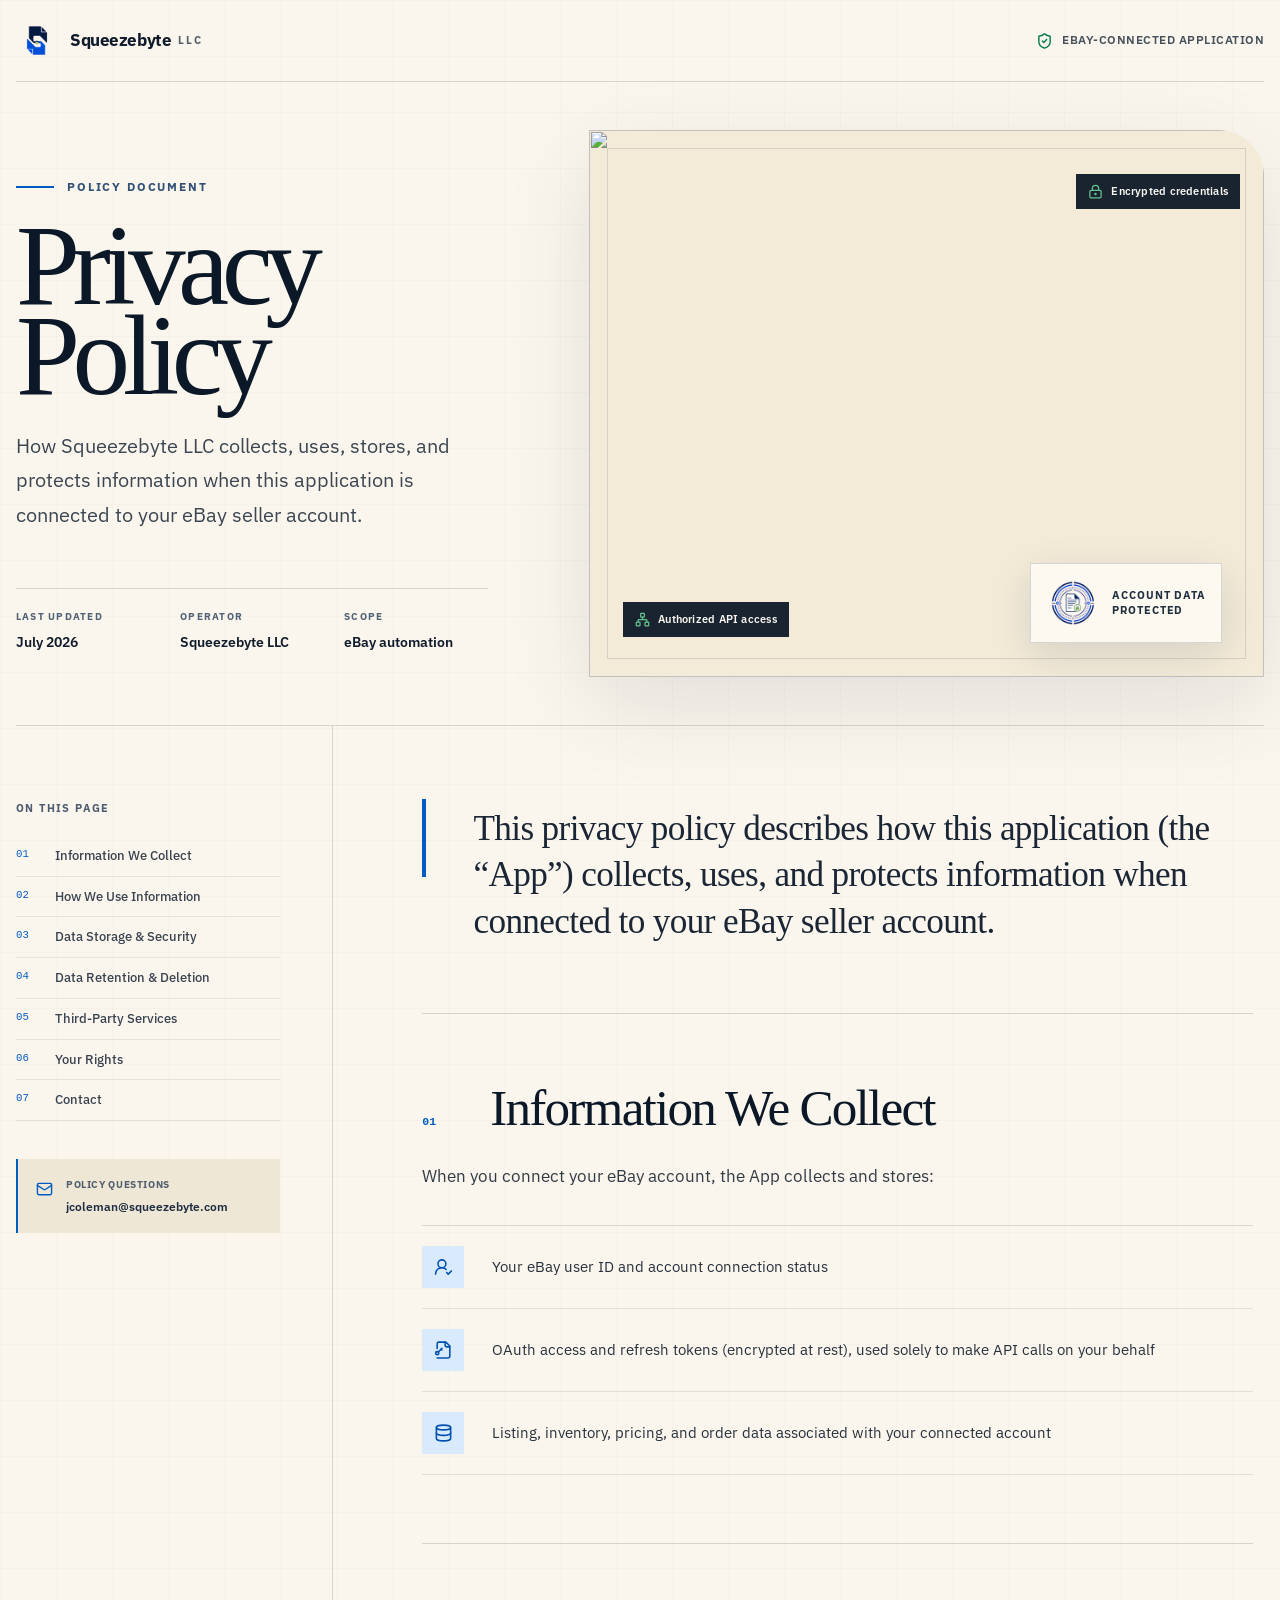
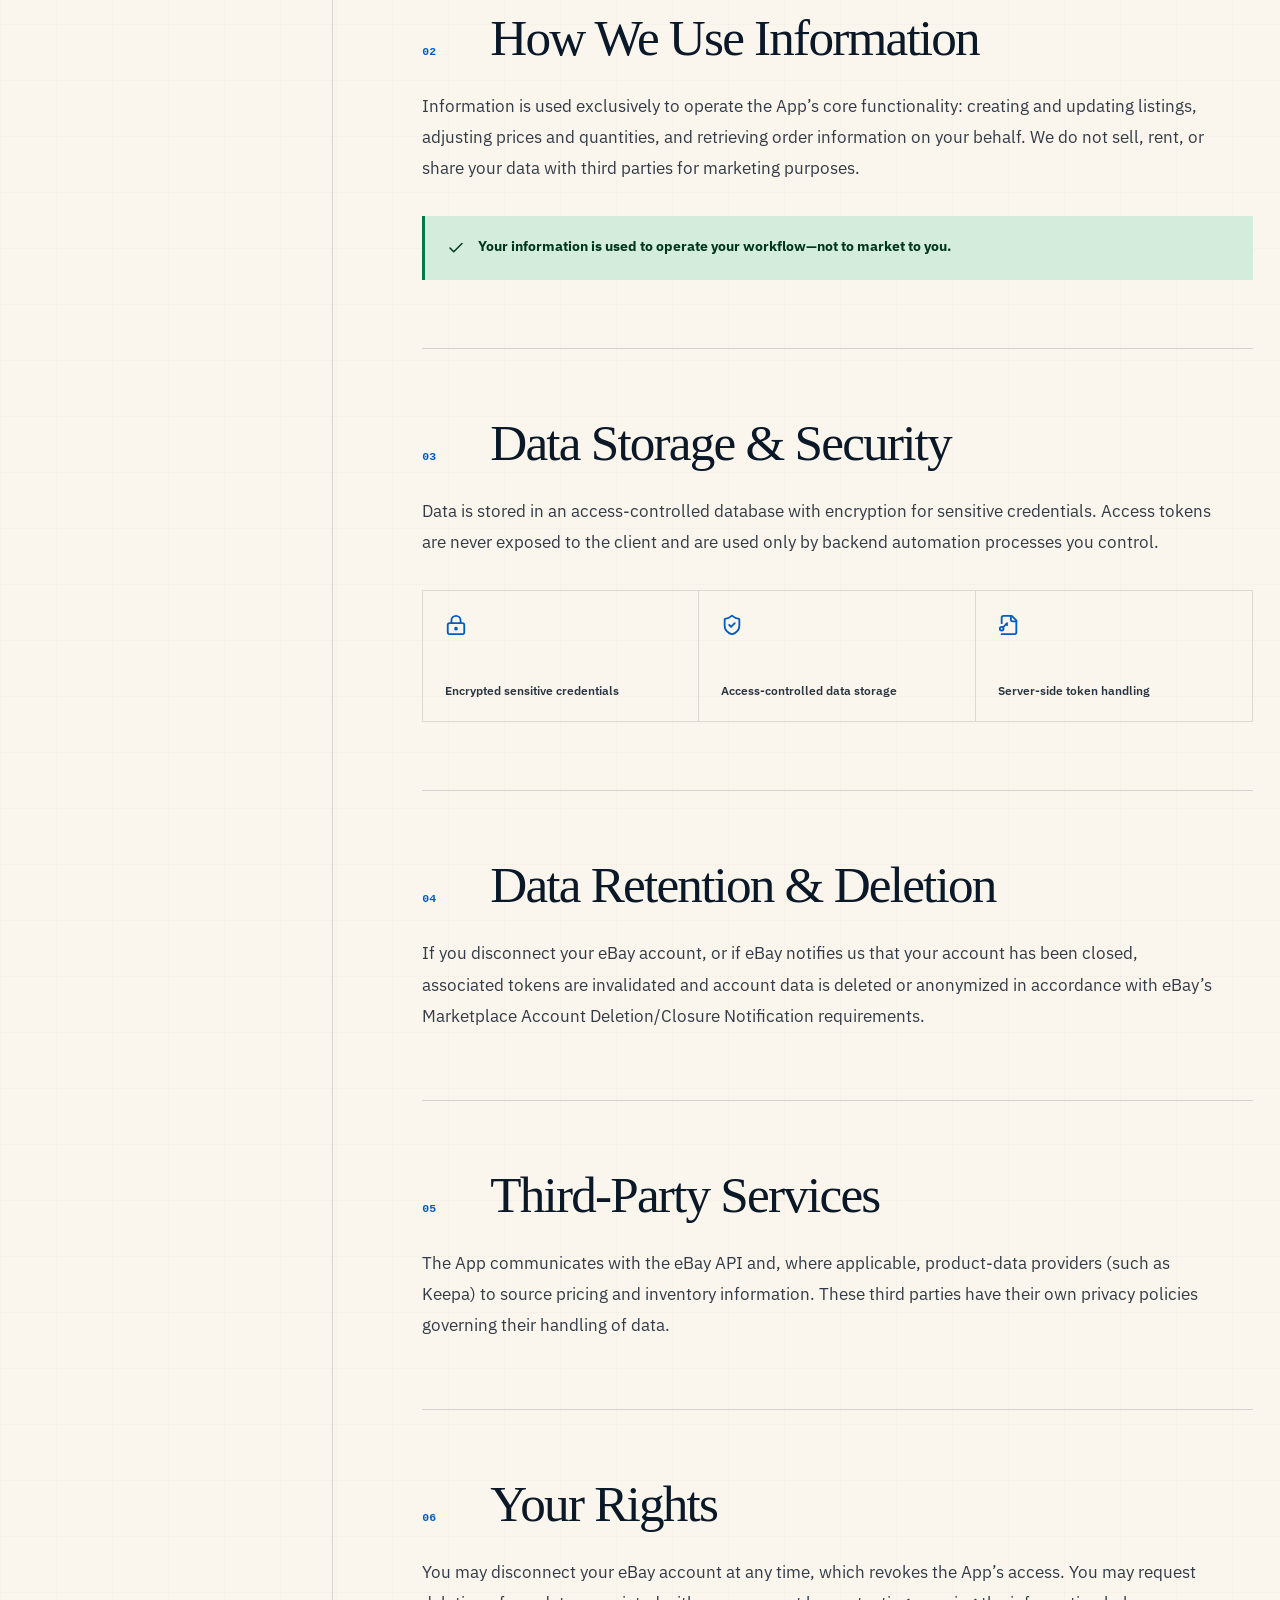
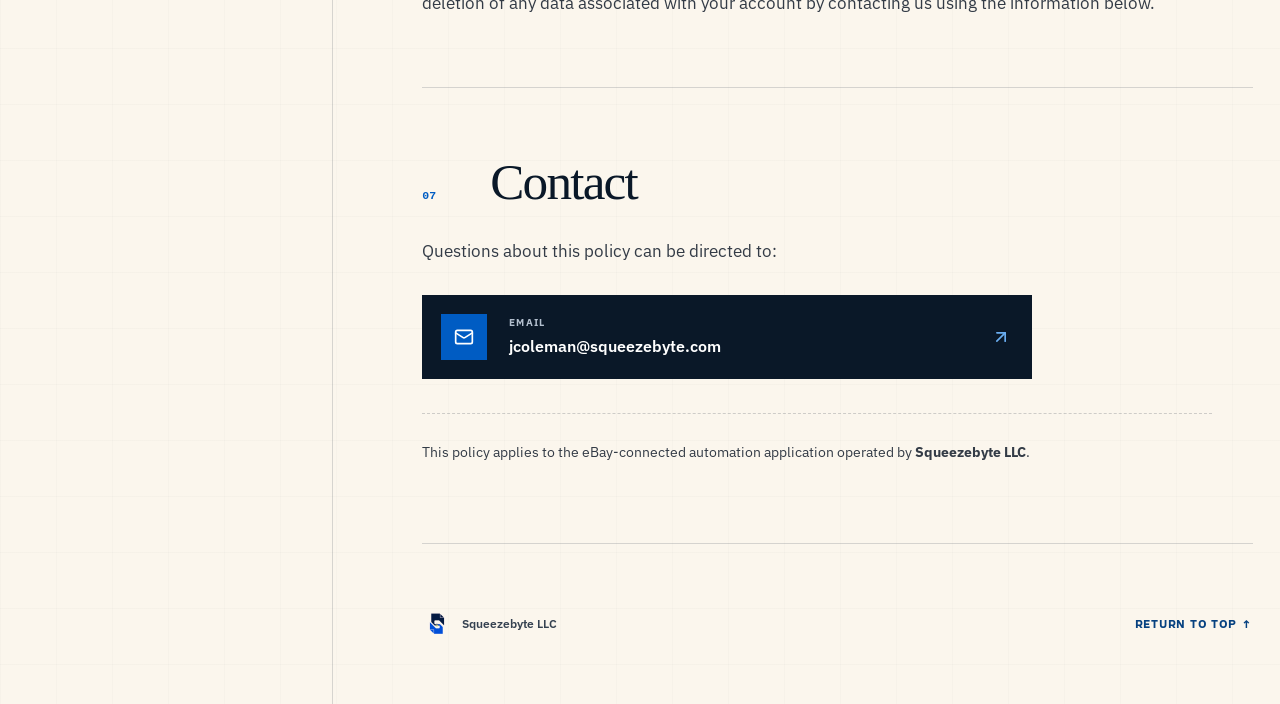
==== commit 6477c8a9: "Render policy for all subpath routes" ====
--- a/squeezebytellc-privacy-policy/index.html
+++ b/squeezebytellc-privacy-policy/index.html
@@ -10,7 +10,7 @@
     <link rel="preconnect" href="https://fonts.googleapis.com" />
     <link rel="preconnect" href="https://fonts.gstatic.com" crossorigin />
     <link href="https://fonts.googleapis.com/css2?family=IBM+Plex+Mono:wght@500;600&family=IBM+Plex+Sans:wght@400;500;600;700&family=Newsreader:opsz,wght@6..72,400;6..72,500;6..72,600&display=swap" rel="stylesheet" />
-    <script type="module" crossorigin src="/squeezebytellc-privacy-policy/assets/index-rqXECVPv.js"></script>
+    <script type="module" crossorigin src="/squeezebytellc-privacy-policy/assets/index-DSzBWwty.js"></script>
     <link rel="stylesheet" crossorigin href="/squeezebytellc-privacy-policy/assets/index-B0Gz08T2.css">
     <script src="/__manus__/debug-collector.js" defer></script>
   </head>
